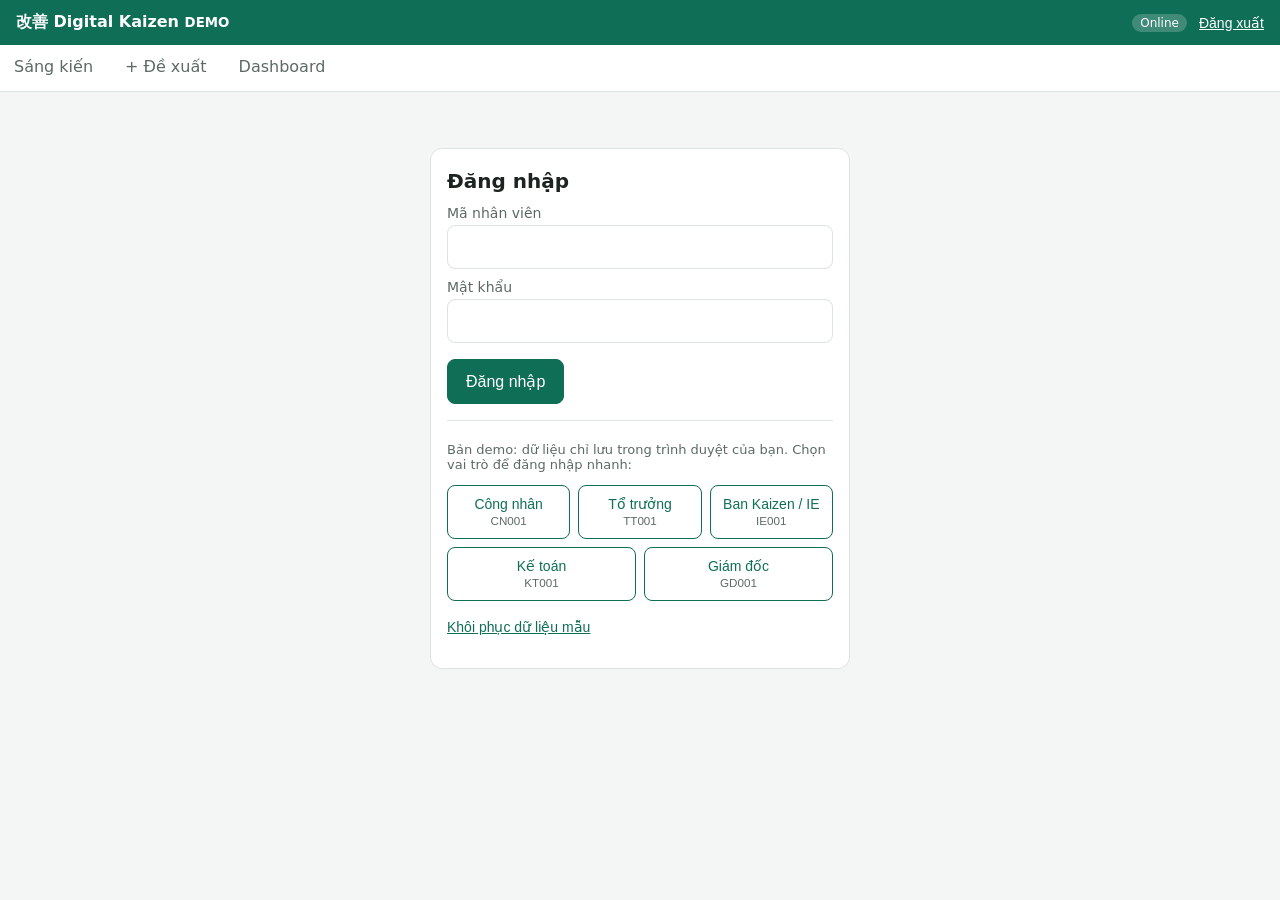
==== demo/index.html @ 44722a44 "Add browser-only demo build and GitHub Pages deployment - In-browser mock backend implementing the /" ====
<!DOCTYPE html>
<html lang="vi">
<head>
  <meta charset="utf-8">
  <meta name="claude:viewport-fit-sides" content="cover">
  <meta name="viewport" content="width=device-width, initial-scale=1, viewport-fit=cover">
  <meta name="theme-color" content="#0f6e56">
  <title>Digital Kaizen Demo</title>
    <link rel="icon" href="[data-uri]" type="image/svg+xml">
  <style>
:root { --pri:#0f6e56; --pri-fg:#ffffff; --bg:#f4f6f5; --card:#ffffff; --fg:#1d2420; --mut:#5d6a64; --bd:#dde3e0; --chip:#e8ecea; --col:#eef2f0;
  --warn:#b54708; --warn-bg:#fef0c7; --err:#b42318; --err-bg:#fee4e2; --ok:#067647; --ok-bg:#dcfae6; --info:#175cd3; --info-bg:#d1e9ff; --toast:#1d2420; --toast-fg:#ffffff; }
@media (prefers-color-scheme: dark) { :root:not([data-theme="light"]) { --pri:#3fb994; --pri-fg:#06231b; --bg:#111715; --card:#1a2220; --fg:#e4ebe8; --mut:#9aa8a2; --bd:#2c3733; --chip:#26302d; --col:#161e1b;
  --warn:#fdb022; --warn-bg:#3d2a0b; --err:#f97066; --err-bg:#3f1714; --ok:#47cd89; --ok-bg:#0f2d1f; --info:#84caff; --info-bg:#102a46; --toast:#e4ebe8; --toast-fg:#111715; color-scheme:dark; } }
:root[data-theme="dark"] { --pri:#3fb994; --pri-fg:#06231b; --bg:#111715; --card:#1a2220; --fg:#e4ebe8; --mut:#9aa8a2; --bd:#2c3733; --chip:#26302d; --col:#161e1b;
  --warn:#fdb022; --warn-bg:#3d2a0b; --err:#f97066; --err-bg:#3f1714; --ok:#47cd89; --ok-bg:#0f2d1f; --info:#84caff; --info-bg:#102a46; --toast:#e4ebe8; --toast-fg:#111715; color-scheme:dark; }
* { box-sizing: border-box; }
body { margin:0; font-family: system-ui, -apple-system, "Segoe UI", Roboto, sans-serif; background:var(--bg); color:var(--fg); font-size:16px; }
.topbar { display:flex; align-items:center; gap:12px; padding-block:12px; padding-left:max(16px, env(safe-area-inset-left, 0px)); padding-right:max(16px, env(safe-area-inset-right, 0px)); background:var(--pri); color:var(--pri-fg); position:sticky; top:env(safe-area-inset-top, 0px); z-index:5; }
.brand { color:var(--pri-fg); text-decoration:none; font-weight:700; flex:1; }
.net { font-size:12px; padding:2px 8px; border-radius:10px; background:color-mix(in srgb, var(--pri-fg) 20%, transparent); }
.net.off { background:var(--warn); color:var(--card); }
.link { background:none; border:0; color:inherit; cursor:pointer; text-decoration:underline; }
.nav { display:flex; gap:4px; background:var(--card); border-bottom:1px solid var(--bd); overflow-x:auto; }
.nav a { padding:12px 14px; color:var(--mut); text-decoration:none; white-space:nowrap; border-bottom:3px solid transparent; }
.nav a.active { color:var(--pri); border-color:var(--pri); font-weight:600; }
main { max-width:1100px; margin:0 auto; padding-block:16px; padding-left:max(16px, env(safe-area-inset-left, 0px)); padding-right:max(16px, env(safe-area-inset-right, 0px)); }
.card { background:var(--card); border:1px solid var(--bd); border-radius:12px; padding:16px; margin-bottom:12px; }
h2 { margin:4px 0 12px; font-size:20px; } h3 { margin:16px 0 8px; font-size:16px; }
label { display:block; font-size:14px; color:var(--mut); margin:10px 0 4px; }
input, select, textarea { width:100%; padding:12px; font-size:16px; border:1px solid var(--bd); border-radius:8px; background:var(--card); color:var(--fg); }
textarea { min-height:90px; }
button, .btn { display:inline-block; padding:12px 18px; font-size:16px; border-radius:8px; border:1px solid var(--pri); background:var(--pri); color:var(--pri-fg); cursor:pointer; text-decoration:none; }
button.sec { background:var(--card); color:var(--pri); } button.danger { background:var(--err); border-color:var(--err); color:var(--card); }
button:disabled { opacity:.5; }
.row { display:flex; gap:8px; flex-wrap:wrap; align-items:center; }
.grow { flex:1; }
.list-item { display:flex; gap:12px; text-decoration:none; color:inherit; }
.thumb { width:64px; height:64px; border-radius:8px; object-fit:cover; background:var(--chip); flex-shrink:0; }
.meta { font-size:13px; color:var(--mut); }
.badge { display:inline-block; font-size:12px; padding:2px 8px; border-radius:10px; background:var(--chip); font-weight:600; }
.s-COMPLETED { background:var(--ok-bg); color:var(--ok);} .s-REJECTED { background:var(--err-bg); color:var(--err);}
.s-PENDING_LEADER,.s-PENDING_IE,.s-PENDING_FINANCE { background:var(--warn-bg); color:var(--warn);}
.s-QUICK_WIN,.s-IMPLEMENTING { background:var(--info-bg); color:var(--info);} .s-OFFLINE { background:var(--chip); color:var(--mut); }
.kanban { display:grid; grid-template-columns:repeat(3,1fr); gap:8px; }
.col { background:var(--col); border-radius:8px; padding:8px; min-height:80px; }
.col h4 { margin:0 0 8px; font-size:13px; color:var(--mut); }
.task { background:var(--card); border:1px solid var(--bd); border-radius:6px; padding:8px; margin-bottom:6px; font-size:14px; }
.task button { padding:4px 8px; font-size:12px; margin-top:4px; }
.gallery { display:flex; gap:8px; flex-wrap:wrap; } .gallery img { width:120px; height:120px; object-fit:cover; border-radius:8px; }
.stats { display:grid; grid-template-columns:repeat(auto-fill,minmax(160px,1fr)); gap:8px; }
.stat { background:var(--card); border:1px solid var(--bd); border-radius:10px; padding:12px; }
.stat b { display:block; font-size:24px; color:var(--pri); } .stat span { font-size:13px; color:var(--mut); }
table { width:100%; border-collapse:collapse; font-size:14px; } th, td { padding:8px; border-bottom:1px solid var(--bd); text-align:left; }
td.num, th.num { text-align:right; font-variant-numeric:tabular-nums; }
.bar { height:8px; background:var(--pri); border-radius:4px; }
.toast { position:fixed; bottom:20px; left:50%; transform:translateX(-50%); background:var(--toast); color:var(--toast-fg); padding:12px 18px; border-radius:8px; z-index:10; max-width:90%; }
.timeline { list-style:none; padding:0; margin:0; } .timeline li { padding:6px 0 6px 14px; border-left:2px solid var(--bd); font-size:14px; }
@media (max-width:640px) { .kanban { grid-template-columns:1fr; } }
body { overflow-x:hidden; }
.kanban > *, .grow { min-width:0; }
.table-wrap { overflow-x:auto; }
.demo-login { border-top:1px solid var(--bd); margin-top:12px; padding-top:8px; }
.demo-login .row button { flex:1 1 120px; padding:10px; font-size:14px; }
.demo-login small { color:var(--mut); }
button.link { border:0; background:none; color:var(--pri); padding:0; font-size:14px; }
.topbar button.link { color:var(--pri-fg); }
a { color:var(--pri); }
:focus-visible { outline:2px solid var(--pri); outline-offset:2px; }

</style>
</head>
<body>
  <header class="topbar">
    <a href="#/" class="brand">改善 Digital Kaizen <small>DEMO</small></a>
    <span id="net" class="net"></span>
    <button id="logout" class="link" hidden>Đăng xuất</button>
  </header>
  <nav id="nav" class="nav" hidden>
    <a href="#/">Sáng kiến</a>
    <a href="#/new">+ Đề xuất</a>
    <a href="#/approvals" data-roles="LEADER,IE,FINANCE,ADMIN">Chờ duyệt</a>
    <a href="#/dashboard">Dashboard</a>
  </nav>
  <main id="app"></main>
  <div id="toast" class="toast" hidden></div>
  <script>window.KAIZEN_DEMO = true;</script>
<script type="module">
// ---- mock.js ----
// In-browser mock backend for the static demo (GitHub Pages / Artifact).
// Implements the same /api/v1 contract as the Go API, persisted in localStorage.
// Enabled only when window.KAIZEN_DEMO is true.

const KEY = 'kz_demo_db_v1';
const now = () => new Date().toISOString();
const daysAgo = (d, h = 0) => new Date(Date.now() - d * 864e5 - h * 36e5).toISOString();

const PIXEL = (color) => {
  const svg = `<svg xmlns="http://www.w3.org/2000/svg" width="320" height="240"><rect width="320" height="240" fill="${color}"/><text x="160" y="130" font-size="22" text-anchor="middle" fill="#fff" font-family="sans-serif">ẢNH MẪU</text></svg>`;
  return 'data:image/svg+xml;base64,' + btoa(unescape(encodeURIComponent(svg)));
};

function seed() {
  const users = [
    { id: 1, employee_code: 'admin', full_name: 'Quản trị hệ thống', role: 'ADMIN', factory_id: null, workshop_id: null, line_id: null },
    { id: 2, employee_code: 'CN001', full_name: 'Nguyễn Văn Công', role: 'WORKER', factory_id: 1, workshop_id: 1, line_id: 1 },
    { id: 3, employee_code: 'TT001', full_name: 'Trần Thị Thu', role: 'LEADER', factory_id: 1, workshop_id: 1, line_id: null },
    { id: 4, employee_code: 'IE001', full_name: 'Lê Văn Hải', role: 'IE', factory_id: 1, workshop_id: null, line_id: null },
    { id: 5, employee_code: 'KT001', full_name: 'Phạm Thị Lan', role: 'FINANCE', factory_id: 1, workshop_id: null, line_id: null },
    { id: 6, employee_code: 'GD001', full_name: 'Võ Minh Đức', role: 'DIRECTOR', factory_id: 1, workshop_id: null, line_id: null },
    { id: 7, employee_code: 'CN002', full_name: 'Đỗ Thị Mai', role: 'WORKER', factory_id: 1, workshop_id: 1, line_id: 2 },
  ];
  const db = {
    seq: { idea: 6, att: 10, ap: 20, task: 10, rw: 5, code: 6 },
    users,
    categories: [['SAFETY', 'An toàn'], ['QUALITY', 'Chất lượng'], ['COST', 'Chi phí'], ['DELIVERY', 'Giao hàng / Năng suất'], ['5S', '5S / Môi trường làm việc'], ['OTHER', 'Khác']]
      .map(([code, name], i) => ({ id: i + 1, code, name })),
    factories: [{ id: 1, code: 'F1', name: 'Nhà máy Tây Ninh' }],
    workshops: [{ id: 1, factory_id: 1, code: 'WS-A', name: 'Xưởng May A' }, { id: 2, factory_id: 1, code: 'WS-B', name: 'Xưởng Cắt B' }],
    lines: [{ id: 1, workshop_id: 1, code: 'L01', name: 'Chuyền 01', qr_token: 'demo-line-01' },
      { id: 2, workshop_id: 1, code: 'L02', name: 'Chuyền 02', qr_token: 'demo-line-02' },
      { id: 3, workshop_id: 2, code: 'C01', name: 'Bàn cắt 01', qr_token: 'demo-line-03' }],
    ideas: [], attachments: [], approvals: [], tasks: [], financials: [], rewards: [],
  };
  const idea = (id, o) => db.ideas.push({ id, code: `KZ-2026-${String(id).padStart(6, '0')}`, expected_benefit: null, line_id: 1,
    factory_id: 1, workshop_id: 1, kaizen_type: null, assignee_id: null, estimated_saving: 0, completed_at: null, ...o, updated_at: o.created_at });
  const ap = (id, idea_id, level, status, acted_by, comment, created_at, acted_at) =>
    db.approvals.push({ id, idea_id, level, approver_role: level, workshop_id: level === 'LEADER' ? 1 : null, status, acted_by, comment, created_at, acted_at });

  idea(1, { title: 'Gắn nam châm giữ kéo tại bàn may', category_id: 5, submitter_id: 2, status: 'COMPLETED', kaizen_type: 'QUICK_WIN', assignee_id: 2,
    problem: 'Kéo thường rơi xuống sàn, mất 5–10 giây tìm mỗi lần.', proposal: 'Gắn dải nam châm cạnh bàn để giữ kéo.', estimated_saving: 6000000,
    created_at: daysAgo(20), submitted_at: daysAgo(20), completed_at: daysAgo(19) });
  ap(1, 1, 'LEADER', 'APPROVED', 3, 'Làm ngay', daysAgo(20), daysAgo(19, 20));
  db.rewards.push({ id: 1, idea_id: 1, user_id: 2, points: 10, amount: 0, reason: 'QUICK_WIN_COMPLETED', status: 'GRANTED', created_at: daysAgo(19) });

  idea(2, { title: 'Băng tải cấp bán thành phẩm tự động', category_id: 3, submitter_id: 7, status: 'COMPLETED', kaizen_type: 'MAJOR', assignee_id: 4,
    problem: 'Công nhân phải đi lấy bán thành phẩm, mất ~40 phút/ca.', proposal: 'Lắp băng tải mini nối khu cắt và chuyền 02.', estimated_saving: 120000000,
    line_id: 2, created_at: daysAgo(45), submitted_at: daysAgo(45), completed_at: daysAgo(6) });
  ap(2, 2, 'LEADER', 'APPROVED', 3, null, daysAgo(45), daysAgo(44, 18));
  ap(3, 2, 'IE', 'APPROVED', 4, 'Khả thi, giao IE theo dõi', daysAgo(44), daysAgo(43));
  ap(4, 2, 'FINANCE', 'APPROVED', 5, 'Đã đối chiếu hóa đơn và năng suất 4 tuần', daysAgo(8), daysAgo(6));
  db.financials.push({ idea_id: 2, investment_cost: 30000000, annual_saving: 90000000, currency: 'VND', verified: true, verified_at: daysAgo(6), note: null });
  db.tasks.push({ id: 1, idea_id: 2, title: 'Khảo sát mặt bằng', status: 'DONE', assignee_id: 4, due_date: null, position: 1 },
    { id: 2, idea_id: 2, title: 'Lắp đặt băng tải', status: 'DONE', assignee_id: 4, due_date: null, position: 2 });
  db.rewards.push({ id: 2, idea_id: 2, user_id: 7, points: 50, amount: 900000, reason: 'MAJOR_PROJECT_COMPLETED', status: 'GRANTED', created_at: daysAgo(6) });

  idea(3, { title: 'Đồ gá định vị túi áo', category_id: 2, submitter_id: 2, status: 'IMPLEMENTING', kaizen_type: 'MAJOR', assignee_id: 4,
    problem: 'Tỷ lệ lỗi lệch túi 3,2%.', proposal: 'Làm đồ gá mica định vị túi.', estimated_saving: 45000000, created_at: daysAgo(10), submitted_at: daysAgo(10) });
  ap(5, 3, 'LEADER', 'APPROVED', 3, null, daysAgo(10), daysAgo(9, 20));
  ap(6, 3, 'IE', 'APPROVED', 4, 'Thử nghiệm trên chuyền 01', daysAgo(9), daysAgo(8));
  db.financials.push({ idea_id: 3, investment_cost: 5000000, annual_saving: 45000000, currency: 'VND', verified: false, verified_at: null, note: null });
  db.tasks.push({ id: 3, idea_id: 3, title: 'Thiết kế bản vẽ đồ gá', status: 'DONE', assignee_id: 4, due_date: null, position: 1 },
    { id: 4, idea_id: 3, title: 'Gia công mica', status: 'IN_PROGRESS', assignee_id: 4, due_date: '2026-11-10', position: 2 },
    { id: 5, idea_id: 3, title: 'Đào tạo công nhân chuyền 01', status: 'TODO', assignee_id: 3, due_date: '2026-11-15', position: 3 });

  idea(4, { title: 'Sơn vạch lối đi xe đẩy', category_id: 1, submitter_id: 7, status: 'PENDING_LEADER', line_id: 2,
    problem: 'Xe đẩy và người đi chung lối, có nguy cơ va chạm.', proposal: 'Sơn vạch vàng phân làn lối đi.', estimated_saving: 0, created_at: daysAgo(1), submitted_at: daysAgo(1) });
  ap(7, 4, 'LEADER', 'PENDING', null, null, daysAgo(1), null);

  idea(5, { title: 'Thay bóng đèn LED khu kiểm hàng', category_id: 3, submitter_id: 2, status: 'PENDING_IE', kaizen_type: 'MAJOR',
    problem: 'Đèn huỳnh quang tốn điện và thiếu sáng.', proposal: 'Thay 40 bóng LED 18W.', estimated_saving: 24000000, created_at: daysAgo(3), submitted_at: daysAgo(3) });
  ap(8, 5, 'LEADER', 'APPROVED', 3, null, daysAgo(3), daysAgo(2, 12));
  ap(9, 5, 'IE', 'PENDING', null, null, daysAgo(2, 12), null);

  idea(6, { title: 'Dùng thùng nhựa thay bao tải', category_id: 6, submitter_id: 2, status: 'REJECTED',
    problem: 'Bao tải dễ rách.', proposal: 'Dùng thùng nhựa.', estimated_saving: 0, created_at: daysAgo(15), submitted_at: daysAgo(15) });
  ap(10, 6, 'LEADER', 'REJECTED', 3, 'Trùng với dự án 5S của xưởng đã triển khai', daysAgo(15), daysAgo(14, 20));

  const colors = ['#5b7f73', '#7d6a55', '#4e6a8a'];
  [[1, 1, 'BEFORE'], [2, 1, 'AFTER'], [3, 2, 'BEFORE'], [4, 2, 'AFTER'], [5, 3, 'BEFORE'], [6, 4, 'BEFORE'], [7, 5, 'BEFORE']]
    .forEach(([id, idea_id, phase], i) => db.attachments.push({ id, idea_id, phase, file_name: `anh-${id}.svg`, content_type: 'image/svg+xml',
      size_bytes: 1000, data: PIXEL(colors[i % 3]), created_at: daysAgo(5) }));
  return db;
}

let db;
function load() {
  try { db = JSON.parse(localStorage.getItem(KEY)); } catch { db = null; }
  if (!db) db = seed();
}
function save() { try { localStorage.setItem(KEY, JSON.stringify(db)); } catch { /* quota: keep in memory */ } }
function resetDemo() { db = seed(); save(); }

class HttpErr extends Error { constructor(s, m) { super(m); this.status = s; } }
const err = (s, m) => { throw new HttpErr(s, m); };
const user = (id) => db.users.find((u) => u.id === id);
const nameOf = (id) => user(id)?.full_name ?? null;
const ideaOf = (id) => db.ideas.find((i) => i.id === +id) || err(404, 'not found');

function canView(c, i) {
  if (i.submitter_id === c.id || i.assignee_id === c.id) return true;
  if (c.role === 'WORKER') return false;
  if (c.role === 'LEADER') return c.workshop_id === i.workshop_id;
  return true;
}

function toDataURL(file) {
  return new Promise((ok) => {
    if (!file.type.startsWith('image/')) { const r = new FileReader(); r.onload = () => ok(r.result); r.readAsDataURL(file); return; }
    const img = new Image(), url = URL.createObjectURL(file);
    img.onload = () => {
      const s = Math.min(1, 800 / Math.max(img.width, img.height)), cv = document.createElement('canvas');
      cv.width = img.width * s; cv.height = img.height * s;
      cv.getContext('2d').drawImage(img, 0, 0, cv.width, cv.height);
      URL.revokeObjectURL(url); ok(cv.toDataURL('image/jpeg', 0.75));
    };
    img.onerror = () => ok(PIXEL('#888'));
    img.src = url;
  });
}

async function addFiles(ideaId, uid, phase, files) {
  for (const f of files) {
    if (!f || !f.size) continue;
    db.attachments.push({ id: ++db.seq.att, idea_id: ideaId, phase, file_name: f.name, content_type: f.type.startsWith('image/') ? 'image/jpeg' : f.type,
      size_bytes: f.size, data: await toDataURL(f), created_at: now() });
  }
}

function grant(i, by) {
  if (db.rewards.some((r) => r.idea_id === i.id)) return;
  const fin = db.financials.find((f) => f.idea_id === i.id && f.verified);
  const major = i.kaizen_type === 'MAJOR';
  db.rewards.push({ id: ++db.seq.rw, idea_id: i.id, user_id: i.submitter_id, points: major ? 50 : 10,
    amount: major && fin ? Math.round(fin.annual_saving * 0.01) : 0, reason: major ? 'MAJOR_PROJECT_COMPLETED' : 'QUICK_WIN_COMPLETED', status: 'GRANTED', created_at: now(), granted_by: by });
}

const finView = (f) => f && ({ ...f, roi_percent: f.investment_cost > 0 ? Math.round((f.annual_saving - f.investment_cost) / f.investment_cost * 10000) / 100 : null,
  payback_months: f.annual_saving > 0 ? Math.round(f.investment_cost / f.annual_saving * 1200) / 100 : null });

function upsertFin(id, inv, sav, verify) {
  let f = db.financials.find((x) => x.idea_id === id);
  if (!f) { f = { idea_id: id, investment_cost: 0, annual_saving: 0, currency: 'VND', verified: false, verified_at: null }; db.financials.push(f); }
  if (inv != null) f.investment_cost = +inv;
  if (sav != null) f.annual_saving = +sav;
  if (verify) { f.verified = true; f.verified_at = now(); }
}

function listRow(i) {
  const thumb = db.attachments.find((a) => a.idea_id === i.id && a.content_type.startsWith('image/'));
  return { ...i, category: db.categories.find((c) => c.id === i.category_id)?.name, workshop: db.workshops.find((w) => w.id === i.workshop_id)?.name,
    line: db.lines.find((l) => l.id === i.line_id)?.name ?? null, submitter: nameOf(i.submitter_id), assignee: nameOf(i.assignee_id), thumb_id: thumb?.id ?? null };
}

function pendingFor(c) {
  return db.approvals.filter((a) => a.status === 'PENDING' && (c.role === 'ADMIN'
    || (c.role === 'LEADER' && a.level === 'LEADER' && a.workshop_id === c.workshop_id)
    || (['IE', 'FINANCE'].includes(c.role) && a.approver_role === c.role)));
}

async function handle(method, path, body, c) {
  const p = path.split('?')[0].split('/').filter(Boolean);
  const q = new URLSearchParams(path.split('?')[1] || '');
  const r = `${method} /${p.map((s) => (/^\d+$/.test(s) ? ':id' : s)).join('/')}`;
  const id = +p.find((s) => /^\d+$/.test(s));
  const field = (k) => (body instanceof FormData ? body.get(k) : body?.[k]);

  switch (r) {
    case 'POST /auth/login': {
      const u = db.users.find((x) => x.employee_code === String(field('employee_code')).trim());
      if (!u) err(401, 'Sai mã nhân viên. Chọn một tài khoản demo bên dưới.');
      return { token: 'demo:' + u.id, user: { uid: u.id, role: u.role, fid: u.factory_id, wid: u.workshop_id, name: u.full_name } };
    }
    case 'GET /auth/me':
      return { ...c, total_points: db.rewards.filter((x) => x.user_id === c.id).reduce((s, x) => s + x.points, 0) };
    case 'GET /me/rewards':
      return db.rewards.filter((x) => x.user_id === c.id).map((x) => ({ ...x, code: ideaOf(x.idea_id).code, title: ideaOf(x.idea_id).title }));
    case 'GET /categories': return db.categories;
    case 'GET /master': return { factories: db.factories, workshops: db.workshops, lines: db.lines };
    case 'GET /lines/qr/' + p[2]: {
      const l = db.lines.find((x) => x.qr_token === p[2]) || err(404, 'line not found');
      return { ...l, workshop_name: db.workshops.find((w) => w.id === l.workshop_id).name };
    }
    case 'GET /kaizens': {
      const st = q.get('status');
      const items = db.ideas.filter((i) => canView(c, i) && (!st || st.split(',').includes(i.status)))
        .sort((a, b) => b.created_at.localeCompare(a.created_at)).map(listRow);
      return { items, page: 1, page_size: 50, total: items.length };
    }
    case 'POST /kaizens': {
      const title = String(field('title') || '').trim(), problem = String(field('problem') || '').trim(), proposal = String(field('proposal') || '').trim();
      if (!title || !problem || !proposal || !+field('category_id')) err(400, 'Cần nhập tiêu đề, hiện trạng, giải pháp và lĩnh vực');
      const cu = field('client_uuid');
      const dup = cu && db.ideas.find((i) => i.client_uuid === cu);
      if (dup) return { id: dup.id, duplicate: true };
      const line = db.lines.find((l) => l.qr_token === field('line_qr') || l.id === +field('line_id')) || db.lines.find((l) => l.id === c.line_id) || db.lines[0];
      const i = { id: ++db.seq.idea, code: `KZ-2026-${String(++db.seq.code).padStart(6, '0')}`, client_uuid: cu, title, problem, proposal,
        expected_benefit: field('expected_benefit') || null, category_id: +field('category_id'), submitter_id: c.id, factory_id: 1,
        workshop_id: line.workshop_id, line_id: line.id, kaizen_type: null, status: 'DRAFT', assignee_id: null,
        estimated_saving: +field('estimated_saving') || 0, submitted_at: null, completed_at: null, created_at: now(), updated_at: now() };
      db.ideas.push(i);
      if (body instanceof FormData) await addFiles(i.id, c.id, 'BEFORE', body.getAll('before'));
      if (String(field('submit')) === 'true') submit(i);
      return { id: i.id, code: i.code, status: i.status };
    }
    case 'GET /kaizens/:id': {
      const i = ideaOf(id);
      if (!canView(c, i)) err(403, 'forbidden');
      return { ...listRow(i), attachments: db.attachments.filter((a) => a.idea_id === i.id),
        approvals: db.approvals.filter((a) => a.idea_id === i.id).map((a) => ({ ...a, acted_by: nameOf(a.acted_by) })),
        tasks: db.tasks.filter((t) => t.idea_id === i.id).sort((a, b) => a.position - b.position).map((t) => ({ ...t, assignee: nameOf(t.assignee_id) })),
        rewards: db.rewards.filter((x) => x.idea_id === i.id).map((x) => ({ ...x, full_name: nameOf(x.user_id) })),
        financials: finView(db.financials.find((f) => f.idea_id === i.id)) || null };
    }
    case 'POST /kaizens/:id/submit': {
      const i = ideaOf(id);
      if (i.submitter_id !== c.id) err(403, 'Chỉ người đề xuất được gửi duyệt');
      submit(i); return { status: i.status };
    }
    case 'POST /kaizens/:id/attachments': {
      const i = ideaOf(id);
      if (!canView(c, i)) err(403, 'forbidden');
      await addFiles(i.id, c.id, String(body.get('phase')).toUpperCase(), body.getAll('files'));
      return { uploaded: body.getAll('files').length };
    }
    case 'POST /kaizens/:id/complete': {
      const i = ideaOf(id), owner = i.assignee_id === c.id;
      const after = db.attachments.some((a) => a.idea_id === i.id && a.phase === 'AFTER');
      if (i.status === 'QUICK_WIN') {
        if (!(owner || ['LEADER', 'ADMIN'].includes(c.role))) err(403, 'forbidden');
        if (!after) err(422, 'Cần tải ít nhất một ảnh After trước khi hoàn thành');
        i.status = 'COMPLETED'; i.completed_at = now(); grant(i, c.id);
      } else if (i.status === 'IMPLEMENTING') {
        if (!(owner || ['IE', 'ADMIN'].includes(c.role))) err(403, 'forbidden');
        const open = db.tasks.filter((t) => t.idea_id === i.id && t.status !== 'DONE').length;
        if (open) err(422, `Còn ${open} công việc chưa DONE`);
        if (!after) err(422, 'Cần tải ít nhất một ảnh After trước khi hoàn thành');
        i.status = 'PENDING_FINANCE';
        db.approvals.push({ id: ++db.seq.ap, idea_id: i.id, level: 'FINANCE', approver_role: 'FINANCE', status: 'PENDING', created_at: now() });
      } else err(409, 'Không thể hoàn thành ở trạng thái ' + i.status);
      return { status: i.status };
    }
    case 'PUT /kaizens/:id/financials':
      if (!['IE', 'FINANCE', 'ADMIN'].includes(c.role)) err(403, 'forbidden');
      upsertFin(ideaOf(id).id, body.investment_cost, body.annual_saving, false); return { ok: true };
    case 'GET /approvals/pending':
      return pendingFor(c).map((a) => { const i = listRow(ideaOf(a.idea_id));
        return { approval_id: a.id, level: a.level, pending_since: a.created_at, idea_id: i.id, code: i.code, title: i.title, status: i.status,
          estimated_saving: i.estimated_saving, workshop: i.workshop, submitter: i.submitter, category: i.category,
          waiting_hours: Math.round((Date.now() - new Date(a.created_at)) / 36e5) }; });
    case 'POST /approvals/:id/action': {
      const a = db.approvals.find((x) => x.id === id) || err(404, 'approval not found');
      if (a.status !== 'PENDING') err(409, 'Đã được xử lý');
      if (!pendingFor(c).includes(a)) err(403, 'Bạn không có quyền duyệt cấp này');
      const action = String(body.action).toUpperCase();
      if (action !== 'APPROVE' && !String(body.comment || '').trim()) err(400, 'Cần nhập lý do khi từ chối hoặc yêu cầu sửa');
      const i = ideaOf(a.idea_id);
      let next;
      if (action === 'REJECT') next = 'REJECTED';
      else if (action === 'REVISION') next = a.level === 'FINANCE' ? 'IMPLEMENTING' : 'REVISION_REQUESTED';
      else if (a.level === 'LEADER') {
        if (body.kaizen_type === 'QUICK_WIN') { next = 'QUICK_WIN'; i.kaizen_type = 'QUICK_WIN'; i.assignee_id = i.submitter_id; }
        else if (body.kaizen_type === 'MAJOR') { next = 'PENDING_IE'; i.kaizen_type = 'MAJOR';
          db.approvals.push({ id: ++db.seq.ap, idea_id: i.id, level: 'IE', approver_role: 'IE', status: 'PENDING', created_at: now() }); }
        else err(400, 'Chọn Quick Win hoặc Dự án lớn');
      } else if (a.level === 'IE') { next = 'IMPLEMENTING'; i.assignee_id = body.assignee_id || 4; }
      else { upsertFin(i.id, body.investment_cost, body.annual_saving, true); next = 'COMPLETED'; }
      Object.assign(a, { status: { APPROVE: 'APPROVED', REJECT: 'REJECTED', REVISION: 'REVISION' }[action], acted_by: c.id, comment: body.comment || null, acted_at: now() });
      i.status = next; i.updated_at = now();
      if (next === 'COMPLETED') { i.completed_at = now(); grant(i, c.id); }
      return { status: next };
    }
    case 'POST /kaizens/:id/tasks': {
      const i = ideaOf(id);
      if (!String(body.title || '').trim()) err(400, 'Cần nhập tên công việc');
      db.tasks.push({ id: ++db.seq.task, idea_id: i.id, title: body.title.trim(), status: 'TODO', assignee_id: null, due_date: body.due_date || null,
        position: db.tasks.filter((t) => t.idea_id === i.id).length + 1 });
      return { id: db.seq.task };
    }
    case 'PATCH /kaizens/tasks/:id/status': {
      const t = db.tasks.find((x) => x.id === id) || err(404, 'task not found');
      t.status = String(body.status).toUpperCase(); return { status: t.status };
    }
    case 'GET /reports/summary': {
      const v = db.ideas.filter((i) => canView(c, i)), sub = v.filter((i) => i.status !== 'DRAFT');
      const cnt = (f) => v.filter(f).length, done = cnt((i) => i.status === 'COMPLETED');
      const active = cnt((i) => !['DRAFT', 'REJECTED'].includes(i.status));
      const fin = db.financials.filter((f) => f.verified && v.some((i) => i.id === f.idea_id));
      const leaderHrs = db.approvals.filter((a) => a.level === 'LEADER' && a.acted_at).map((a) => (new Date(a.acted_at) - new Date(a.created_at)) / 36e5);
      const byCat = {}; sub.forEach((i) => { const n = listRow(i).category; byCat[n] = (byCat[n] || 0) + 1; });
      const top = {}; db.rewards.forEach((x) => { const u = user(x.user_id); const k = u.full_name;
        top[k] ??= { full_name: k, workshop: db.workshops.find((w) => w.id === u.workshop_id)?.name, points: 0, ideas: 0 }; top[k].points += x.points; top[k].ideas++; });
      return { total_ideas: sub.length, completed: done, rejected: cnt((i) => i.status === 'REJECTED'),
        pending_approval: cnt((i) => i.status.startsWith('PENDING')), in_progress: cnt((i) => ['QUICK_WIN', 'IMPLEMENTING'].includes(i.status)),
        quick_wins: cnt((i) => i.kaizen_type === 'QUICK_WIN'), major_projects: cnt((i) => i.kaizen_type === 'MAJOR'),
        completion_rate: active ? Math.round(done / active * 1000) / 10 : 0,
        estimated_saving: v.filter((i) => i.status !== 'REJECTED').reduce((s, i) => s + i.estimated_saving, 0),
        verified_saving: fin.reduce((s, f) => s + f.annual_saving, 0), verified_investment: fin.reduce((s, f) => s + f.investment_cost, 0),
        avg_leader_response_hours: leaderHrs.length ? Math.round(leaderHrs.reduce((a, b) => a + b, 0) / leaderHrs.length * 10) / 10 : 0,
        participants: new Set(sub.map((i) => i.submitter_id)).size,
        by_category: Object.entries(byCat).map(([category, total]) => ({ category, total })).sort((a, b) => b.total - a.total),
        top_contributors: Object.values(top).sort((a, b) => b.points - a.points) };
    }
    case 'GET /reports/roi': {
      const g = {};
      db.ideas.filter((i) => i.status === 'COMPLETED').forEach((i) => {
        const f = db.financials.find((x) => x.idea_id === i.id && x.verified); if (!f) return;
        const month = i.completed_at.slice(0, 7), w = listRow(i).workshop, k = month + w;
        g[k] ??= { month, workshop: w, projects: 0, investment: 0, annual_saving: 0 };
        g[k].projects++; g[k].investment += f.investment_cost; g[k].annual_saving += f.annual_saving;
      });
      return Object.values(g).map((x) => ({ ...x, roi_percent: x.investment ? Math.round((x.annual_saving - x.investment) / x.investment * 10000) / 100 : null,
        payback_months: x.annual_saving ? Math.round(x.investment / x.annual_saving * 1200) / 100 : null }));
    }
  }
  err(404, 'Endpoint không có trong bản demo');
}

function submit(i) {
  if (!['DRAFT', 'REVISION_REQUESTED'].includes(i.status)) err(409, 'Không thể gửi duyệt ở trạng thái ' + i.status);
  i.status = 'PENDING_LEADER'; i.submitted_at ??= now();
  db.approvals.push({ id: ++db.seq.ap, idea_id: i.id, level: 'LEADER', approver_role: 'LEADER', workshop_id: i.workshop_id, status: 'PENDING', created_at: now() });
}

async function mockApi(path, { method = 'GET', body, form } = {}, token) {
  if (!db) load();
  const c = token ? user(+String(token).split(':')[1]) : null;
  if (!c && path !== '/auth/login') err(401, 'missing token');
  const snapshot = JSON.stringify(db);
  try {
    const res = await handle(method, path, form || body, c);
    save();
    return JSON.parse(JSON.stringify(res ?? {}));
  } catch (e) {
    db = JSON.parse(snapshot); // roll back partial changes, like a DB transaction
    throw e;
  }
}

function mockFileUrl(id) {
  if (!db) load();
  return db.attachments.find((a) => a.id === +id)?.data || '';
}

// ---- offline.js ----
// Offline-first outbox: kaizen proposals (with photos) are stored in IndexedDB
// when the factory Wi-Fi is down, then synced automatically. client_uuid makes sync idempotent.

const DB = 'kaizen-offline', STORE = 'outbox';

function idb() {
  return new Promise((ok, fail) => {
    const req = indexedDB.open(DB, 1);
    req.onupgradeneeded = () => req.result.createObjectStore(STORE, { keyPath: 'client_uuid' });
    req.onsuccess = () => ok(req.result);
    req.onerror = () => fail(req.error);
  });
}

async function tx(mode, fn) {
  const d = await idb();
  return new Promise((ok, fail) => {
    const t = d.transaction(STORE, mode);
    const r = fn(t.objectStore(STORE));
    t.oncomplete = () => ok(r && r.result);
    t.onerror = () => fail(t.error);
  });
}

const queue = (item) => tx('readwrite', (s) => s.put(item));
const pending = () => tx('readonly', (s) => s.getAll());
const remove = (id) => tx('readwrite', (s) => s.delete(id));

function toForm(item) {
  const f = new FormData();
  for (const [k, v] of Object.entries(item.fields)) if (v !== undefined && v !== null && v !== '') f.append(k, v);
  f.append('client_uuid', item.client_uuid);
  for (const file of item.files || []) f.append('before', file, file.name);
  return f;
}

let syncing = false;
async function sync(onDone) {
  if (syncing || !navigator.onLine) return 0;
  syncing = true;
  let n = 0;
  try {
    for (const item of await pending()) {
      try {
        await api('/kaizens', { method: 'POST', form: toForm(item) });
        await remove(item.client_uuid);
        n++;
      } catch (e) {
        if (e.status && e.status < 500) await remove(item.client_uuid); // permanently invalid
        else break; // network/server issue: retry later
      }
    }
  } finally { syncing = false; }
  if (n && onDone) onDone(n);
  return n;
}

// ---- api.js ----

const DEMO = !!window.KAIZEN_DEMO;

// Storage can throw (private mode, sandboxed frames): fall back to memory.
const mem = {};
const store = {
  get: (k) => { try { return localStorage.getItem(k); } catch { return mem[k] ?? null; } },
  set: (k, v) => { try { localStorage.setItem(k, v); } catch { mem[k] = v; } },
  del: (k) => { try { localStorage.removeItem(k); } catch { delete mem[k]; } },
};

const session = {
  get token() { return store.get('kz_token'); },
  get user() { try { return JSON.parse(store.get('kz_user')); } catch { return null; } },
  set(token, user) { store.set('kz_token', token); store.set('kz_user', JSON.stringify(user)); },
  clear() { store.del('kz_token'); store.del('kz_user'); },
};

class ApiError extends Error {
  constructor(status, msg) { super(msg); this.status = status; }
}

async function api(path, { method = 'GET', body, form } = {}) {
  if (DEMO) {
    try { return await mockApi(path, { method, body, form }, session.token); }
    catch (e) {
      if (e.status === 401 && path !== '/auth/login') { session.clear(); location.hash = '#/login'; }
      throw new ApiError(e.status || 500, e.message);
    }
  }
  const headers = {};
  if (session.token) headers.Authorization = 'Bearer ' + session.token;
  let payload;
  if (form) payload = form;
  else if (body !== undefined) { headers['Content-Type'] = 'application/json'; payload = JSON.stringify(body); }
  const res = await fetch('/api/v1' + path, { method, headers, body: payload });
  if (res.status === 401 && path !== '/auth/login') { session.clear(); location.hash = '#/login'; }
  const data = await res.json().catch(() => ({}));
  if (!res.ok) throw new ApiError(res.status, data.error || res.statusText);
  return data;
}

const fileUrl = (id) => (DEMO ? mockFileUrl(id) : `/api/v1/attachments/${id}/file?token=${encodeURIComponent(session.token)}`);

// ---- app.js ----

const $ = (s, el = document) => el.querySelector(s);
const app = $('#app');
const esc = (v) => String(v ?? '').replace(/[&<>"']/g, (c) => ({ '&': '&amp;', '<': '&lt;', '>': '&gt;', '"': '&quot;', "'": '&#39;' }[c]));
const money = (v) => new Intl.NumberFormat('vi-VN').format(Math.round(v || 0)) + ' ₫';
const dt = (v) => (v ? new Date(v).toLocaleString('vi-VN') : '');
const role = () => session.user?.role;

const STATUS = {
  DRAFT: 'Nháp', PENDING_LEADER: 'Chờ Tổ trưởng', REVISION_REQUESTED: 'Cần chỉnh sửa', REJECTED: 'Từ chối',
  QUICK_WIN: 'Quick Win - đang làm', PENDING_IE: 'Chờ Ban Kaizen/IE', IMPLEMENTING: 'Đang triển khai',
  PENDING_FINANCE: 'Chờ Kế toán thẩm định', COMPLETED: 'Hoàn thành', OFFLINE: 'Chờ đồng bộ',
};
const badge = (s) => `<span class="badge s-${esc(s)}">${esc(STATUS[s] || s)}</span>`;

function toast(msg) {
  const t = $('#toast'); t.textContent = msg; t.hidden = false;
  clearTimeout(toast.t); toast.t = setTimeout(() => (t.hidden = true), 3500);
}

function updateNet() {
  const n = $('#net');
  n.textContent = navigator.onLine ? 'Online' : 'Offline';
  n.classList.toggle('off', !navigator.onLine);
}
window.addEventListener('online', () => { updateNet(); sync((k) => toast(`Đã đồng bộ ${k} sáng kiến`)); });
window.addEventListener('offline', updateNet);

// ---------------- views ----------------
const routes = {
  login: viewLogin, '': viewList, new: viewNew, kaizen: viewDetail, approvals: viewApprovals, dashboard: viewDashboard,
};

async function render() {
  const [path, query] = location.hash.slice(2).split('?');
  const [name, id] = path.split('/');
  const params = new URLSearchParams(query || '');
  if (!session.token && name !== 'login') {
    if (params.get('line')) try { sessionStorage.setItem('kz_line', params.get('line')); } catch {}
    location.hash = '#/login'; return;
  }
  $('#nav').hidden = !session.token; $('#logout').hidden = !session.token;
  document.querySelectorAll('#nav a').forEach((a) => {
    a.classList.toggle('active', a.getAttribute('href') === '#/' + (name || ''));
    if (a.dataset.roles) a.hidden = !a.dataset.roles.split(',').includes(role());
  });
  try { await (routes[name] || viewList)(id, params); }
  catch (e) { app.innerHTML = `<div class="card">Lỗi: ${esc(e.message)}</div>`; }
}
window.addEventListener('hashchange', render);
$('#logout').onclick = () => { session.clear(); location.hash = '#/login'; };

function viewLogin() {
  app.innerHTML = `<div class="card" style="max-width:420px;margin:40px auto">
    <h2>Đăng nhập</h2>
    <form id="f"><label>Mã nhân viên</label><input name="employee_code" required autocomplete="username">
    <label>Mật khẩu</label><input name="password" type="password" required autocomplete="current-password">
    <p><button>Đăng nhập</button></p></form>
    ${DEMO ? `<div class="demo-login"><p class="meta">Bản demo: dữ liệu chỉ lưu trong trình duyệt của bạn. Chọn vai trò để đăng nhập nhanh:</p>
      <div class="row">${[['CN001', 'Công nhân'], ['TT001', 'Tổ trưởng'], ['IE001', 'Ban Kaizen / IE'], ['KT001', 'Kế toán'], ['GD001', 'Giám đốc']]
        .map(([c, l]) => `<button class="sec" data-quick="${c}">${l}<br><small>${c}</small></button>`).join('')}</div>
      <p><button class="link" id="reset">Khôi phục dữ liệu mẫu</button></p></div>` : ''}</div>`;
  const doLogin = async (fd) => {
    try {
      const r = await api('/auth/login', { method: 'POST', body: fd });
      session.set(r.token, r.user);
      let line = null;
      try { line = sessionStorage.getItem('kz_line'); sessionStorage.removeItem('kz_line'); } catch {}
      location.hash = line ? `#/new?line=${line}` : '#/';
    } catch (err) { toast(err.message); }
  };
  app.querySelectorAll('[data-quick]').forEach((b) => (b.onclick = () => doLogin({ employee_code: b.dataset.quick, password: '123456' })));
  const rs = $('#reset'); if (rs) rs.onclick = () => { resetDemo(); toast('Đã khôi phục dữ liệu mẫu'); };
  $('#f').onsubmit = async (e) => {
    e.preventDefault();
    doLogin(Object.fromEntries(new FormData(e.target)));
  };
}

async function viewList(_, params) {
  const status = params.get('status') || '';
  app.innerHTML = `<div class="row"><h2 class="grow">Sáng kiến cải tiến</h2>
    <select id="st" style="width:auto"><option value="">Tất cả trạng thái</option>
    ${Object.entries(STATUS).filter(([k]) => k !== 'OFFLINE').map(([k, v]) => `<option value="${k}" ${k === status ? 'selected' : ''}>${v}</option>`).join('')}</select></div>
    <div id="out"></div><div id="items">Đang tải…</div>`;
  $('#st').onchange = (e) => (location.hash = '#/?status=' + e.target.value);

  const outbox = await pending().catch(() => []);
  if (outbox.length) {
    $('#out').innerHTML = `<div class="card"><b>${outbox.length}</b> sáng kiến đang chờ đồng bộ (offline). ${outbox.map((o) => `<div class="meta">${esc(o.fields.title)} ${badge('OFFLINE')}</div>`).join('')}</div>`;
  }
  const res = await api('/kaizens?page_size=50' + (status ? '&status=' + status : ''));
  $('#items').innerHTML = res.items.length ? res.items.map((k) => `
    <a class="card list-item" href="#/kaizen/${k.id}">
      ${k.thumb_id ? `<img class="thumb" loading="lazy" src="${fileUrl(k.thumb_id)}" alt="">` : '<div class="thumb"></div>'}
      <div class="grow"><div><b>${esc(k.title)}</b></div>
      <div class="meta">${esc(k.code)} · ${esc(k.category)} · ${esc(k.workshop)}${k.line ? ' / ' + esc(k.line) : ''} · ${esc(k.submitter)}</div>
      <div class="row" style="margin-top:4px">${badge(k.status)}${k.kaizen_type ? `<span class="badge">${esc(k.kaizen_type)}</span>` : ''}
      <span class="meta">${dt(k.created_at)}</span></div></div></a>`).join('')
    : '<div class="card">Chưa có sáng kiến nào. <a href="#/new">Gửi đề xuất đầu tiên</a></div>';
}

async function viewNew(_, params) {
  const [cats, master] = await Promise.all([api('/categories'), api('/master')]);
  let qrLine = null;
  if (params.get('line')) qrLine = await api('/lines/qr/' + encodeURIComponent(params.get('line'))).catch(() => null);
  const u = session.user;
  const lines = master.lines.filter((l) => !u.wid || l.workshop_id === u.wid);
  app.innerHTML = `<div class="card"><h2>Đề xuất sáng kiến mới</h2>
    ${qrLine ? `<p class="meta">📍 ${esc(qrLine.workshop_name)} / <b>${esc(qrLine.name)}</b> (quét QR)</p>` : ''}
    <form id="f">
      <label>Tiêu đề *</label><input name="title" required maxlength="255">
      <label>Lĩnh vực *</label><select name="category_id" required>${cats.map((c) => `<option value="${c.id}">${esc(c.name)}</option>`).join('')}</select>
      ${qrLine ? `<input type="hidden" name="line_qr" value="${esc(params.get('line'))}">` : `
      <label>Dây chuyền</label><select name="line_id"><option value="">(theo hồ sơ của tôi)</option>
      ${lines.map((l) => `<option value="${l.id}">${esc(l.code)} - ${esc(l.name)}</option>`).join('')}</select>`}
      <label>Hiện trạng / Vấn đề (Before) *</label><textarea name="problem" required></textarea>
      <label>Giải pháp đề xuất *</label><textarea name="proposal" required></textarea>
      <label>Lợi ích mong đợi</label><textarea name="expected_benefit"></textarea>
      <label>Ước tính tiết kiệm / năm (VNĐ)</label><input name="estimated_saving" type="number" min="0" step="1000" value="0">
      <label>Ảnh / video hiện trường (Before)</label>
      <input name="before" type="file" accept="image/*,video/*" capture="environment" multiple>
      <p class="row"><button name="act" value="submit">Gửi duyệt</button><button class="sec" name="act" value="draft">Lưu nháp</button></p>
    </form></div>`;
  $('#f').onsubmit = async (e) => {
    e.preventDefault();
    const form = e.target, fd = new FormData(form);
    const fields = {};
    for (const [k, v] of fd.entries()) if (k !== 'before') fields[k] = v;
    fields.submit = String(e.submitter?.value !== 'draft');
    const item = { client_uuid: crypto.randomUUID(), fields, files: [...form.before.files] };
    form.querySelectorAll('button').forEach((b) => (b.disabled = true));
    if (!navigator.onLine) { await queue(item); toast('Đang offline – đã lưu, sẽ tự đồng bộ khi có mạng'); location.hash = '#/'; return; }
    try {
      const r = await api('/kaizens', { method: 'POST', form: toForm(item) });
      toast(`Đã tạo ${r.code}`); location.hash = '#/kaizen/' + r.id;
    } catch (err) {
      if (!err.status || err.status >= 500) { await queue(item); toast('Mất kết nối – đã lưu offline'); location.hash = '#/'; }
      else { toast(err.message); form.querySelectorAll('button').forEach((b) => (b.disabled = false)); }
    }
  };
}

async function viewDetail(id) {
  const k = await api('/kaizens/' + id);
  const u = session.user, r = role();
  const isOwner = k.assignee_id === u.uid, isSubmitter = k.submitter_id === u.uid;
  const imgs = (phase) => k.attachments.filter((a) => a.phase === phase).map((a) =>
    a.content_type.startsWith('image/') ? `<a href="${fileUrl(a.id)}" target="_blank"><img loading="lazy" src="${fileUrl(a.id)}" alt="${esc(a.file_name)}"></a>`
      : `<a href="${fileUrl(a.id)}" target="_blank">${esc(a.file_name)}</a>`).join('') || '<span class="meta">Chưa có</span>';
  const canTasks = isOwner || ['IE', 'ADMIN', 'LEADER'].includes(r);
  const working = ['QUICK_WIN', 'IMPLEMENTING'].includes(k.status);
  const canComplete = (k.status === 'QUICK_WIN' && (isOwner || ['LEADER', 'ADMIN'].includes(r)))
    || (k.status === 'IMPLEMENTING' && (isOwner || ['IE', 'ADMIN'].includes(r)));
  const f = k.financials;

  app.innerHTML = `<div class="card">
    <div class="row"><h2 class="grow">${esc(k.title)}</h2>${badge(k.status)}${k.kaizen_type ? `<span class="badge">${esc(k.kaizen_type)}</span>` : ''}</div>
    <div class="meta">${esc(k.code)} · ${esc(k.category)} · ${esc(k.workshop)}${k.line ? ' / ' + esc(k.line) : ''} · Người đề xuất: ${esc(k.submitter)}${k.assignee ? ' · Phụ trách: ' + esc(k.assignee) : ''}</div>
    <h3>Hiện trạng</h3><p>${esc(k.problem)}</p><h3>Giải pháp</h3><p>${esc(k.proposal)}</p>
    ${k.expected_benefit ? `<h3>Lợi ích</h3><p>${esc(k.expected_benefit)}</p>` : ''}
    <p class="meta">Ước tính tiết kiệm: <b>${money(k.estimated_saving)}</b>/năm</p>
    ${['DRAFT', 'REVISION_REQUESTED'].includes(k.status) && isSubmitter ? '<button id="submit">Gửi duyệt</button>' : ''}
  </div>
  <div class="card"><h3>Before</h3><div class="gallery">${imgs('BEFORE')}</div>
    <h3>After</h3><div class="gallery">${imgs('AFTER')}</div>
    ${working ? `<form id="up" class="row" style="margin-top:8px"><input type="file" name="files" accept="image/*,video/*" capture="environment" multiple class="grow" required><button>Tải ảnh After</button></form>` : ''}
    ${canComplete ? `<p><button id="complete">${k.status === 'QUICK_WIN' ? '✔ Hoàn thành Quick Win' : '✔ Hoàn thành – chuyển Kế toán thẩm định'}</button></p>` : ''}
  </div>
  ${k.kaizen_type === 'MAJOR' ? `<div class="card"><h3>Kanban triển khai</h3>
    <div class="kanban">${['TODO', 'IN_PROGRESS', 'DONE'].map((s) => `<div class="col"><h4>${s}</h4>${k.tasks.filter((t) => t.status === s).map((t) => `
      <div class="task"><b>${esc(t.title)}</b>${t.assignee ? `<div class="meta">${esc(t.assignee)}</div>` : ''}${t.due_date ? `<div class="meta">Hạn: ${esc(t.due_date.slice(0, 10))}</div>` : ''}
      ${working && canTasks ? `<div>${s !== 'TODO' ? `<button class="sec" data-t="${t.id}" data-s="${s === 'DONE' ? 'IN_PROGRESS' : 'TODO'}">◀</button>` : ''}
      ${s !== 'DONE' ? `<button data-t="${t.id}" data-s="${s === 'TODO' ? 'IN_PROGRESS' : 'DONE'}">▶</button>` : ''}</div>` : ''}</div>`).join('')}</div>`).join('')}</div>
    ${canTasks && ['IMPLEMENTING', 'PENDING_IE'].includes(k.status) ? `<form id="task" class="row" style="margin-top:8px"><input name="title" placeholder="Công việc mới" required class="grow" style="width:auto"><input name="due_date" type="date" style="width:auto"><button>Thêm</button></form>` : ''}
  </div>` : ''}
  ${f || ['IE', 'FINANCE', 'ADMIN'].includes(r) && k.kaizen_type === 'MAJOR' ? `<div class="card"><h3>Tài chính / ROI</h3>
    ${f ? `<table><tr><td>Chi phí đầu tư</td><td class="num">${money(f.investment_cost)}</td></tr>
      <tr><td>Tiết kiệm / năm</td><td class="num">${money(f.annual_saving)}</td></tr>
      <tr><td>ROI</td><td class="num">${f.roi_percent != null ? f.roi_percent + ' %' : '—'}</td></tr>
      <tr><td>Hoàn vốn</td><td class="num">${f.payback_months != null ? f.payback_months + ' tháng' : '—'}</td></tr>
      <tr><td>Kế toán xác thực</td><td class="num">${f.verified ? '✔ ' + dt(f.verified_at) : 'Chưa'}</td></tr></table>` : '<p class="meta">Chưa có số liệu</p>'}
    ${['IE', 'FINANCE', 'ADMIN'].includes(r) && !['COMPLETED', 'REJECTED'].includes(k.status) ? `<form id="fin" class="row" style="margin-top:8px">
      <input name="investment_cost" type="number" min="0" placeholder="Chi phí đầu tư" class="grow" style="width:auto" value="${f?.investment_cost ?? ''}">
      <input name="annual_saving" type="number" min="0" placeholder="Tiết kiệm/năm" class="grow" style="width:auto" value="${f?.annual_saving ?? ''}"><button>Lưu</button></form>` : ''}
  </div>` : ''}
  <div class="card"><h3>Lịch sử phê duyệt</h3><ul class="timeline">${k.approvals.map((a) => `<li><b>${esc(a.level)}</b> – ${esc(a.status)}
    ${a.acted_by ? ' bởi ' + esc(a.acted_by) : ''} <span class="meta">${dt(a.acted_at || a.created_at)}</span>${a.comment ? `<div>“${esc(a.comment)}”</div>` : ''}</li>`).join('') || '<li class="meta">Chưa gửi duyệt</li>'}</ul>
    ${k.rewards.length ? `<h3>Khen thưởng</h3>${k.rewards.map((w) => `<div>🏆 ${esc(w.full_name)}: <b>${w.points} điểm</b>${w.amount ? ' + ' + money(w.amount) : ''}</div>`).join('')}` : ''}
  </div>`;

  const reload = () => viewDetail(id);
  const act = async (fn, ok) => { try { await fn(); if (ok) toast(ok); reload(); } catch (e) { toast(e.message); } };
  $('#submit')?.addEventListener('click', () => act(() => api(`/kaizens/${id}/submit`, { method: 'POST' }), 'Đã gửi duyệt'));
  $('#complete')?.addEventListener('click', () => act(() => api(`/kaizens/${id}/complete`, { method: 'POST' }), 'Đã cập nhật'));
  $('#up')?.addEventListener('submit', (e) => {
    e.preventDefault(); const fd = new FormData(e.target); fd.append('phase', 'AFTER');
    act(() => api(`/kaizens/${id}/attachments`, { method: 'POST', form: fd }), 'Đã tải ảnh');
  });
  $('#task')?.addEventListener('submit', (e) => {
    e.preventDefault(); act(() => api(`/kaizens/${id}/tasks`, { method: 'POST', body: Object.fromEntries(new FormData(e.target)) }));
  });
  $('#fin')?.addEventListener('submit', (e) => {
    e.preventDefault(); const v = Object.fromEntries(new FormData(e.target));
    act(() => api(`/kaizens/${id}/financials`, { method: 'PUT', body: { investment_cost: +v.investment_cost || 0, annual_saving: +v.annual_saving || 0 } }), 'Đã lưu');
  });
  app.querySelectorAll('[data-t]').forEach((b) => b.addEventListener('click', () =>
    act(() => api(`/kaizens/tasks/${b.dataset.t}/status`, { method: 'PATCH', body: { status: b.dataset.s } }))));
}

async function viewApprovals() {
  const list = await api('/approvals/pending');
  app.innerHTML = `<h2>Chờ tôi phê duyệt (${list.length})</h2>` + (list.map((a) => `
    <div class="card" data-ap="${a.approval_id}">
      <div class="row"><a class="grow" href="#/kaizen/${a.idea_id}"><b>${esc(a.title)}</b></a><span class="badge">${esc(a.level)}</span>
      <span class="badge ${a.waiting_hours >= 48 ? 's-REJECTED' : ''}">${a.waiting_hours}h</span></div>
      <div class="meta">${esc(a.code)} · ${esc(a.category)} · ${esc(a.workshop)} · ${esc(a.submitter)} · Ước tính ${money(a.estimated_saving)}</div>
      <textarea placeholder="Ý kiến phản hồi (bắt buộc khi từ chối / yêu cầu sửa)" style="margin-top:8px"></textarea>
      ${a.level === 'FINANCE' ? `<div class="row"><input data-k="investment_cost" type="number" min="0" placeholder="Chi phí đầu tư xác thực" class="grow" style="width:auto"><input data-k="annual_saving" type="number" min="0" placeholder="Tiết kiệm/năm xác thực" class="grow" style="width:auto"></div>` : ''}
      <div class="row" style="margin-top:8px">
        ${a.level === 'LEADER' ? `<button data-a="APPROVE" data-type="QUICK_WIN">✔ Quick Win</button><button data-a="APPROVE" data-type="MAJOR">✔ Dự án lớn → IE</button>`
          : '<button data-a="APPROVE">✔ Phê duyệt</button>'}
        <button class="sec" data-a="REVISION">Yêu cầu sửa</button><button class="danger" data-a="REJECT">✖ Từ chối</button>
      </div></div>`).join('') || '<div class="card">Không có sáng kiến nào chờ duyệt 🎉</div>');
  app.querySelectorAll('[data-a]').forEach((b) => b.addEventListener('click', async () => {
    const card = b.closest('[data-ap]');
    const body = { action: b.dataset.a, comment: card.querySelector('textarea').value, kaizen_type: b.dataset.type };
    card.querySelectorAll('[data-k]').forEach((i) => { if (i.value !== '') body[i.dataset.k] = +i.value; });
    try { const r = await api(`/approvals/${card.dataset.ap}/action`, { method: 'POST', body }); toast('→ ' + (STATUS[r.status] || r.status)); viewApprovals(); }
    catch (e) { toast(e.message); }
  }));
}

async function viewDashboard() {
  const s = await api('/reports/summary');
  const roi = ['IE', 'FINANCE', 'DIRECTOR', 'ADMIN', 'LEADER'].includes(role()) ? await api('/reports/roi').catch(() => []) : [];
  const me = await api('/auth/me');
  const max = Math.max(1, ...s.by_category.map((c) => c.total));
  app.innerHTML = `<h2>Dashboard Kaizen</h2>
    <div class="stats">
      ${[['Tổng ý tưởng', s.total_ideas], ['Hoàn thành', s.completed], ['Tỷ lệ hoàn thành', s.completion_rate + ' %'], ['Đang chờ duyệt', s.pending_approval],
        ['Đang triển khai', s.in_progress], ['Quick Win / Dự án', `${s.quick_wins} / ${s.major_projects}`], ['Người tham gia', s.participants],
        ['TG sơ duyệt TB', s.avg_leader_response_hours + ' h'], ['Tiết kiệm ước tính', money(s.estimated_saving)],
        ['Tiết kiệm đã xác thực', money(s.verified_saving)], ['Điểm của tôi', me.total_points]]
        .map(([l, v]) => `<div class="stat"><b>${esc(v)}</b><span>${l}</span></div>`).join('')}
    </div>
    <div class="card" style="margin-top:12px"><h3>Theo lĩnh vực</h3>${s.by_category.map((c) => `
      <div class="row"><span style="width:180px">${esc(c.category)}</span><div class="grow"><div class="bar" style="width:${(c.total / max) * 100}%"></div></div><b>${c.total}</b></div>`).join('') || '<span class="meta">Chưa có dữ liệu</span>'}</div>
    <div class="card"><h3>Top đóng góp</h3><table><tr><th>Nhân viên</th><th>Xưởng</th><th class="num">Ý tưởng</th><th class="num">Điểm</th></tr>
      ${s.top_contributors.map((t) => `<tr><td>${esc(t.full_name)}</td><td>${esc(t.workshop)}</td><td class="num">${t.ideas}</td><td class="num">${t.points}</td></tr>`).join('')}</table></div>
    ${roi.length ? `<div class="card"><h3>ROI theo xưởng / tháng</h3><div class="table-wrap"><table><tr><th>Tháng</th><th>Xưởng</th><th class="num">Dự án</th><th class="num">Đầu tư</th><th class="num">Tiết kiệm/năm</th><th class="num">ROI</th><th class="num">Hoàn vốn</th></tr>
      ${roi.map((x) => `<tr><td>${esc(x.month)}</td><td>${esc(x.workshop)}</td><td class="num">${x.projects}</td><td class="num">${money(x.investment)}</td><td class="num">${money(x.annual_saving)}</td><td class="num">${x.roi_percent ?? '—'} %</td><td class="num">${x.payback_months ?? '—'} th</td></tr>`).join('')}</table></div></div>` : ''}`;
}

// ---------------- boot ----------------
if (!DEMO && 'serviceWorker' in navigator) navigator.serviceWorker.register('/sw.js');
if (DEMO) document.body.classList.add('demo');
updateNet();
render();
sync((k) => toast(`Đã đồng bộ ${k} sáng kiến`));
setInterval(() => sync((k) => toast(`Đã đồng bộ ${k} sáng kiến`)), 30000);

</script>
</body>
</html>
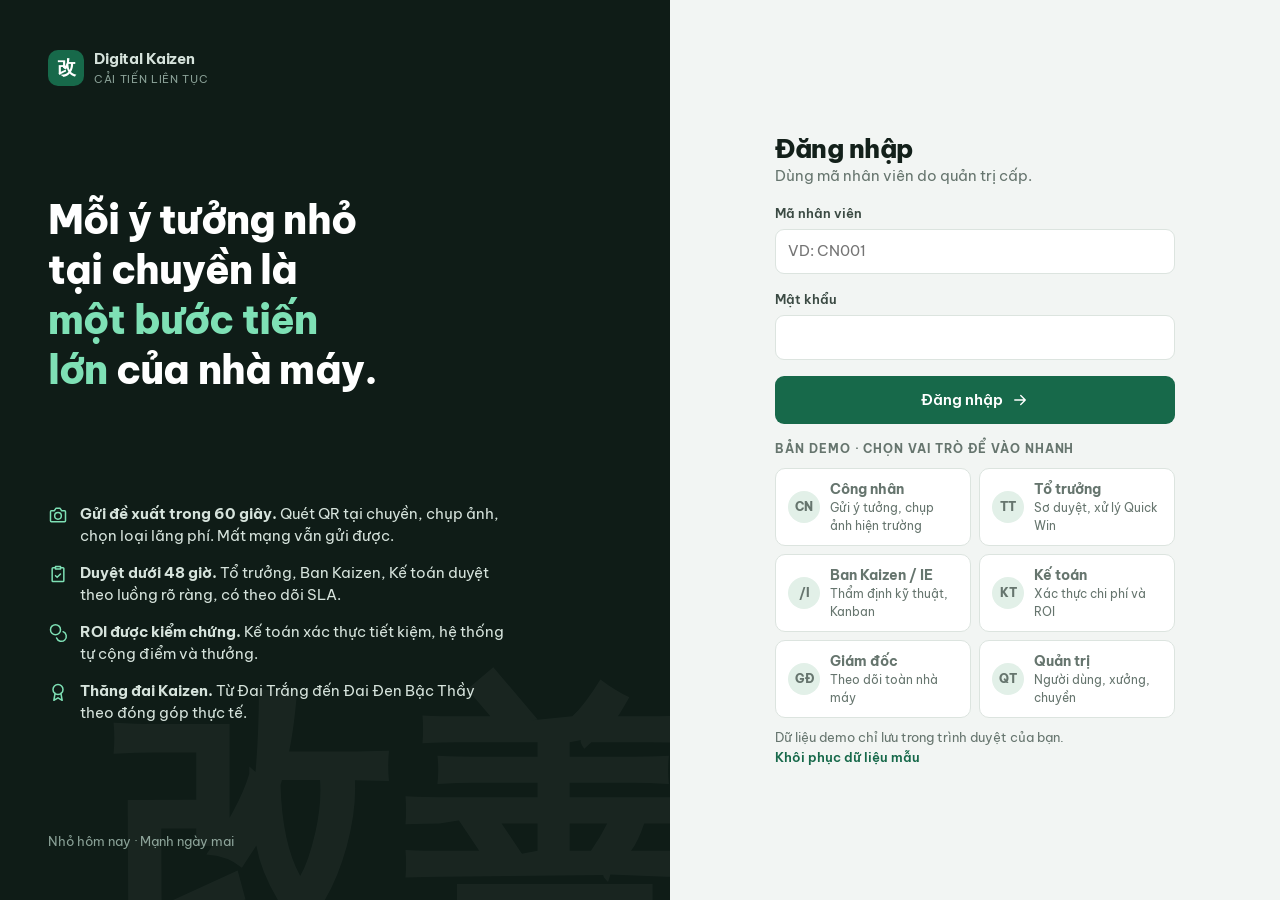
==== commit b9126cb9: "Redesign UI as a full Lean workspace and add Lean classification, social and reporting features Fron" ====
--- a/demo/index.html
+++ b/demo/index.html
@@ -4,85 +4,507 @@
   <meta charset="utf-8">
   <meta name="claude:viewport-fit-sides" content="cover">
   <meta name="viewport" content="width=device-width, initial-scale=1, viewport-fit=cover">
-  <meta name="theme-color" content="#0f6e56">
+    <meta name="description" content="Hệ thống quản lý Kaizen và sáng kiến cải tiến nhà máy">
   <title>Digital Kaizen Demo</title>
     <link rel="icon" href="[data-uri]" type="image/svg+xml">
+  <link rel="preconnect" href="https://fonts.googleapis.com">
+  <link rel="preconnect" href="https://fonts.gstatic.com" crossorigin>
+  <link rel="stylesheet" href="https://fonts.googleapis.com/css2?family=Be+Vietnam+Pro:wght@400;500;600;700;800&family=JetBrains+Mono:wght@500;700&display=swap">
   <style>
-:root { --pri:#0f6e56; --pri-fg:#ffffff; --bg:#f4f6f5; --card:#ffffff; --fg:#1d2420; --mut:#5d6a64; --bd:#dde3e0; --chip:#e8ecea; --col:#eef2f0;
-  --warn:#b54708; --warn-bg:#fef0c7; --err:#b42318; --err-bg:#fee4e2; --ok:#067647; --ok-bg:#dcfae6; --info:#175cd3; --info-bg:#d1e9ff; --toast:#1d2420; --toast-fg:#ffffff; }
-@media (prefers-color-scheme: dark) { :root:not([data-theme="light"]) { --pri:#3fb994; --pri-fg:#06231b; --bg:#111715; --card:#1a2220; --fg:#e4ebe8; --mut:#9aa8a2; --bd:#2c3733; --chip:#26302d; --col:#161e1b;
-  --warn:#fdb022; --warn-bg:#3d2a0b; --err:#f97066; --err-bg:#3f1714; --ok:#47cd89; --ok-bg:#0f2d1f; --info:#84caff; --info-bg:#102a46; --toast:#e4ebe8; --toast-fg:#111715; color-scheme:dark; } }
-:root[data-theme="dark"] { --pri:#3fb994; --pri-fg:#06231b; --bg:#111715; --card:#1a2220; --fg:#e4ebe8; --mut:#9aa8a2; --bd:#2c3733; --chip:#26302d; --col:#161e1b;
-  --warn:#fdb022; --warn-bg:#3d2a0b; --err:#f97066; --err-bg:#3f1714; --ok:#47cd89; --ok-bg:#0f2d1f; --info:#84caff; --info-bg:#102a46; --toast:#e4ebe8; --toast-fg:#111715; color-scheme:dark; }
+/* Digital Kaizen — design system
+   Layout: dark "control room" sidebar + light working canvas; mobile gets a bottom tab bar with a central capture button.
+   Palette: forest green (kaizen growth) on cool-green neutrals, belt colors as identity accents only. */
+:root {
+  --bg: #f2f5f3; --surface: #ffffff; --surface-2: #f7f9f8; --ink: #13201a; --ink-2: #3b4a43; --muted: #66756e; --line: #dce4df; --line-2: #e9eeeb;
+  --brand: #17694a; --brand-strong: #0f4d36; --brand-soft: #e2f0e8; --brand-ink: #ffffff;
+  --side: #0f1c17; --side-2: #172822; --side-ink: #d6e3dc; --side-muted: #8aa197; --side-active: #224236;
+  --gold: #b07b00; --gold-soft: #fbf1d6;
+  --good: #067647; --good-bg: #dcf4e6; --warn: #a15c07; --warn-bg: #fdf0d3; --bad: #b42318; --bad-bg: #fde5e2; --info: #1d5fb8; --info-bg: #dde9fa;
+  --s1: #2a78d6; --s2: #eb6834; --seq: #17694a;
+  --shadow: 0 1px 2px rgba(16, 32, 26, .06), 0 4px 16px rgba(16, 32, 26, .05);
+  --f-ui: "Be Vietnam Pro", system-ui, -apple-system, "Segoe UI", Roboto, sans-serif;
+  --f-mono: "JetBrains Mono", ui-monospace, "SFMono-Regular", Menlo, monospace;
+  --r: 12px; --r-sm: 8px;
+}
+@media (prefers-color-scheme: dark) { :root:not([data-theme="light"]) {
+  --bg: #0b1310; --surface: #121c18; --surface-2: #17231e; --ink: #e5eee9; --ink-2: #c3d0c9; --muted: #8fa199; --line: #24332c; --line-2: #1c2924;
+  --brand: #3fb489; --brand-strong: #6fd0aa; --brand-soft: #173329; --brand-ink: #062118;
+  --side: #08100d; --side-2: #0f1a16; --side-ink: #d6e3dc; --side-muted: #7f978c; --side-active: #1b3a2f;
+  --gold: #e3b341; --gold-soft: #33290f;
+  --good: #4fd394; --good-bg: #10301f; --warn: #f2b84b; --warn-bg: #36270b; --bad: #f6857a; --bad-bg: #3a1714; --info: #82b7f5; --info-bg: #13283f;
+  --s1: #3987e5; --s2: #d95926; --seq: #3fb489;
+  --shadow: 0 1px 2px rgba(0, 0, 0, .4); color-scheme: dark; } }
+:root[data-theme="dark"] {
+  --bg: #0b1310; --surface: #121c18; --surface-2: #17231e; --ink: #e5eee9; --ink-2: #c3d0c9; --muted: #8fa199; --line: #24332c; --line-2: #1c2924;
+  --brand: #3fb489; --brand-strong: #6fd0aa; --brand-soft: #173329; --brand-ink: #062118;
+  --side: #08100d; --side-2: #0f1a16; --side-ink: #d6e3dc; --side-muted: #7f978c; --side-active: #1b3a2f;
+  --gold: #e3b341; --gold-soft: #33290f;
+  --good: #4fd394; --good-bg: #10301f; --warn: #f2b84b; --warn-bg: #36270b; --bad: #f6857a; --bad-bg: #3a1714; --info: #82b7f5; --info-bg: #13283f;
+  --s1: #3987e5; --s2: #d95926; --seq: #3fb489;
+  --shadow: 0 1px 2px rgba(0, 0, 0, .4); color-scheme: dark; }
+
 * { box-sizing: border-box; }
-body { margin:0; font-family: system-ui, -apple-system, "Segoe UI", Roboto, sans-serif; background:var(--bg); color:var(--fg); font-size:16px; }
-.topbar { display:flex; align-items:center; gap:12px; padding-block:12px; padding-left:max(16px, env(safe-area-inset-left, 0px)); padding-right:max(16px, env(safe-area-inset-right, 0px)); background:var(--pri); color:var(--pri-fg); position:sticky; top:env(safe-area-inset-top, 0px); z-index:5; }
-.brand { color:var(--pri-fg); text-decoration:none; font-weight:700; flex:1; }
-.net { font-size:12px; padding:2px 8px; border-radius:10px; background:color-mix(in srgb, var(--pri-fg) 20%, transparent); }
-.net.off { background:var(--warn); color:var(--card); }
-.link { background:none; border:0; color:inherit; cursor:pointer; text-decoration:underline; }
-.nav { display:flex; gap:4px; background:var(--card); border-bottom:1px solid var(--bd); overflow-x:auto; }
-.nav a { padding:12px 14px; color:var(--mut); text-decoration:none; white-space:nowrap; border-bottom:3px solid transparent; }
-.nav a.active { color:var(--pri); border-color:var(--pri); font-weight:600; }
-main { max-width:1100px; margin:0 auto; padding-block:16px; padding-left:max(16px, env(safe-area-inset-left, 0px)); padding-right:max(16px, env(safe-area-inset-right, 0px)); }
-.card { background:var(--card); border:1px solid var(--bd); border-radius:12px; padding:16px; margin-bottom:12px; }
-h2 { margin:4px 0 12px; font-size:20px; } h3 { margin:16px 0 8px; font-size:16px; }
-label { display:block; font-size:14px; color:var(--mut); margin:10px 0 4px; }
-input, select, textarea { width:100%; padding:12px; font-size:16px; border:1px solid var(--bd); border-radius:8px; background:var(--card); color:var(--fg); }
-textarea { min-height:90px; }
-button, .btn { display:inline-block; padding:12px 18px; font-size:16px; border-radius:8px; border:1px solid var(--pri); background:var(--pri); color:var(--pri-fg); cursor:pointer; text-decoration:none; }
-button.sec { background:var(--card); color:var(--pri); } button.danger { background:var(--err); border-color:var(--err); color:var(--card); }
-button:disabled { opacity:.5; }
-.row { display:flex; gap:8px; flex-wrap:wrap; align-items:center; }
-.grow { flex:1; }
-.list-item { display:flex; gap:12px; text-decoration:none; color:inherit; }
-.thumb { width:64px; height:64px; border-radius:8px; object-fit:cover; background:var(--chip); flex-shrink:0; }
-.meta { font-size:13px; color:var(--mut); }
-.badge { display:inline-block; font-size:12px; padding:2px 8px; border-radius:10px; background:var(--chip); font-weight:600; }
-.s-COMPLETED { background:var(--ok-bg); color:var(--ok);} .s-REJECTED { background:var(--err-bg); color:var(--err);}
-.s-PENDING_LEADER,.s-PENDING_IE,.s-PENDING_FINANCE { background:var(--warn-bg); color:var(--warn);}
-.s-QUICK_WIN,.s-IMPLEMENTING { background:var(--info-bg); color:var(--info);} .s-OFFLINE { background:var(--chip); color:var(--mut); }
-.kanban { display:grid; grid-template-columns:repeat(3,1fr); gap:8px; }
-.col { background:var(--col); border-radius:8px; padding:8px; min-height:80px; }
-.col h4 { margin:0 0 8px; font-size:13px; color:var(--mut); }
-.task { background:var(--card); border:1px solid var(--bd); border-radius:6px; padding:8px; margin-bottom:6px; font-size:14px; }
-.task button { padding:4px 8px; font-size:12px; margin-top:4px; }
-.gallery { display:flex; gap:8px; flex-wrap:wrap; } .gallery img { width:120px; height:120px; object-fit:cover; border-radius:8px; }
-.stats { display:grid; grid-template-columns:repeat(auto-fill,minmax(160px,1fr)); gap:8px; }
-.stat { background:var(--card); border:1px solid var(--bd); border-radius:10px; padding:12px; }
-.stat b { display:block; font-size:24px; color:var(--pri); } .stat span { font-size:13px; color:var(--mut); }
-table { width:100%; border-collapse:collapse; font-size:14px; } th, td { padding:8px; border-bottom:1px solid var(--bd); text-align:left; }
-td.num, th.num { text-align:right; font-variant-numeric:tabular-nums; }
-.bar { height:8px; background:var(--pri); border-radius:4px; }
-.toast { position:fixed; bottom:20px; left:50%; transform:translateX(-50%); background:var(--toast); color:var(--toast-fg); padding:12px 18px; border-radius:8px; z-index:10; max-width:90%; }
-.timeline { list-style:none; padding:0; margin:0; } .timeline li { padding:6px 0 6px 14px; border-left:2px solid var(--bd); font-size:14px; }
-@media (max-width:640px) { .kanban { grid-template-columns:1fr; } }
-body { overflow-x:hidden; }
-.kanban > *, .grow { min-width:0; }
-.table-wrap { overflow-x:auto; }
-.demo-login { border-top:1px solid var(--bd); margin-top:12px; padding-top:8px; }
-.demo-login .row button { flex:1 1 120px; padding:10px; font-size:14px; }
-.demo-login small { color:var(--mut); }
-button.link { border:0; background:none; color:var(--pri); padding:0; font-size:14px; }
-.topbar button.link { color:var(--pri-fg); }
-a { color:var(--pri); }
-:focus-visible { outline:2px solid var(--pri); outline-offset:2px; }
+[hidden] { display: none !important; }
+html, body { height: 100%; }
+body { margin: 0; background: var(--bg); color: var(--ink); font-family: var(--f-ui); font-size: 15px; line-height: 1.5; -webkit-font-smoothing: antialiased; overflow-x: hidden; }
+a { color: var(--brand); text-decoration: none; }
+h1, h2, h3, h4 { margin: 0; line-height: 1.25; text-wrap: balance; }
+h1 { font-size: 26px; font-weight: 800; letter-spacing: -.02em; }
+h2 { font-size: 18px; font-weight: 700; letter-spacing: -.01em; }
+h3 { font-size: 15px; font-weight: 700; }
+p { margin: 0; }
+.mono { font-family: var(--f-mono); font-size: .86em; letter-spacing: 0; }
+.muted { color: var(--muted); }
+.small { font-size: 13px; }
+.eyebrow { font-size: 11.5px; font-weight: 700; letter-spacing: .08em; text-transform: uppercase; color: var(--muted); }
+.num { font-variant-numeric: tabular-nums; }
+.ic { flex-shrink: 0; vertical-align: middle; }
+:focus-visible { outline: 2px solid var(--brand); outline-offset: 2px; border-radius: 4px; }
+@media (prefers-reduced-motion: reduce) { * { animation: none !important; transition: none !important; } }
+
+/* ---------- shell ---------- */
+.shell { display: grid; grid-template-columns: 248px minmax(0, 1fr); min-height: 100%; }
+.side { background: var(--side); color: var(--side-ink); display: flex; flex-direction: column; position: sticky; top: 0; height: 100vh; padding: 18px 12px; gap: 6px; z-index: 20; }
+.brand { display: flex; align-items: center; gap: 10px; padding: 4px 10px 16px; color: var(--side-ink); }
+.brand-mark { width: 36px; height: 36px; border-radius: 10px; background: var(--brand); color: #fff; display: grid; place-items: center; font-size: 19px; font-weight: 800; }
+.brand b { display: block; font-size: 15px; letter-spacing: -.01em; }
+.brand small { display: block; font-size: 11px; color: var(--side-muted); letter-spacing: .06em; text-transform: uppercase; }
+.nav-group { font-size: 10.5px; font-weight: 700; letter-spacing: .1em; text-transform: uppercase; color: var(--side-muted); padding: 12px 12px 4px; }
+.nav-link { display: flex; align-items: center; gap: 11px; padding: 9px 12px; border-radius: 9px; color: var(--side-ink); font-weight: 500; font-size: 14px; }
+.nav-link:hover { background: var(--side-2); }
+.nav-link.active { background: var(--side-active); color: #fff; }
+.nav-link.active .ic { color: #7ee0b5; }
+.nav-link .count { margin-left: auto; background: #e8a317; color: #1d1400; font-size: 11px; font-weight: 800; border-radius: 10px; padding: 1px 7px; }
+.side-foot { margin-top: auto; border-top: 1px solid var(--side-2); padding-top: 12px; display: flex; align-items: center; gap: 10px; padding-left: 8px; }
+.side-foot .who { min-width: 0; flex: 1; }
+.side-foot .who b { display: block; font-size: 13.5px; white-space: nowrap; overflow: hidden; text-overflow: ellipsis; }
+.side-foot .who span { font-size: 12px; color: var(--side-muted); }
+.icon-btn { background: none; border: 0; color: inherit; padding: 8px; border-radius: 8px; cursor: pointer; display: inline-grid; place-items: center; }
+.icon-btn:hover { background: var(--side-2); }
+
+.main { min-width: 0; display: flex; flex-direction: column; }
+.top { position: sticky; top: env(safe-area-inset-top, 0px); z-index: 10; display: flex; align-items: center; gap: 12px; background: color-mix(in srgb, var(--bg) 88%, transparent); backdrop-filter: blur(10px); border-bottom: 1px solid var(--line);
+  padding-block: 12px; padding-left: max(24px, env(safe-area-inset-left, 0px)); padding-right: max(24px, env(safe-area-inset-right, 0px)); }
+.top .crumb { flex: 1; min-width: 0; font-weight: 700; font-size: 15px; white-space: nowrap; overflow: hidden; text-overflow: ellipsis; }
+.top .menu-btn { display: none; color: var(--ink); }
+.net { display: inline-flex; align-items: center; gap: 6px; font-size: 12px; font-weight: 600; color: var(--good); background: var(--good-bg); border-radius: 20px; padding: 4px 10px; }
+.net::before { content: ""; width: 7px; height: 7px; border-radius: 50%; background: currentColor; }
+.net.off { color: var(--warn); background: var(--warn-bg); }
+.demo-tag { font-size: 11px; font-weight: 800; letter-spacing: .08em; color: var(--gold); background: var(--gold-soft); padding: 4px 8px; border-radius: 6px; }
+#app { padding-block: 24px 48px; padding-left: max(24px, env(safe-area-inset-left, 0px)); padding-right: max(24px, env(safe-area-inset-right, 0px)); width: 100%; max-width: 1280px; margin: 0 auto; }
+.tabbar { display: none; }
+.scrim { display: none; }
+
+/* ---------- primitives ---------- */
+.btn { display: inline-flex; align-items: center; justify-content: center; gap: 8px; font: inherit; font-weight: 600; font-size: 14px; padding: 9px 16px; border-radius: 9px; border: 1px solid transparent; cursor: pointer; background: var(--brand); color: var(--brand-ink); white-space: nowrap; transition: background .15s, transform .05s; }
+.btn:hover { background: var(--brand-strong); }
+.btn:active { transform: translateY(1px); }
+.btn.ghost { background: var(--surface); color: var(--ink); border-color: var(--line); }
+.btn.ghost:hover { background: var(--surface-2); }
+.btn.danger { background: var(--surface); color: var(--bad); border-color: color-mix(in srgb, var(--bad) 40%, var(--line)); }
+.btn.danger:hover { background: var(--bad-bg); }
+.btn.gold { background: #e8a317; color: #1d1400; }
+.btn.lg { padding: 12px 20px; font-size: 15px; }
+.btn.sm { padding: 6px 11px; font-size: 13px; }
+.btn:disabled { opacity: .5; cursor: not-allowed; }
+.linkbtn { background: none; border: 0; font: inherit; color: var(--brand); cursor: pointer; padding: 0; font-weight: 600; }
+
+.card { background: var(--surface); border: 1px solid var(--line); border-radius: var(--r); box-shadow: var(--shadow); }
+.pad { padding: 20px; }
+.card-h { display: flex; align-items: center; gap: 10px; padding: 16px 20px; border-bottom: 1px solid var(--line-2); }
+.card-h h2, .card-h h3 { flex: 1; min-width: 0; }
+.card-b { padding: 16px 20px; }
+.stack { display: flex; flex-direction: column; gap: 16px; }
+.row { display: flex; gap: 10px; align-items: center; flex-wrap: wrap; }
+.grow { flex: 1; min-width: 0; }
+.grid { display: grid; gap: 16px; }
+.g2 { grid-template-columns: repeat(2, minmax(0, 1fr)); }
+.g3 { grid-template-columns: repeat(3, minmax(0, 1fr)); }
+.g4 { grid-template-columns: repeat(4, minmax(0, 1fr)); }
+.main-side { display: grid; grid-template-columns: minmax(0, 1fr) 340px; gap: 20px; align-items: start; }
+.page-h { display: flex; align-items: flex-end; gap: 16px; flex-wrap: wrap; margin-bottom: 20px; }
+.page-h .grow p { color: var(--muted); margin-top: 4px; }
+
+.pill { display: inline-flex; align-items: center; gap: 6px; font-size: 12px; font-weight: 700; padding: 3px 10px; border-radius: 20px; white-space: nowrap; }
+.pill::before { content: ""; width: 6px; height: 6px; border-radius: 50%; background: currentColor; }
+.t-neutral { background: var(--line-2); color: var(--ink-2); } .t-warn { background: var(--warn-bg); color: var(--warn); }
+.t-bad { background: var(--bad-bg); color: var(--bad); } .t-info { background: var(--info-bg); color: var(--info); } .t-good { background: var(--good-bg); color: var(--good); }
+.tag { display: inline-flex; align-items: center; gap: 5px; font-size: 12px; font-weight: 600; color: var(--ink-2); background: var(--surface-2); border: 1px solid var(--line); padding: 2px 8px; border-radius: 6px; white-space: nowrap; }
+.tag .ic { color: var(--brand); }
+.tag.type { background: var(--brand-soft); border-color: transparent; color: var(--brand-strong); }
+.avatar { width: 32px; height: 32px; border-radius: 50%; display: inline-grid; place-items: center; font-size: 12px; font-weight: 800; color: var(--brand-strong); background: var(--brand-soft); flex-shrink: 0; }
+.avatar.lg { width: 56px; height: 56px; font-size: 18px; }
+
+label.f { display: block; font-size: 13px; font-weight: 600; color: var(--ink-2); margin-bottom: 6px; }
+.field { display: flex; flex-direction: column; }
+.hint { font-size: 12.5px; color: var(--muted); margin-top: 4px; }
+input, select, textarea { width: 100%; font: inherit; font-size: 15px; color: var(--ink); background: var(--surface); border: 1px solid var(--line); border-radius: 9px; padding: 10px 12px; transition: border-color .15s, box-shadow .15s; }
+input:focus, select:focus, textarea:focus { outline: none; border-color: var(--brand); box-shadow: 0 0 0 3px color-mix(in srgb, var(--brand) 20%, transparent); }
+textarea { min-height: 96px; resize: vertical; }
+.search { position: relative; }
+.search .ic { position: absolute; left: 11px; top: 50%; transform: translateY(-50%); color: var(--muted); }
+.search input { padding-left: 36px; }
+
+.chips { display: flex; gap: 6px; flex-wrap: wrap; }
+.chip { font: inherit; font-size: 13px; font-weight: 600; padding: 6px 12px; border-radius: 20px; border: 1px solid var(--line); background: var(--surface); color: var(--ink-2); cursor: pointer; display: inline-flex; align-items: center; gap: 6px; }
+.chip:hover { border-color: var(--brand); }
+.chip.on { background: var(--ink); color: var(--surface); border-color: var(--ink); }
+.chip .n { font-size: 11px; opacity: .7; }
+
+.empty { text-align: center; padding: 40px 20px; color: var(--muted); }
+.empty .ic { color: var(--brand); margin-bottom: 8px; }
+.empty h3 { color: var(--ink); margin-bottom: 4px; }
+
+/* ---------- KPI ---------- */
+.kpi { padding: 16px 18px; display: flex; flex-direction: column; gap: 6px; min-width: 0; }
+.kpi .k-top { display: flex; align-items: center; gap: 8px; color: var(--muted); font-size: 13px; font-weight: 600; }
+.kpi .k-ic { width: 30px; height: 30px; border-radius: 8px; display: grid; place-items: center; background: var(--brand-soft); color: var(--brand); }
+.kpi .k-val { font-size: 26px; font-weight: 800; letter-spacing: -.02em; font-variant-numeric: tabular-nums; line-height: 1.1; overflow-wrap: anywhere; }
+.kpi .k-val small { font-size: 14px; font-weight: 600; color: var(--muted); }
+.kpi .k-sub { font-size: 12.5px; color: var(--muted); display: flex; align-items: center; justify-content: space-between; gap: 8px; }
+
+/* ---------- home hero ---------- */
+.hero { display: grid; grid-template-columns: minmax(0, 1fr) 360px; gap: 20px; margin-bottom: 20px; }
+.hello { padding: 26px 28px; background: var(--side); color: var(--side-ink); border: 1px solid var(--line); position: relative; overflow: hidden; display: flex; flex-direction: column; gap: 14px; }
+.hello::after { content: "改善"; position: absolute; right: -8px; bottom: -46px; font-size: 170px; font-weight: 800; color: #ffffff; opacity: .05; line-height: 1; pointer-events: none; }
+.hello h1 { color: #fff; }
+.hello .date { color: var(--side-muted); font-size: 13px; }
+.hello .quote { border-left: 3px solid #7ee0b5; padding-left: 12px; max-width: 60ch; }
+.hello .quote b { color: #7ee0b5; font-size: 12px; letter-spacing: .08em; text-transform: uppercase; display: block; }
+.hello .btn.ghost { background: transparent; color: #fff; border-color: #33503f; }
+.hello .btn.ghost:hover { background: var(--side-2); }
+.beltcard { padding: 20px; display: flex; flex-direction: column; gap: 12px; }
+.beltcard .b-head { display: flex; align-items: center; gap: 14px; }
+.beltcard .b-name { font-size: 20px; font-weight: 800; }
+.progress { height: 8px; background: var(--line-2); border-radius: 8px; overflow: hidden; }
+.progress > span { display: block; height: 100%; background: var(--brand); border-radius: 8px; }
+.ladder { display: flex; gap: 4px; }
+.ladder span { flex: 1; height: 6px; border-radius: 3px; box-shadow: inset 0 0 0 1px rgba(0, 0, 0, .15); }
+
+.waste-strip { display: grid; grid-template-columns: repeat(8, minmax(0, 1fr)); gap: 8px; }
+.waste-btn { display: flex; flex-direction: column; align-items: center; gap: 6px; padding: 14px 6px; border-radius: 10px; border: 1px solid var(--line); background: var(--surface); color: var(--ink); font-size: 12.5px; font-weight: 600; text-align: center; cursor: pointer; font-family: inherit; }
+.waste-btn .ic { color: var(--brand); }
+.waste-btn:hover { border-color: var(--brand); background: var(--brand-soft); }
+
+.todo { display: flex; align-items: center; gap: 12px; padding: 12px 20px; border-top: 1px solid var(--line-2); color: var(--ink); }
+.todo:first-child { border-top: 0; }
+.todo:hover { background: var(--surface-2); }
+.todo .t-ic { width: 34px; height: 34px; border-radius: 9px; display: grid; place-items: center; background: var(--warn-bg); color: var(--warn); flex-shrink: 0; }
+.todo .t-ic.info { background: var(--info-bg); color: var(--info); }
+.todo .t-main { flex: 1; min-width: 0; }
+.todo .t-main b { display: block; font-size: 14px; white-space: nowrap; overflow: hidden; text-overflow: ellipsis; }
+.todo .t-main span { font-size: 12.5px; color: var(--muted); }
+
+.feed { list-style: none; margin: 0; padding: 4px 20px 16px; }
+.feed li { display: flex; gap: 12px; padding: 10px 0; position: relative; }
+.feed li::before { content: ""; position: absolute; left: 15px; top: 40px; bottom: -6px; width: 2px; background: var(--line-2); }
+.feed li:last-child::before { display: none; }
+.feed .f-ic { width: 32px; height: 32px; border-radius: 50%; display: grid; place-items: center; background: var(--surface-2); border: 1px solid var(--line); color: var(--ink-2); flex-shrink: 0; z-index: 1; }
+.feed .f-ic.good { color: var(--good); background: var(--good-bg); border-color: transparent; }
+.feed .f-ic.bad { color: var(--bad); background: var(--bad-bg); border-color: transparent; }
+.feed .f-txt { font-size: 13.5px; min-width: 0; }
+.feed .f-txt q { display: block; color: var(--muted); font-style: italic; quotes: "“" "”"; }
+.feed time { font-size: 12px; color: var(--muted); }
+
+/* ---------- idea cards ---------- */
+.filters { display: flex; gap: 10px; flex-wrap: wrap; align-items: center; margin-bottom: 16px; }
+.filters .search { flex: 1 1 260px; }
+.filters select { width: auto; flex: 0 1 200px; }
+.ideas { display: grid; grid-template-columns: repeat(auto-fill, minmax(290px, 1fr)); gap: 16px; }
+.idea { display: flex; flex-direction: column; overflow: hidden; color: var(--ink); transition: transform .15s, box-shadow .15s; }
+.idea:hover { transform: translateY(-2px); box-shadow: 0 8px 28px rgba(16, 32, 26, .1); }
+.idea .thumb { aspect-ratio: 16 / 8; max-width: 100%; background: var(--surface-2); position: relative; overflow: hidden; display: grid; place-items: center; color: var(--brand); }
+.idea .thumb img { width: 100%; height: 100%; object-fit: cover; }
+.idea .thumb .pill { position: absolute; left: 12px; top: 12px; box-shadow: 0 1px 4px rgba(0, 0, 0, .12); }
+.idea .thumb.ph { background: repeating-linear-gradient(135deg, var(--brand-soft) 0 12px, var(--surface-2) 12px 24px); }
+.idea .i-body { padding: 14px 16px; display: flex; flex-direction: column; gap: 8px; flex: 1; }
+.idea .i-title { font-weight: 700; font-size: 15.5px; line-height: 1.35; }
+.idea .i-meta { font-size: 12.5px; color: var(--muted); }
+.idea .i-foot { display: flex; align-items: center; gap: 12px; padding: 10px 16px; border-top: 1px solid var(--line-2); font-size: 12.5px; color: var(--muted); }
+.idea .i-foot .save { margin-left: auto; font-weight: 700; color: var(--good); font-variant-numeric: tabular-nums; }
+.stat-ic { display: inline-flex; align-items: center; gap: 4px; }
+
+/* ---------- board ---------- */
+.board-wrap { overflow-x: auto; padding-bottom: 8px; margin-inline: -4px; }
+.board { display: grid; grid-auto-flow: column; grid-auto-columns: minmax(250px, 1fr); gap: 12px; padding-inline: 4px; min-width: min-content; }
+.lane { background: var(--surface-2); border: 1px solid var(--line); border-radius: var(--r); display: flex; flex-direction: column; min-height: 300px; }
+.lane-h { display: flex; align-items: center; gap: 8px; padding: 12px 14px; border-bottom: 1px solid var(--line); font-weight: 700; font-size: 13.5px; }
+.lane-h .n { margin-left: auto; font-size: 12px; background: var(--surface); border: 1px solid var(--line); border-radius: 10px; padding: 0 8px; }
+.lane-h::before { content: ""; width: 8px; height: 8px; border-radius: 50%; background: var(--dot, var(--muted)); }
+.lane-b { padding: 10px; display: flex; flex-direction: column; gap: 8px; }
+.mini { display: block; padding: 12px; background: var(--surface); border: 1px solid var(--line); border-radius: 10px; color: var(--ink); }
+.mini:hover { border-color: var(--brand); }
+.mini b { display: block; font-size: 13.5px; line-height: 1.35; margin: 4px 0 8px; }
+.mini .row { gap: 6px; font-size: 12px; color: var(--muted); }
+
+/* ---------- approvals ---------- */
+.ap { display: grid; grid-template-columns: 148px minmax(0, 1fr); gap: 16px; padding: 16px; }
+.ap .ap-img { width: 148px; height: 112px; border-radius: 10px; object-fit: cover; background: var(--surface-2); display: grid; place-items: center; color: var(--muted); }
+.ap .ap-pair { display: grid; grid-template-columns: 1fr 1fr; gap: 12px; margin: 8px 0; font-size: 13.5px; }
+.ap .ap-pair div { background: var(--surface-2); border-radius: 8px; padding: 8px 10px; }
+.sla { font-size: 12px; font-weight: 700; display: inline-flex; align-items: center; gap: 4px; }
+.sla.late { color: var(--bad); } .sla.ok { color: var(--good); }
+.ap-actions { display: flex; gap: 8px; flex-wrap: wrap; margin-top: 10px; align-items: center; }
+
+/* ---------- detail ---------- */
+.back { display: inline-flex; align-items: center; gap: 4px; font-weight: 600; font-size: 13.5px; margin-bottom: 12px; }
+.d-head { display: flex; flex-wrap: wrap; gap: 12px; align-items: flex-start; margin-bottom: 18px; }
+.d-head h1 { font-size: 24px; }
+.stepper { display: flex; padding: 18px 20px; gap: 0; overflow-x: auto; }
+.step { flex: 1; min-width: 92px; display: flex; flex-direction: column; align-items: center; text-align: center; gap: 6px; position: relative; font-size: 12.5px; font-weight: 600; color: var(--muted); }
+.step::before { content: ""; position: absolute; top: 14px; left: -50%; right: 50%; height: 2px; background: var(--line); }
+.step:first-child::before { display: none; }
+.step .dot { width: 30px; height: 30px; border-radius: 50%; display: grid; place-items: center; background: var(--surface); border: 2px solid var(--line); z-index: 1; color: var(--muted); }
+.step.done .dot { background: var(--brand); border-color: var(--brand); color: var(--brand-ink); }
+.step.done::before, .step.cur::before { background: var(--brand); }
+.step.cur .dot { border-color: var(--brand); color: var(--brand); box-shadow: 0 0 0 4px var(--brand-soft); }
+.step.cur { color: var(--ink); }
+.step.fail .dot { background: var(--bad); border-color: var(--bad); color: #fff; }
+.step.fail { color: var(--bad); }
+.compare { display: grid; grid-template-columns: 1fr 1fr; gap: 0; }
+.compare > div { padding: 16px 20px; }
+.compare > div + div { border-left: 1px solid var(--line-2); }
+.compare .lbl { display: inline-flex; align-items: center; gap: 6px; font-size: 11.5px; font-weight: 800; letter-spacing: .08em; text-transform: uppercase; margin-bottom: 8px; }
+.compare .before .lbl { color: var(--bad); } .compare .after .lbl { color: var(--good); }
+.compare p { white-space: pre-wrap; }
+.gallery { display: flex; gap: 8px; flex-wrap: wrap; margin-top: 10px; }
+.gallery a { display: block; }
+.gallery img { width: 104px; height: 80px; object-fit: cover; border-radius: 8px; border: 1px solid var(--line); }
+.gallery .none { font-size: 13px; color: var(--muted); padding: 10px 0; }
+.kv { display: grid; grid-template-columns: auto 1fr; gap: 8px 16px; font-size: 13.5px; }
+.kv dt { color: var(--muted); } .kv dd { margin: 0; font-weight: 600; text-align: right; min-width: 0; overflow-wrap: anywhere; }
+.roi-big { display: flex; align-items: baseline; gap: 6px; font-size: 32px; font-weight: 800; letter-spacing: -.02em; color: var(--good); }
+.roi-big small { font-size: 13px; color: var(--muted); font-weight: 600; }
+.kanban { display: grid; grid-template-columns: repeat(3, minmax(0, 1fr)); gap: 10px; }
+.kcol { background: var(--surface-2); border-radius: 10px; padding: 10px; min-height: 90px; }
+.kcol h4 { font-size: 11.5px; letter-spacing: .08em; text-transform: uppercase; color: var(--muted); margin-bottom: 8px; display: flex; justify-content: space-between; }
+.ktask { background: var(--surface); border: 1px solid var(--line); border-radius: 8px; padding: 9px 10px; font-size: 13px; margin-bottom: 6px; }
+.ktask b { display: block; font-weight: 600; }
+.ktask .k-act { display: flex; justify-content: space-between; margin-top: 6px; }
+.ktask .k-act button { background: var(--surface-2); border: 1px solid var(--line); border-radius: 6px; padding: 2px 8px; cursor: pointer; color: var(--ink-2); font: inherit; font-size: 12px; }
+.timeline { list-style: none; margin: 0; padding: 0; }
+.timeline li { position: relative; padding: 0 0 14px 22px; font-size: 13.5px; }
+.timeline li::before { content: ""; position: absolute; left: 4px; top: 6px; width: 10px; height: 10px; border-radius: 50%; background: var(--muted); }
+.timeline li::after { content: ""; position: absolute; left: 8px; top: 18px; bottom: 0; width: 2px; background: var(--line-2); }
+.timeline li:last-child::after { display: none; }
+.timeline li.APPROVED::before { background: var(--good); } .timeline li.REJECTED::before { background: var(--bad); }
+.timeline li.PENDING::before { background: var(--warn); box-shadow: 0 0 0 3px var(--warn-bg); }
+.timeline li.REVISION::before { background: var(--warn); }
+.timeline q { display: block; color: var(--ink-2); margin-top: 2px; quotes: "“" "”"; }
+.comments { display: flex; flex-direction: column; gap: 14px; }
+.cmt { display: flex; gap: 10px; }
+.cmt .bubble { background: var(--surface-2); border-radius: 4px 12px 12px 12px; padding: 8px 12px; font-size: 14px; min-width: 0; flex: 1; }
+.cmt .bubble b { font-size: 13px; }
+.cmt .bubble p { white-space: pre-wrap; overflow-wrap: anywhere; }
+.like { display: inline-flex; align-items: center; gap: 6px; font-weight: 700; }
+.like.on { color: var(--bad); }
+.like.on .ic { fill: currentColor; }
+.reward { display: flex; align-items: center; gap: 10px; padding: 10px 12px; background: var(--gold-soft); border-radius: 10px; color: var(--ink); }
+.reward .ic { color: var(--gold); }
+
+/* ---------- wizard ---------- */
+.wizard { max-width: 880px; margin: 0 auto; }
+.wsteps { display: flex; gap: 8px; margin-bottom: 18px; }
+.wstep { flex: 1; display: flex; align-items: center; gap: 10px; padding: 12px 14px; border-radius: 10px; background: var(--surface); border: 1px solid var(--line); font-weight: 600; font-size: 13.5px; color: var(--muted); }
+.wstep .n { width: 26px; height: 26px; border-radius: 50%; display: grid; place-items: center; background: var(--line-2); font-size: 13px; font-weight: 800; color: var(--ink-2); flex-shrink: 0; }
+.wstep.on { border-color: var(--brand); color: var(--ink); }
+.wstep.on .n { background: var(--brand); color: var(--brand-ink); }
+.wstep.done .n { background: var(--brand-soft); color: var(--brand); }
+.picker { display: grid; grid-template-columns: repeat(4, minmax(0, 1fr)); gap: 8px; }
+.pick { text-align: left; font: inherit; cursor: pointer; padding: 12px; border-radius: 10px; border: 1.5px solid var(--line); background: var(--surface); color: var(--ink); display: flex; flex-direction: column; gap: 4px; position: relative; }
+.pick .ic { color: var(--brand); }
+.pick b { font-size: 13.5px; }
+.pick span { font-size: 12px; color: var(--muted); line-height: 1.35; }
+.pick:hover { border-color: var(--brand); }
+.pick.on { border-color: var(--brand); background: var(--brand-soft); }
+.pick.on::after { content: "✓"; position: absolute; right: 10px; top: 8px; font-weight: 800; color: var(--brand); }
+.drop { border: 2px dashed var(--line); border-radius: var(--r); padding: 28px; text-align: center; color: var(--muted); cursor: pointer; display: block; }
+.drop:hover, .drop.over { border-color: var(--brand); background: var(--brand-soft); }
+.drop .ic { color: var(--brand); }
+.drop input { display: none; }
+.previews { display: flex; gap: 8px; flex-wrap: wrap; margin-top: 12px; }
+.previews figure { margin: 0; position: relative; }
+.previews img { width: 96px; height: 96px; object-fit: cover; border-radius: 8px; }
+.previews button { position: absolute; top: 4px; right: 4px; width: 22px; height: 22px; border-radius: 50%; border: 0; background: rgba(0, 0, 0, .65); color: #fff; cursor: pointer; display: grid; place-items: center; padding: 0; }
+.wfoot { display: flex; gap: 10px; justify-content: space-between; margin-top: 18px; flex-wrap: wrap; }
+.review { display: grid; grid-template-columns: 140px 1fr; gap: 8px 16px; font-size: 14px; }
+.review dt { color: var(--muted); } .review dd { margin: 0; white-space: pre-wrap; overflow-wrap: anywhere; }
+
+/* ---------- charts ---------- */
+.chart { width: 100%; height: auto; display: block; overflow: visible; }
+.chart .grid { stroke: var(--line-2); stroke-width: 1; }
+.chart .grid.base { stroke: var(--line); }
+.chart .axis { fill: var(--muted); font-size: 11px; font-family: var(--f-ui); }
+.chart .bar.s1, .sw.s1 { fill: var(--s1); background: var(--s1); }
+.chart .bar.s2, .sw.s2 { fill: var(--s2); background: var(--s2); }
+.chart .hit { fill: transparent; cursor: crosshair; }
+.chart .hit:hover { fill: color-mix(in srgb, var(--ink) 5%, transparent); }
+.legend { display: flex; gap: 16px; font-size: 12.5px; color: var(--ink-2); flex-wrap: wrap; }
+.legend span { display: inline-flex; align-items: center; gap: 6px; }
+.sw { display: inline-block; width: 10px; height: 10px; border-radius: 3px; }
+.barlist { display: flex; flex-direction: column; gap: 10px; }
+.bl-row { display: grid; grid-template-columns: minmax(110px, 170px) minmax(0, 1fr) 64px; gap: 10px; align-items: center; font-size: 13px; }
+.bl-label { display: flex; align-items: center; gap: 6px; min-width: 0; white-space: nowrap; overflow: hidden; text-overflow: ellipsis; color: var(--ink-2); }
+.bl-label .ic { color: var(--brand); }
+.bl-track { height: 12px; background: var(--line-2); border-radius: 0 4px 4px 0; overflow: hidden; }
+.bl-fill { display: block; height: 100%; border-radius: 0 4px 4px 0; min-width: 2px; }
+.bl-fill.s1 { background: var(--s1); } .bl-fill.seq { background: var(--seq); }
+.bl-val { text-align: right; font-weight: 700; font-variant-numeric: tabular-nums; }
+.ring-bg { fill: none; stroke: var(--line-2); stroke-width: 9; }
+.ring-fg { fill: none; stroke: var(--brand); stroke-width: 9; stroke-linecap: round; }
+.ring-txt { fill: var(--ink); font-size: 18px; font-weight: 800; font-family: var(--f-ui); }
+.spark-line { fill: none; stroke: var(--brand); stroke-width: 2; }
+.spark-area { fill: var(--brand); opacity: .12; }
+.spark-dot { fill: var(--brand); stroke: var(--surface); stroke-width: 1.5; }
+.tip { position: fixed; z-index: 100; pointer-events: none; background: var(--ink); color: var(--surface); font-size: 12.5px; padding: 8px 10px; border-radius: 8px; display: flex; flex-direction: column; gap: 2px; box-shadow: 0 6px 20px rgba(0, 0, 0, .2); max-width: 240px; }
+.tip span { display: flex; align-items: center; gap: 6px; }
+.table-wrap { overflow-x: auto; }
+table { width: 100%; border-collapse: collapse; font-size: 13.5px; }
+th { text-align: left; font-size: 11.5px; letter-spacing: .06em; text-transform: uppercase; color: var(--muted); font-weight: 700; padding: 10px 12px; border-bottom: 1px solid var(--line); white-space: nowrap; }
+td { padding: 11px 12px; border-bottom: 1px solid var(--line-2); vertical-align: middle; }
+tr:last-child td { border-bottom: 0; }
+td.r, th.r { text-align: right; font-variant-numeric: tabular-nums; }
+tr.me td { background: var(--brand-soft); }
+
+/* ---------- leaderboard ---------- */
+.podium { display: grid; grid-template-columns: 1fr 1.15fr 1fr; gap: 14px; align-items: end; }
+.pod { text-align: center; padding: 20px 12px; display: flex; flex-direction: column; align-items: center; gap: 6px; }
+.pod .rank { font-size: 12px; font-weight: 800; letter-spacing: .1em; color: var(--muted); }
+.pod.first { padding-block: 28px; border-color: color-mix(in srgb, var(--gold) 50%, var(--line)); background: linear-gradient(180deg, var(--gold-soft), var(--surface) 70%); }
+.pod .pts { font-size: 22px; font-weight: 800; font-variant-numeric: tabular-nums; }
+.belts { display: grid; grid-template-columns: repeat(5, minmax(0, 1fr)); gap: 12px; }
+.beltstep { padding: 16px; display: flex; flex-direction: column; gap: 8px; position: relative; }
+.beltstep.me { border-color: var(--brand); box-shadow: 0 0 0 3px var(--brand-soft); }
+.beltstep .lvl { font-size: 11.5px; font-weight: 800; letter-spacing: .08em; color: var(--muted); text-transform: uppercase; }
+.beltstep h3 { font-size: 15px; }
+.beltstep p { font-size: 13px; color: var(--ink-2); }
+
+/* ---------- academy ---------- */
+.acad-nav { display: flex; gap: 8px; flex-wrap: wrap; margin-bottom: 20px; position: sticky; top: calc(env(safe-area-inset-top, 0px) + 58px); z-index: 5; background: var(--bg); padding-block: 8px; }
+.acad-sec { margin-bottom: 36px; scroll-margin-top: 130px; }
+.acad-sec > .eyebrow { margin-bottom: 4px; }
+.acad-sec > h2 { font-size: 22px; margin-bottom: 4px; }
+.acad-sec > p { color: var(--muted); margin-bottom: 16px; max-width: 70ch; }
+.principles { display: grid; grid-template-columns: repeat(5, minmax(0, 1fr)); gap: 12px; }
+.prin { padding: 16px; display: flex; flex-direction: column; gap: 8px; }
+.prin .p-n { font-family: var(--f-mono); font-size: 12px; font-weight: 700; color: var(--brand); }
+.prin .p-ic { width: 44px; height: 44px; border-radius: 50%; background: var(--brand-soft); color: var(--brand); display: grid; place-items: center; }
+.prin h3 { font-size: 14.5px; }
+.prin p { font-size: 13px; color: var(--ink-2); }
+.wastes { display: grid; grid-template-columns: repeat(4, minmax(0, 1fr)); gap: 12px; }
+.waste { padding: 16px; display: flex; flex-direction: column; gap: 8px; }
+.waste .w-h { display: flex; align-items: center; gap: 10px; }
+.waste .w-ic { width: 40px; height: 40px; border-radius: 10px; background: var(--bad-bg); color: var(--bad); display: grid; place-items: center; flex-shrink: 0; }
+.waste .w-h b { display: block; font-size: 15px; }
+.waste .w-h span { font-size: 12px; color: var(--muted); }
+.waste .ex { font-size: 12.5px; color: var(--muted); border-top: 1px dashed var(--line); padding-top: 8px; margin-top: auto; }
+.tools { display: grid; grid-template-columns: repeat(3, minmax(0, 1fr)); gap: 12px; }
+.tool { padding: 18px; display: flex; flex-direction: column; gap: 8px; }
+.tool .t-h { display: flex; align-items: center; gap: 12px; }
+.tool .t-ic { width: 42px; height: 42px; border-radius: 10px; background: var(--ink); color: var(--surface); display: grid; place-items: center; flex-shrink: 0; }
+.tool .t-h b { font-size: 16px; display: block; }
+.tool .t-h span { font-size: 12px; font-weight: 700; color: var(--brand); text-transform: uppercase; letter-spacing: .06em; }
+.tool ul { margin: 0; padding-left: 18px; font-size: 13px; color: var(--ink-2); }
+.motto { text-align: center; padding: 26px; background: var(--side); color: #fff; border: 0; }
+.motto b { display: block; font-size: 20px; font-weight: 800; }
+.motto span { color: var(--side-muted); }
+
+/* ---------- login ---------- */
+.login { min-height: 100vh; display: grid; grid-template-columns: minmax(0, 1.1fr) minmax(0, 1fr); }
+.login-art { background: var(--side); color: var(--side-ink); padding: 48px; display: flex; flex-direction: column; justify-content: space-between; gap: 32px; position: relative; overflow: hidden; }
+.login-art::after { content: "改善"; position: absolute; right: -30px; bottom: -80px; font-size: 300px; font-weight: 800; color: #fff; opacity: .04; line-height: 1; }
+.login-art h1 { font-size: 40px; color: #fff; max-width: 14ch; }
+.login-art h1 em { font-style: normal; color: #7ee0b5; }
+.login-art ul { list-style: none; padding: 0; margin: 0; display: flex; flex-direction: column; gap: 14px; max-width: 46ch; }
+.login-art li { display: flex; gap: 12px; align-items: flex-start; }
+.login-art li .ic { color: #7ee0b5; margin-top: 2px; }
+.login-form { display: grid; place-items: center; padding: 32px max(16px, env(safe-area-inset-right, 0px)) 32px max(16px, env(safe-area-inset-left, 0px)); }
+.login-form .box { width: 100%; max-width: 400px; display: flex; flex-direction: column; gap: 16px; }
+.quick { display: grid; grid-template-columns: repeat(2, minmax(0, 1fr)); gap: 8px; }
+.quick button { text-align: left; font: inherit; cursor: pointer; padding: 10px 12px; border-radius: 10px; border: 1px solid var(--line); background: var(--surface); color: var(--ink); display: flex; gap: 10px; align-items: center; }
+.quick button:hover { border-color: var(--brand); background: var(--brand-soft); }
+.quick button b { display: block; font-size: 13.5px; }
+.quick button span { font-size: 12px; color: var(--muted); }
+
+.toast { position: fixed; left: 50%; bottom: calc(24px + env(safe-area-inset-bottom, 0px)); transform: translateX(-50%); background: var(--ink); color: var(--surface); padding: 12px 18px; border-radius: 10px; z-index: 200; font-weight: 600; font-size: 14px; box-shadow: 0 8px 30px rgba(0, 0, 0, .25); max-width: calc(100% - 32px); display: flex; gap: 8px; align-items: center; }
+.skeleton { height: 120px; border-radius: var(--r); background: linear-gradient(90deg, var(--line-2), var(--surface-2), var(--line-2)); background-size: 200% 100%; animation: sh 1.2s infinite; }
+@keyframes sh { to { background-position: -200% 0; } }
+
+/* ---------- responsive ---------- */
+@media (max-width: 1180px) {
+  .principles { grid-template-columns: repeat(3, minmax(0, 1fr)); }
+  .belts { grid-template-columns: repeat(3, minmax(0, 1fr)); }
+  .waste-strip { grid-template-columns: repeat(4, minmax(0, 1fr)); }
+  .main-side { grid-template-columns: minmax(0, 1fr) 300px; }
+}
+@media (max-width: 980px) {
+  .shell { grid-template-columns: minmax(0, 1fr); }
+  .side { position: fixed; left: 0; top: 0; bottom: 0; width: 272px; height: auto; transform: translateX(-105%); transition: transform .2s; padding-top: calc(18px + env(safe-area-inset-top, 0px)); padding-left: max(12px, env(safe-area-inset-left, 0px)); }
+  body.drawer .side { transform: none; }
+  body.drawer .scrim { display: block; position: fixed; inset: 0; background: rgba(0, 0, 0, .45); z-index: 15; }
+  .top .menu-btn { display: inline-grid; }
+  .hero, .main-side { grid-template-columns: minmax(0, 1fr); }
+  .g4 { grid-template-columns: repeat(2, minmax(0, 1fr)); }
+  .g3, .tools, .wastes { grid-template-columns: repeat(2, minmax(0, 1fr)); }
+  .picker { grid-template-columns: repeat(2, minmax(0, 1fr)); }
+  .login { grid-template-columns: minmax(0, 1fr); }
+  .login-art { padding: 32px max(16px, env(safe-area-inset-left, 0px)); }
+  .login-art h1 { font-size: 30px; }
+  .login-art ul { display: none; }
+}
+@media (max-width: 720px) {
+  body { font-size: 14.5px; }
+  .top { padding-left: max(16px, env(safe-area-inset-left, 0px)); padding-right: max(16px, env(safe-area-inset-right, 0px)); }
+  .top .top-new, .top .net-txt { display: none; }
+  #app { padding-left: max(16px, env(safe-area-inset-left, 0px)); padding-right: max(16px, env(safe-area-inset-right, 0px)); padding-bottom: calc(96px + env(safe-area-inset-bottom, 0px)); padding-top: 16px; }
+  .tabbar { display: grid; grid-template-columns: repeat(5, 1fr); position: fixed; left: 0; right: 0; bottom: 0; z-index: 12; background: var(--surface); border-top: 1px solid var(--line);
+    padding: 6px max(8px, env(safe-area-inset-right, 0px)) calc(6px + env(safe-area-inset-bottom, 0px)) max(8px, env(safe-area-inset-left, 0px)); }
+  .tabbar a, .tabbar button { display: flex; flex-direction: column; align-items: center; gap: 2px; font-size: 10.5px; font-weight: 600; color: var(--muted); background: none; border: 0; font-family: inherit; padding: 4px 0; cursor: pointer; }
+  .tabbar .active { color: var(--brand); }
+  .tabbar .fab { width: 52px; height: 52px; border-radius: 16px; background: var(--brand); color: var(--brand-ink); display: grid; place-items: center; margin: -22px auto 0; box-shadow: 0 6px 18px color-mix(in srgb, var(--brand) 45%, transparent); }
+  h1 { font-size: 22px; }
+  .g2, .g3, .tools, .compare, .podium { grid-template-columns: minmax(0, 1fr); }
+  .compare > div + div { border-left: 0; border-top: 1px solid var(--line-2); }
+  .wastes, .principles, .belts { grid-template-columns: repeat(2, minmax(0, 1fr)); }
+  .podium .first { order: -1; }
+  .ap { grid-template-columns: minmax(0, 1fr); }
+  .ap .ap-img { width: 100%; height: 160px; }
+  .ap .ap-pair { grid-template-columns: minmax(0, 1fr); }
+  .kanban { grid-template-columns: minmax(0, 1fr); }
+  .wstep span.t { display: none; }
+  .wstep { justify-content: center; }
+  .review { grid-template-columns: minmax(0, 1fr); gap: 2px; }
+  .review dd { margin-bottom: 8px; }
+  .bl-row { grid-template-columns: minmax(90px, 120px) minmax(0, 1fr) 52px; }
+  .hello { padding: 20px; }
+  .filters select { flex: 1 1 140px; }
+}
+@media (max-width: 420px) {
+  .g4, .wastes, .principles, .belts { grid-template-columns: minmax(0, 1fr); }
+  .waste-strip { grid-template-columns: repeat(2, minmax(0, 1fr)); }
+  .quick { grid-template-columns: minmax(0, 1fr); }
+}
 
 </style>
 </head>
 <body>
-  <header class="topbar">
-    <a href="#/" class="brand">改善 Digital Kaizen <small>DEMO</small></a>
-    <span id="net" class="net"></span>
-    <button id="logout" class="link" hidden>Đăng xuất</button>
-  </header>
-  <nav id="nav" class="nav" hidden>
-    <a href="#/">Sáng kiến</a>
-    <a href="#/new">+ Đề xuất</a>
-    <a href="#/approvals" data-roles="LEADER,IE,FINANCE,ADMIN">Chờ duyệt</a>
-    <a href="#/dashboard">Dashboard</a>
-  </nav>
-  <main id="app"></main>
+  <div id="login" hidden></div>
+  <div class="shell" id="shell" hidden>
+    <aside class="side" id="side" aria-label="Điều hướng chính"></aside>
+    <div class="scrim" id="scrim"></div>
+    <div class="main">
+      <header class="top">
+        <button class="icon-btn menu-btn" id="menu" aria-label="Mở menu"></button>
+        <div class="crumb" id="crumb"></div>
+        <span id="demo-tag"></span>
+        <span class="net" id="net"><span class="net-txt">Trực tuyến</span></span>
+        <a class="btn top-new" href="#/new" id="top-new"></a>
+      </header>
+      <main id="app"></main>
+    </div>
+    <nav class="tabbar" id="tabbar" aria-label="Điều hướng nhanh"></nav>
+  </div>
+  <div id="tip" class="tip" hidden></div>
   <div id="toast" class="toast" hidden></div>
   <script>window.KAIZEN_DEMO = true;</script>
 <script type="module">
@@ -91,27 +513,25 @@
 // Implements the same /api/v1 contract as the Go API, persisted in localStorage.
 // Enabled only when window.KAIZEN_DEMO is true.
 
-const KEY = 'kz_demo_db_v1';
+const KEY = 'kz_demo_db_v2';
 const now = () => new Date().toISOString();
 const daysAgo = (d, h = 0) => new Date(Date.now() - d * 864e5 - h * 36e5).toISOString();
 
-const PIXEL = (color) => {
-  const svg = `<svg xmlns="http://www.w3.org/2000/svg" width="320" height="240"><rect width="320" height="240" fill="${color}"/><text x="160" y="130" font-size="22" text-anchor="middle" fill="#fff" font-family="sans-serif">ẢNH MẪU</text></svg>`;
+const PIXEL = (color, label = 'ẢNH MẪU') => {
+  const svg = `<svg xmlns="http://www.w3.org/2000/svg" width="480" height="300"><defs><pattern id="p" width="24" height="24" patternUnits="userSpaceOnUse" patternTransform="rotate(45)"><rect width="12" height="24" fill="#ffffff" opacity=".06"/></pattern></defs><rect width="480" height="300" fill="${color}"/><rect width="480" height="300" fill="url(#p)"/><text x="240" y="160" font-size="26" font-weight="700" text-anchor="middle" fill="#fff" font-family="sans-serif" letter-spacing="4">${label}</text><text x="240" y="190" font-size="13" text-anchor="middle" fill="#fff" opacity=".7" font-family="sans-serif">ảnh minh họa</text></svg>`;
   return 'data:image/svg+xml;base64,' + btoa(unescape(encodeURIComponent(svg)));
 };
 
 function seed() {
   const users = [
-    { id: 1, employee_code: 'admin', full_name: 'Quản trị hệ thống', role: 'ADMIN', factory_id: null, workshop_id: null, line_id: null },
-    { id: 2, employee_code: 'CN001', full_name: 'Nguyễn Văn Công', role: 'WORKER', factory_id: 1, workshop_id: 1, line_id: 1 },
-    { id: 3, employee_code: 'TT001', full_name: 'Trần Thị Thu', role: 'LEADER', factory_id: 1, workshop_id: 1, line_id: null },
-    { id: 4, employee_code: 'IE001', full_name: 'Lê Văn Hải', role: 'IE', factory_id: 1, workshop_id: null, line_id: null },
-    { id: 5, employee_code: 'KT001', full_name: 'Phạm Thị Lan', role: 'FINANCE', factory_id: 1, workshop_id: null, line_id: null },
-    { id: 6, employee_code: 'GD001', full_name: 'Võ Minh Đức', role: 'DIRECTOR', factory_id: 1, workshop_id: null, line_id: null },
-    { id: 7, employee_code: 'CN002', full_name: 'Đỗ Thị Mai', role: 'WORKER', factory_id: 1, workshop_id: 1, line_id: 2 },
-  ];
+    ['admin', 'Quản trị hệ thống', 'ADMIN', null, null],
+    ['CN001', 'Nguyễn Văn Công', 'WORKER', 1, 1], ['TT001', 'Trần Thị Thu', 'LEADER', 1, null], ['IE001', 'Lê Văn Hải', 'IE', null, null],
+    ['KT001', 'Phạm Thị Lan', 'FINANCE', null, null], ['GD001', 'Võ Minh Đức', 'DIRECTOR', null, null],
+    ['CN002', 'Đỗ Thị Mai', 'WORKER', 1, 2], ['CN003', 'Huỳnh Văn Tài', 'WORKER', 2, 3], ['CN004', 'Lý Thị Hồng', 'WORKER', 1, 1],
+    ['CN005', 'Phan Quốc Bảo', 'WORKER', 2, 3], ['TT002', 'Ngô Văn Sơn', 'LEADER', 2, null], ['CN006', 'Trương Thị Ngọc', 'WORKER', 1, 2],
+  ].map(([employee_code, full_name, role, workshop_id, line_id], i) => ({ id: i + 1, employee_code, full_name, role, factory_id: role === 'ADMIN' ? null : 1, workshop_id, line_id, is_active: true }));
   const db = {
-    seq: { idea: 6, att: 10, ap: 20, task: 10, rw: 5, code: 6 },
+    seq: { idea: 0, att: 0, ap: 0, task: 0, rw: 0, code: 0, cm: 0, user: users.length, line: 3 },
     users,
     categories: [['SAFETY', 'An toàn'], ['QUALITY', 'Chất lượng'], ['COST', 'Chi phí'], ['DELIVERY', 'Giao hàng / Năng suất'], ['5S', '5S / Môi trường làm việc'], ['OTHER', 'Khác']]
       .map(([code, name], i) => ({ id: i + 1, code, name })),
@@ -120,56 +540,80 @@
     lines: [{ id: 1, workshop_id: 1, code: 'L01', name: 'Chuyền 01', qr_token: 'demo-line-01' },
       { id: 2, workshop_id: 1, code: 'L02', name: 'Chuyền 02', qr_token: 'demo-line-02' },
       { id: 3, workshop_id: 2, code: 'C01', name: 'Bàn cắt 01', qr_token: 'demo-line-03' }],
-    ideas: [], attachments: [], approvals: [], tasks: [], financials: [], rewards: [],
+    ideas: [], attachments: [], approvals: [], tasks: [], financials: [], rewards: [], comments: [], likes: [],
   };
-  const idea = (id, o) => db.ideas.push({ id, code: `KZ-2026-${String(id).padStart(6, '0')}`, expected_benefit: null, line_id: 1,
-    factory_id: 1, workshop_id: 1, kaizen_type: null, assignee_id: null, estimated_saving: 0, completed_at: null, ...o, updated_at: o.created_at });
-  const ap = (id, idea_id, level, status, acted_by, comment, created_at, acted_at) =>
-    db.approvals.push({ id, idea_id, level, approver_role: level, workshop_id: level === 'LEADER' ? 1 : null, status, acted_by, comment, created_at, acted_at });
-
-  idea(1, { title: 'Gắn nam châm giữ kéo tại bàn may', category_id: 5, submitter_id: 2, status: 'COMPLETED', kaizen_type: 'QUICK_WIN', assignee_id: 2,
-    problem: 'Kéo thường rơi xuống sàn, mất 5–10 giây tìm mỗi lần.', proposal: 'Gắn dải nam châm cạnh bàn để giữ kéo.', estimated_saving: 6000000,
-    created_at: daysAgo(20), submitted_at: daysAgo(20), completed_at: daysAgo(19) });
-  ap(1, 1, 'LEADER', 'APPROVED', 3, 'Làm ngay', daysAgo(20), daysAgo(19, 20));
-  db.rewards.push({ id: 1, idea_id: 1, user_id: 2, points: 10, amount: 0, reason: 'QUICK_WIN_COMPLETED', status: 'GRANTED', created_at: daysAgo(19) });
-
-  idea(2, { title: 'Băng tải cấp bán thành phẩm tự động', category_id: 3, submitter_id: 7, status: 'COMPLETED', kaizen_type: 'MAJOR', assignee_id: 4,
-    problem: 'Công nhân phải đi lấy bán thành phẩm, mất ~40 phút/ca.', proposal: 'Lắp băng tải mini nối khu cắt và chuyền 02.', estimated_saving: 120000000,
-    line_id: 2, created_at: daysAgo(45), submitted_at: daysAgo(45), completed_at: daysAgo(6) });
-  ap(2, 2, 'LEADER', 'APPROVED', 3, null, daysAgo(45), daysAgo(44, 18));
-  ap(3, 2, 'IE', 'APPROVED', 4, 'Khả thi, giao IE theo dõi', daysAgo(44), daysAgo(43));
-  ap(4, 2, 'FINANCE', 'APPROVED', 5, 'Đã đối chiếu hóa đơn và năng suất 4 tuần', daysAgo(8), daysAgo(6));
-  db.financials.push({ idea_id: 2, investment_cost: 30000000, annual_saving: 90000000, currency: 'VND', verified: true, verified_at: daysAgo(6), note: null });
-  db.tasks.push({ id: 1, idea_id: 2, title: 'Khảo sát mặt bằng', status: 'DONE', assignee_id: 4, due_date: null, position: 1 },
-    { id: 2, idea_id: 2, title: 'Lắp đặt băng tải', status: 'DONE', assignee_id: 4, due_date: null, position: 2 });
-  db.rewards.push({ id: 2, idea_id: 2, user_id: 7, points: 50, amount: 900000, reason: 'MAJOR_PROJECT_COMPLETED', status: 'GRANTED', created_at: daysAgo(6) });
-
-  idea(3, { title: 'Đồ gá định vị túi áo', category_id: 2, submitter_id: 2, status: 'IMPLEMENTING', kaizen_type: 'MAJOR', assignee_id: 4,
-    problem: 'Tỷ lệ lỗi lệch túi 3,2%.', proposal: 'Làm đồ gá mica định vị túi.', estimated_saving: 45000000, created_at: daysAgo(10), submitted_at: daysAgo(10) });
-  ap(5, 3, 'LEADER', 'APPROVED', 3, null, daysAgo(10), daysAgo(9, 20));
-  ap(6, 3, 'IE', 'APPROVED', 4, 'Thử nghiệm trên chuyền 01', daysAgo(9), daysAgo(8));
-  db.financials.push({ idea_id: 3, investment_cost: 5000000, annual_saving: 45000000, currency: 'VND', verified: false, verified_at: null, note: null });
-  db.tasks.push({ id: 3, idea_id: 3, title: 'Thiết kế bản vẽ đồ gá', status: 'DONE', assignee_id: 4, due_date: null, position: 1 },
-    { id: 4, idea_id: 3, title: 'Gia công mica', status: 'IN_PROGRESS', assignee_id: 4, due_date: '2026-11-10', position: 2 },
-    { id: 5, idea_id: 3, title: 'Đào tạo công nhân chuyền 01', status: 'TODO', assignee_id: 3, due_date: '2026-11-15', position: 3 });
-
-  idea(4, { title: 'Sơn vạch lối đi xe đẩy', category_id: 1, submitter_id: 7, status: 'PENDING_LEADER', line_id: 2,
-    problem: 'Xe đẩy và người đi chung lối, có nguy cơ va chạm.', proposal: 'Sơn vạch vàng phân làn lối đi.', estimated_saving: 0, created_at: daysAgo(1), submitted_at: daysAgo(1) });
-  ap(7, 4, 'LEADER', 'PENDING', null, null, daysAgo(1), null);
-
-  idea(5, { title: 'Thay bóng đèn LED khu kiểm hàng', category_id: 3, submitter_id: 2, status: 'PENDING_IE', kaizen_type: 'MAJOR',
-    problem: 'Đèn huỳnh quang tốn điện và thiếu sáng.', proposal: 'Thay 40 bóng LED 18W.', estimated_saving: 24000000, created_at: daysAgo(3), submitted_at: daysAgo(3) });
-  ap(8, 5, 'LEADER', 'APPROVED', 3, null, daysAgo(3), daysAgo(2, 12));
-  ap(9, 5, 'IE', 'PENDING', null, null, daysAgo(2, 12), null);
-
-  idea(6, { title: 'Dùng thùng nhựa thay bao tải', category_id: 6, submitter_id: 2, status: 'REJECTED',
-    problem: 'Bao tải dễ rách.', proposal: 'Dùng thùng nhựa.', estimated_saving: 0, created_at: daysAgo(15), submitted_at: daysAgo(15) });
-  ap(10, 6, 'LEADER', 'REJECTED', 3, 'Trùng với dự án 5S của xưởng đã triển khai', daysAgo(15), daysAgo(14, 20));
-
-  const colors = ['#5b7f73', '#7d6a55', '#4e6a8a'];
-  [[1, 1, 'BEFORE'], [2, 1, 'AFTER'], [3, 2, 'BEFORE'], [4, 2, 'AFTER'], [5, 3, 'BEFORE'], [6, 4, 'BEFORE'], [7, 5, 'BEFORE']]
-    .forEach(([id, idea_id, phase], i) => db.attachments.push({ id, idea_id, phase, file_name: `anh-${id}.svg`, content_type: 'image/svg+xml',
-      size_bytes: 1000, data: PIXEL(colors[i % 3]), created_at: daysAgo(5) }));
+  const lineOf = (uid) => users.find((u) => u.id === uid).line_id || 1;
+  const wsOf = (line) => db.lines.find((l) => l.id === line).workshop_id;
+  const colors = ['#5b7f73', '#7d6a55', '#4e6a8a', '#8a5a5a', '#5a6f8a'];
+  // [title, problem, proposal, category, wastes, tool, saving, submitter, status, type, ageDays, inv, annual]
+  const T = [
+    ['Gắn nam châm giữ kéo tại bàn may', 'Kéo thường rơi xuống sàn, mất 5–10 giây tìm mỗi lần, khoảng 40 lần mỗi ca.', 'Gắn dải nam châm cạnh bàn để giữ kéo cố định.', 5, ['MOTION'], '5S', 6e6, 2, 'COMPLETED', 'QUICK_WIN', 290],
+    ['Băng tải cấp bán thành phẩm tự động', 'Công nhân phải đi lấy bán thành phẩm, mất khoảng 40 phút mỗi ca.', 'Lắp băng tải mini nối khu cắt và Chuyền 02.', 3, ['TRANSPORT', 'WAITING'], 'KANBAN', 120e6, 7, 'COMPLETED', 'MAJOR', 250, 30e6, 90e6],
+    ['Đồ gá định vị túi áo', 'Tỷ lệ lỗi lệch túi 3,2% phải tháo ra may lại.', 'Làm đồ gá mica định vị túi, chống đặt sai.', 2, ['DEFECTS'], 'POKA_YOKE', 45e6, 2, 'IMPLEMENTING', 'MAJOR', 12],
+    ['Sơn vạch phân làn lối đi xe đẩy', 'Xe đẩy và người đi chung lối, đã có 2 lần suýt va chạm trong tháng.', 'Sơn vạch vàng phân làn, gắn gương cầu tại góc khuất.', 1, ['MOTION'], 'VISUAL', 0, 7, 'PENDING_LEADER', null, 1],
+    ['Thay đèn LED khu kiểm hàng', 'Đèn huỳnh quang tốn điện, thiếu sáng làm sót lỗi màu.', 'Thay 40 bóng LED 18W, đặt cảm biến tự tắt giờ nghỉ.', 3, ['DEFECTS'], 'OTHER', 24e6, 2, 'PENDING_IE', 'MAJOR', 3],
+    ['Dùng thùng nhựa thay bao tải chứa phụ liệu', 'Bao tải dễ rách, phụ liệu rơi vãi.', 'Chuyển sang thùng nhựa có nắp.', 6, ['INVENTORY'], '5S', 0, 2, 'REJECTED', null, 30],
+    ['Bảng Kanban cấp chỉ cho chuyền', 'Chuyền dừng trung bình 20 phút mỗi ngày vì hết chỉ.', 'Treo thẻ Kanban 2 thùng, kho cấp khi thẻ được rút.', 4, ['WAITING', 'INVENTORY'], 'KANBAN', 80e6, 9, 'COMPLETED', 'MAJOR', 200, 8e6, 72e6],
+    ['Chuẩn hóa thao tác may cổ áo', 'Mỗi công nhân may cổ một kiểu, thời gian chênh lệch 35%.', 'Quay video thao tác chuẩn, dán bảng hướng dẫn tại máy.', 4, ['OVERPROCESSING', 'SKILLS'], 'STANDARD_WORK', 50e6, 3 + 8, 'COMPLETED', 'MAJOR', 160, 3e6, 55e6],
+    ['Kệ dụng cụ có hình bóng (shadow board)', 'Mất thời gian tìm tua vít, kìm khi chỉnh máy.', 'Làm bảng treo dụng cụ có in hình bóng từng món.', 5, ['MOTION'], '5S', 4e6, 4 + 5, 'COMPLETED', 'QUICK_WIN', 140],
+    ['Cảm biến dừng máy khi đứt chỉ', 'Đứt chỉ không phát hiện, may hỏng cả đường dài.', 'Gắn cảm biến đứt chỉ, máy tự dừng và bật đèn Andon.', 2, ['DEFECTS'], 'JIDOKA', 95e6, 10, 'COMPLETED', 'MAJOR', 110, 40e6, 110e6],
+    ['Giảm thời gian chuyển mã hàng bàn cắt', 'Chuyển mã mất 45 phút do tìm rập và chỉnh máy.', 'Chuẩn bị rập trước, dùng xe đẩy chuyên dụng, kẹp nhanh.', 4, ['WAITING'], 'SMED', 150e6, 8, 'PENDING_FINANCE', 'MAJOR', 60],
+    ['Tấm chắn an toàn cho máy cắt vòng', 'Tay công nhân gần lưỡi cắt khi đẩy vải.', 'Lắp tấm chắn mica và nút dừng khẩn cấp.', 1, ['DEFECTS'], 'POKA_YOKE', 0, 10, 'COMPLETED', 'QUICK_WIN', 95],
+    ['Cắt theo đơn hàng thay vì cắt dồn', 'Cắt dồn cả tuần, bán thành phẩm tồn chất đống, dễ lẫn size.', 'Cắt theo nhịp chuyền mỗi 2 giờ.', 3, ['OVERPRODUCTION', 'INVENTORY'], 'KANBAN', 60e6, 8, 'IMPLEMENTING', 'MAJOR', 25],
+    ['Bỏ bước kiểm tra trùng tại cuối chuyền', 'Hàng được kiểm 2 lần cùng tiêu chí ở chuyền và QC.', 'Gộp về một điểm kiểm, chuẩn hóa checklist.', 2, ['OVERPROCESSING'], 'STANDARD_WORK', 30e6, 12, 'PENDING_LEADER', null, 2],
+    ['Lịch vệ sinh máy hằng ngày 5 phút', 'Máy bám bụi vải, hỏng dầu, dừng máy đột xuất.', 'Lập checklist TPM 5 phút đầu ca cho người vận hành.', 3, ['WAITING', 'DEFECTS'], 'TPM', 35e6, 4 + 5, 'QUICK_WIN', 'QUICK_WIN', 5],
+    ['Hộp đựng nhãn chia ngăn theo size', 'Nhãn size để chung, gắn nhầm size 0,8%.', 'Hộp chia ngăn có màu riêng cho từng size.', 2, ['DEFECTS', 'MOTION'], 'POKA_YOKE', 12e6, 12, 'COMPLETED', 'QUICK_WIN', 45],
+    ['Đào tạo chéo công đoạn cho công nhân', 'Khi có người nghỉ, chuyền thiếu người làm công đoạn khó.', 'Ma trận kỹ năng và lịch đào tạo chéo mỗi tháng.', 4, ['SKILLS'], 'STANDARD_WORK', 40e6, 3, 'PENDING_IE', 'MAJOR', 4],
+    ['Di dời kho phụ liệu gần chuyền', 'Kho phụ liệu cách chuyền 80 mét, đi lại 30 lượt mỗi ngày.', 'Bố trí kệ phụ liệu dùng hằng ngày ngay đầu chuyền.', 4, ['TRANSPORT', 'MOTION'], '5S', 18e6, 11 + 1, 'REVISION_REQUESTED', null, 6],
+    ['Bàn đứng điều chỉnh chiều cao khu ủi', 'Công nhân khu ủi đau lưng, năng suất giảm cuối ca.', 'Thay bàn ủi có chỉnh chiều cao theo người.', 1, ['MOTION'], 'OTHER', 0, 9, 'COMPLETED', 'QUICK_WIN', 75],
+    ['Bảng hiệu suất theo giờ tại chuyền', 'Không biết chuyền đang chậm so với kế hoạch cho đến cuối ca.', 'Bảng trắng ghi sản lượng mỗi giờ, đánh dấu đỏ khi chậm.', 4, ['WAITING'], 'VISUAL', 25e6, 2, 'COMPLETED', 'QUICK_WIN', 20],
+    ['Tái sử dụng vải vụn làm giẻ lau máy', 'Mua giẻ lau 2 triệu mỗi tháng trong khi vải vụn bị bỏ.', 'Cắt vải vụn làm giẻ lau, thu gom theo thùng màu.', 3, ['INVENTORY'], '5S', 24e6, 7, 'COMPLETED', 'QUICK_WIN', 10],
+    ['Ý tưởng: lắp máy lọc nước khu nghỉ', 'Công nhân phải ra ngoài mua nước.', 'Lắp máy lọc nước tại khu nghỉ ca.', 6, [], null, 0, 2, 'DRAFT', null, 0],
+  ];
+  T.forEach(([title, problem, proposal, category_id, waste_types, lean_tool, saving, submitter, status, type, age, inv, annual]) => {
+    const id = ++db.seq.idea, line_id = lineOf(submitter), workshop_id = wsOf(line_id);
+    const at = (d, h = 0) => daysAgo(Math.max(0, age - d), h);
+    const leader = workshop_id === 1 ? 3 : 11;
+    const i = { id, code: `KZ-2026-${String(++db.seq.code).padStart(6, '0')}`, title, problem, proposal, expected_benefit: null, category_id, submitter_id: submitter,
+      factory_id: 1, workshop_id, line_id, kaizen_type: type, status, assignee_id: null, estimated_saving: saving, waste_types, lean_tool,
+      submitted_at: status === 'DRAFT' ? null : at(0), completed_at: null, created_at: at(0), updated_at: at(0) };
+    db.ideas.push(i);
+    const ap = (level, st, by, d, comment = null) => db.approvals.push({ id: ++db.seq.ap, idea_id: id, level, approver_role: level, workshop_id: level === 'LEADER' ? workshop_id : null,
+      status: st, acted_by: st === 'PENDING' ? null : by, comment, created_at: at(d, 0), acted_at: st === 'PENDING' ? null : at(d, -6 - (id % 5) * 4) });
+    if (status === 'DRAFT') return;
+    if (status === 'PENDING_LEADER') ap('LEADER', 'PENDING', null, 0);
+    else if (status === 'REVISION_REQUESTED') ap('LEADER', 'REVISION', leader, 0, 'Bổ sung số lượt đi lại thực tế và ảnh mặt bằng kho');
+    else if (status === 'REJECTED') ap('LEADER', 'REJECTED', leader, 0, 'Trùng với dự án 5S của xưởng đã triển khai tháng trước');
+    else ap('LEADER', 'APPROVED', leader, 0, type === 'QUICK_WIN' ? 'Làm ngay tại chuyền' : 'Chuyển Ban Kaizen thẩm định');
+    if (type === 'QUICK_WIN') i.assignee_id = submitter;
+    if (type === 'MAJOR' && status !== 'PENDING_LEADER') {
+      if (status === 'PENDING_IE') ap('IE', 'PENDING', null, 1);
+      else {
+        ap('IE', 'APPROVED', 4, 1, 'Khả thi, IE theo dõi triển khai'); i.assignee_id = 4;
+        const tasks = [['Khảo sát hiện trạng, đo thời gian', 'DONE'], ['Thiết kế giải pháp', 'DONE'], ['Thi công / lắp đặt', status === 'IMPLEMENTING' ? 'IN_PROGRESS' : 'DONE'], ['Đào tạo và chuẩn hóa', status === 'IMPLEMENTING' ? 'TODO' : 'DONE']];
+        tasks.forEach(([t, st], k) => db.tasks.push({ id: ++db.seq.task, idea_id: id, title: t, status: st, assignee_id: k === 3 ? leader : 4, due_date: null, position: k + 1 }));
+        db.financials.push({ idea_id: id, investment_cost: inv || Math.round(saving * 0.15), annual_saving: annual || saving, currency: 'VND', verified: status === 'COMPLETED', verified_at: status === 'COMPLETED' ? at(age * 0.8) : null });
+        if (status === 'PENDING_FINANCE') ap('FINANCE', 'PENDING', null, age * 0.7);
+        if (status === 'COMPLETED') ap('FINANCE', 'APPROVED', 5, age * 0.7, 'Đã đối chiếu hóa đơn và sản lượng 4 tuần');
+      }
+    }
+    if (status === 'COMPLETED') {
+      i.completed_at = at(type === 'MAJOR' ? age * 0.8 : 2);
+      const fin = db.financials.find((f) => f.idea_id === id);
+      db.rewards.push({ id: ++db.seq.rw, idea_id: id, user_id: submitter, points: type === 'MAJOR' ? 50 : 10, amount: fin ? Math.round(fin.annual_saving * 0.01) : 0,
+        reason: type === 'MAJOR' ? 'MAJOR_PROJECT_COMPLETED' : 'QUICK_WIN_COMPLETED', status: 'GRANTED', created_at: i.completed_at });
+    }
+    db.attachments.push({ id: ++db.seq.att, idea_id: id, phase: 'BEFORE', file_name: `before-${id}.svg`, content_type: 'image/svg+xml', size_bytes: 1000, data: PIXEL(colors[id % colors.length], 'TRƯỚC'), created_at: at(0) });
+    if (status === 'COMPLETED' || status === 'PENDING_FINANCE') db.attachments.push({ id: ++db.seq.att, idea_id: id, phase: 'AFTER', file_name: `after-${id}.svg`, content_type: 'image/svg+xml', size_bytes: 1000, data: PIXEL('#2e7d5b', 'SAU'), created_at: at(2) });
+    [3, 6, 7, 9, 12].filter((u) => (u + id) % 3 === 0).forEach((u) => db.likes.push({ idea_id: id, user_id: u }));
+  });
+  const cm = (idea_id, user_id, body, d) => db.comments.push({ id: ++db.seq.cm, idea_id, user_id, body, created_at: daysAgo(d) });
+  cm(2, 3, 'Ý tưởng rất hay, đề nghị nhân rộng sang Chuyền 01.', 240);
+  cm(2, 6, 'Ban Giám đốc đánh giá cao. Tiết kiệm vượt kỳ vọng.', 195);
+  cm(3, 4, 'Mẫu thử mica đầu tiên đã xong, đang chạy thử 3 ngày.', 6);
+  cm(3, 2, 'Tôi có thể hỗ trợ đào tạo các bạn chuyền 01.', 5);
+  cm(11, 5, 'Cần bảng chấm công chuyển mã 4 tuần để đối chiếu.', 8);
+  cm(4, 9, 'Góc kho phía Đông cũng nên sơn vạch.', 0.5);
   return db;
 }
 
@@ -239,7 +683,8 @@
 function listRow(i) {
   const thumb = db.attachments.find((a) => a.idea_id === i.id && a.content_type.startsWith('image/'));
   return { ...i, category: db.categories.find((c) => c.id === i.category_id)?.name, workshop: db.workshops.find((w) => w.id === i.workshop_id)?.name,
-    line: db.lines.find((l) => l.id === i.line_id)?.name ?? null, submitter: nameOf(i.submitter_id), assignee: nameOf(i.assignee_id), thumb_id: thumb?.id ?? null };
+    line: db.lines.find((l) => l.id === i.line_id)?.name ?? null, submitter: nameOf(i.submitter_id), assignee: nameOf(i.assignee_id), thumb_id: thumb?.id ?? null,
+    like_count: db.likes.filter((l) => l.idea_id === i.id).length, comment_count: db.comments.filter((x) => x.idea_id === i.id).length };
 }
 
 function pendingFor(c) {
@@ -272,8 +717,9 @@
       return { ...l, workshop_name: db.workshops.find((w) => w.id === l.workshop_id).name };
     }
     case 'GET /kaizens': {
-      const st = q.get('status');
-      const items = db.ideas.filter((i) => canView(c, i) && (!st || st.split(',').includes(i.status)))
+      const st = q.get('status'), w = q.get('waste'), ty = q.get('type'), kw = (q.get('q') || '').toLowerCase(), mine = q.get('mine') === 'true';
+      const items = db.ideas.filter((i) => canView(c, i) && (!st || st.split(',').includes(i.status)) && (!w || (i.waste_types || []).includes(w))
+        && (!ty || i.kaizen_type === ty) && (!mine || i.submitter_id === c.id) && (!kw || (i.title + ' ' + i.code).toLowerCase().includes(kw)))
         .sort((a, b) => b.created_at.localeCompare(a.created_at)).map(listRow);
       return { items, page: 1, page_size: 50, total: items.length };
     }
@@ -287,7 +733,8 @@
       const i = { id: ++db.seq.idea, code: `KZ-2026-${String(++db.seq.code).padStart(6, '0')}`, client_uuid: cu, title, problem, proposal,
         expected_benefit: field('expected_benefit') || null, category_id: +field('category_id'), submitter_id: c.id, factory_id: 1,
         workshop_id: line.workshop_id, line_id: line.id, kaizen_type: null, status: 'DRAFT', assignee_id: null,
-        estimated_saving: +field('estimated_saving') || 0, submitted_at: null, completed_at: null, created_at: now(), updated_at: now() };
+        estimated_saving: +field('estimated_saving') || 0, lean_tool: field('lean_tool') || null,
+        waste_types: String(field('waste_types') || '').split(',').filter(Boolean), submitted_at: null, completed_at: null, created_at: now(), updated_at: now() };
       db.ideas.push(i);
       if (body instanceof FormData) await addFiles(i.id, c.id, 'BEFORE', body.getAll('before'));
       if (String(field('submit')) === 'true') submit(i);
@@ -300,7 +747,9 @@
         approvals: db.approvals.filter((a) => a.idea_id === i.id).map((a) => ({ ...a, acted_by: nameOf(a.acted_by) })),
         tasks: db.tasks.filter((t) => t.idea_id === i.id).sort((a, b) => a.position - b.position).map((t) => ({ ...t, assignee: nameOf(t.assignee_id) })),
         rewards: db.rewards.filter((x) => x.idea_id === i.id).map((x) => ({ ...x, full_name: nameOf(x.user_id) })),
-        financials: finView(db.financials.find((f) => f.idea_id === i.id)) || null };
+        financials: finView(db.financials.find((f) => f.idea_id === i.id)) || null,
+        liked: db.likes.some((l) => l.idea_id === i.id && l.user_id === c.id),
+        comments: db.comments.filter((x) => x.idea_id === i.id).map((x) => ({ ...x, full_name: nameOf(x.user_id), role: user(x.user_id)?.role })) };
     }
     case 'POST /kaizens/:id/submit': {
       const i = ideaOf(id);
@@ -337,7 +786,8 @@
       return pendingFor(c).map((a) => { const i = listRow(ideaOf(a.idea_id));
         return { approval_id: a.id, level: a.level, pending_since: a.created_at, idea_id: i.id, code: i.code, title: i.title, status: i.status,
           estimated_saving: i.estimated_saving, workshop: i.workshop, submitter: i.submitter, category: i.category,
-          waiting_hours: Math.round((Date.now() - new Date(a.created_at)) / 36e5) }; });
+          waiting_hours: Math.round((Date.now() - new Date(a.created_at)) / 36e5), problem: i.problem, proposal: i.proposal,
+          waste_types: i.waste_types, lean_tool: i.lean_tool, thumb_id: i.thumb_id }; });
     case 'POST /approvals/:id/action': {
       const a = db.approvals.find((x) => x.id === id) || err(404, 'approval not found');
       if (a.status !== 'PENDING') err(409, 'Đã được xử lý');
@@ -371,14 +821,77 @@
       const t = db.tasks.find((x) => x.id === id) || err(404, 'task not found');
       t.status = String(body.status).toUpperCase(); return { status: t.status };
     }
+    case 'POST /kaizens/:id/comments': {
+      const i = ideaOf(id);
+      if (!canView(c, i)) err(403, 'forbidden');
+      if (!String(body.body || '').trim()) err(400, 'Nhập nội dung bình luận');
+      db.comments.push({ id: ++db.seq.cm, idea_id: i.id, user_id: c.id, body: String(body.body).trim().slice(0, 2000), created_at: now() });
+      return { id: db.seq.cm };
+    }
+    case 'POST /kaizens/:id/like': {
+      const i = ideaOf(id), k = db.likes.findIndex((l) => l.idea_id === i.id && l.user_id === c.id);
+      if (k >= 0) db.likes.splice(k, 1); else db.likes.push({ idea_id: i.id, user_id: c.id });
+      return { liked: k < 0, like_count: db.likes.filter((l) => l.idea_id === i.id).length };
+    }
+    case 'GET /activity': {
+      const vis = (iid) => canView(c, ideaOf(iid));
+      const ev = [];
+      db.ideas.filter((i) => i.submitted_at && canView(c, i)).forEach((i) => {
+        ev.push({ at: i.submitted_at, kind: 'SUBMITTED', idea_id: i.id, code: i.code, title: i.title, actor: nameOf(i.submitter_id), detail: null });
+        if (i.completed_at) ev.push({ at: i.completed_at, kind: 'COMPLETED', idea_id: i.id, code: i.code, title: i.title, actor: nameOf(i.submitter_id), detail: null });
+      });
+      db.approvals.filter((a) => a.acted_at && vis(a.idea_id)).forEach((a) => { const i = ideaOf(a.idea_id);
+        ev.push({ at: a.acted_at, kind: a.level + '_' + a.status, idea_id: i.id, code: i.code, title: i.title, actor: nameOf(a.acted_by), detail: a.comment }); });
+      db.comments.filter((x) => vis(x.idea_id)).forEach((x) => { const i = ideaOf(x.idea_id);
+        ev.push({ at: x.created_at, kind: 'COMMENT', idea_id: i.id, code: i.code, title: i.title, actor: nameOf(x.user_id), detail: x.body.slice(0, 140) }); });
+      return ev.sort((a, b) => b.at.localeCompare(a.at)).slice(0, 30);
+    }
+    case 'GET /reports/trend': {
+      const v = db.ideas.filter((i) => canView(c, i)), out = [];
+      for (let k = 11; k >= 0; k--) {
+        const d = new Date(); d.setDate(1); d.setMonth(d.getMonth() - k);
+        const m = d.toISOString().slice(0, 7);
+        out.push({ month: m, submitted: v.filter((i) => i.submitted_at?.slice(0, 7) === m).length, completed: v.filter((i) => i.completed_at?.slice(0, 7) === m).length });
+      }
+      return out;
+    }
+    case 'GET /reports/wastes': {
+      const from = q.get('from'), g = {};
+      db.ideas.filter((i) => canView(c, i) && i.status !== 'DRAFT' && (!from || i.created_at >= from)).forEach((i) => (i.waste_types || []).forEach((w) => {
+        g[w] ??= { waste: w, total: 0, completed: 0 }; g[w].total++; if (i.status === 'COMPLETED') g[w].completed++; }));
+      return Object.values(g).sort((a, b) => b.total - a.total);
+    }
+    case 'GET /reports/leaderboard':
+      return db.users.filter((u) => u.role !== 'ADMIN').map((u) => {
+        const rw = db.rewards.filter((x) => x.user_id === u.id);
+        return { user_id: u.id, full_name: u.full_name, role: u.role, workshop: db.workshops.find((w) => w.id === u.workshop_id)?.name ?? null,
+          points: rw.reduce((s, x) => s + x.points, 0), amount: rw.reduce((s, x) => s + x.amount, 0),
+          ideas: db.ideas.filter((i) => i.submitter_id === u.id && i.status !== 'DRAFT').length, completed: db.ideas.filter((i) => i.submitter_id === u.id && i.status === 'COMPLETED').length };
+      }).sort((a, b) => b.points - a.points || b.ideas - a.ideas);
+    case 'GET /admin/users':
+      if (c.role !== 'ADMIN') err(403, 'forbidden');
+      return db.users;
+    case 'POST /admin/users': {
+      if (c.role !== 'ADMIN') err(403, 'forbidden');
+      if (!body.employee_code || !body.full_name) err(400, 'Cần mã nhân viên và họ tên');
+      if (db.users.some((u) => u.employee_code === body.employee_code)) err(400, 'Mã nhân viên đã tồn tại');
+      db.users.push({ id: ++db.seq.user, employee_code: body.employee_code, full_name: body.full_name, role: body.role, factory_id: 1, workshop_id: body.workshop_id || null, line_id: null, is_active: true });
+      return { id: db.seq.user };
+    }
+    case 'POST /admin/lines': {
+      if (c.role !== 'ADMIN') err(403, 'forbidden');
+      if (!body.code || !body.name) err(400, 'Cần mã và tên dây chuyền');
+      db.lines.push({ id: ++db.seq.line, workshop_id: +body.parent_id, code: body.code, name: body.name, qr_token: 'demo-line-' + Math.random().toString(36).slice(2, 8) });
+      return { id: db.seq.line };
+    }
     case 'GET /reports/summary': {
-      const v = db.ideas.filter((i) => canView(c, i)), sub = v.filter((i) => i.status !== 'DRAFT');
+      const from = q.get('from'), v = db.ideas.filter((i) => canView(c, i) && (!from || i.created_at >= from)), sub = v.filter((i) => i.status !== 'DRAFT');
       const cnt = (f) => v.filter(f).length, done = cnt((i) => i.status === 'COMPLETED');
       const active = cnt((i) => !['DRAFT', 'REJECTED'].includes(i.status));
       const fin = db.financials.filter((f) => f.verified && v.some((i) => i.id === f.idea_id));
       const leaderHrs = db.approvals.filter((a) => a.level === 'LEADER' && a.acted_at).map((a) => (new Date(a.acted_at) - new Date(a.created_at)) / 36e5);
       const byCat = {}; sub.forEach((i) => { const n = listRow(i).category; byCat[n] = (byCat[n] || 0) + 1; });
-      const top = {}; db.rewards.forEach((x) => { const u = user(x.user_id); const k = u.full_name;
+      const top = {}; db.rewards.filter((x) => v.some((i) => i.id === x.idea_id)).forEach((x) => { const u = user(x.user_id); const k = u.full_name;
         top[k] ??= { full_name: k, workshop: db.workshops.find((w) => w.id === u.workshop_id)?.name, points: 0, ideas: 0 }; top[k].points += x.points; top[k].ideas++; });
       return { total_ideas: sub.length, completed: done, rejected: cnt((i) => i.status === 'REJECTED'),
         pending_approval: cnt((i) => i.status.startsWith('PENDING')), in_progress: cnt((i) => ['QUICK_WIN', 'IMPLEMENTING'].includes(i.status)),
@@ -388,12 +901,14 @@
         verified_saving: fin.reduce((s, f) => s + f.annual_saving, 0), verified_investment: fin.reduce((s, f) => s + f.investment_cost, 0),
         avg_leader_response_hours: leaderHrs.length ? Math.round(leaderHrs.reduce((a, b) => a + b, 0) / leaderHrs.length * 10) / 10 : 0,
         participants: new Set(sub.map((i) => i.submitter_id)).size,
+        by_status: Object.entries(v.reduce((g, i) => ((g[i.status] = (g[i.status] || 0) + 1), g), {})).map(([status, total]) => ({ status, total })),
         by_category: Object.entries(byCat).map(([category, total]) => ({ category, total })).sort((a, b) => b.total - a.total),
         top_contributors: Object.values(top).sort((a, b) => b.points - a.points) };
     }
     case 'GET /reports/roi': {
       const g = {};
-      db.ideas.filter((i) => i.status === 'COMPLETED').forEach((i) => {
+      const from = q.get('from');
+      db.ideas.filter((i) => i.status === 'COMPLETED' && canView(c, i) && (!from || i.completed_at >= from)).forEach((i) => {
         const f = db.financials.find((x) => x.idea_id === i.id && x.verified); if (!f) return;
         const month = i.completed_at.slice(0, 7), w = listRow(i).workshop, k = month + w;
         g[k] ??= { month, workshop: w, projects: 0, investment: 0, annual_saving: 0 };
@@ -535,268 +1050,902 @@
 
 const fileUrl = (id) => (DEMO ? mockFileUrl(id) : `/api/v1/attachments/${id}/file?token=${encodeURIComponent(session.token)}`);
 
+// ---- lean.js ----
+// Lean knowledge base + icon set shared by all views.
+
+const ICON_PATHS = {
+  home: 'M3 10.5 12 3l9 7.5V20a1 1 0 0 1-1 1h-5v-6H9v6H4a1 1 0 0 1-1-1z',
+  bulb: 'M9 18h6M10 21h4M12 3a6 6 0 0 0-3.6 10.8c.6.5 1 1.2 1 2v.2h5.2v-.2c0-.8.4-1.5 1-2A6 6 0 0 0 12 3z',
+  list: 'M8 6h13M8 12h13M8 18h13M3.5 6h.01M3.5 12h.01M3.5 18h.01',
+  board: 'M4 4h4v16H4zM10 4h4v10h-4zM16 4h4v6h-4z',
+  approve: 'M9 3h6v3H9zM8 4.5H6a1 1 0 0 0-1 1V20a1 1 0 0 0 1 1h12a1 1 0 0 0 1-1V5.5a1 1 0 0 0-1-1h-2M9 14l2 2 4-4',
+  chart: 'M3 3v18h18M7 15v2M11 11v6M15 7v10M19 12v5',
+  trophy: 'M8 4h8v5a4 4 0 0 1-8 0zM8 6H5a3 3 0 0 0 3 4M16 6h3a3 3 0 0 1-3 4M12 13v4M8 21h8M9 21v-2h6v2',
+  book: 'M4 19V5a2 2 0 0 1 2-2h14v15H6a2 2 0 0 0-2 2 2 2 0 0 0 2 2h14',
+  users: 'M16 20v-1a4 4 0 0 0-4-4H6a4 4 0 0 0-4 4v1M9 11a4 4 0 1 0 0-8 4 4 0 0 0 0 8zM22 20v-1a4 4 0 0 0-3-3.9M16 3.1a4 4 0 0 1 0 7.8',
+  user: 'M12 12a5 5 0 1 0 0-10 5 5 0 0 0 0 10zM3 22a9 9 0 0 1 18 0',
+  plus: 'M12 5v14M5 12h14',
+  search: 'M11 18a7 7 0 1 0 0-14 7 7 0 0 0 0 14zM21 21l-4.3-4.3',
+  camera: 'M14.5 4h-5L7.5 7H4a1 1 0 0 0-1 1v11a1 1 0 0 0 1 1h16a1 1 0 0 0 1-1V8a1 1 0 0 0-1-1h-3.5zM12 17a4 4 0 1 0 0-8 4 4 0 0 0 0 8z',
+  heart: 'M19 14c1.5-1.5 3-3.2 3-5.5A5.5 5.5 0 0 0 16.5 3c-1.8 0-3 .5-4.5 2-1.5-1.5-2.7-2-4.5-2A5.5 5.5 0 0 0 2 8.5c0 2.3 1.5 4 3 5.5l7 7z',
+  message: 'M21 15a2 2 0 0 1-2 2H7l-4 4V5a2 2 0 0 1 2-2h14a2 2 0 0 1 2 2z',
+  clock: 'M12 21a9 9 0 1 0 0-18 9 9 0 0 0 0 18zM12 7v5l3 2',
+  check: 'M20 6 9 17l-5-5',
+  x: 'M18 6 6 18M6 6l12 12',
+  arrowR: 'M5 12h14M13 6l6 6-6 6',
+  chevL: 'M15 18l-6-6 6-6',
+  chevR: 'M9 18l6-6-6-6',
+  logout: 'M9 21H5a2 2 0 0 1-2-2V5a2 2 0 0 1 2-2h4M16 17l5-5-5-5M21 12H9',
+  download: 'M21 15v4a2 2 0 0 1-2 2H5a2 2 0 0 1-2-2v-4M7 10l5 5 5-5M12 15V3',
+  upload: 'M21 15v4a2 2 0 0 1-2 2H5a2 2 0 0 1-2-2v-4M17 8l-5-5-5 5M12 3v12',
+  coins: 'M9 14a6 6 0 1 0 0-12 6 6 0 0 0 0 12zM18.1 10.4A6 6 0 1 1 10.3 18',
+  target: 'M12 22a10 10 0 1 0 0-20 10 10 0 0 0 0 20zM12 18a6 6 0 1 0 0-12 6 6 0 0 0 0 12zM12 14a2 2 0 1 0 0-4 2 2 0 0 0 0 4z',
+  flag: 'M4 22V4M4 15s1-1 4-1 5 2 8 2 4-1 4-1V3s-1 1-4 1-5-2-8-2-4 1-4 1',
+  refresh: 'M3 12a9 9 0 0 1 15-6.7L21 8M21 3v5h-5M21 12a9 9 0 0 1-15 6.7L3 16M3 21v-5h5',
+  alert: 'M10.3 3.9 1.8 18a2 2 0 0 0 1.7 3h17a2 2 0 0 0 1.7-3L13.7 3.9a2 2 0 0 0-3.4 0zM12 9v4M12 17h.01',
+  layers: 'M12 2 2 7l10 5 10-5zM2 17l10 5 10-5M2 12l10 5 10-5',
+  hourglass: 'M5 22h14M5 2h14M17 22v-4.2a2 2 0 0 0-.6-1.4L12 12l-4.4 4.4a2 2 0 0 0-.6 1.4V22M7 2v4.2a2 2 0 0 0 .6 1.4L12 12l4.4-4.4a2 2 0 0 0 .6-1.4V2',
+  skill: 'M12 12a5 5 0 1 0 0-10 5 5 0 0 0 0 10zM3 22a9 9 0 0 1 12.5-8.3M19 15v3M19 21h.01',
+  truck: 'M2 6h12v10H2zM14 9h4l3 3v4h-7M6.5 19.5a2 2 0 1 0 0-4 2 2 0 0 0 0 4zM17.5 19.5a2 2 0 1 0 0-4 2 2 0 0 0 0 4z',
+  box: 'M21 8 12 3 3 8v8l9 5 9-5zM3 8l9 5 9-5M12 13v8',
+  move: 'M5 9l-3 3 3 3M9 5l3-3 3 3M15 19l-3 3-3-3M19 9l3 3-3 3M2 12h20M12 2v20',
+  sliders: 'M4 21v-7M4 10V3M12 21v-9M12 8V3M20 21v-5M20 12V3M1 14h6M9 8h6M17 16h6',
+  zap: 'M13 2 3 14h9l-1 8 10-12h-9z',
+  award: 'M12 15a6 6 0 1 0 0-12 6 6 0 0 0 0 12zM8.5 13.5 7 22l5-3 5 3-1.5-8.5',
+  sparkles: 'M12 3l1.9 5.1L19 10l-5.1 1.9L12 17l-1.9-5.1L5 10l5.1-1.9zM19 16l.8 2.2L22 19l-2.2.8L19 22l-.8-2.2L16 19l2.2-.8z',
+  factory: 'M2 20V9l6 4V9l6 4V4h6v16zM2 20h20M6 16h2M11 16h2',
+  shield: 'M12 22s8-4 8-10V5l-8-3-8 3v7c0 6 8 10 8 10zM9 12l2 2 4-4',
+  wifiOff: 'M2 2l20 20M8.5 16.4a5 5 0 0 1 7 0M5 12.9a10 10 0 0 1 5.2-2.8M19 12.9a10 10 0 0 0-2.4-1.7M12 20h.01',
+  menu: 'M4 6h16M4 12h16M4 18h16',
+  send: 'M22 2 11 13M22 2l-7 20-4-9-9-4z',
+  image: 'M3 3h18v18H3zM8.5 10a1.5 1.5 0 1 0 0-3 1.5 1.5 0 0 0 0 3zM21 15l-5-5L5 21',
+  calendar: 'M3 5h18v16H3zM16 3v4M8 3v4M3 10h18',
+  eye: 'M2 12s3.5-7 10-7 10 7 10 7-3.5 7-10 7S2 12 2 12zM12 15a3 3 0 1 0 0-6 3 3 0 0 0 0 6z',
+  stop: 'M7.9 2h8.2L22 7.9v8.2L16.1 22H7.9L2 16.1V7.9zM12 8v4M12 16h.01',
+  timer: 'M10 2h4M12 14l3-3M12 22a8 8 0 1 0 0-16 8 8 0 0 0 0 16z',
+  doc: 'M14 2H6a2 2 0 0 0-2 2v16a2 2 0 0 0 2 2h12a2 2 0 0 0 2-2V8zM14 2v6h6M8 13h8M8 17h8',
+  wrench: 'M14.7 6.3a1 1 0 0 0 0 1.4l1.6 1.6a1 1 0 0 0 1.4 0l3.8-3.8a6 6 0 0 1-7.9 7.9l-6.9 6.9a2.1 2.1 0 0 1-3-3l6.9-6.9a6 6 0 0 1 7.9-7.9z',
+  grid: 'M3 3h7v7H3zM14 3h7v7h-7zM14 14h7v7h-7zM3 14h7v7H3z',
+  trend: 'M22 7 13.5 15.5 8.5 10.5 2 17M16 7h6v6',
+  cycle: 'M21 12a9 9 0 1 1-3-6.7L21 8M21 3v5h-5',
+  trash: 'M3 6h18M8 6V4h8v2M6 6l1 15h10l1-15M10 11v6M14 11v6',
+  handshake: 'M11 17l2 2a1.4 1.4 0 0 0 2-2M14 14l2.5 2.5a1.4 1.4 0 0 0 2-2L15 11M2 11l5-5 4 2 3-2 3 1 5 5-3 3M2 11l4 4 3 3',
+  road: 'M4 22 9 2M20 22 15 2M12 6v2M12 12v2M12 18v2',
+  link: 'M10 13a5 5 0 0 0 7.5.5l3-3a5 5 0 0 0-7-7l-1.7 1.7M14 11a5 5 0 0 0-7.5-.5l-3 3a5 5 0 0 0 7 7l1.7-1.7',
+  copy: 'M9 9h12v12H9zM5 15H3V3h12v2',
+};
+
+function icon(name, size = 20, cls = '') {
+  return `<svg class="ic ${cls}" width="${size}" height="${size}" viewBox="0 0 24 24" fill="none" stroke="currentColor" stroke-width="1.8" stroke-linecap="round" stroke-linejoin="round" aria-hidden="true"><path d="${ICON_PATHS[name] || ICON_PATHS.sparkles}"/></svg>`;
+}
+
+const WASTES = [
+  { code: 'DEFECTS', vi: 'Khuyết tật', en: 'Defects', icon: 'alert', desc: 'Lỗi phải sửa lại, hàng hỏng phải hủy bỏ.', example: 'Lệch đường may, sai kích thước, phải tháo ra làm lại.' },
+  { code: 'OVERPRODUCTION', vi: 'Sản xuất thừa', en: 'Overproduction', icon: 'layers', desc: 'Làm nhiều hơn hoặc sớm hơn nhu cầu.', example: 'Cắt bán thành phẩm dồn sẵn cho cả tuần.' },
+  { code: 'WAITING', vi: 'Chờ đợi', en: 'Waiting', icon: 'hourglass', desc: 'Người hoặc máy đứng chờ vật tư, thông tin, phê duyệt.', example: 'Chuyền dừng 20 phút chờ cấp chỉ.' },
+  { code: 'SKILLS', vi: 'Lãng phí tài năng', en: 'Non-utilized talent', icon: 'skill', desc: 'Không tận dụng kiến thức, sáng tạo của con người.', example: 'Thợ lành nghề chỉ làm việc đơn giản, không được góp ý.' },
+  { code: 'TRANSPORT', vi: 'Vận chuyển', en: 'Transportation', icon: 'truck', desc: 'Di chuyển vật tư, thông tin không cần thiết.', example: 'Kho phụ liệu cách chuyền 80 mét.' },
+  { code: 'INVENTORY', vi: 'Tồn kho', en: 'Inventory', icon: 'box', desc: 'Nguyên liệu, bán thành phẩm, thành phẩm tồn dư.', example: 'Vải tồn 3 tháng chiếm chỗ và bị ẩm.' },
+  { code: 'MOTION', vi: 'Thao tác thừa', en: 'Motion', icon: 'move', desc: 'Cử động, đi lại không tạo giá trị.', example: 'Cúi người nhặt dụng cụ, đi lại tìm kéo.' },
+  { code: 'OVERPROCESSING', vi: 'Gia công thừa', en: 'Over-processing', icon: 'sliders', desc: 'Làm kỹ hơn hoặc phức tạp hơn mức khách hàng cần.', example: 'Kiểm tra 2 lần cùng một tiêu chí.' },
+];
+const WASTE = Object.fromEntries(WASTES.map((w) => [w.code, w]));
+
+const TOOLS = [
+  { code: 'KAIZEN', vi: 'Kaizen', icon: 'cycle', tag: 'Cải tiến liên tục', desc: 'Những thay đổi nhỏ, liên tục, do chính người làm việc đề xuất.', points: ['Thay đổi nhỏ, làm ngay', 'Mọi người cùng tham gia', 'Đo trước và sau'] },
+  { code: '5S', vi: '5S', icon: 'grid', tag: 'Tổ chức nơi làm việc', desc: 'Sàng lọc, Sắp xếp, Sạch sẽ, Săn sóc, Sẵn sàng.', points: ['Sàng lọc – Seiri', 'Sắp xếp – Seiton', 'Sạch sẽ – Seiso', 'Săn sóc – Seiketsu', 'Sẵn sàng – Shitsuke'] },
+  { code: 'POKA_YOKE', vi: 'Poka-Yoke', icon: 'shield', tag: 'Chống sai lỗi', desc: 'Thiết kế để lỗi không thể xảy ra hoặc bị phát hiện ngay.', points: ['Ngăn lỗi từ gốc', 'Cơ cấu an toàn', 'Làm đúng ngay lần đầu'] },
+  { code: 'KANBAN', vi: 'Kanban', icon: 'board', tag: 'Quản lý trực quan dòng chảy', desc: 'Thẻ và bảng tín hiệu để kéo công việc theo nhu cầu.', points: ['Bảng công việc', 'Giới hạn việc dở dang', 'Cải thiện dòng chảy'] },
+  { code: 'JIDOKA', vi: 'Jidoka', icon: 'stop', tag: 'Tự động hóa có trí tuệ', desc: 'Máy và người dừng lại khi có bất thường để sửa tận gốc.', points: ['Dừng và xử lý', 'Kiểm soát chất lượng', 'Chất lượng tại nguồn'] },
+  { code: 'SMED', vi: 'SMED', icon: 'timer', tag: 'Chuyển đổi nhanh', desc: 'Rút ngắn thời gian chuyển đổi mã hàng xuống dưới 10 phút.', points: ['Tách việc trong/ngoài', 'Chuẩn bị trước', 'Đồ gá nhanh'] },
+  { code: 'STANDARD_WORK', vi: 'Tiêu chuẩn hóa', icon: 'doc', tag: 'Công việc chuẩn', desc: 'Cách làm tốt nhất hiện tại được viết ra và áp dụng thống nhất.', points: ['Trình tự chuẩn', 'Takt time', 'Tồn chuẩn'] },
+  { code: 'VISUAL', vi: 'Quản lý trực quan', icon: 'eye', tag: 'Nhìn là hiểu', desc: 'Vạch sơn, nhãn, bảng đèn giúp phát hiện bất thường trong vài giây.', points: ['Vạch kẻ, nhãn mác', 'Andon', 'Bảng hiệu suất'] },
+  { code: 'TPM', vi: 'TPM', icon: 'wrench', tag: 'Bảo trì năng suất toàn diện', desc: 'Người vận hành cùng bảo trì để máy không hỏng đột xuất.', points: ['Bảo trì tự quản', 'Bảo trì phòng ngừa', 'OEE'] },
+  { code: 'OTHER', vi: 'Khác', icon: 'sparkles', tag: 'Giải pháp khác', desc: 'Cải tiến không thuộc các công cụ trên.', points: [] },
+];
+const TOOL = Object.fromEntries(TOOLS.map((t) => [t.code, t]));
+
+const PRINCIPLES = [
+  ['cycle', 'Cải tiến liên tục', 'Liên tục hoàn thiện thói quen và hệ thống, mỗi ngày một chút.'],
+  ['trash', 'Loại bỏ lãng phí', 'Bỏ đi thời gian, công sức và nguồn lực không tạo giá trị.'],
+  ['doc', 'Tiêu chuẩn hóa', 'Viết ra cách làm tốt nhất để mọi người làm giống nhau.'],
+  ['users', 'Trao quyền cho mọi người', 'Ai cũng có thể đề xuất, từ công nhân đến giám đốc.'],
+  ['trend', 'Tập trung thay đổi nhỏ', 'Cải tiến nhỏ cộng dồn thành kết quả lớn.'],
+  ['bulb', 'Tư duy giải quyết vấn đề', 'Tìm nguyên nhân gốc (5 Why), sửa hệ thống chứ không đổ lỗi.'],
+  ['sliders', 'Cải tiến quy trình', 'Quy trình tốt tạo ra kết quả tốt.'],
+  ['chart', 'Quyết định dựa trên dữ liệu', 'Đo lường và quan sát tại Gemba trước khi kết luận.'],
+  ['handshake', 'Hợp tác & làm việc nhóm', 'Chia sẻ ý tưởng, cùng nhau nhân rộng cải tiến.'],
+  ['road', 'Tư duy dài hạn', 'Tiến bộ đều đặn tạo tăng trưởng bền vững.'],
+];
+
+const GEMBA_TOOLS = [
+  ['eye', 'Gemba', 'Đến tận nơi, xem tận mắt', 'Quan sát quy trình tại hiện trường, nhận diện vấn đề và lắng nghe người lao động.'],
+  ['layers', '3M', 'Muda · Mura · Muri', 'Muda là lãng phí, Mura là không đồng đều, Muri là quá tải. Loại bỏ cả ba để dòng chảy ổn định.'],
+];
+
+const BELTS = [
+  { code: 'WHITE', vi: 'Đai Trắng', min: 0, color: '#f4f4f1', edge: '#9a9a92', desc: 'Hiểu khái niệm Kaizen và 8 lãng phí. Bắt đầu gửi ý tưởng đầu tiên.', step: 'Học nền tảng' },
+  { code: 'YELLOW', vi: 'Đai Vàng', min: 30, color: '#f2b705', edge: '#a87e00', desc: 'Tham gia cải tiến thường xuyên, hoàn thành các Quick Win tại chuyền.', step: 'Hỗ trợ quy trình' },
+  { code: 'GREEN', vi: 'Đai Xanh', min: 100, color: '#2e9e4f', edge: '#1d6b34', desc: 'Dẫn dắt dự án cải tiến vừa, dùng công cụ Lean để đo lường.', step: 'Thực hành & cải tiến' },
+  { code: 'BLACK', vi: 'Đai Đen', min: 300, color: '#1f1f1f', edge: '#000000', desc: 'Dẫn dắt dự án phức tạp, kèm cặp đồng nghiệp.', step: 'Dẫn dắt & kèm cặp' },
+  { code: 'MASTER', vi: 'Đai Đen Bậc Thầy', min: 800, color: '#6b46c1', edge: '#44287f', desc: 'Định hướng chiến lược cải tiến toàn nhà máy, đào tạo Đai Đen.', step: 'Chiến lược & chuyển đổi' },
+];
+
+function beltOf(points) {
+  let i = 0;
+  BELTS.forEach((b, k) => { if (points >= b.min) i = k; });
+  const cur = BELTS[i], next = BELTS[i + 1] || null;
+  const pct = next ? Math.round(((points - cur.min) / (next.min - cur.min)) * 100) : 100;
+  return { ...cur, index: i, next, pct, toNext: next ? next.min - points : 0 };
+}
+
+function beltSvg(b, size = 44) {
+  return `<svg class="belt" width="${size}" height="${size}" viewBox="0 0 48 48" aria-label="${b.vi}" role="img">
+    <circle cx="24" cy="22" r="15" fill="none" stroke="${b.edge}" stroke-width="9"/>
+    <circle cx="24" cy="22" r="15" fill="none" stroke="${b.color}" stroke-width="6.5"/>
+    <path d="M20 27 15.5 41M28 27l4.5 14" stroke="${b.edge}" stroke-width="6" stroke-linecap="round"/>
+    <path d="M20 27 15.5 41M28 27l4.5 14" stroke="${b.color}" stroke-width="3.6" stroke-linecap="round"/>
+    <rect x="17" y="17" width="14" height="11" rx="3" fill="${b.color}" stroke="${b.edge}" stroke-width="1.6"/></svg>`;
+}
+
+const STATUS = {
+  DRAFT: { vi: 'Nháp', tone: 'neutral' },
+  PENDING_LEADER: { vi: 'Chờ sơ duyệt', tone: 'warn' },
+  REVISION_REQUESTED: { vi: 'Cần chỉnh sửa', tone: 'warn' },
+  REJECTED: { vi: 'Từ chối', tone: 'bad' },
+  QUICK_WIN: { vi: 'Quick Win · đang làm', tone: 'info' },
+  PENDING_IE: { vi: 'Chờ Ban Kaizen', tone: 'warn' },
+  IMPLEMENTING: { vi: 'Đang triển khai', tone: 'info' },
+  PENDING_FINANCE: { vi: 'Chờ thẩm định ROI', tone: 'warn' },
+  COMPLETED: { vi: 'Hoàn thành', tone: 'good' },
+  OFFLINE: { vi: 'Chờ đồng bộ', tone: 'neutral' },
+};
+
+const ROLES = { WORKER: 'Công nhân', LEADER: 'Tổ trưởng', IE: 'Ban Kaizen / IE', FINANCE: 'Kế toán', DIRECTOR: 'Ban Giám đốc', ADMIN: 'Quản trị' };
+
+// ---- charts.js ----
+// Small, dependency-free SVG/HTML charts. Colors come from CSS tokens (--s1, --s2, --seq).
+
+const fmtN = (v) => new Intl.NumberFormat('vi-VN').format(v);
+
+function niceMax(v) {
+  if (v <= 4) return 4;
+  const p = Math.pow(10, Math.floor(Math.log10(v)));
+  const m = [1, 2, 2.5, 5, 10].find((k) => k * p >= v);
+  return m * p;
+}
+
+// Grouped vertical bars. series: [{key,label,cls}], rows: [{label, [key]: n}]
+function columnChart(rows, series, { height = 220 } = {}) {
+  const W = 640, H = height, L = 34, B = 26, T = 10, R = 6;
+  const max = niceMax(Math.max(1, ...rows.flatMap((r) => series.map((s) => +r[s.key] || 0))));
+  const pw = (W - L - R) / rows.length, gap = 2;
+  const bw = Math.min(18, (pw * 0.62 - gap * (series.length - 1)) / series.length);
+  const y = (v) => T + (H - T - B) * (1 - v / max);
+  const ticks = [0, max / 2, max];
+  let svg = `<svg viewBox="0 0 ${W} ${H}" class="chart" role="img" aria-label="${series.map((s) => s.label).join(', ')} theo tháng">`;
+  ticks.forEach((t) => {
+    svg += `<line x1="${L}" x2="${W - R}" y1="${y(t)}" y2="${y(t)}" class="grid${t === 0 ? ' base' : ''}"/>`;
+    svg += `<text x="${L - 6}" y="${y(t) + 4}" class="axis" text-anchor="end">${fmtN(t)}</text>`;
+  });
+  rows.forEach((r, i) => {
+    const cx = L + pw * i + pw / 2, total = series.length * bw + (series.length - 1) * gap;
+    series.forEach((s, k) => {
+      const v = +r[s.key] || 0, x = cx - total / 2 + k * (bw + gap), top = y(v), h = y(0) - top;
+      if (v > 0) svg += `<path class="bar ${s.cls}" d="M${x},${y(0)} V${top + Math.min(4, h)} q0,-${Math.min(4, h)} ${Math.min(4, bw / 2)},-${Math.min(4, h)} H${x + bw - Math.min(4, bw / 2)} q${Math.min(4, bw / 2)},0 ${Math.min(4, bw / 2)},${Math.min(4, h)} V${y(0)} Z"/>`;
+    });
+    svg += `<rect x="${L + pw * i}" y="${T}" width="${pw}" height="${H - T - B}" class="hit" data-tip="<b>${r.label}</b>${series.map((s) => `<span><i class='sw ${s.cls}'></i>${s.label}: ${fmtN(+r[s.key] || 0)}</span>`).join('')}"/>`;
+    svg += `<text x="${cx}" y="${H - 8}" class="axis" text-anchor="middle">${r.short || r.label}</text>`;
+  });
+  return svg + '</svg>';
+}
+
+// Horizontal bars with direct value labels (single series).
+function barList(rows, { label = (r) => r.label, value = (r) => r.value, fmt = fmtN, icon = null, cls = 's1' } = {}) {
+  const max = Math.max(1, ...rows.map(value));
+  return `<div class="barlist">${rows.map((r) => `
+    <div class="bl-row" data-tip="<b>${label(r)}</b><span>${fmt(value(r))}</span>">
+      <span class="bl-label">${icon ? icon(r) : ''}${label(r)}</span>
+      <span class="bl-track"><span class="bl-fill ${cls}" style="width:${(value(r) / max) * 100}%"></span></span>
+      <span class="bl-val">${fmt(value(r))}</span>
+    </div>`).join('')}</div>`;
+}
+
+// Ring gauge for a percentage.
+function ring(pct, size = 92) {
+  const r = 38, c = 2 * Math.PI * r, p = Math.max(0, Math.min(100, pct));
+  return `<svg width="${size}" height="${size}" viewBox="0 0 92 92" class="ring" role="img" aria-label="${p}%">
+    <circle cx="46" cy="46" r="${r}" class="ring-bg"/>
+    <circle cx="46" cy="46" r="${r}" class="ring-fg" stroke-dasharray="${(c * p) / 100} ${c}" transform="rotate(-90 46 46)"/>
+    <text x="46" y="52" text-anchor="middle" class="ring-txt">${Math.round(p)}%</text></svg>`;
+}
+
+// Sparkline for small trend in KPI tiles.
+function spark(values, w = 96, h = 28) {
+  if (!values.length) return '';
+  const max = Math.max(1, ...values), step = w / Math.max(1, values.length - 1);
+  const pts = values.map((v, i) => [i * step, h - 3 - (v / max) * (h - 6)]);
+  const d = pts.map((p, i) => (i ? 'L' : 'M') + p[0].toFixed(1) + ',' + p[1].toFixed(1)).join(' ');
+  const last = pts[pts.length - 1];
+  return `<svg width="${w}" height="${h}" viewBox="0 0 ${w} ${h}" class="spark" aria-hidden="true">
+    <path d="${d} L${w},${h} L0,${h} Z" class="spark-area"/><path d="${d}" class="spark-line"/>
+    <circle cx="${last[0]}" cy="${last[1]}" r="2.6" class="spark-dot"/></svg>`;
+}
+
 // ---- app.js ----
 
+// ============ helpers ============
 const $ = (s, el = document) => el.querySelector(s);
+const $$ = (s, el = document) => [...el.querySelectorAll(s)];
 const app = $('#app');
 const esc = (v) => String(v ?? '').replace(/[&<>"']/g, (c) => ({ '&': '&amp;', '<': '&lt;', '>': '&gt;', '"': '&quot;', "'": '&#39;' }[c]));
-const money = (v) => new Intl.NumberFormat('vi-VN').format(Math.round(v || 0)) + ' ₫';
-const dt = (v) => (v ? new Date(v).toLocaleString('vi-VN') : '');
+const nf = new Intl.NumberFormat('vi-VN');
+const money = (v) => nf.format(Math.round(v || 0)) + ' ₫';
+const moneyShort = (v) => {
+  v = +v || 0;
+  if (Math.abs(v) >= 1e9) return (v / 1e9).toLocaleString('vi-VN', { maximumFractionDigits: 2 }) + ' tỷ';
+  if (Math.abs(v) >= 1e6) return (v / 1e6).toLocaleString('vi-VN', { maximumFractionDigits: 1 }) + ' tr';
+  return nf.format(Math.round(v)) + ' ₫';
+};
+const dt = (v) => (v ? new Date(v).toLocaleDateString('vi-VN', { day: '2-digit', month: '2-digit', year: 'numeric' }) : '—');
+const dtt = (v) => (v ? new Date(v).toLocaleString('vi-VN', { hour: '2-digit', minute: '2-digit', day: '2-digit', month: '2-digit' }) : '—');
+function ago(v) {
+  if (!v) return '';
+  const s = (Date.now() - new Date(v)) / 1000;
+  if (s < 60) return 'vừa xong';
+  if (s < 3600) return Math.floor(s / 60) + ' phút trước';
+  if (s < 86400) return Math.floor(s / 3600) + ' giờ trước';
+  if (s < 86400 * 30) return Math.floor(s / 86400) + ' ngày trước';
+  return dt(v);
+}
+const initials = (n) => String(n || '?').trim().split(/\s+/).slice(-2).map((w) => w[0]).join('').toUpperCase();
+const avatar = (n, cls = '') => `<span class="avatar ${cls}" aria-hidden="true">${esc(initials(n))}</span>`;
+const pill = (s) => `<span class="pill t-${(STATUS[s] || STATUS.DRAFT).tone}">${esc((STATUS[s] || { vi: s }).vi)}</span>`;
+const wasteTags = (list = [], max = 3) => (list || []).slice(0, max).map((w) => WASTE[w] ? `<span class="tag">${icon(WASTE[w].icon, 13)}${WASTE[w].vi}</span>` : '').join('')
+  + ((list || []).length > max ? `<span class="tag">+${list.length - max}</span>` : '');
+const typeTag = (t) => (t ? `<span class="tag type">${t === 'MAJOR' ? 'Dự án lớn' : 'Quick Win'}</span>` : '');
+const toolTag = (t) => (t && TOOL[t] ? `<span class="tag">${icon(TOOL[t].icon, 13)}${TOOL[t].vi}</span>` : '');
 const role = () => session.user?.role;
-
-const STATUS = {
-  DRAFT: 'Nháp', PENDING_LEADER: 'Chờ Tổ trưởng', REVISION_REQUESTED: 'Cần chỉnh sửa', REJECTED: 'Từ chối',
-  QUICK_WIN: 'Quick Win - đang làm', PENDING_IE: 'Chờ Ban Kaizen/IE', IMPLEMENTING: 'Đang triển khai',
-  PENDING_FINANCE: 'Chờ Kế toán thẩm định', COMPLETED: 'Hoàn thành', OFFLINE: 'Chờ đồng bộ',
-};
-const badge = (s) => `<span class="badge s-${esc(s)}">${esc(STATUS[s] || s)}</span>`;
-
-function toast(msg) {
-  const t = $('#toast'); t.textContent = msg; t.hidden = false;
-  clearTimeout(toast.t); toast.t = setTimeout(() => (t.hidden = true), 3500);
+const me = () => session.user || {};
+const isApprover = () => ['LEADER', 'IE', 'FINANCE', 'ADMIN'].includes(role());
+const empty = (ic, title, text, cta = '') => `<div class="empty">${icon(ic, 34)}<h3>${title}</h3><p>${text}</p>${cta ? `<p style="margin-top:14px">${cta}</p>` : ''}</div>`;
+
+function toast(msg, ic = 'check') {
+  const t = $('#toast');
+  t.innerHTML = icon(ic, 18) + esc(msg); t.hidden = false;
+  clearTimeout(toast.t); toast.t = setTimeout(() => (t.hidden = true), 3200);
+}
+
+// chart tooltips: any element with data-tip
+document.addEventListener('mousemove', (e) => {
+  const el = e.target.closest?.('[data-tip]'), tip = $('#tip');
+  if (!el) { tip.hidden = true; return; }
+  tip.innerHTML = el.dataset.tip; tip.hidden = false;
+  const r = tip.getBoundingClientRect();
+  tip.style.left = Math.min(innerWidth - r.width - 8, e.clientX + 14) + 'px';
+  tip.style.top = Math.max(8, e.clientY - r.height - 10) + 'px';
+});
+
+// ============ shell ============
+const NAV = [
+  ['Vận hành', [['', 'home', 'Tổng quan'], ['ideas', 'bulb', 'Sáng kiến'], ['board', 'board', 'Bảng Kaizen'], ['approvals', 'approve', 'Phê duyệt', ['LEADER', 'IE', 'FINANCE', 'ADMIN']]]],
+  ['Hiệu quả', [['analytics', 'chart', 'Phân tích & ROI'], ['leaderboard', 'trophy', 'Bảng vàng']]],
+  ['Tri thức', [['academy', 'book', 'Học viện Lean']]],
+  ['Hệ thống', [['admin', 'users', 'Quản trị', ['ADMIN']]]],
+];
+const TITLES = { '': 'Tổng quan', ideas: 'Sáng kiến cải tiến', board: 'Bảng Kaizen', approvals: 'Phê duyệt', analytics: 'Phân tích & ROI', leaderboard: 'Bảng vàng', academy: 'Học viện Lean', admin: 'Quản trị', new: 'Đề xuất sáng kiến', kaizen: 'Chi tiết sáng kiến' };
+let pendingCount = 0, myPoints = 0;
+
+function renderShell(route) {
+  const u = me(), b = beltOf(myPoints);
+  $('#side').innerHTML = `
+    <a class="brand" href="#/"><span class="brand-mark">改</span><span><b>Digital Kaizen</b><small>Cải tiến liên tục</small></span></a>
+    ${NAV.map(([g, items]) => {
+      const vis = items.filter((i) => !i[3] || i[3].includes(u.role));
+      return vis.length ? `<div class="nav-group">${g}</div>` + vis.map(([k, ic, label]) => `
+        <a class="nav-link ${route === k ? 'active' : ''}" href="#/${k}">${icon(ic, 19)}<span>${label}</span>${k === 'approvals' && pendingCount ? `<span class="count">${pendingCount}</span>` : ''}</a>`).join('') : '';
+    }).join('')}
+    <div class="side-foot">${beltSvg(b, 36)}<div class="who"><b>${esc(u.name)}</b><span>${esc(ROLES[u.role] || u.role)} · ${b.vi}</span></div>
+      <button class="icon-btn" id="logout" title="Đăng xuất" aria-label="Đăng xuất">${icon('logout', 18)}</button></div>`;
+  $('#crumb').textContent = TITLES[route] ?? '';
+  $('#menu').innerHTML = icon('menu', 22);
+  $('#top-new').innerHTML = icon('plus', 18) + 'Đề xuất cải tiến';
+  $('#demo-tag').innerHTML = DEMO ? '<span class="demo-tag">DEMO</span>' : '';
+  const tab = (k, ic, label) => `<a href="#/${k}" class="${route === k ? 'active' : ''}">${icon(ic, 22)}${label}</a>`;
+  $('#tabbar').innerHTML = tab('', 'home', 'Tổng quan') + tab('ideas', 'bulb', 'Sáng kiến')
+    + `<a href="#/new" aria-label="Đề xuất cải tiến"><span class="fab">${icon('camera', 24)}</span></a>`
+    + (isApprover() ? tab('approvals', 'approve', pendingCount ? `Duyệt (${pendingCount})` : 'Duyệt') : tab('leaderboard', 'trophy', 'Bảng vàng'))
+    + `<button id="more">${icon('menu', 22)}Thêm</button>`;
+  $('#logout').onclick = () => { session.clear(); location.hash = '#/login'; };
+  $('#more').onclick = $('#menu').onclick = () => document.body.classList.add('drawer');
+  $('#scrim').onclick = () => document.body.classList.remove('drawer');
+}
+
+async function refreshCounters() {
+  try {
+    const [m, p] = await Promise.all([api('/auth/me'), isApprover() ? api('/approvals/pending') : Promise.resolve([])]);
+    myPoints = m.total_points || 0; pendingCount = p.length;
+  } catch { /* offline */ }
 }
 
 function updateNet() {
   const n = $('#net');
-  n.textContent = navigator.onLine ? 'Online' : 'Offline';
   n.classList.toggle('off', !navigator.onLine);
-}
-window.addEventListener('online', () => { updateNet(); sync((k) => toast(`Đã đồng bộ ${k} sáng kiến`)); });
+  n.innerHTML = `<span class="net-txt">${navigator.onLine ? 'Trực tuyến' : 'Ngoại tuyến'}</span>`;
+}
+window.addEventListener('online', () => { updateNet(); sync((k) => toast(`Đã đồng bộ ${k} sáng kiến`, 'refresh')); });
 window.addEventListener('offline', updateNet);
 
-// ---------------- views ----------------
-const routes = {
-  login: viewLogin, '': viewList, new: viewNew, kaizen: viewDetail, approvals: viewApprovals, dashboard: viewDashboard,
-};
+// ============ router ============
+const routes = { '': viewHome, ideas: viewIdeas, board: viewBoard, approvals: viewApprovals, analytics: viewAnalytics, leaderboard: viewLeaderboard,
+  academy: viewAcademy, admin: viewAdmin, new: viewNew, kaizen: viewDetail };
 
 async function render() {
-  const [path, query] = location.hash.slice(2).split('?');
-  const [name, id] = path.split('/');
+  const [path, query] = location.hash.replace(/^#\/?/, '').split('?');
+  const [name = '', id] = path.split('/');
   const params = new URLSearchParams(query || '');
-  if (!session.token && name !== 'login') {
-    if (params.get('line')) try { sessionStorage.setItem('kz_line', params.get('line')); } catch {}
-    location.hash = '#/login'; return;
+  document.body.classList.remove('drawer');
+  if (!session.token || name === 'login') {
+    if (params.get('line')) try { sessionStorage.setItem('kz_line', params.get('line')); } catch { /* ignore */ }
+    if (session.token && name === 'login') session.clear();
+    $('#shell').hidden = true; $('#login').hidden = false;
+    return viewLogin();
   }
-  $('#nav').hidden = !session.token; $('#logout').hidden = !session.token;
-  document.querySelectorAll('#nav a').forEach((a) => {
-    a.classList.toggle('active', a.getAttribute('href') === '#/' + (name || ''));
-    if (a.dataset.roles) a.hidden = !a.dataset.roles.split(',').includes(role());
-  });
-  try { await (routes[name] || viewList)(id, params); }
-  catch (e) { app.innerHTML = `<div class="card">Lỗi: ${esc(e.message)}</div>`; }
+  $('#login').hidden = true; $('#login').innerHTML = ''; $('#shell').hidden = false;
+  const key = routes[name] ? name : '';
+  renderShell(key);
+  app.innerHTML = '<div class="grid g3"><div class="skeleton"></div><div class="skeleton"></div><div class="skeleton"></div></div>';
+  try { await routes[key](id, params); }
+  catch (e) { app.innerHTML = `<div class="card">${empty('alert', 'Không tải được trang', esc(e.message), '<a class="btn ghost" href="#/">Về Tổng quan</a>')}</div>`; }
+  window.scrollTo(0, 0);
+  refreshCounters().then(() => renderShell(key));
 }
 window.addEventListener('hashchange', render);
-$('#logout').onclick = () => { session.clear(); location.hash = '#/login'; };
-
+
+// ============ login ============
 function viewLogin() {
-  app.innerHTML = `<div class="card" style="max-width:420px;margin:40px auto">
-    <h2>Đăng nhập</h2>
-    <form id="f"><label>Mã nhân viên</label><input name="employee_code" required autocomplete="username">
-    <label>Mật khẩu</label><input name="password" type="password" required autocomplete="current-password">
-    <p><button>Đăng nhập</button></p></form>
-    ${DEMO ? `<div class="demo-login"><p class="meta">Bản demo: dữ liệu chỉ lưu trong trình duyệt của bạn. Chọn vai trò để đăng nhập nhanh:</p>
-      <div class="row">${[['CN001', 'Công nhân'], ['TT001', 'Tổ trưởng'], ['IE001', 'Ban Kaizen / IE'], ['KT001', 'Kế toán'], ['GD001', 'Giám đốc']]
-        .map(([c, l]) => `<button class="sec" data-quick="${c}">${l}<br><small>${c}</small></button>`).join('')}</div>
-      <p><button class="link" id="reset">Khôi phục dữ liệu mẫu</button></p></div>` : ''}</div>`;
+  const demoUsers = [['CN001', 'Công nhân', 'Gửi ý tưởng, chụp ảnh hiện trường'], ['TT001', 'Tổ trưởng', 'Sơ duyệt, xử lý Quick Win'],
+    ['IE001', 'Ban Kaizen / IE', 'Thẩm định kỹ thuật, Kanban'], ['KT001', 'Kế toán', 'Xác thực chi phí và ROI'], ['GD001', 'Giám đốc', 'Theo dõi toàn nhà máy'], ['admin', 'Quản trị', 'Người dùng, xưởng, chuyền']];
+  $('#login').innerHTML = `<div class="login">
+    <section class="login-art">
+      <div class="brand" style="padding:0"><span class="brand-mark">改</span><span><b>Digital Kaizen</b><small>Cải tiến liên tục</small></span></div>
+      <h1>Mỗi ý tưởng nhỏ tại chuyền là <em>một bước tiến lớn</em> của nhà máy.</h1>
+      <ul>
+        <li>${icon('camera')}<span><b>Gửi đề xuất trong 60 giây.</b> Quét QR tại chuyền, chụp ảnh, chọn loại lãng phí. Mất mạng vẫn gửi được.</span></li>
+        <li>${icon('approve')}<span><b>Duyệt dưới 48 giờ.</b> Tổ trưởng, Ban Kaizen, Kế toán duyệt theo luồng rõ ràng, có theo dõi SLA.</span></li>
+        <li>${icon('coins')}<span><b>ROI được kiểm chứng.</b> Kế toán xác thực tiết kiệm, hệ thống tự cộng điểm và thưởng.</span></li>
+        <li>${icon('award')}<span><b>Thăng đai Kaizen.</b> Từ Đai Trắng đến Đai Đen Bậc Thầy theo đóng góp thực tế.</span></li>
+      </ul>
+      <p class="small" style="color:var(--side-muted)">Nhỏ hôm nay · Mạnh ngày mai</p>
+    </section>
+    <section class="login-form"><div class="box">
+      <div><h1>Đăng nhập</h1><p class="muted">Dùng mã nhân viên do quản trị cấp.</p></div>
+      <form id="lf" class="stack">
+        <div class="field"><label class="f" for="lf-code">Mã nhân viên</label><input id="lf-code" name="employee_code" required autocomplete="username" placeholder="VD: CN001"></div>
+        <div class="field"><label class="f" for="lf-pw">Mật khẩu</label><input id="lf-pw" name="password" type="password" required autocomplete="current-password"></div>
+        <button class="btn lg">Đăng nhập ${icon('arrowR', 18)}</button>
+      </form>
+      ${DEMO ? `<div class="stack" style="gap:10px"><div class="eyebrow">Bản demo · chọn vai trò để vào nhanh</div>
+        <div class="quick">${demoUsers.map(([c, l, d]) => `<button data-quick="${c}">${avatar(l)}<span><b>${l}</b><span>${d}</span></span></button>`).join('')}</div>
+        <p class="small muted">Dữ liệu demo chỉ lưu trong trình duyệt của bạn. <button class="linkbtn" id="reset">Khôi phục dữ liệu mẫu</button></p></div>` : ''}
+    </div></section></div>`;
   const doLogin = async (fd) => {
     try {
       const r = await api('/auth/login', { method: 'POST', body: fd });
       session.set(r.token, r.user);
       let line = null;
-      try { line = sessionStorage.getItem('kz_line'); sessionStorage.removeItem('kz_line'); } catch {}
+      try { line = sessionStorage.getItem('kz_line'); sessionStorage.removeItem('kz_line'); } catch { /* ignore */ }
       location.hash = line ? `#/new?line=${line}` : '#/';
-    } catch (err) { toast(err.message); }
+    } catch (err) { toast(err.message, 'alert'); }
   };
-  app.querySelectorAll('[data-quick]').forEach((b) => (b.onclick = () => doLogin({ employee_code: b.dataset.quick, password: '123456' })));
-  const rs = $('#reset'); if (rs) rs.onclick = () => { resetDemo(); toast('Đã khôi phục dữ liệu mẫu'); };
-  $('#f').onsubmit = async (e) => {
+  $('#lf').onsubmit = (e) => { e.preventDefault(); doLogin(Object.fromEntries(new FormData(e.target))); };
+  $$('[data-quick]').forEach((b) => (b.onclick = () => doLogin({ employee_code: b.dataset.quick, password: b.dataset.quick === 'admin' ? 'admin123' : '123456' })));
+  const rs = $('#reset'); if (rs) rs.onclick = () => { resetDemo(); toast('Đã khôi phục dữ liệu mẫu', 'refresh'); };
+}
+
+// ============ home ============
+function kpi(ic, label, value, sub = '', extra = '') {
+  return `<div class="card kpi"><div class="k-top"><span class="k-ic">${icon(ic, 17)}</span>${label}</div><div class="k-val">${value}</div><div class="k-sub"><span>${sub}</span>${extra}</div></div>`;
+}
+
+async function viewHome() {
+  const u = me();
+  const [m, sum, act, mine, trend, pend] = await Promise.all([api('/auth/me'), api('/reports/summary'), api('/activity').catch(() => []),
+    api('/kaizens?mine=true&page_size=100'), api('/reports/trend').catch(() => []), isApprover() ? api('/approvals/pending') : Promise.resolve([])]);
+  const b = beltOf(m.total_points || 0);
+  const day = Math.floor(Date.now() / 864e5), pr = PRINCIPLES[day % PRINCIPLES.length];
+  const hour = new Date().getHours(), greet = hour < 11 ? 'Chào buổi sáng' : hour < 14 ? 'Chào buổi trưa' : hour < 18 ? 'Chào buổi chiều' : 'Chào buổi tối';
+  const assigned = await api('/kaizens?page_size=100&status=QUICK_WIN,IMPLEMENTING').then((r) => r.items.filter((i) => i.assignee_id === u.uid)).catch(() => []);
+  const outbox = await pending().catch(() => []);
+
+  const todos = [
+    ...outbox.map((o) => ({ ic: 'wifiOff', cls: 'info', t: o.fields.title, s: 'Đang chờ có mạng để đồng bộ', href: '#/ideas' })),
+    ...pend.map((a) => ({ ic: 'approve', t: a.title, s: `Chờ bạn duyệt cấp ${a.level === 'LEADER' ? 'Tổ trưởng' : a.level === 'IE' ? 'Ban Kaizen' : 'Kế toán'} · ${a.waiting_hours} giờ`, href: '#/approvals' })),
+    ...mine.items.filter((i) => i.status === 'REVISION_REQUESTED').map((i) => ({ ic: 'alert', t: i.title, s: 'Người duyệt yêu cầu chỉnh sửa', href: '#/kaizen/' + i.id })),
+    ...mine.items.filter((i) => i.status === 'DRAFT').map((i) => ({ ic: 'doc', cls: 'info', t: i.title, s: 'Bản nháp chưa gửi duyệt', href: '#/kaizen/' + i.id })),
+    ...assigned.map((i) => ({ ic: i.status === 'QUICK_WIN' ? 'camera' : 'board', cls: 'info', t: i.title, s: i.status === 'QUICK_WIN' ? 'Thực hiện và tải ảnh After' : 'Cập nhật tiến độ Kanban', href: '#/kaizen/' + i.id })),
+  ];
+  const myDone = mine.items.filter((i) => i.status === 'COMPLETED').length;
+  const mySaving = mine.items.filter((i) => i.status === 'COMPLETED').reduce((s, i) => s + (i.estimated_saving || 0), 0);
+  const scopeLabel = u.role === 'WORKER' ? 'của bạn' : u.role === 'LEADER' ? 'trong xưởng' : 'toàn nhà máy';
+  const feedIc = (k) => k === 'SUBMITTED' ? ['bulb', ''] : k === 'COMPLETED' ? ['trophy', 'good'] : k === 'COMMENT' ? ['message', ''] : k.endsWith('REJECTED') ? ['x', 'bad'] : k.endsWith('APPROVED') ? ['check', 'good'] : ['refresh', ''];
+  const feedTxt = (a) => ({ SUBMITTED: 'đã gửi sáng kiến', COMPLETED: 'đã hoàn thành sáng kiến', COMMENT: 'đã bình luận về' }[a.kind]
+    || `${{ LEADER: 'Tổ trưởng', IE: 'Ban Kaizen', FINANCE: 'Kế toán' }[a.kind.split('_')[0]] || ''} ${a.kind.endsWith('APPROVED') ? 'đã duyệt' : a.kind.endsWith('REJECTED') ? 'đã từ chối' : 'yêu cầu sửa'}`);
+
+  app.innerHTML = `
+    <section class="hero">
+      <div class="card hello">
+        <div class="date">${new Date().toLocaleDateString('vi-VN', { weekday: 'long', day: 'numeric', month: 'long', year: 'numeric' })}</div>
+        <h1>${greet}, ${esc(u.name.split(' ').slice(-1)[0])}.</h1>
+        <div class="quote"><b>Nguyên tắc Kaizen hôm nay</b>${esc(pr[1])}. ${esc(pr[2])}</div>
+        <div class="row"><a class="btn" href="#/new">${icon('camera', 18)}Đề xuất cải tiến</a><a class="btn ghost" href="#/academy">${icon('book', 18)}Học viện Lean</a></div>
+      </div>
+      <div class="card beltcard">
+        <div class="b-head">${beltSvg(b, 64)}<div class="grow"><div class="eyebrow">Cấp đai Kaizen của bạn</div><div class="b-name">${b.vi}</div><div class="muted small">${m.total_points || 0} điểm cải tiến</div></div></div>
+        <div class="progress" role="progressbar" aria-valuenow="${b.pct}" aria-valuemin="0" aria-valuemax="100"><span style="width:${b.pct}%"></span></div>
+        <div class="small muted">${b.next ? `Còn <b>${b.toNext} điểm</b> để lên <b>${b.next.vi}</b>. Mỗi Quick Win +10, mỗi dự án lớn +50.` : 'Bạn đã đạt cấp đai cao nhất.'}</div>
+        <div class="ladder">${BELTS.map((x, i) => `<span style="background:${x.color};opacity:${i <= b.index ? 1 : .3}" title="${x.vi}"></span>`).join('')}</div>
+        <a href="#/leaderboard" class="small" style="font-weight:600">Xem Bảng vàng ${icon('chevR', 14)}</a>
+      </div>
+    </section>
+
+    <section class="grid g4" style="margin-bottom:20px">
+      ${kpi('bulb', `Sáng kiến ${scopeLabel}`, sum.total_ideas, `${sum.participants} người tham gia`, spark(trend.map((t) => +t.submitted)))}
+      ${kpi('check', 'Đã hoàn thành', sum.completed, `Tỷ lệ hoàn thành ${sum.completion_rate}%`, spark(trend.map((t) => +t.completed)))}
+      ${kpi('coins', 'Tiết kiệm đã xác thực', moneyShort(sum.verified_saving), `Ước tính ${moneyShort(sum.estimated_saving)}/năm`)}
+      ${kpi('clock', 'Thời gian sơ duyệt TB', `${sum.avg_leader_response_hours}<small> giờ</small>`, sum.avg_leader_response_hours <= 48 ? '<span style="color:var(--good);font-weight:700">Đạt mục tiêu dưới 48 giờ</span>' : '<span style="color:var(--bad);font-weight:700">Vượt mục tiêu 48 giờ</span>')}
+    </section>
+
+    <section class="card" style="margin-bottom:20px">
+      <div class="card-h"><h2>Săn lãng phí tại Gemba</h2><span class="muted small">Thấy lãng phí nào? Chạm để đề xuất ngay</span></div>
+      <div class="card-b"><div class="waste-strip">${WASTES.map((w) => `<button class="waste-btn" data-waste="${w.code}">${icon(w.icon, 24)}${w.vi}</button>`).join('')}</div></div>
+    </section>
+
+    <section class="grid g2">
+      <div class="card">
+        <div class="card-h"><h2>Việc cần làm</h2><span class="pill ${todos.length ? 't-warn' : 't-good'}">${todos.length}</span></div>
+        ${todos.length ? todos.slice(0, 8).map((t) => `<a class="todo" href="${t.href}"><span class="t-ic ${t.cls || ''}">${icon(t.ic, 18)}</span><span class="t-main"><b>${esc(t.t)}</b><span>${esc(t.s)}</span></span>${icon('chevR', 16)}</a>`).join('')
+          : empty('check', 'Không còn việc tồn', 'Bạn đã xử lý xong mọi việc. Hãy đi một vòng Gemba để tìm cơ hội cải tiến mới.')}
+        <div class="card-b" style="border-top:1px solid var(--line-2)"><div class="row"><span class="grow small muted">Sáng kiến của tôi: <b style="color:var(--ink)">${mine.total}</b> · hoàn thành <b style="color:var(--ink)">${myDone}</b> · ước tính tiết kiệm <b style="color:var(--ink)">${moneyShort(mySaving)}</b></span><a class="small" style="font-weight:600" href="#/ideas?mine=true">Xem tất cả</a></div></div>
+      </div>
+      <div class="card">
+        <div class="card-h"><h2>Hoạt động gần đây</h2></div>
+        ${act.length ? `<ul class="feed">${act.slice(0, 8).map((a) => { const [ic, c] = feedIc(a.kind); return `<li><span class="f-ic ${c}">${icon(ic, 15)}</span>
+          <div class="f-txt"><b>${esc(a.actor)}</b> ${feedTxt(a)} <a href="#/kaizen/${a.idea_id}">${esc(a.title)}</a>${a.detail ? `<q>${esc(a.detail)}</q>` : ''}<time style="display:block">${ago(a.at)}</time></div></li>`; }).join('')}</ul>`
+          : empty('clock', 'Chưa có hoạt động', 'Các sự kiện gửi, duyệt, bình luận sẽ hiển thị ở đây.')}
+      </div>
+    </section>`;
+  $$('[data-waste]').forEach((b2) => (b2.onclick = () => (location.hash = '#/new?waste=' + b2.dataset.waste)));
+}
+
+// ============ ideas list ============
+const GROUPS = [['', 'Tất cả'], ['PENDING_LEADER,PENDING_IE,PENDING_FINANCE,REVISION_REQUESTED', 'Chờ duyệt'], ['QUICK_WIN,IMPLEMENTING', 'Đang thực hiện'],
+  ['COMPLETED', 'Hoàn thành'], ['REJECTED', 'Từ chối'], ['DRAFT', 'Nháp']];
+
+function ideaCard(k) {
+  const img = k.thumb_id ? fileUrl(k.thumb_id) : '';
+  const w = (k.waste_types || [])[0];
+  return `<a class="card idea" href="#/kaizen/${k.id}">
+    <div class="thumb ${img ? '' : 'ph'}">${img ? `<img loading="lazy" src="${img}" alt="">` : icon(w && WASTE[w] ? WASTE[w].icon : 'bulb', 40)}${pill(k.status)}</div>
+    <div class="i-body">
+      <div class="i-meta"><span class="mono">${esc(k.code)}</span> · ${esc(k.category)} · ${esc(k.workshop)}${k.line ? ' / ' + esc(k.line) : ''}</div>
+      <div class="i-title">${esc(k.title)}</div>
+      <div class="chips">${typeTag(k.kaizen_type)}${wasteTags(k.waste_types, 2)}</div>
+    </div>
+    <div class="i-foot">${avatar(k.submitter)}<span class="grow" style="min-width:0;white-space:nowrap;overflow:hidden;text-overflow:ellipsis">${esc(k.submitter)}<br>${ago(k.submitted_at || k.created_at)}</span>
+      <span class="stat-ic">${icon('heart', 14)}${k.like_count || 0}</span><span class="stat-ic">${icon('message', 14)}${k.comment_count || 0}</span>
+      ${k.estimated_saving ? `<span class="save">${moneyShort(k.estimated_saving)}</span>` : ''}</div></a>`;
+}
+
+async function viewIdeas(_, params) {
+  const st = { status: params.get('status') || '', q: '', waste: params.get('waste') || '', type: '', mine: params.get('mine') === 'true' };
+  app.innerHTML = `
+    <div class="page-h"><div class="grow"><h1>Sáng kiến cải tiến</h1><p>Mọi ý tưởng trong phạm vi bạn được xem, từ lúc gửi đến khi được khen thưởng.</p></div>
+      ${DEMO ? '' : `<a class="btn ghost" href="/api/v1/reports/export.csv" id="export">${icon('download', 18)}Xuất Excel</a>`}
+      <a class="btn" href="#/new">${icon('plus', 18)}Đề xuất mới</a></div>
+    <div class="filters">
+      <div class="search">${icon('search', 18)}<input id="f-q" type="search" placeholder="Tìm theo tiêu đề hoặc mã KZ…" aria-label="Tìm kiếm"></div>
+      <select id="f-waste" aria-label="Loại lãng phí"><option value="">Mọi loại lãng phí</option>${WASTES.map((w) => `<option value="${w.code}" ${st.waste === w.code ? 'selected' : ''}>${w.vi}</option>`).join('')}</select>
+      <select id="f-type" aria-label="Loại cải tiến"><option value="">Quick Win và Dự án</option><option value="QUICK_WIN">Quick Win</option><option value="MAJOR">Dự án lớn</option></select>
+      <button class="chip ${st.mine ? 'on' : ''}" id="f-mine">${icon('user', 15)}Của tôi</button>
+    </div>
+    <div class="chips" id="f-status" style="margin-bottom:16px">${GROUPS.map(([v, l]) => `<button class="chip ${st.status === v ? 'on' : ''}" data-v="${v}">${l}</button>`).join('')}</div>
+    <div id="out"></div><div id="items"></div>`;
+  const exp = $('#export');
+  if (exp) exp.onclick = async (e) => {
     e.preventDefault();
-    doLogin(Object.fromEntries(new FormData(e.target)));
+    const res = await fetch('/api/v1/reports/export.csv', { headers: { Authorization: 'Bearer ' + session.token } });
+    const url = URL.createObjectURL(await res.blob()), a = document.createElement('a');
+    a.href = url; a.download = 'kaizen-export.csv'; a.click(); URL.revokeObjectURL(url);
   };
-}
-
-async function viewList(_, params) {
-  const status = params.get('status') || '';
-  app.innerHTML = `<div class="row"><h2 class="grow">Sáng kiến cải tiến</h2>
-    <select id="st" style="width:auto"><option value="">Tất cả trạng thái</option>
-    ${Object.entries(STATUS).filter(([k]) => k !== 'OFFLINE').map(([k, v]) => `<option value="${k}" ${k === status ? 'selected' : ''}>${v}</option>`).join('')}</select></div>
-    <div id="out"></div><div id="items">Đang tải…</div>`;
-  $('#st').onchange = (e) => (location.hash = '#/?status=' + e.target.value);
-
   const outbox = await pending().catch(() => []);
-  if (outbox.length) {
-    $('#out').innerHTML = `<div class="card"><b>${outbox.length}</b> sáng kiến đang chờ đồng bộ (offline). ${outbox.map((o) => `<div class="meta">${esc(o.fields.title)} ${badge('OFFLINE')}</div>`).join('')}</div>`;
+  if (outbox.length) $('#out').innerHTML = `<div class="card pad" style="margin-bottom:16px;display:flex;gap:12px;align-items:center">${icon('wifiOff', 22)}<div><b>${outbox.length} sáng kiến đang chờ đồng bộ</b><div class="small muted">${outbox.map((o) => esc(o.fields.title)).join(' · ')}</div></div></div>`;
+
+  const load = async () => {
+    const qs = new URLSearchParams({ page_size: 100 });
+    Object.entries(st).forEach(([k, v]) => v && qs.set(k, v === true ? 'true' : v));
+    const res = await api('/kaizens?' + qs);
+    $('#items').innerHTML = res.items.length ? `<p class="small muted" style="margin-bottom:10px">${res.total} sáng kiến</p><div class="ideas">${res.items.map(ideaCard).join('')}</div>`
+      : `<div class="card">${empty('search', 'Không có sáng kiến phù hợp', 'Thử bỏ bớt bộ lọc, hoặc gửi đề xuất đầu tiên cho nhóm này.', '<a class="btn" href="#/new">Đề xuất cải tiến</a>')}</div>`;
+  };
+  let tmr;
+  $('#f-q').oninput = (e) => { clearTimeout(tmr); tmr = setTimeout(() => { st.q = e.target.value.trim(); load(); }, 250); };
+  $('#f-waste').onchange = (e) => { st.waste = e.target.value; load(); };
+  $('#f-type').onchange = (e) => { st.type = e.target.value; load(); };
+  $('#f-mine').onclick = (e) => { st.mine = !st.mine; e.currentTarget.classList.toggle('on', st.mine); load(); };
+  $$('#f-status .chip').forEach((c) => (c.onclick = () => { st.status = c.dataset.v; $$('#f-status .chip').forEach((x) => x.classList.toggle('on', x === c)); load(); }));
+  await load();
+}
+
+// ============ board ============
+async function viewBoard() {
+  const res = await api('/kaizens?page_size=100');
+  const lanes = [['PENDING_LEADER', 'Chờ sơ duyệt', 'var(--warn)'], ['QUICK_WIN', 'Quick Win tại chuyền', 'var(--info)'], ['PENDING_IE', 'Chờ Ban Kaizen', 'var(--warn)'],
+    ['IMPLEMENTING', 'Đang triển khai', 'var(--info)'], ['PENDING_FINANCE', 'Thẩm định ROI', 'var(--warn)'], ['COMPLETED', 'Hoàn thành', 'var(--good)']];
+  app.innerHTML = `<div class="page-h"><div class="grow"><h1>Bảng Kaizen</h1><p>Dòng chảy của mọi sáng kiến qua từng chặng phê duyệt. Cột dồn nhiều thẻ là nơi đang tắc nghẽn.</p></div></div>
+    <div class="board-wrap"><div class="board">${lanes.map(([s, l, c]) => { const items = res.items.filter((i) => i.status === s); return `
+      <section class="lane" style="--dot:${c}"><div class="lane-h">${l}<span class="n">${items.length}</span></div><div class="lane-b">
+        ${items.map((k) => `<a class="mini" href="#/kaizen/${k.id}"><span class="mono muted">${esc(k.code)}</span><b>${esc(k.title)}</b>
+          <div class="row">${avatar(k.submitter)}<span class="grow">${esc(k.submitter)}</span>${k.estimated_saving ? `<b style="margin:0;color:var(--good)">${moneyShort(k.estimated_saving)}</b>` : ''}</div>
+          ${(k.waste_types || []).length ? `<div class="chips" style="margin-top:8px">${wasteTags(k.waste_types, 2)}</div>` : ''}</a>`).join('') || '<p class="small muted" style="padding:8px">Trống</p>'}
+      </div></section>`; }).join('')}</div></div>`;
+}
+
+// ============ approvals ============
+async function viewApprovals() {
+  const list = await api('/approvals/pending');
+  const lvl = { LEADER: 'Sơ duyệt cấp Tổ', IE: 'Thẩm định Ban Kaizen', FINANCE: 'Thẩm định tài chính' };
+  app.innerHTML = `<div class="page-h"><div class="grow"><h1>Phê duyệt</h1><p>Mục tiêu: phản hồi mọi sáng kiến trong vòng 48 giờ. Lý do là bắt buộc khi từ chối hoặc yêu cầu sửa.</p></div>
+      <span class="pill ${list.length ? 't-warn' : 't-good'}">${list.length} đang chờ</span></div>
+    <div class="stack">${list.map((a) => `
+      <article class="card ap" data-ap="${a.approval_id}">
+        ${a.thumb_id ? `<img class="ap-img" src="${fileUrl(a.thumb_id)}" alt="Ảnh hiện trường">` : `<div class="ap-img">${icon('image', 30)}</div>`}
+        <div style="min-width:0">
+          <div class="row"><span class="tag type">${lvl[a.level]}</span><span class="sla ${a.waiting_hours > 48 ? 'late' : 'ok'}">${icon('clock', 14)}${a.waiting_hours} giờ${a.waiting_hours > 48 ? ' · quá hạn' : ''}</span><span class="grow"></span><span class="mono muted">${esc(a.code)}</span></div>
+          <h2 style="margin-top:6px"><a href="#/kaizen/${a.idea_id}" style="color:var(--ink)">${esc(a.title)}</a></h2>
+          <div class="small muted">${esc(a.submitter)} · ${esc(a.workshop)} · ${esc(a.category)}${a.estimated_saving ? ` · ước tính <b style="color:var(--good)">${money(a.estimated_saving)}</b>/năm` : ''}</div>
+          ${a.problem ? `<div class="ap-pair"><div><span class="eyebrow" style="color:var(--bad)">Hiện trạng</span><p>${esc(a.problem)}</p></div><div><span class="eyebrow" style="color:var(--good)">Đề xuất</span><p>${esc(a.proposal)}</p></div></div>` : ''}
+          <div class="chips">${wasteTags(a.waste_types, 4)}${toolTag(a.lean_tool)}</div>
+          <textarea placeholder="Ý kiến phản hồi cho người đề xuất (bắt buộc khi từ chối / yêu cầu sửa)" style="margin-top:12px;min-height:64px" aria-label="Ý kiến phản hồi"></textarea>
+          ${a.level === 'FINANCE' ? `<div class="grid g2" style="margin-top:8px"><div class="field"><label class="f">Chi phí đầu tư thực tế (₫)</label><input data-k="investment_cost" type="number" min="0" step="1000"></div>
+            <div class="field"><label class="f">Tiết kiệm / năm đã xác thực (₫)</label><input data-k="annual_saving" type="number" min="0" step="1000"></div></div>` : ''}
+          <div class="ap-actions">
+            ${a.level === 'LEADER' ? `<button class="btn" data-a="APPROVE" data-type="QUICK_WIN">${icon('zap', 16)}Duyệt · Quick Win</button><button class="btn ghost" data-a="APPROVE" data-type="MAJOR">${icon('board', 16)}Duyệt · Dự án lớn → IE</button>`
+              : `<button class="btn" data-a="APPROVE">${icon('check', 16)}${a.level === 'FINANCE' ? 'Xác thực & hoàn thành' : 'Phê duyệt triển khai'}</button>`}
+            <button class="btn ghost" data-a="REVISION">${icon('refresh', 16)}Yêu cầu sửa</button>
+            <button class="btn danger" data-a="REJECT">${icon('x', 16)}Từ chối</button>
+          </div>
+        </div>
+      </article>`).join('') || `<div class="card">${empty('check', 'Không có sáng kiến nào chờ bạn', 'Mọi đề xuất đã được phản hồi đúng hạn. Làm tốt lắm!')}</div>`}</div>`;
+  $$('[data-a]').forEach((b) => b.addEventListener('click', async () => {
+    const card = b.closest('[data-ap]');
+    const body = { action: b.dataset.a, comment: $('textarea', card).value, kaizen_type: b.dataset.type };
+    $$('[data-k]', card).forEach((i) => { if (i.value !== '') body[i.dataset.k] = +i.value; });
+    try {
+      const r = await api(`/approvals/${card.dataset.ap}/action`, { method: 'POST', body });
+      toast('Đã chuyển sang: ' + (STATUS[r.status]?.vi || r.status)); render();
+    } catch (e) { toast(e.message, 'alert'); }
+  }));
+}
+
+// ============ detail ============
+function lifecycle(k) {
+  const major = k.kaizen_type === 'MAJOR', quick = k.kaizen_type === 'QUICK_WIN';
+  const steps = [['DRAFT', 'Gửi đề xuất', 'bulb'], ['PENDING_LEADER', 'Sơ duyệt', 'approve']];
+  if (major) steps.push(['PENDING_IE', 'Ban Kaizen', 'users'], ['IMPLEMENTING', 'Triển khai', 'board'], ['PENDING_FINANCE', 'Thẩm định ROI', 'coins']);
+  else steps.push([quick ? 'QUICK_WIN' : 'IMPLEMENTING', quick ? 'Làm tại chuyền' : 'Triển khai', 'zap']);
+  steps.push(['COMPLETED', 'Hoàn thành', 'trophy']);
+  let cur = steps.findIndex((s) => s[0] === k.status), fail = -1;
+  if (k.status === 'REVISION_REQUESTED') cur = 0;
+  if (k.status === 'COMPLETED') cur = steps.length;
+  if (k.status === 'REJECTED') {
+    const lv = (k.approvals.find((a) => a.status === 'REJECTED') || {}).level;
+    fail = lv === 'IE' ? 2 : lv === 'FINANCE' ? 4 : 1; cur = fail;
   }
-  const res = await api('/kaizens?page_size=50' + (status ? '&status=' + status : ''));
-  $('#items').innerHTML = res.items.length ? res.items.map((k) => `
-    <a class="card list-item" href="#/kaizen/${k.id}">
-      ${k.thumb_id ? `<img class="thumb" loading="lazy" src="${fileUrl(k.thumb_id)}" alt="">` : '<div class="thumb"></div>'}
-      <div class="grow"><div><b>${esc(k.title)}</b></div>
-      <div class="meta">${esc(k.code)} · ${esc(k.category)} · ${esc(k.workshop)}${k.line ? ' / ' + esc(k.line) : ''} · ${esc(k.submitter)}</div>
-      <div class="row" style="margin-top:4px">${badge(k.status)}${k.kaizen_type ? `<span class="badge">${esc(k.kaizen_type)}</span>` : ''}
-      <span class="meta">${dt(k.created_at)}</span></div></div></a>`).join('')
-    : '<div class="card">Chưa có sáng kiến nào. <a href="#/new">Gửi đề xuất đầu tiên</a></div>';
-}
-
+  return `<div class="card stepper" style="margin-bottom:20px">${steps.map((s, i) => {
+    const c = i === fail ? 'fail' : i < cur ? 'done' : i === cur ? 'cur' : '';
+    return `<div class="step ${c}"><span class="dot">${icon(c === 'done' ? 'check' : c === 'fail' ? 'x' : s[2], 15)}</span>${i === fail ? 'Bị từ chối' : s[1]}</div>`;
+  }).join('')}</div>`;
+}
+
+async function viewDetail(id) {
+  const k = await api('/kaizens/' + id);
+  const u = me(), r = role();
+  const isOwner = k.assignee_id === u.uid, isSubmitter = k.submitter_id === u.uid;
+  const working = ['QUICK_WIN', 'IMPLEMENTING'].includes(k.status);
+  const canTasks = isOwner || ['IE', 'ADMIN', 'LEADER'].includes(r);
+  const canComplete = (k.status === 'QUICK_WIN' && (isOwner || ['LEADER', 'ADMIN'].includes(r))) || (k.status === 'IMPLEMENTING' && (isOwner || ['IE', 'ADMIN'].includes(r)));
+  const canFin = ['IE', 'FINANCE', 'ADMIN'].includes(r) && !['COMPLETED', 'REJECTED'].includes(k.status) && k.kaizen_type === 'MAJOR';
+  const f = k.financials;
+  const imgs = (phase) => { const a = k.attachments.filter((x) => x.phase === phase); return a.length ? a.map((x) => x.content_type.startsWith('image/')
+    ? `<a href="${fileUrl(x.id)}" target="_blank" rel="noopener"><img loading="lazy" src="${fileUrl(x.id)}" alt="${esc(x.file_name)}"></a>`
+    : `<a class="tag" href="${fileUrl(x.id)}" target="_blank" rel="noopener">${icon('doc', 13)}${esc(x.file_name)}</a>`).join('') : `<span class="none">Chưa có ảnh ${phase === 'AFTER' ? 'sau cải tiến' : 'hiện trạng'}</span>`; };
+  const tasksBy = (s) => k.tasks.filter((t) => t.status === s);
+
+  app.innerHTML = `
+    <a class="back" href="#/ideas">${icon('chevL', 16)}Danh sách sáng kiến</a>
+    <div class="d-head"><div class="grow"><div class="row small muted" style="margin-bottom:6px"><span class="mono">${esc(k.code)}</span>·<span>${esc(k.category)}</span>·<span>${esc(k.workshop)}${k.line ? ' / ' + esc(k.line) : ''}</span></div>
+      <h1>${esc(k.title)}</h1><div class="chips" style="margin-top:10px">${pill(k.status)}${typeTag(k.kaizen_type)}${toolTag(k.lean_tool)}</div></div>
+      <button class="btn ghost like ${k.liked ? 'on' : ''}" id="like">${icon('heart', 18)}${k.like_count || 0} ủng hộ</button></div>
+    ${lifecycle(k)}
+    <div class="main-side">
+      <div class="stack">
+        <section class="card"><div class="compare">
+          <div class="before"><span class="lbl">${icon('alert', 14)}Trước cải tiến · Hiện trạng</span><p>${esc(k.problem)}</p><div class="gallery">${imgs('BEFORE')}</div></div>
+          <div class="after"><span class="lbl">${icon('sparkles', 14)}Sau cải tiến · Giải pháp</span><p>${esc(k.proposal)}</p><div class="gallery">${imgs('AFTER')}</div>
+            ${working ? `<label class="btn ghost sm" style="margin-top:10px">${icon('upload', 15)}Tải ảnh After<input type="file" id="up-after" accept="image/*,video/*" capture="environment" multiple hidden></label>` : ''}</div>
+        </div>
+        ${k.expected_benefit ? `<div class="card-b" style="border-top:1px solid var(--line-2)"><span class="eyebrow">Lợi ích mong đợi</span><p>${esc(k.expected_benefit)}</p></div>` : ''}
+        ${(k.waste_types || []).length ? `<div class="card-b" style="border-top:1px solid var(--line-2)"><span class="eyebrow">Lãng phí được loại bỏ</span><div class="chips" style="margin-top:6px">${wasteTags(k.waste_types, 8)}</div></div>` : ''}
+        </section>
+
+        ${k.kaizen_type === 'MAJOR' ? `<section class="card"><div class="card-h"><h2>Kanban triển khai</h2><span class="muted small">${tasksBy('DONE').length}/${k.tasks.length} hoàn thành</span></div><div class="card-b">
+          <div class="kanban">${[['TODO', 'Cần làm'], ['IN_PROGRESS', 'Đang làm'], ['DONE', 'Hoàn thành']].map(([s, l]) => `<div class="kcol"><h4>${l}<span>${tasksBy(s).length}</span></h4>
+            ${tasksBy(s).map((t) => `<div class="ktask"><b>${esc(t.title)}</b><span class="small muted">${t.assignee ? esc(t.assignee) : 'Chưa giao'}${t.due_date ? ' · hạn ' + dt(t.due_date) : ''}</span>
+              ${working && canTasks ? `<div class="k-act">${s !== 'TODO' ? `<button data-t="${t.id}" data-s="${s === 'DONE' ? 'IN_PROGRESS' : 'TODO'}" aria-label="Lùi">${icon('chevL', 13)}</button>` : '<span></span>'}
+                ${s !== 'DONE' ? `<button data-t="${t.id}" data-s="${s === 'TODO' ? 'IN_PROGRESS' : 'DONE'}" aria-label="Tiến">${icon('chevR', 13)}</button>` : ''}</div>` : ''}</div>`).join('')}</div>`).join('')}</div>
+          ${canTasks && ['IMPLEMENTING', 'PENDING_IE'].includes(k.status) ? `<form id="task" class="row" style="margin-top:12px"><input name="title" placeholder="Thêm công việc triển khai…" required class="grow" style="flex:1 1 200px" aria-label="Tên công việc"><input name="due_date" type="date" style="width:auto" aria-label="Hạn"><button class="btn">${icon('plus', 16)}Thêm</button></form>` : ''}
+        </div></section>` : ''}
+
+        <section class="card"><div class="card-h"><h2>Thảo luận</h2><span class="muted small">${k.comments.length} bình luận</span></div><div class="card-b stack">
+          <div class="comments">${k.comments.map((c) => `<div class="cmt">${avatar(c.full_name)}<div class="bubble"><b>${esc(c.full_name)}</b> <span class="small muted">· ${esc(ROLES[c.role] || '')} · ${ago(c.created_at)}</span><p>${esc(c.body)}</p></div></div>`).join('') || '<p class="small muted">Chưa có bình luận. Hãy góp ý để ý tưởng tốt hơn.</p>'}</div>
+          <form id="cmt" class="row" style="align-items:flex-end"><textarea name="body" required maxlength="2000" placeholder="Góp ý, đặt câu hỏi, chia sẻ kinh nghiệm…" style="min-height:48px;flex:1 1 240px" aria-label="Bình luận"></textarea><button class="btn">${icon('send', 16)}Gửi</button></form>
+        </div></section>
+      </div>
+
+      <aside class="stack">
+        ${(['DRAFT', 'REVISION_REQUESTED'].includes(k.status) && isSubmitter) || canComplete ? `<section class="card pad stack" style="gap:10px">
+          <h3>Việc tiếp theo</h3>
+          ${['DRAFT', 'REVISION_REQUESTED'].includes(k.status) && isSubmitter ? `<button class="btn" id="submit">${icon('send', 16)}Gửi duyệt</button>` : ''}
+          ${canComplete ? `<p class="small muted">${k.status === 'QUICK_WIN' ? 'Cần ít nhất một ảnh After.' : 'Mọi công việc phải xong và có ảnh After.'}</p><button class="btn" id="complete">${icon('check', 16)}${k.status === 'QUICK_WIN' ? 'Hoàn thành Quick Win' : 'Hoàn thành, chuyển Kế toán'}</button>` : ''}
+        </section>` : ''}
+        <section class="card pad stack" style="gap:12px"><h3>Thông tin</h3><dl class="kv">
+          <dt>Người đề xuất</dt><dd>${esc(k.submitter)}</dd>
+          <dt>Người phụ trách</dt><dd>${esc(k.assignee || '—')}</dd>
+          <dt>Ngày gửi</dt><dd>${dt(k.submitted_at)}</dd>
+          <dt>Hoàn thành</dt><dd>${dt(k.completed_at)}</dd>
+          <dt>Ước tính tiết kiệm</dt><dd>${money(k.estimated_saving)}/năm</dd></dl></section>
+        ${f || canFin ? `<section class="card pad stack" style="gap:12px"><div class="row"><h3 class="grow">Hiệu quả tài chính</h3>${f?.verified ? '<span class="pill t-good">Đã xác thực</span>' : '<span class="pill t-neutral">Dự toán</span>'}</div>
+          ${f ? `<div class="roi-big num">${f.roi_percent != null ? f.roi_percent + '%' : '—'}<small>ROI năm đầu</small></div>
+            <dl class="kv"><dt>Chi phí đầu tư</dt><dd>${money(f.investment_cost)}</dd><dt>Tiết kiệm / năm</dt><dd>${money(f.annual_saving)}</dd>
+            <dt>Hoàn vốn</dt><dd>${f.payback_months != null ? f.payback_months + ' tháng' : '—'}</dd>${f.verified ? `<dt>Xác thực</dt><dd>${dt(f.verified_at)}</dd>` : ''}</dl>` : '<p class="small muted">Chưa nhập số liệu.</p>'}
+          ${canFin ? `<form id="fin" class="stack" style="gap:8px"><input name="investment_cost" type="number" min="0" step="1000" placeholder="Chi phí đầu tư (₫)" value="${f?.investment_cost ?? ''}" aria-label="Chi phí đầu tư"><input name="annual_saving" type="number" min="0" step="1000" placeholder="Tiết kiệm / năm (₫)" value="${f?.annual_saving ?? ''}" aria-label="Tiết kiệm mỗi năm"><button class="btn ghost">Lưu dự toán</button></form>` : ''}
+        </section>` : ''}
+        ${k.rewards.length ? `<section class="card pad stack" style="gap:8px"><h3>Khen thưởng</h3>${k.rewards.map((w) => `<div class="reward">${icon('award', 22)}<div><b>${esc(w.full_name)}</b><div class="small">+${w.points} điểm${w.amount ? ' · thưởng ' + money(w.amount) : ''}</div></div></div>`).join('')}</section>` : ''}
+        <section class="card pad stack" style="gap:12px"><h3>Lịch sử phê duyệt</h3>
+          <ul class="timeline">${k.approvals.map((a) => `<li class="${a.status}"><b>${{ LEADER: 'Tổ trưởng', IE: 'Ban Kaizen', FINANCE: 'Kế toán' }[a.level]}</b> · ${{ PENDING: 'đang chờ', APPROVED: 'đã duyệt', REJECTED: 'từ chối', REVISION: 'yêu cầu sửa' }[a.status]}
+            <div class="small muted">${a.acted_by ? esc(a.acted_by) + ' · ' : ''}${dtt(a.acted_at || a.created_at)}</div>${a.comment ? `<q>${esc(a.comment)}</q>` : ''}</li>`).join('') || '<li class="small muted">Chưa gửi duyệt</li>'}</ul></section>
+      </aside>
+    </div>`;
+
+  const act = async (fn, ok) => { try { await fn(); if (ok) toast(ok); viewDetail(id); } catch (e) { toast(e.message, 'alert'); } };
+  $('#like').onclick = () => act(() => api(`/kaizens/${id}/like`, { method: 'POST' }));
+  $('#submit')?.addEventListener('click', () => act(() => api(`/kaizens/${id}/submit`, { method: 'POST' }), 'Đã gửi duyệt'));
+  $('#complete')?.addEventListener('click', () => act(() => api(`/kaizens/${id}/complete`, { method: 'POST' }), 'Đã cập nhật trạng thái'));
+  $('#up-after')?.addEventListener('change', (e) => { const fd = new FormData(); [...e.target.files].forEach((x) => fd.append('files', x)); fd.append('phase', 'AFTER'); act(() => api(`/kaizens/${id}/attachments`, { method: 'POST', form: fd }), 'Đã tải ảnh After'); });
+  $('#task')?.addEventListener('submit', (e) => { e.preventDefault(); act(() => api(`/kaizens/${id}/tasks`, { method: 'POST', body: Object.fromEntries(new FormData(e.target)) }), 'Đã thêm công việc'); });
+  $('#cmt').addEventListener('submit', (e) => { e.preventDefault(); act(() => api(`/kaizens/${id}/comments`, { method: 'POST', body: Object.fromEntries(new FormData(e.target)) })); });
+  $('#fin')?.addEventListener('submit', (e) => { e.preventDefault(); const v = Object.fromEntries(new FormData(e.target)); act(() => api(`/kaizens/${id}/financials`, { method: 'PUT', body: { investment_cost: +v.investment_cost || 0, annual_saving: +v.annual_saving || 0 } }), 'Đã lưu dự toán'); });
+  $$('[data-t]').forEach((b) => b.addEventListener('click', () => act(() => api(`/kaizens/tasks/${b.dataset.t}/status`, { method: 'PATCH', body: { status: b.dataset.s } }))));
+}
+
+// ============ new idea wizard ============
 async function viewNew(_, params) {
   const [cats, master] = await Promise.all([api('/categories'), api('/master')]);
   let qrLine = null;
   if (params.get('line')) qrLine = await api('/lines/qr/' + encodeURIComponent(params.get('line'))).catch(() => null);
-  const u = session.user;
+  const u = me();
   const lines = master.lines.filter((l) => !u.wid || l.workshop_id === u.wid);
-  app.innerHTML = `<div class="card"><h2>Đề xuất sáng kiến mới</h2>
-    ${qrLine ? `<p class="meta">📍 ${esc(qrLine.workshop_name)} / <b>${esc(qrLine.name)}</b> (quét QR)</p>` : ''}
-    <form id="f">
-      <label>Tiêu đề *</label><input name="title" required maxlength="255">
-      <label>Lĩnh vực *</label><select name="category_id" required>${cats.map((c) => `<option value="${c.id}">${esc(c.name)}</option>`).join('')}</select>
-      ${qrLine ? `<input type="hidden" name="line_qr" value="${esc(params.get('line'))}">` : `
-      <label>Dây chuyền</label><select name="line_id"><option value="">(theo hồ sơ của tôi)</option>
-      ${lines.map((l) => `<option value="${l.id}">${esc(l.code)} - ${esc(l.name)}</option>`).join('')}</select>`}
-      <label>Hiện trạng / Vấn đề (Before) *</label><textarea name="problem" required></textarea>
-      <label>Giải pháp đề xuất *</label><textarea name="proposal" required></textarea>
-      <label>Lợi ích mong đợi</label><textarea name="expected_benefit"></textarea>
-      <label>Ước tính tiết kiệm / năm (VNĐ)</label><input name="estimated_saving" type="number" min="0" step="1000" value="0">
-      <label>Ảnh / video hiện trường (Before)</label>
-      <input name="before" type="file" accept="image/*,video/*" capture="environment" multiple>
-      <p class="row"><button name="act" value="submit">Gửi duyệt</button><button class="sec" name="act" value="draft">Lưu nháp</button></p>
-    </form></div>`;
-  $('#f').onsubmit = async (e) => {
-    e.preventDefault();
-    const form = e.target, fd = new FormData(form);
-    const fields = {};
-    for (const [k, v] of fd.entries()) if (k !== 'before') fields[k] = v;
-    fields.submit = String(e.submitter?.value !== 'draft');
-    const item = { client_uuid: crypto.randomUUID(), fields, files: [...form.before.files] };
-    form.querySelectorAll('button').forEach((b) => (b.disabled = true));
-    if (!navigator.onLine) { await queue(item); toast('Đang offline – đã lưu, sẽ tự đồng bộ khi có mạng'); location.hash = '#/'; return; }
-    try {
-      const r = await api('/kaizens', { method: 'POST', form: toForm(item) });
-      toast(`Đã tạo ${r.code}`); location.hash = '#/kaizen/' + r.id;
-    } catch (err) {
-      if (!err.status || err.status >= 500) { await queue(item); toast('Mất kết nối – đã lưu offline'); location.hash = '#/'; }
-      else { toast(err.message); form.querySelectorAll('button').forEach((b) => (b.disabled = false)); }
-    }
+  const d = { title: '', category_id: cats[0]?.id, line_id: '', problem: '', waste_types: params.get('waste') ? [params.get('waste')] : [], proposal: '', expected_benefit: '', lean_tool: '', estimated_saving: 0, files: [] };
+  let step = 0;
+  const STEPS = ['Vấn đề tại Gemba', 'Giải pháp cải tiến', 'Hình ảnh & gửi'];
+
+  const draw = () => {
+    app.innerHTML = `<div class="wizard">
+      <div class="page-h"><div class="grow"><h1>Đề xuất cải tiến</h1><p>${qrLine ? `${icon('factory', 16)} ${esc(qrLine.workshop_name)} / <b>${esc(qrLine.name)}</b> (quét QR)` : 'Mô tả điều bạn thấy, điều bạn muốn thay đổi, và chụp ảnh hiện trường.'}</p></div></div>
+      <div class="wsteps">${STEPS.map((s, i) => `<div class="wstep ${i === step ? 'on' : i < step ? 'done' : ''}"><span class="n">${i < step ? '✓' : i + 1}</span><span class="t">${s}</span></div>`).join('')}</div>
+      <form class="card pad stack" id="wf" novalidate>${[stepProblem, stepSolution, stepReview][step]()}</form>
+      <div class="wfoot">${step ? `<button class="btn ghost" id="prev">${icon('chevL', 16)}Quay lại</button>` : '<span></span>'}
+        <div class="row">${step === 2 ? `<button class="btn ghost" id="draft">Lưu nháp</button><button class="btn lg" id="send">${icon('send', 18)}Gửi duyệt</button>` : `<button class="btn lg" id="next">Tiếp tục${icon('arrowR', 18)}</button>`}</div></div></div>`;
+    bind();
   };
-}
-
-async function viewDetail(id) {
-  const k = await api('/kaizens/' + id);
-  const u = session.user, r = role();
-  const isOwner = k.assignee_id === u.uid, isSubmitter = k.submitter_id === u.uid;
-  const imgs = (phase) => k.attachments.filter((a) => a.phase === phase).map((a) =>
-    a.content_type.startsWith('image/') ? `<a href="${fileUrl(a.id)}" target="_blank"><img loading="lazy" src="${fileUrl(a.id)}" alt="${esc(a.file_name)}"></a>`
-      : `<a href="${fileUrl(a.id)}" target="_blank">${esc(a.file_name)}</a>`).join('') || '<span class="meta">Chưa có</span>';
-  const canTasks = isOwner || ['IE', 'ADMIN', 'LEADER'].includes(r);
-  const working = ['QUICK_WIN', 'IMPLEMENTING'].includes(k.status);
-  const canComplete = (k.status === 'QUICK_WIN' && (isOwner || ['LEADER', 'ADMIN'].includes(r)))
-    || (k.status === 'IMPLEMENTING' && (isOwner || ['IE', 'ADMIN'].includes(r)));
-  const f = k.financials;
-
-  app.innerHTML = `<div class="card">
-    <div class="row"><h2 class="grow">${esc(k.title)}</h2>${badge(k.status)}${k.kaizen_type ? `<span class="badge">${esc(k.kaizen_type)}</span>` : ''}</div>
-    <div class="meta">${esc(k.code)} · ${esc(k.category)} · ${esc(k.workshop)}${k.line ? ' / ' + esc(k.line) : ''} · Người đề xuất: ${esc(k.submitter)}${k.assignee ? ' · Phụ trách: ' + esc(k.assignee) : ''}</div>
-    <h3>Hiện trạng</h3><p>${esc(k.problem)}</p><h3>Giải pháp</h3><p>${esc(k.proposal)}</p>
-    ${k.expected_benefit ? `<h3>Lợi ích</h3><p>${esc(k.expected_benefit)}</p>` : ''}
-    <p class="meta">Ước tính tiết kiệm: <b>${money(k.estimated_saving)}</b>/năm</p>
-    ${['DRAFT', 'REVISION_REQUESTED'].includes(k.status) && isSubmitter ? '<button id="submit">Gửi duyệt</button>' : ''}
-  </div>
-  <div class="card"><h3>Before</h3><div class="gallery">${imgs('BEFORE')}</div>
-    <h3>After</h3><div class="gallery">${imgs('AFTER')}</div>
-    ${working ? `<form id="up" class="row" style="margin-top:8px"><input type="file" name="files" accept="image/*,video/*" capture="environment" multiple class="grow" required><button>Tải ảnh After</button></form>` : ''}
-    ${canComplete ? `<p><button id="complete">${k.status === 'QUICK_WIN' ? '✔ Hoàn thành Quick Win' : '✔ Hoàn thành – chuyển Kế toán thẩm định'}</button></p>` : ''}
-  </div>
-  ${k.kaizen_type === 'MAJOR' ? `<div class="card"><h3>Kanban triển khai</h3>
-    <div class="kanban">${['TODO', 'IN_PROGRESS', 'DONE'].map((s) => `<div class="col"><h4>${s}</h4>${k.tasks.filter((t) => t.status === s).map((t) => `
-      <div class="task"><b>${esc(t.title)}</b>${t.assignee ? `<div class="meta">${esc(t.assignee)}</div>` : ''}${t.due_date ? `<div class="meta">Hạn: ${esc(t.due_date.slice(0, 10))}</div>` : ''}
-      ${working && canTasks ? `<div>${s !== 'TODO' ? `<button class="sec" data-t="${t.id}" data-s="${s === 'DONE' ? 'IN_PROGRESS' : 'TODO'}">◀</button>` : ''}
-      ${s !== 'DONE' ? `<button data-t="${t.id}" data-s="${s === 'TODO' ? 'IN_PROGRESS' : 'DONE'}">▶</button>` : ''}</div>` : ''}</div>`).join('')}</div>`).join('')}</div>
-    ${canTasks && ['IMPLEMENTING', 'PENDING_IE'].includes(k.status) ? `<form id="task" class="row" style="margin-top:8px"><input name="title" placeholder="Công việc mới" required class="grow" style="width:auto"><input name="due_date" type="date" style="width:auto"><button>Thêm</button></form>` : ''}
-  </div>` : ''}
-  ${f || ['IE', 'FINANCE', 'ADMIN'].includes(r) && k.kaizen_type === 'MAJOR' ? `<div class="card"><h3>Tài chính / ROI</h3>
-    ${f ? `<table><tr><td>Chi phí đầu tư</td><td class="num">${money(f.investment_cost)}</td></tr>
-      <tr><td>Tiết kiệm / năm</td><td class="num">${money(f.annual_saving)}</td></tr>
-      <tr><td>ROI</td><td class="num">${f.roi_percent != null ? f.roi_percent + ' %' : '—'}</td></tr>
-      <tr><td>Hoàn vốn</td><td class="num">${f.payback_months != null ? f.payback_months + ' tháng' : '—'}</td></tr>
-      <tr><td>Kế toán xác thực</td><td class="num">${f.verified ? '✔ ' + dt(f.verified_at) : 'Chưa'}</td></tr></table>` : '<p class="meta">Chưa có số liệu</p>'}
-    ${['IE', 'FINANCE', 'ADMIN'].includes(r) && !['COMPLETED', 'REJECTED'].includes(k.status) ? `<form id="fin" class="row" style="margin-top:8px">
-      <input name="investment_cost" type="number" min="0" placeholder="Chi phí đầu tư" class="grow" style="width:auto" value="${f?.investment_cost ?? ''}">
-      <input name="annual_saving" type="number" min="0" placeholder="Tiết kiệm/năm" class="grow" style="width:auto" value="${f?.annual_saving ?? ''}"><button>Lưu</button></form>` : ''}
-  </div>` : ''}
-  <div class="card"><h3>Lịch sử phê duyệt</h3><ul class="timeline">${k.approvals.map((a) => `<li><b>${esc(a.level)}</b> – ${esc(a.status)}
-    ${a.acted_by ? ' bởi ' + esc(a.acted_by) : ''} <span class="meta">${dt(a.acted_at || a.created_at)}</span>${a.comment ? `<div>“${esc(a.comment)}”</div>` : ''}</li>`).join('') || '<li class="meta">Chưa gửi duyệt</li>'}</ul>
-    ${k.rewards.length ? `<h3>Khen thưởng</h3>${k.rewards.map((w) => `<div>🏆 ${esc(w.full_name)}: <b>${w.points} điểm</b>${w.amount ? ' + ' + money(w.amount) : ''}</div>`).join('')}` : ''}
-  </div>`;
-
-  const reload = () => viewDetail(id);
-  const act = async (fn, ok) => { try { await fn(); if (ok) toast(ok); reload(); } catch (e) { toast(e.message); } };
-  $('#submit')?.addEventListener('click', () => act(() => api(`/kaizens/${id}/submit`, { method: 'POST' }), 'Đã gửi duyệt'));
-  $('#complete')?.addEventListener('click', () => act(() => api(`/kaizens/${id}/complete`, { method: 'POST' }), 'Đã cập nhật'));
-  $('#up')?.addEventListener('submit', (e) => {
-    e.preventDefault(); const fd = new FormData(e.target); fd.append('phase', 'AFTER');
-    act(() => api(`/kaizens/${id}/attachments`, { method: 'POST', form: fd }), 'Đã tải ảnh');
-  });
-  $('#task')?.addEventListener('submit', (e) => {
-    e.preventDefault(); act(() => api(`/kaizens/${id}/tasks`, { method: 'POST', body: Object.fromEntries(new FormData(e.target)) }));
-  });
-  $('#fin')?.addEventListener('submit', (e) => {
+  const stepProblem = () => `
+    <div class="field"><label class="f" for="w-title">Tiêu đề ngắn gọn *</label><input id="w-title" name="title" maxlength="255" value="${esc(d.title)}" placeholder="VD: Gắn nam châm giữ kéo tại bàn may"></div>
+    <div class="grid g2"><div class="field"><label class="f" for="w-cat">Lĩnh vực *</label><select id="w-cat" name="category_id">${cats.map((c) => `<option value="${c.id}" ${+d.category_id === c.id ? 'selected' : ''}>${esc(c.name)}</option>`).join('')}</select></div>
+      ${qrLine ? '' : `<div class="field"><label class="f" for="w-line">Dây chuyền</label><select id="w-line" name="line_id"><option value="">Theo hồ sơ của tôi</option>${lines.map((l) => `<option value="${l.id}" ${+d.line_id === l.id ? 'selected' : ''}>${esc(l.code)} · ${esc(l.name)}</option>`).join('')}</select></div>`}</div>
+    <div class="field"><label class="f" for="w-problem">Hiện trạng / vấn đề bạn thấy *</label><textarea id="w-problem" name="problem" placeholder="Chuyện gì đang xảy ra? Mất bao lâu, xảy ra bao nhiêu lần?">${esc(d.problem)}</textarea></div>
+    <div class="field"><label class="f">Loại lãng phí (chọn một hoặc nhiều)</label><div class="picker">${WASTES.map((w) => `<button type="button" class="pick ${d.waste_types.includes(w.code) ? 'on' : ''}" data-w="${w.code}">${icon(w.icon, 20)}<b>${w.vi}</b><span>${w.desc}</span></button>`).join('')}</div></div>`;
+  const stepSolution = () => `
+    <div class="field"><label class="f" for="w-prop">Giải pháp đề xuất *</label><textarea id="w-prop" name="proposal" placeholder="Bạn muốn thay đổi điều gì? Làm như thế nào?">${esc(d.proposal)}</textarea></div>
+    <div class="field"><label class="f" for="w-ben">Lợi ích mong đợi</label><textarea id="w-ben" name="expected_benefit" style="min-height:64px" placeholder="Giảm bao nhiêu phút, bao nhiêu lỗi, an toàn hơn ra sao…">${esc(d.expected_benefit)}</textarea></div>
+    <div class="field"><label class="f">Công cụ Lean áp dụng</label><div class="picker">${TOOLS.map((t) => `<button type="button" class="pick ${d.lean_tool === t.code ? 'on' : ''}" data-t="${t.code}">${icon(t.icon, 20)}<b>${t.vi}</b><span>${t.tag}</span></button>`).join('')}</div></div>
+    <div class="field" style="max-width:320px"><label class="f" for="w-save">Ước tính tiết kiệm mỗi năm (₫)</label><input id="w-save" name="estimated_saving" type="number" min="0" step="100000" value="${d.estimated_saving || ''}" placeholder="0"><span class="hint">Không chắc? Để trống, Ban Kaizen sẽ ước tính.</span></div>`;
+  const stepReview = () => `
+    <label class="drop" id="drop">${icon('camera', 32)}<div><b>Chụp hoặc chọn ảnh hiện trường (Before)</b></div><div class="small">Ảnh JPG/PNG/WEBP, video MP4. Kéo thả vào đây trên máy tính.</div>
+      <input type="file" id="w-files" accept="image/*,video/*" capture="environment" multiple></label>
+    <div class="previews" id="pv">${d.files.map((f, i) => `<figure>${f.type.startsWith('image/') ? `<img src="${URL.createObjectURL(f)}" alt="">` : `<span class="tag">${esc(f.name)}</span>`}<button type="button" data-rm="${i}" aria-label="Xóa ảnh">${icon('x', 12)}</button></figure>`).join('')}</div>
+    <h3 style="margin-top:8px">Kiểm tra lại trước khi gửi</h3>
+    <dl class="review"><dt>Tiêu đề</dt><dd><b>${esc(d.title)}</b></dd><dt>Lĩnh vực</dt><dd>${esc(cats.find((c) => c.id === +d.category_id)?.name)}</dd>
+      <dt>Hiện trạng</dt><dd>${esc(d.problem)}</dd><dt>Giải pháp</dt><dd>${esc(d.proposal)}</dd>
+      <dt>Lãng phí</dt><dd><div class="chips">${wasteTags(d.waste_types, 8) || '—'}</div></dd><dt>Công cụ</dt><dd>${toolTag(d.lean_tool) || '—'}</dd>
+      <dt>Ước tính</dt><dd>${d.estimated_saving ? money(d.estimated_saving) + '/năm' : '—'}</dd></dl>`;
+
+  const collect = () => { const fd = new FormData($('#wf')); for (const [key, v] of fd.entries()) if (key in d && key !== 'files') d[key] = v; };
+  const bind = () => {
+    $$('[data-w]').forEach((b) => (b.onclick = () => { collect(); const c = b.dataset.w; d.waste_types = d.waste_types.includes(c) ? d.waste_types.filter((x) => x !== c) : [...d.waste_types, c]; b.classList.toggle('on'); }));
+    $$('[data-t]').forEach((b) => (b.onclick = () => { d.lean_tool = d.lean_tool === b.dataset.t ? '' : b.dataset.t; $$('[data-t]').forEach((x) => x.classList.toggle('on', x.dataset.t === d.lean_tool)); }));
+    $('#next')?.addEventListener('click', () => {
+      collect();
+      if (step === 0 && (!d.title.trim() || !d.problem.trim())) return toast('Cần nhập tiêu đề và hiện trạng', 'alert');
+      if (step === 1 && !d.proposal.trim()) return toast('Cần mô tả giải pháp đề xuất', 'alert');
+      step++; draw(); window.scrollTo(0, 0);
+    });
+    $('#prev')?.addEventListener('click', () => { if (step < 2) collect(); step--; draw(); });
+    const fi = $('#w-files'), drop = $('#drop');
+    const addFiles = (list) => { d.files.push(...[...list].slice(0, 10)); draw(); };
+    if (fi) {
+      fi.onchange = () => addFiles(fi.files);
+      drop.ondragover = (e) => { e.preventDefault(); drop.classList.add('over'); };
+      drop.ondragleave = () => drop.classList.remove('over');
+      drop.ondrop = (e) => { e.preventDefault(); addFiles(e.dataTransfer.files); };
+      $$('[data-rm]').forEach((b) => (b.onclick = () => { d.files.splice(+b.dataset.rm, 1); draw(); }));
+    }
+    const send = async (submit) => {
+      const fields = { title: d.title, category_id: d.category_id, problem: d.problem, proposal: d.proposal, expected_benefit: d.expected_benefit,
+        estimated_saving: d.estimated_saving || 0, lean_tool: d.lean_tool, waste_types: d.waste_types.join(','), submit: String(submit) };
+      if (qrLine) fields.line_qr = params.get('line'); else if (d.line_id) fields.line_id = d.line_id;
+      const item = { client_uuid: crypto.randomUUID(), fields, files: d.files };
+      $$('.wfoot button').forEach((b) => (b.disabled = true));
+      if (!navigator.onLine) { await queue(item); toast('Đang ngoại tuyến. Đã lưu, sẽ tự gửi khi có mạng', 'wifiOff'); location.hash = '#/'; return; }
+      try {
+        const r = await api('/kaizens', { method: 'POST', form: toForm(item) });
+        toast(submit ? `Đã gửi ${r.code}. Tổ trưởng sẽ phản hồi trong 48 giờ` : `Đã lưu nháp ${r.code}`); location.hash = '#/kaizen/' + r.id;
+      } catch (err) {
+        if (!err.status || err.status >= 500) { await queue(item); toast('Mất kết nối. Đã lưu ngoại tuyến', 'wifiOff'); location.hash = '#/'; }
+        else { toast(err.message, 'alert'); $$('.wfoot button').forEach((b) => (b.disabled = false)); }
+      }
+    };
+    $('#send')?.addEventListener('click', () => send(true));
+    $('#draft')?.addEventListener('click', () => send(false));
+  };
+  draw();
+}
+
+// ============ analytics ============
+async function viewAnalytics(_, params) {
+  const period = params.get('p') || 'all';
+  const from = period === 'all' ? '' : new Date(Date.now() - +period * 864e5).toISOString().slice(0, 10);
+  const qs = from ? '?from=' + from : '';
+  const canRoi = ['IE', 'FINANCE', 'DIRECTOR', 'ADMIN', 'LEADER'].includes(role());
+  const [s, wastes, trend, roi] = await Promise.all([api('/reports/summary' + qs), api('/reports/wastes' + qs), api('/reports/trend'), canRoi ? api('/reports/roi' + qs).catch(() => []) : Promise.resolve([])]);
+  const bs = Object.fromEntries(s.by_status.map((x) => [x.status, +x.total]));
+  const g = (...k) => k.reduce((a, x) => a + (bs[x] || 0), 0);
+  const funnel = [
+    { label: 'Đã gửi', value: s.total_ideas },
+    { label: 'Qua sơ duyệt', value: g('QUICK_WIN', 'PENDING_IE', 'IMPLEMENTING', 'PENDING_FINANCE', 'COMPLETED') },
+    { label: 'Đã triển khai', value: g('QUICK_WIN', 'IMPLEMENTING', 'PENDING_FINANCE', 'COMPLETED') },
+    { label: 'Hoàn thành', value: g('COMPLETED') },
+  ];
+  const months = trend.map((t) => ({ label: 'Tháng ' + t.month.slice(5) + '/' + t.month.slice(0, 4), short: 'T' + +t.month.slice(5), submitted: +t.submitted, completed: +t.completed }));
+  const net = s.verified_saving - s.verified_investment;
+  const chip = (p, l) => `<a class="chip ${period === p ? 'on' : ''}" href="#/analytics?p=${p}">${l}</a>`;
+
+  app.innerHTML = `
+    <div class="page-h"><div class="grow"><h1>Phân tích & ROI</h1><p>Hiệu quả chương trình Kaizen: số lượng, tốc độ, lãng phí được loại bỏ và giá trị tài chính đã xác thực.</p></div>
+      <div class="chips">${chip('30', '30 ngày')}${chip('90', 'Quý')}${chip('365', '12 tháng')}${chip('all', 'Tất cả')}</div></div>
+    <section class="grid g4" style="margin-bottom:16px">
+      ${kpi('bulb', 'Sáng kiến đã gửi', s.total_ideas, `${s.participants} người tham gia`)}
+      ${kpi('check', 'Hoàn thành', s.completed, `${s.quick_wins} Quick Win · ${s.major_projects} dự án`)}
+      ${kpi('coins', 'Tiết kiệm đã xác thực', moneyShort(s.verified_saving), `Đầu tư ${moneyShort(s.verified_investment)}`)}
+      ${kpi('trend', 'Lợi ích ròng năm đầu', moneyShort(net), s.verified_investment ? `ROI ${Math.round(net / s.verified_investment * 100)}%` : 'Chưa có dự án xác thực')}
+    </section>
+    <section class="grid" style="grid-template-columns:minmax(0,2fr) minmax(0,1fr);margin-bottom:16px" id="row1">
+      <div class="card"><div class="card-h"><h2>Đề xuất và hoàn thành theo tháng</h2><div class="legend"><span><i class="sw s1"></i>Đã gửi</span><span><i class="sw s2"></i>Hoàn thành</span></div></div>
+        <div class="card-b">${columnChart(months, [{ key: 'submitted', label: 'Đã gửi', cls: 's1' }, { key: 'completed', label: 'Hoàn thành', cls: 's2' }])}
+        <details style="margin-top:8px"><summary class="small muted" style="cursor:pointer">Xem dạng bảng</summary><div class="table-wrap"><table><tr><th>Tháng</th><th class="r">Đã gửi</th><th class="r">Hoàn thành</th></tr>${months.map((m2) => `<tr><td>${m2.label}</td><td class="r">${m2.submitted}</td><td class="r">${m2.completed}</td></tr>`).join('')}</table></div></details></div></div>
+      <div class="card"><div class="card-h"><h2>Tỷ lệ hoàn thành</h2></div><div class="card-b stack" style="align-items:center;text-align:center">
+        ${ring(s.completion_rate, 132)}<p class="small muted">Tỷ lệ sáng kiến được duyệt đã hoàn thành.<br>Thời gian sơ duyệt trung bình <b style="color:var(--ink)">${s.avg_leader_response_hours} giờ</b> (mục tiêu 48 giờ).</p></div></div>
+    </section>
+    <section class="grid g2" style="margin-bottom:16px">
+      <div class="card"><div class="card-h"><h2>Lãng phí được tấn công</h2><span class="small muted">Số sáng kiến</span></div><div class="card-b">
+        ${wastes.length ? barList(wastes.map((w) => ({ ...w, label: WASTE[w.waste]?.vi || w.waste, value: +w.total })), { icon: (r) => icon(WASTE[r.waste]?.icon || 'alert', 14), cls: 'seq' }) : empty('chart', 'Chưa có dữ liệu', 'Hãy gắn loại lãng phí khi gửi đề xuất.')}</div></div>
+      <div class="card"><div class="card-h"><h2>Phễu chuyển đổi</h2><span class="small muted">Từ ý tưởng đến kết quả</span></div><div class="card-b">${barList(funnel, { cls: 's1' })}
+        <h3 style="margin:20px 0 10px">Theo lĩnh vực</h3>${barList(s.by_category.map((c) => ({ label: c.category, value: +c.total })), { cls: 'seq' })}</div></div>
+    </section>
+    ${roi.length ? `<section class="card"><div class="card-h"><h2>ROI theo xưởng và tháng</h2><span class="small muted">Chỉ gồm dự án đã được Kế toán xác thực</span></div>
+      <div class="table-wrap"><table><tr><th>Tháng</th><th>Xưởng</th><th class="r">Dự án</th><th class="r">Đầu tư</th><th class="r">Tiết kiệm / năm</th><th class="r">ROI</th><th class="r">Hoàn vốn</th></tr>
+      ${roi.map((x) => `<tr><td class="mono">${esc(x.month)}</td><td>${esc(x.workshop)}</td><td class="r">${x.projects}</td><td class="r">${money(x.investment)}</td><td class="r">${money(x.annual_saving)}</td><td class="r"><b style="color:var(--good)">${x.roi_percent ?? '—'}%</b></td><td class="r">${x.payback_months ?? '—'} tháng</td></tr>`).join('')}</table></div></section>` : ''}`;
+  if (innerWidth < 980) $('#row1').style.gridTemplateColumns = 'minmax(0,1fr)';
+}
+
+// ============ leaderboard ============
+async function viewLeaderboard() {
+  const [rows, m] = await Promise.all([api('/reports/leaderboard'), api('/auth/me')]);
+  const mb = beltOf(m.total_points || 0), top = rows.slice(0, 3);
+  const pod = (r, i) => { if (!r) return '<div></div>'; const b = beltOf(r.points); return `<div class="card pod ${i === 0 ? 'first' : ''}">
+    <span class="rank">HẠNG ${i + 1}</span>${beltSvg(b, i === 0 ? 72 : 56)}<b>${esc(r.full_name)}</b><span class="small muted">${esc(r.workshop || ROLES[r.role])}</span>
+    <span class="pts">${r.points}<small class="muted" style="font-size:13px"> điểm</small></span><span class="small muted">${b.vi} · ${r.completed}/${r.ideas} hoàn thành</span></div>`; };
+  app.innerHTML = `
+    <div class="page-h"><div class="grow"><h1>Bảng vàng Kaizen</h1><p>Vinh danh những người tạo ra cải tiến thực sự. Điểm chỉ được cộng khi sáng kiến hoàn thành và được xác nhận.</p></div></div>
+    <section class="podium" style="margin-bottom:24px">${pod(top[1], 1)}${pod(top[0], 0)}${pod(top[2], 2)}</section>
+    <section class="card" style="margin-bottom:28px"><div class="card-h"><h2>Xếp hạng</h2></div><div class="table-wrap"><table>
+      <tr><th>#</th><th>Nhân viên</th><th>Cấp đai</th><th class="r">Sáng kiến</th><th class="r">Hoàn thành</th><th class="r">Thưởng</th><th class="r">Điểm</th></tr>
+      ${rows.map((r, i) => { const b = beltOf(r.points); return `<tr class="${r.user_id === m.id ? 'me' : ''}"><td class="mono">${i + 1}</td>
+        <td><div class="row" style="flex-wrap:nowrap">${avatar(r.full_name)}<span><b>${esc(r.full_name)}</b><br><span class="small muted">${esc(r.workshop || ROLES[r.role])}</span></span></div></td>
+        <td><div class="row" style="flex-wrap:nowrap;gap:6px">${beltSvg(b, 26)}<span class="small">${b.vi}</span></div></td>
+        <td class="r">${r.ideas}</td><td class="r">${r.completed}</td><td class="r">${r.amount ? money(r.amount) : '—'}</td><td class="r"><b>${r.points}</b></td></tr>`; }).join('')}</table></div></section>
+    <section><div class="eyebrow">Lộ trình phát triển</div><h2 style="margin:4px 0 4px;font-size:22px">5 cấp đai Kaizen</h2><p class="muted" style="margin-bottom:16px">Mô phỏng hệ thống đai Lean Six Sigma: điểm cải tiến tích lũy quyết định cấp đai của bạn.</p>
+      <div class="belts">${BELTS.map((b, i) => `<div class="card beltstep ${i === mb.index ? 'me' : ''}"><div class="row">${beltSvg(b, 48)}<span class="grow"></span>${i === mb.index ? '<span class="pill t-good">Bạn ở đây</span>' : ''}</div>
+        <span class="lvl">Cấp ${i + 1} · từ ${b.min} điểm</span><h3>${b.vi}</h3><p>${b.desc}</p><span class="small" style="font-weight:700;color:var(--brand)">${b.step}</span></div>`).join('')}</div></section>`;
+}
+
+// ============ academy ============
+function viewAcademy() {
+  app.innerHTML = `
+    <div class="page-h"><div class="grow"><h1>Học viện Lean</h1><p>Kiến thức nền tảng để nhìn ra lãng phí và đề xuất cải tiến tốt hơn. Mỗi mục đều dẫn thẳng đến form đề xuất.</p></div></div>
+    <nav class="acad-nav chips"><a class="chip" href="#principles" data-jump="principles">10 nguyên tắc</a><a class="chip" href="#wastes" data-jump="wastes">8 lãng phí</a><a class="chip" href="#tools" data-jump="tools">Công cụ Lean</a><a class="chip" href="#belts" data-jump="belts">Lộ trình đai</a></nav>
+    <section class="acad-sec" id="principles"><div class="eyebrow">Tư duy</div><h2>10 nguyên tắc Kaizen xây dựng hệ thống tốt hơn</h2><p>Kaizen (改善) nghĩa là "thay đổi để tốt hơn". Đây là những nguyên tắc giúp cải tiến trở thành thói quen hằng ngày.</p>
+      <div class="principles">${PRINCIPLES.map(([ic, t, d2], i) => `<div class="card prin"><span class="p-n">${String(i + 1).padStart(2, '0')}</span><span class="p-ic">${icon(ic, 22)}</span><h3>${t}</h3><p>${d2}</p></div>`).join('')}</div></section>
+    <section class="acad-sec" id="wastes"><div class="eyebrow">Nhận diện</div><h2>8 lãng phí trong Lean (DOWNTIME)</h2><p>Mọi hoạt động không tạo giá trị cho khách hàng là lãng phí. Tập trung vào giá trị, loại bỏ phần không tạo giá trị.</p>
+      <div class="wastes">${WASTES.map((w) => `<div class="card waste"><div class="w-h"><span class="w-ic">${icon(w.icon, 22)}</span><div><b>${w.vi}</b><span>${w.en}</span></div></div><p class="small">${w.desc}</p>
+        <p class="ex"><b>Ví dụ:</b> ${w.example}</p><a class="small" style="font-weight:700" href="#/new?waste=${w.code}">Đề xuất loại bỏ ${icon('arrowR', 14)}</a></div>`).join('')}</div></section>
+    <section class="acad-sec" id="tools"><div class="eyebrow">Phương pháp</div><h2>Công cụ Lean tại nơi làm việc</h2><p>Công cụ thông minh hơn, nơi làm việc tốt hơn, cải tiến liên tục.</p>
+      <div class="tools">${GEMBA_TOOLS.map(([ic, t, tag, d2]) => `<div class="card tool"><div class="t-h"><span class="t-ic">${icon(ic, 22)}</span><div><span>${tag}</span><b>${t}</b></div></div><p class="small">${d2}</p></div>`).join('')}
+        ${TOOLS.filter((t) => t.code !== 'OTHER').map((t) => `<div class="card tool"><div class="t-h"><span class="t-ic">${icon(t.icon, 22)}</span><div><span>${t.tag}</span><b>${t.vi}</b></div></div><p class="small">${t.desc}</p><ul>${t.points.map((p) => `<li>${p}</li>`).join('')}</ul></div>`).join('')}</div></section>
+    <section class="acad-sec" id="belts"><div class="eyebrow">Phát triển</div><h2>Hành trình đai Kaizen</h2><p>Học nền tảng → Hỗ trợ quy trình → Thực hành & cải tiến → Dẫn dắt & kèm cặp → Chiến lược & chuyển đổi.</p>
+      <div class="belts">${BELTS.map((b, i) => `<div class="card beltstep">${beltSvg(b, 48)}<span class="lvl">Bước ${i + 1}</span><h3>${b.step}</h3><p>${b.vi}: ${b.desc}</p></div>`).join('')}</div></section>
+    <div class="card motto"><b>Thay đổi nhỏ hôm nay. Hệ thống mạnh hơn ngày mai.</b><span>Tiếp tục cải tiến, tiếp tục phát triển.</span><p style="margin-top:14px"><a class="btn" href="#/new">${icon('camera', 18)}Đề xuất cải tiến</a></p></div>`;
+  $$('[data-jump]').forEach((a) => (a.onclick = (e) => { e.preventDefault(); document.getElementById(a.dataset.jump).scrollIntoView({ behavior: 'smooth' }); }));
+}
+
+// ============ admin ============
+async function viewAdmin() {
+  if (role() !== 'ADMIN') { app.innerHTML = `<div class="card">${empty('shield', 'Chỉ dành cho quản trị viên', 'Bạn không có quyền truy cập trang này.')}</div>`; return; }
+  const [users, master] = await Promise.all([api('/admin/users'), api('/master')]);
+  const ws = Object.fromEntries(master.workshops.map((w) => [w.id, w]));
+  const base = location.href.split('#')[0];
+  app.innerHTML = `
+    <div class="page-h"><div class="grow"><h1>Quản trị hệ thống</h1><p>Người dùng, phân quyền và mã QR cho từng dây chuyền.</p></div></div>
+    <section class="grid" style="grid-template-columns:minmax(0,2fr) minmax(0,1fr);margin-bottom:16px" id="adm1">
+      <div class="card"><div class="card-h"><h2>Người dùng</h2><span class="muted small">${users.length} tài khoản</span></div><div class="table-wrap"><table>
+        <tr><th>Mã</th><th>Họ tên</th><th>Vai trò</th><th>Xưởng</th><th>Trạng thái</th></tr>
+        ${users.map((x) => `<tr><td class="mono">${esc(x.employee_code)}</td><td>${esc(x.full_name)}</td><td>${esc(ROLES[x.role] || x.role)}</td><td>${esc(ws[x.workshop_id]?.name || '—')}</td><td>${x.is_active === false ? '<span class="pill t-bad">Khóa</span>' : '<span class="pill t-good">Hoạt động</span>'}</td></tr>`).join('')}</table></div></div>
+      <form class="card pad stack" id="nu" style="gap:10px"><h2>Thêm người dùng</h2>
+        <div class="field"><label class="f" for="nu-code">Mã nhân viên</label><input id="nu-code" name="employee_code" required></div>
+        <div class="field"><label class="f" for="nu-name">Họ tên</label><input id="nu-name" name="full_name" required></div>
+        <div class="field"><label class="f" for="nu-role">Vai trò</label><select id="nu-role" name="role">${Object.entries(ROLES).map(([k, v]) => `<option value="${k}">${v}</option>`).join('')}</select></div>
+        <div class="field"><label class="f" for="nu-ws">Xưởng</label><select id="nu-ws" name="workshop_id"><option value="">—</option>${master.workshops.map((w) => `<option value="${w.id}">${esc(w.name)}</option>`).join('')}</select></div>
+        <div class="field"><label class="f" for="nu-pw">Mật khẩu ban đầu</label><input id="nu-pw" name="password" type="text" minlength="6" required value="123456"></div>
+        <button class="btn">${icon('plus', 16)}Tạo tài khoản</button></form>
+    </section>
+    <section class="card"><div class="card-h"><h2>Dây chuyền & mã QR</h2><span class="muted small">In mã QR dán tại chuyền. Công nhân quét là mở form đề xuất đúng vị trí.</span></div><div class="table-wrap"><table>
+      <tr><th>Mã</th><th>Dây chuyền</th><th>Xưởng</th><th>Liên kết QR</th><th></th></tr>
+      ${master.lines.map((l) => `<tr><td class="mono">${esc(l.code)}</td><td>${esc(l.name)}</td><td>${esc(ws[l.workshop_id]?.name)}</td><td class="mono small" style="max-width:320px;overflow-wrap:anywhere">${esc(base)}#/new?line=${esc(l.qr_token)}</td>
+        <td><button class="btn ghost sm" data-copy="${esc(base)}#/new?line=${esc(l.qr_token)}">${icon('copy', 14)}Sao chép</button></td></tr>`).join('')}</table></div>
+      <form class="card-b row" id="nl" style="border-top:1px solid var(--line-2)"><select name="parent_id" style="width:auto" aria-label="Xưởng">${master.workshops.map((w) => `<option value="${w.id}">${esc(w.name)}</option>`).join('')}</select>
+        <input name="code" placeholder="Mã (VD: L03)" required style="width:140px" aria-label="Mã dây chuyền"><input name="name" placeholder="Tên dây chuyền" required class="grow" style="flex:1 1 180px" aria-label="Tên dây chuyền"><button class="btn">${icon('plus', 16)}Thêm chuyền</button></form></section>`;
+  if (innerWidth < 980) $('#adm1').style.gridTemplateColumns = 'minmax(0,1fr)';
+  $('#nu').onsubmit = async (e) => {
     e.preventDefault(); const v = Object.fromEntries(new FormData(e.target));
-    act(() => api(`/kaizens/${id}/financials`, { method: 'PUT', body: { investment_cost: +v.investment_cost || 0, annual_saving: +v.annual_saving || 0 } }), 'Đã lưu');
-  });
-  app.querySelectorAll('[data-t]').forEach((b) => b.addEventListener('click', () =>
-    act(() => api(`/kaizens/tasks/${b.dataset.t}/status`, { method: 'PATCH', body: { status: b.dataset.s } }))));
-}
-
-async function viewApprovals() {
-  const list = await api('/approvals/pending');
-  app.innerHTML = `<h2>Chờ tôi phê duyệt (${list.length})</h2>` + (list.map((a) => `
-    <div class="card" data-ap="${a.approval_id}">
-      <div class="row"><a class="grow" href="#/kaizen/${a.idea_id}"><b>${esc(a.title)}</b></a><span class="badge">${esc(a.level)}</span>
-      <span class="badge ${a.waiting_hours >= 48 ? 's-REJECTED' : ''}">${a.waiting_hours}h</span></div>
-      <div class="meta">${esc(a.code)} · ${esc(a.category)} · ${esc(a.workshop)} · ${esc(a.submitter)} · Ước tính ${money(a.estimated_saving)}</div>
-      <textarea placeholder="Ý kiến phản hồi (bắt buộc khi từ chối / yêu cầu sửa)" style="margin-top:8px"></textarea>
-      ${a.level === 'FINANCE' ? `<div class="row"><input data-k="investment_cost" type="number" min="0" placeholder="Chi phí đầu tư xác thực" class="grow" style="width:auto"><input data-k="annual_saving" type="number" min="0" placeholder="Tiết kiệm/năm xác thực" class="grow" style="width:auto"></div>` : ''}
-      <div class="row" style="margin-top:8px">
-        ${a.level === 'LEADER' ? `<button data-a="APPROVE" data-type="QUICK_WIN">✔ Quick Win</button><button data-a="APPROVE" data-type="MAJOR">✔ Dự án lớn → IE</button>`
-          : '<button data-a="APPROVE">✔ Phê duyệt</button>'}
-        <button class="sec" data-a="REVISION">Yêu cầu sửa</button><button class="danger" data-a="REJECT">✖ Từ chối</button>
-      </div></div>`).join('') || '<div class="card">Không có sáng kiến nào chờ duyệt 🎉</div>');
-  app.querySelectorAll('[data-a]').forEach((b) => b.addEventListener('click', async () => {
-    const card = b.closest('[data-ap]');
-    const body = { action: b.dataset.a, comment: card.querySelector('textarea').value, kaizen_type: b.dataset.type };
-    card.querySelectorAll('[data-k]').forEach((i) => { if (i.value !== '') body[i.dataset.k] = +i.value; });
-    try { const r = await api(`/approvals/${card.dataset.ap}/action`, { method: 'POST', body }); toast('→ ' + (STATUS[r.status] || r.status)); viewApprovals(); }
-    catch (e) { toast(e.message); }
+    v.workshop_id = v.workshop_id ? +v.workshop_id : null; v.factory_id = master.factories[0]?.id ?? null;
+    try { await api('/admin/users', { method: 'POST', body: v }); toast('Đã tạo tài khoản ' + v.employee_code); viewAdmin(); } catch (err) { toast(err.message, 'alert'); }
+  };
+  $('#nl').onsubmit = async (e) => {
+    e.preventDefault(); const v = Object.fromEntries(new FormData(e.target)); v.parent_id = +v.parent_id;
+    try { await api('/admin/lines', { method: 'POST', body: v }); toast('Đã thêm dây chuyền'); viewAdmin(); } catch (err) { toast(err.message, 'alert'); }
+  };
+  $$('[data-copy]').forEach((b) => (b.onclick = async () => {
+    try { await navigator.clipboard.writeText(b.dataset.copy); toast('Đã sao chép liên kết'); }
+    catch { const td = b.closest('tr').children[3]; const r = document.createRange(); r.selectNodeContents(td); getSelection().removeAllRanges(); getSelection().addRange(r); toast('Hãy nhấn Ctrl+C để sao chép', 'copy'); }
   }));
 }
 
-async function viewDashboard() {
-  const s = await api('/reports/summary');
-  const roi = ['IE', 'FINANCE', 'DIRECTOR', 'ADMIN', 'LEADER'].includes(role()) ? await api('/reports/roi').catch(() => []) : [];
-  const me = await api('/auth/me');
-  const max = Math.max(1, ...s.by_category.map((c) => c.total));
-  app.innerHTML = `<h2>Dashboard Kaizen</h2>
-    <div class="stats">
-      ${[['Tổng ý tưởng', s.total_ideas], ['Hoàn thành', s.completed], ['Tỷ lệ hoàn thành', s.completion_rate + ' %'], ['Đang chờ duyệt', s.pending_approval],
-        ['Đang triển khai', s.in_progress], ['Quick Win / Dự án', `${s.quick_wins} / ${s.major_projects}`], ['Người tham gia', s.participants],
-        ['TG sơ duyệt TB', s.avg_leader_response_hours + ' h'], ['Tiết kiệm ước tính', money(s.estimated_saving)],
-        ['Tiết kiệm đã xác thực', money(s.verified_saving)], ['Điểm của tôi', me.total_points]]
-        .map(([l, v]) => `<div class="stat"><b>${esc(v)}</b><span>${l}</span></div>`).join('')}
-    </div>
-    <div class="card" style="margin-top:12px"><h3>Theo lĩnh vực</h3>${s.by_category.map((c) => `
-      <div class="row"><span style="width:180px">${esc(c.category)}</span><div class="grow"><div class="bar" style="width:${(c.total / max) * 100}%"></div></div><b>${c.total}</b></div>`).join('') || '<span class="meta">Chưa có dữ liệu</span>'}</div>
-    <div class="card"><h3>Top đóng góp</h3><table><tr><th>Nhân viên</th><th>Xưởng</th><th class="num">Ý tưởng</th><th class="num">Điểm</th></tr>
-      ${s.top_contributors.map((t) => `<tr><td>${esc(t.full_name)}</td><td>${esc(t.workshop)}</td><td class="num">${t.ideas}</td><td class="num">${t.points}</td></tr>`).join('')}</table></div>
-    ${roi.length ? `<div class="card"><h3>ROI theo xưởng / tháng</h3><div class="table-wrap"><table><tr><th>Tháng</th><th>Xưởng</th><th class="num">Dự án</th><th class="num">Đầu tư</th><th class="num">Tiết kiệm/năm</th><th class="num">ROI</th><th class="num">Hoàn vốn</th></tr>
-      ${roi.map((x) => `<tr><td>${esc(x.month)}</td><td>${esc(x.workshop)}</td><td class="num">${x.projects}</td><td class="num">${money(x.investment)}</td><td class="num">${money(x.annual_saving)}</td><td class="num">${x.roi_percent ?? '—'} %</td><td class="num">${x.payback_months ?? '—'} th</td></tr>`).join('')}</table></div></div>` : ''}`;
-}
-
-// ---------------- boot ----------------
+// ============ boot ============
 if (!DEMO && 'serviceWorker' in navigator) navigator.serviceWorker.register('/sw.js');
-if (DEMO) document.body.classList.add('demo');
 updateNet();
 render();
-sync((k) => toast(`Đã đồng bộ ${k} sáng kiến`));
-setInterval(() => sync((k) => toast(`Đã đồng bộ ${k} sáng kiến`)), 30000);
+sync((k) => toast(`Đã đồng bộ ${k} sáng kiến`, 'refresh'));
+setInterval(() => sync((k) => toast(`Đã đồng bộ ${k} sáng kiến`, 'refresh')), 30000);
 
 </script>
 </body>
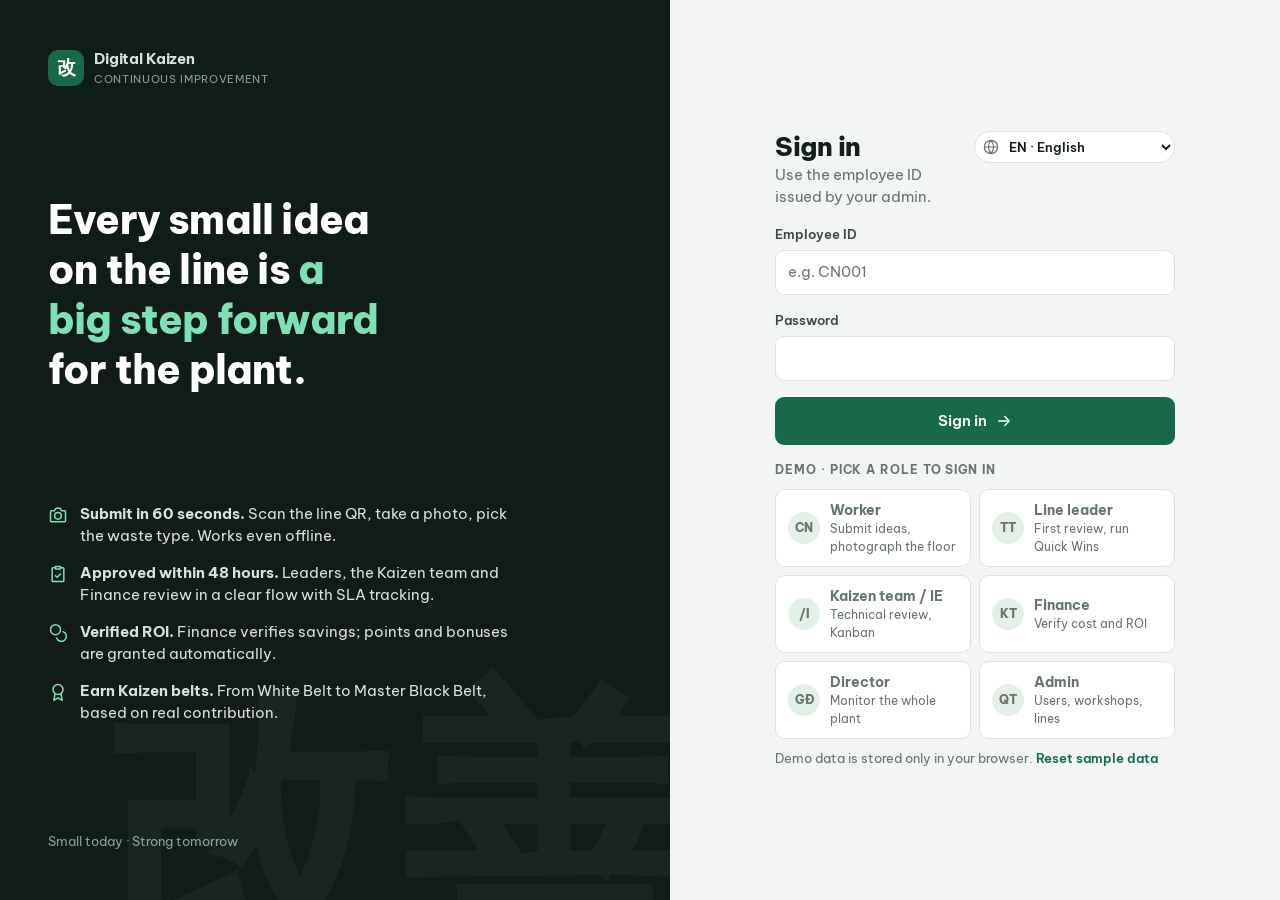
==== commit bccad6d0: "Add i18n: Vietnamese, English, Chinese and Indonesian - i18n.js: dictionary keyed by Vietnamese sour" ====
--- a/demo/index.html
+++ b/demo/index.html
@@ -94,6 +94,12 @@
 #app { padding-block: 24px 48px; padding-left: max(24px, env(safe-area-inset-left, 0px)); padding-right: max(24px, env(safe-area-inset-right, 0px)); width: 100%; max-width: 1280px; margin: 0 auto; }
 .tabbar { display: none; }
 .scrim { display: none; }
+
+/* ---------- language switcher ---------- */
+.lang { position: relative; display: inline-flex; align-items: center; color: var(--muted); }
+.lang .ic { position: absolute; left: 9px; pointer-events: none; }
+.lang select { width: auto; padding: 6px 10px 6px 30px; font-size: 13px; font-weight: 600; border-radius: 20px; background: var(--surface); cursor: pointer; }
+@media (max-width: 720px) { .top .lang select { width: 64px; color: transparent; } .top .lang select option { color: var(--ink); } .top .lang::after { content: attr(data-short); position: absolute; left: 30px; font-size: 13px; font-weight: 700; color: var(--ink); pointer-events: none; } }
 
 /* ---------- primitives ---------- */
 .btn { display: inline-flex; align-items: center; justify-content: center; gap: 8px; font: inherit; font-weight: 600; font-size: 14px; padding: 9px 16px; border-radius: 9px; border: 1px solid transparent; cursor: pointer; background: var(--brand); color: var(--brand-ink); white-space: nowrap; transition: background .15s, transform .05s; }
@@ -497,6 +503,7 @@
         <button class="icon-btn menu-btn" id="menu" aria-label="Mở menu"></button>
         <div class="crumb" id="crumb"></div>
         <span id="demo-tag"></span>
+        <span id="lang"></span>
         <span class="net" id="net"><span class="net-txt">Trực tuyến</span></span>
         <a class="btn top-new" href="#/new" id="top-new"></a>
       </header>
@@ -1113,6 +1120,7 @@
   road: 'M4 22 9 2M20 22 15 2M12 6v2M12 12v2M12 18v2',
   link: 'M10 13a5 5 0 0 0 7.5.5l3-3a5 5 0 0 0-7-7l-1.7 1.7M14 11a5 5 0 0 0-7.5-.5l-3 3a5 5 0 0 0 7 7l1.7-1.7',
   copy: 'M9 9h12v12H9zM5 15H3V3h12v2',
+  globe: 'M12 22a10 10 0 1 0 0-20 10 10 0 0 0 0 20zM2 12h20M12 2a15 15 0 0 1 0 20M12 2a15 15 0 0 0 0 20',
 };
 
 function icon(name, size = 20, cls = '') {
@@ -1216,14 +1224,14 @@
 }
 
 // Grouped vertical bars. series: [{key,label,cls}], rows: [{label, [key]: n}]
-function columnChart(rows, series, { height = 220 } = {}) {
+function columnChart(rows, { aria = '', height = 220 } = {}, series = []) {
   const W = 640, H = height, L = 34, B = 26, T = 10, R = 6;
   const max = niceMax(Math.max(1, ...rows.flatMap((r) => series.map((s) => +r[s.key] || 0))));
   const pw = (W - L - R) / rows.length, gap = 2;
   const bw = Math.min(18, (pw * 0.62 - gap * (series.length - 1)) / series.length);
   const y = (v) => T + (H - T - B) * (1 - v / max);
   const ticks = [0, max / 2, max];
-  let svg = `<svg viewBox="0 0 ${W} ${H}" class="chart" role="img" aria-label="${series.map((s) => s.label).join(', ')} theo tháng">`;
+  let svg = `<svg viewBox="0 0 ${W} ${H}" class="chart" role="img" aria-label="${aria}">`;
   ticks.forEach((t) => {
     svg += `<line x1="${L}" x2="${W - R}" y1="${y(t)}" y2="${y(t)}" class="grid${t === 0 ? ' base' : ''}"/>`;
     svg += `<text x="${L - 6}" y="${y(t) + 4}" class="axis" text-anchor="end">${fmtN(t)}</text>`;
@@ -1272,6 +1280,609 @@
     <circle cx="${last[0]}" cy="${last[1]}" r="2.6" class="spark-dot"/></svg>`;
 }
 
+// ---- i18n.js ----
+// i18n: Vietnamese is the source language; strings are keyed by their Vietnamese text.
+// [English, 简体中文, Bahasa Indonesia]. Missing entries fall back to Vietnamese.
+// Static UI text is translated automatically by a DOM observer; text with values uses t(key, params).
+
+const LANGS = [
+  { code: 'vi', label: 'Tiếng Việt', short: 'VI', locale: 'vi-VN' },
+  { code: 'en', label: 'English', short: 'EN', locale: 'en-US' },
+  { code: 'zh', label: '中文', short: '中', locale: 'zh-CN' },
+  { code: 'id', label: 'Bahasa Indonesia', short: 'ID', locale: 'id-ID' },
+];
+const IDX = { en: 0, zh: 1, id: 2 };
+
+const D = {
+  // ---- navigation & shell
+  'Vận hành': ['Operations', '运营', 'Operasional'],
+  'Tổng quan': ['Overview', '总览', 'Ringkasan'],
+  'Sáng kiến': ['Ideas', '改善提案', 'Ide'],
+  'Bảng Kaizen': ['Kaizen board', '改善看板', 'Papan Kaizen'],
+  'Phê duyệt': ['Approvals', '审批', 'Persetujuan'],
+  'Hiệu quả': ['Performance', '绩效', 'Kinerja'],
+  'Phân tích & ROI': ['Analytics & ROI', '分析与投资回报', 'Analitik & ROI'],
+  'Bảng vàng': ['Hall of fame', '光荣榜', 'Papan prestasi'],
+  'Tri thức': ['Knowledge', '知识', 'Pengetahuan'],
+  'Học viện Lean': ['Lean Academy', '精益学院', 'Akademi Lean'],
+  'Hệ thống': ['System', '系统', 'Sistem'],
+  'Quản trị': ['Admin', '管理', 'Admin'],
+  'Sáng kiến cải tiến': ['Improvement ideas', '改善提案', 'Ide perbaikan'],
+  'Đề xuất sáng kiến': ['Submit an idea', '提交提案', 'Ajukan ide'],
+  'Chi tiết sáng kiến': ['Idea details', '提案详情', 'Detail ide'],
+  'Cải tiến liên tục': ['Continuous improvement', '持续改善', 'Perbaikan berkelanjutan'],
+  'Đề xuất cải tiến': ['Propose improvement', '提出改善', 'Usulkan perbaikan'],
+  'Duyệt': ['Approve', '审批', 'Setujui'],
+  'Duyệt ({n})': ['Approve ({n})', '审批 ({n})', 'Setujui ({n})'],
+  'Thêm': ['More', '更多', 'Lainnya'],
+  'Trực tuyến': ['Online', '在线', 'Daring'],
+  'Ngoại tuyến': ['Offline', '离线', 'Luring'],
+  'Đăng xuất': ['Sign out', '退出', 'Keluar'],
+  'Điều hướng chính': ['Main navigation', '主导航', 'Navigasi utama'],
+  'Điều hướng nhanh': ['Quick navigation', '快捷导航', 'Navigasi cepat'],
+  'Mở menu': ['Open menu', '打开菜单', 'Buka menu'],
+  'Ngôn ngữ': ['Language', '语言', 'Bahasa'],
+  'Đã đồng bộ {n} sáng kiến': ['Synced {n} ideas', '已同步 {n} 条提案', '{n} ide tersinkron'],
+  'Không tải được trang': ['Could not load this page', '页面加载失败', 'Halaman gagal dimuat'],
+  'Về Tổng quan': ['Back to overview', '返回总览', 'Kembali ke ringkasan'],
+  'vừa xong': ['just now', '刚刚', 'baru saja'],
+  '{n} phút trước': ['{n} min ago', '{n} 分钟前', '{n} menit lalu'],
+  '{n} giờ trước': ['{n} h ago', '{n} 小时前', '{n} jam lalu'],
+  '{n} ngày trước': ['{n} days ago', '{n} 天前', '{n} hari lalu'],
+
+  // ---- roles
+  'Công nhân': ['Worker', '工人', 'Pekerja'],
+  'Tổ trưởng': ['Line leader', '组长', 'Ketua lini'],
+  'Ban Kaizen / IE': ['Kaizen team / IE', '改善小组 / IE', 'Tim Kaizen / IE'],
+  'Kế toán': ['Finance', '财务', 'Keuangan'],
+  'Ban Giám đốc': ['Management', '管理层', 'Manajemen'],
+  'Giám đốc': ['Director', '厂长', 'Direktur'],
+  'Ban Kaizen': ['Kaizen team', '改善小组', 'Tim Kaizen'],
+
+  // ---- login
+  'Gửi ý tưởng, chụp ảnh hiện trường': ['Submit ideas, photograph the floor', '提交想法，拍摄现场', 'Kirim ide, foto lapangan'],
+  'Sơ duyệt, xử lý Quick Win': ['First review, run Quick Wins', '初审，处理快速改善', 'Tinjauan awal, Quick Win'],
+  'Thẩm định kỹ thuật, Kanban': ['Technical review, Kanban', '技术评审，看板', 'Tinjauan teknis, Kanban'],
+  'Xác thực chi phí và ROI': ['Verify cost and ROI', '核实成本与回报', 'Verifikasi biaya dan ROI'],
+  'Theo dõi toàn nhà máy': ['Monitor the whole plant', '掌控全厂', 'Pantau seluruh pabrik'],
+  'Người dùng, xưởng, chuyền': ['Users, workshops, lines', '用户、车间、产线', 'Pengguna, bengkel, lini'],
+  'Mỗi ý tưởng nhỏ tại chuyền là': ['Every small idea on the line is', '产线上的每个小想法，都是', 'Setiap ide kecil di lini adalah'],
+  'một bước tiến lớn': ['a big step forward', '一次大的飞跃', 'langkah besar'],
+  'của nhà máy.': ['for the plant.', '工厂的进步。', 'bagi pabrik.'],
+  'Gửi đề xuất trong 60 giây.': ['Submit in 60 seconds.', '60 秒提交提案。', 'Kirim dalam 60 detik.'],
+  'Quét QR tại chuyền, chụp ảnh, chọn loại lãng phí. Mất mạng vẫn gửi được.': ['Scan the line QR, take a photo, pick the waste type. Works even offline.', '扫描产线二维码，拍照，选择浪费类型。断网也能提交。', 'Pindai QR lini, ambil foto, pilih jenis pemborosan. Tetap bisa tanpa internet.'],
+  'Duyệt dưới 48 giờ.': ['Approved within 48 hours.', '48 小时内审批。', 'Disetujui dalam 48 jam.'],
+  'Tổ trưởng, Ban Kaizen, Kế toán duyệt theo luồng rõ ràng, có theo dõi SLA.': ['Leaders, the Kaizen team and Finance review in a clear flow with SLA tracking.', '组长、改善小组、财务按清晰流程审批，并跟踪时限。', 'Ketua lini, tim Kaizen, dan Keuangan meninjau dalam alur jelas dengan pemantauan SLA.'],
+  'ROI được kiểm chứng.': ['Verified ROI.', '经核实的回报。', 'ROI terverifikasi.'],
+  'Kế toán xác thực tiết kiệm, hệ thống tự cộng điểm và thưởng.': ['Finance verifies savings; points and bonuses are granted automatically.', '财务核实节约金额，系统自动发放积分与奖金。', 'Keuangan memverifikasi penghematan; poin dan bonus diberikan otomatis.'],
+  'Thăng đai Kaizen.': ['Earn Kaizen belts.', '晋升改善腰带。', 'Raih sabuk Kaizen.'],
+  'Từ Đai Trắng đến Đai Đen Bậc Thầy theo đóng góp thực tế.': ['From White Belt to Master Black Belt, based on real contribution.', '根据实际贡献，从白带晋升至黑带大师。', 'Dari Sabuk Putih hingga Master Sabuk Hitam sesuai kontribusi nyata.'],
+  'Nhỏ hôm nay · Mạnh ngày mai': ['Small today · Strong tomorrow', '今日小改善 · 明日大不同', 'Kecil hari ini · Kuat esok hari'],
+  'Đăng nhập': ['Sign in', '登录', 'Masuk'],
+  'Dùng mã nhân viên do quản trị cấp.': ['Use the employee ID issued by your admin.', '请使用管理员分配的工号。', 'Gunakan ID karyawan dari admin.'],
+  'Mã nhân viên': ['Employee ID', '工号', 'ID karyawan'],
+  'Mật khẩu': ['Password', '密码', 'Kata sandi'],
+  'VD: CN001': ['e.g. CN001', '例如：CN001', 'mis. CN001'],
+  'Bản demo · chọn vai trò để vào nhanh': ['Demo · pick a role to sign in', '演示版 · 选择角色快速进入', 'Demo · pilih peran untuk masuk'],
+  'Dữ liệu demo chỉ lưu trong trình duyệt của bạn.': ['Demo data is stored only in your browser.', '演示数据仅保存在您的浏览器中。', 'Data demo hanya tersimpan di peramban Anda.'],
+  'Khôi phục dữ liệu mẫu': ['Reset sample data', '恢复示例数据', 'Pulihkan data contoh'],
+  'Đã khôi phục dữ liệu mẫu': ['Sample data reset', '已恢复示例数据', 'Data contoh dipulihkan'],
+  'Sai mã nhân viên. Chọn một tài khoản demo bên dưới.': ['Unknown employee ID. Pick a demo account below.', '工号错误。请选择下方的演示账号。', 'ID karyawan salah. Pilih akun demo di bawah.'],
+  'sai mã nhân viên hoặc mật khẩu': ['wrong employee ID or password', '工号或密码错误', 'ID karyawan atau kata sandi salah'],
+
+  // ---- home
+  'Chào buổi sáng': ['Good morning', '早上好', 'Selamat pagi'],
+  'Chào buổi trưa': ['Good afternoon', '中午好', 'Selamat siang'],
+  'Chào buổi chiều': ['Good afternoon', '下午好', 'Selamat sore'],
+  'Chào buổi tối': ['Good evening', '晚上好', 'Selamat malam'],
+  'Nguyên tắc Kaizen hôm nay': ["Today's Kaizen principle", '今日改善原则', 'Prinsip Kaizen hari ini'],
+  'Cấp đai Kaizen của bạn': ['Your Kaizen belt', '您的改善腰带', 'Sabuk Kaizen Anda'],
+  '{n} điểm cải tiến': ['{n} improvement points', '{n} 改善积分', '{n} poin perbaikan'],
+  'Còn {n} điểm để lên {belt}. Mỗi Quick Win +10, mỗi dự án lớn +50.': ['{n} points to {belt}. Each Quick Win +10, each major project +50.', '再得 {n} 分晋升 {belt}。每个快速改善 +10，每个大项目 +50。', '{n} poin lagi menuju {belt}. Setiap Quick Win +10, proyek besar +50.'],
+  'Bạn đã đạt cấp đai cao nhất.': ['You have reached the highest belt.', '您已达到最高腰带。', 'Anda telah mencapai sabuk tertinggi.'],
+  'Xem Bảng vàng': ['View hall of fame', '查看光荣榜', 'Lihat papan prestasi'],
+  'Sáng kiến của bạn': ['Your ideas', '您的提案', 'Ide Anda'],
+  'Sáng kiến trong xưởng': ['Ideas in workshop', '车间提案', 'Ide di bengkel'],
+  'Sáng kiến toàn nhà máy': ['Plant-wide ideas', '全厂提案', 'Ide seluruh pabrik'],
+  '{n} người tham gia': ['{n} participants', '{n} 人参与', '{n} peserta'],
+  'Đã hoàn thành': ['Completed', '已完成', 'Selesai'],
+  'Tỷ lệ hoàn thành {n}%': ['Completion rate {n}%', '完成率 {n}%', 'Tingkat penyelesaian {n}%'],
+  'Tiết kiệm đã xác thực': ['Verified savings', '已核实节约', 'Penghematan terverifikasi'],
+  'Ước tính {v}/năm': ['Estimated {v}/yr', '预计 {v}/年', 'Estimasi {v}/thn'],
+  'Thời gian sơ duyệt TB': ['Avg. first-review time', '平均初审时间', 'Rata-rata waktu tinjauan awal'],
+  'giờ': ['h', '小时', 'jam'],
+  'Đạt mục tiêu dưới 48 giờ': ['Within 48-hour target', '达到 48 小时目标', 'Sesuai target 48 jam'],
+  'Vượt mục tiêu 48 giờ': ['Over 48-hour target', '超出 48 小时目标', 'Melebihi target 48 jam'],
+  'Săn lãng phí tại Gemba': ['Hunt waste at the Gemba', '现场寻找浪费', 'Buru pemborosan di Gemba'],
+  'Thấy lãng phí nào? Chạm để đề xuất ngay': ['Spotted waste? Tap to propose a fix', '发现浪费？点击立即提案', 'Melihat pemborosan? Ketuk untuk mengusulkan'],
+  'Việc cần làm': ['To do', '待办事项', 'Tugas'],
+  'Đang chờ có mạng để đồng bộ': ['Waiting for network to sync', '等待网络同步', 'Menunggu jaringan untuk sinkron'],
+  'Chờ bạn duyệt cấp {lvl} · {h} giờ': ['Awaiting your {lvl} review · {h} h', '待您 {lvl} 审批 · {h} 小时', 'Menunggu tinjauan {lvl} Anda · {h} jam'],
+  'Người duyệt yêu cầu chỉnh sửa': ['Reviewer requested changes', '审批人要求修改', 'Peninjau meminta revisi'],
+  'Bản nháp chưa gửi duyệt': ['Draft not yet submitted', '草稿尚未提交', 'Draf belum diajukan'],
+  'Thực hiện và tải ảnh After': ['Implement and upload an After photo', '实施并上传改善后照片', 'Laksanakan dan unggah foto After'],
+  'Cập nhật tiến độ Kanban': ['Update Kanban progress', '更新看板进度', 'Perbarui progres Kanban'],
+  'Không còn việc tồn': ['All caught up', '没有待办事项', 'Semua tugas selesai'],
+  'Bạn đã xử lý xong mọi việc. Hãy đi một vòng Gemba để tìm cơ hội cải tiến mới.': ['You have handled everything. Walk the Gemba to find new opportunities.', '所有事项已处理完毕。去现场走一圈，发现新的改善机会吧。', 'Semua sudah ditangani. Kelilingi Gemba untuk menemukan peluang baru.'],
+  'Sáng kiến của tôi:': ['My ideas:', '我的提案：', 'Ide saya:'],
+  '· hoàn thành': ['· completed', '· 已完成', '· selesai'],
+  '· ước tính tiết kiệm': ['· estimated savings', '· 预计节约', '· estimasi penghematan'],
+  'Xem tất cả': ['View all', '查看全部', 'Lihat semua'],
+  'Hoạt động gần đây': ['Recent activity', '最近动态', 'Aktivitas terbaru'],
+  'Chưa có hoạt động': ['No activity yet', '暂无动态', 'Belum ada aktivitas'],
+  'Các sự kiện gửi, duyệt, bình luận sẽ hiển thị ở đây.': ['Submissions, approvals and comments will appear here.', '提交、审批和评论将显示在这里。', 'Pengajuan, persetujuan, dan komentar akan muncul di sini.'],
+  'đã gửi sáng kiến': ['submitted', '提交了提案', 'mengajukan'],
+  'đã hoàn thành sáng kiến': ['completed', '完成了提案', 'menyelesaikan'],
+  'đã bình luận về': ['commented on', '评论了', 'mengomentari'],
+  '{who} đã duyệt': ['{who} approved', '{who} 已批准', '{who} menyetujui'],
+  '{who} đã từ chối': ['{who} rejected', '{who} 已拒绝', '{who} menolak'],
+  '{who} yêu cầu sửa': ['{who} requested changes', '{who} 要求修改', '{who} meminta revisi'],
+
+  // ---- ideas list
+  'Tất cả': ['All', '全部', 'Semua'],
+  'Chờ duyệt': ['Pending', '待审批', 'Menunggu'],
+  'Đang thực hiện': ['In progress', '进行中', 'Berjalan'],
+  'Hoàn thành': ['Completed', '已完成', 'Selesai'],
+  'Từ chối': ['Rejected', '已拒绝', 'Ditolak'],
+  'Nháp': ['Draft', '草稿', 'Draf'],
+  'Mọi ý tưởng trong phạm vi bạn được xem, từ lúc gửi đến khi được khen thưởng.': ['Every idea you can see, from submission to reward.', '您可查看的所有提案，从提交到奖励。', 'Semua ide yang dapat Anda lihat, dari pengajuan hingga penghargaan.'],
+  'Xuất Excel': ['Export to Excel', '导出 Excel', 'Ekspor Excel'],
+  'Đề xuất mới': ['New idea', '新提案', 'Ide baru'],
+  'Tìm theo tiêu đề hoặc mã KZ…': ['Search by title or KZ code…', '按标题或 KZ 编号搜索…', 'Cari judul atau kode KZ…'],
+  'Tìm kiếm': ['Search', '搜索', 'Cari'],
+  'Loại lãng phí': ['Waste type', '浪费类型', 'Jenis pemborosan'],
+  'Mọi loại lãng phí': ['All waste types', '所有浪费类型', 'Semua jenis pemborosan'],
+  'Loại cải tiến': ['Improvement type', '改善类型', 'Jenis perbaikan'],
+  'Quick Win và Dự án': ['Quick Wins and projects', '快速改善与项目', 'Quick Win dan proyek'],
+  'Dự án lớn': ['Major project', '大项目', 'Proyek besar'],
+  'Của tôi': ['Mine', '我的', 'Milik saya'],
+  '{n} sáng kiến': ['{n} ideas', '{n} 条提案', '{n} ide'],
+  '{n} sáng kiến đang chờ đồng bộ': ['{n} ideas waiting to sync', '{n} 条提案等待同步', '{n} ide menunggu sinkron'],
+  'Không có sáng kiến phù hợp': ['No matching ideas', '没有符合条件的提案', 'Tidak ada ide yang cocok'],
+  'Thử bỏ bớt bộ lọc, hoặc gửi đề xuất đầu tiên cho nhóm này.': ['Try removing filters, or submit the first idea for this group.', '尝试减少筛选条件，或为此类提交第一条提案。', 'Coba kurangi filter, atau ajukan ide pertama untuk grup ini.'],
+
+  // ---- board
+  'Chờ sơ duyệt': ['Awaiting first review', '待初审', 'Menunggu tinjauan awal'],
+  'Quick Win tại chuyền': ['Quick Win on the line', '产线快速改善', 'Quick Win di lini'],
+  'Chờ Ban Kaizen': ['Awaiting Kaizen team', '待改善小组', 'Menunggu tim Kaizen'],
+  'Đang triển khai': ['Implementing', '实施中', 'Diterapkan'],
+  'Thẩm định ROI': ['ROI review', 'ROI 审核', 'Tinjauan ROI'],
+  'Dòng chảy của mọi sáng kiến qua từng chặng phê duyệt. Cột dồn nhiều thẻ là nơi đang tắc nghẽn.': ['The flow of every idea through each approval stage. Crowded columns show bottlenecks.', '所有提案在各审批阶段的流动。卡片堆积的列就是瓶颈所在。', 'Alur setiap ide melalui tahap persetujuan. Kolom yang menumpuk menunjukkan hambatan.'],
+  'Trống': ['Empty', '空', 'Kosong'],
+
+  // ---- approvals
+  'Sơ duyệt cấp Tổ': ['Line-level review', '组长初审', 'Tinjauan tingkat lini'],
+  'Thẩm định Ban Kaizen': ['Kaizen team review', '改善小组评审', 'Tinjauan tim Kaizen'],
+  'Thẩm định tài chính': ['Financial review', '财务审核', 'Tinjauan keuangan'],
+  'Mục tiêu: phản hồi mọi sáng kiến trong vòng 48 giờ. Lý do là bắt buộc khi từ chối hoặc yêu cầu sửa.': ['Goal: respond to every idea within 48 hours. A reason is required to reject or request changes.', '目标：48 小时内回复所有提案。拒绝或要求修改时必须填写理由。', 'Target: tanggapi setiap ide dalam 48 jam. Alasan wajib saat menolak atau meminta revisi.'],
+  '{n} đang chờ': ['{n} pending', '{n} 待处理', '{n} menunggu'],
+  '{h} giờ': ['{h} h', '{h} 小时', '{h} jam'],
+  '{h} giờ · quá hạn': ['{h} h · overdue', '{h} 小时 · 已超时', '{h} jam · terlambat'],
+  'Ảnh hiện trường': ['Floor photo', '现场照片', 'Foto lapangan'],
+  '· ước tính': ['· est.', '· 预计', '· est.'],
+  '/năm': ['/yr', '/年', '/thn'],
+  'Hiện trạng': ['Current state', '现状', 'Kondisi saat ini'],
+  'Đề xuất': ['Proposal', '提案', 'Usulan'],
+  'Ý kiến phản hồi cho người đề xuất (bắt buộc khi từ chối / yêu cầu sửa)': ['Feedback to the submitter (required to reject / request changes)', '给提案人的反馈（拒绝/要求修改时必填）', 'Umpan balik untuk pengusul (wajib saat menolak / meminta revisi)'],
+  'Ý kiến phản hồi': ['Feedback', '反馈意见', 'Umpan balik'],
+  'Chi phí đầu tư thực tế (₫)': ['Actual investment (₫)', '实际投资 (₫)', 'Investasi aktual (₫)'],
+  'Tiết kiệm / năm đã xác thực (₫)': ['Verified savings / year (₫)', '核实年节约 (₫)', 'Penghematan terverifikasi / tahun (₫)'],
+  'Duyệt · Quick Win': ['Approve · Quick Win', '批准 · 快速改善', 'Setujui · Quick Win'],
+  'Duyệt · Dự án lớn → IE': ['Approve · Major project → IE', '批准 · 大项目 → IE', 'Setujui · Proyek besar → IE'],
+  'Xác thực & hoàn thành': ['Verify & complete', '核实并完成', 'Verifikasi & selesaikan'],
+  'Phê duyệt triển khai': ['Approve implementation', '批准实施', 'Setujui penerapan'],
+  'Yêu cầu sửa': ['Request changes', '要求修改', 'Minta revisi'],
+  'Không có sáng kiến nào chờ bạn': ['Nothing waiting for you', '没有待您审批的提案', 'Tidak ada yang menunggu Anda'],
+  'Mọi đề xuất đã được phản hồi đúng hạn. Làm tốt lắm!': ['Every proposal has been answered on time. Well done!', '所有提案均已按时回复。干得好！', 'Semua usulan sudah ditanggapi tepat waktu. Kerja bagus!'],
+  'Đã chuyển sang: {s}': ['Moved to: {s}', '已转为：{s}', 'Dipindahkan ke: {s}'],
+
+  // ---- statuses
+  'Chờ thẩm định ROI': ['Awaiting ROI review', '待 ROI 审核', 'Menunggu tinjauan ROI'],
+  'Cần chỉnh sửa': ['Needs changes', '需要修改', 'Perlu revisi'],
+  'Quick Win · đang làm': ['Quick Win · in progress', '快速改善 · 进行中', 'Quick Win · berjalan'],
+  'Chờ đồng bộ': ['Waiting to sync', '等待同步', 'Menunggu sinkron'],
+
+  // ---- detail
+  'Gửi đề xuất': ['Submitted', '提交', 'Diajukan'],
+  'Sơ duyệt': ['First review', '初审', 'Tinjauan awal'],
+  'Triển khai': ['Implementation', '实施', 'Penerapan'],
+  'Làm tại chuyền': ['Done on the line', '产线实施', 'Dikerjakan di lini'],
+  'Bị từ chối': ['Rejected', '被拒绝', 'Ditolak'],
+  'Danh sách sáng kiến': ['All ideas', '提案列表', 'Daftar ide'],
+  '{n} ủng hộ': ['{n} support', '{n} 支持', '{n} dukungan'],
+  'Trước cải tiến · Hiện trạng': ['Before · Current state', '改善前 · 现状', 'Sebelum · Kondisi saat ini'],
+  'Sau cải tiến · Giải pháp': ['After · Solution', '改善后 · 方案', 'Sesudah · Solusi'],
+  'Chưa có ảnh hiện trạng': ['No before photo yet', '暂无改善前照片', 'Belum ada foto sebelum'],
+  'Chưa có ảnh sau cải tiến': ['No after photo yet', '暂无改善后照片', 'Belum ada foto sesudah'],
+  'Tải ảnh After': ['Upload After photo', '上传改善后照片', 'Unggah foto After'],
+  'Lợi ích mong đợi': ['Expected benefit', '预期效益', 'Manfaat yang diharapkan'],
+  'Lãng phí được loại bỏ': ['Waste eliminated', '消除的浪费', 'Pemborosan yang dihilangkan'],
+  'Kanban triển khai': ['Implementation Kanban', '实施看板', 'Kanban penerapan'],
+  '{a}/{b} hoàn thành': ['{a}/{b} done', '{a}/{b} 已完成', '{a}/{b} selesai'],
+  'Cần làm': ['To do', '待办', 'Akan dikerjakan'],
+  'Đang làm': ['Doing', '进行中', 'Dikerjakan'],
+  'Chưa giao': ['Unassigned', '未分配', 'Belum ditugaskan'],
+  'hạn {d}': ['due {d}', '截止 {d}', 'tenggat {d}'],
+  'Lùi': ['Back', '后退', 'Mundur'],
+  'Tiến': ['Forward', '前进', 'Maju'],
+  'Thêm công việc triển khai…': ['Add an implementation task…', '添加实施任务…', 'Tambah tugas penerapan…'],
+  'Tên công việc': ['Task name', '任务名称', 'Nama tugas'],
+  'Hạn': ['Due date', '截止日期', 'Tenggat'],
+  'Thảo luận': ['Discussion', '讨论', 'Diskusi'],
+  '{n} bình luận': ['{n} comments', '{n} 条评论', '{n} komentar'],
+  'Chưa có bình luận. Hãy góp ý để ý tưởng tốt hơn.': ['No comments yet. Share feedback to make the idea better.', '暂无评论。提出建议，让想法更完善。', 'Belum ada komentar. Beri masukan agar ide lebih baik.'],
+  'Góp ý, đặt câu hỏi, chia sẻ kinh nghiệm…': ['Give feedback, ask, share experience…', '提出建议、提问、分享经验…', 'Beri masukan, bertanya, berbagi pengalaman…'],
+  'Bình luận': ['Comment', '评论', 'Komentar'],
+  'Gửi': ['Send', '发送', 'Kirim'],
+  'Việc tiếp theo': ['Next step', '下一步', 'Langkah berikutnya'],
+  'Gửi duyệt': ['Submit for approval', '提交审批', 'Ajukan persetujuan'],
+  'Cần ít nhất một ảnh After.': ['At least one After photo is required.', '至少需要一张改善后照片。', 'Minimal satu foto After diperlukan.'],
+  'Mọi công việc phải xong và có ảnh After.': ['All tasks must be done and an After photo uploaded.', '所有任务须完成并上传改善后照片。', 'Semua tugas harus selesai dan ada foto After.'],
+  'Hoàn thành Quick Win': ['Complete Quick Win', '完成快速改善', 'Selesaikan Quick Win'],
+  'Hoàn thành, chuyển Kế toán': ['Complete, send to Finance', '完成并转财务', 'Selesai, kirim ke Keuangan'],
+  'Thông tin': ['Details', '信息', 'Informasi'],
+  'Người đề xuất': ['Submitter', '提案人', 'Pengusul'],
+  'Người phụ trách': ['Owner', '负责人', 'Penanggung jawab'],
+  'Ngày gửi': ['Submitted on', '提交日期', 'Tanggal diajukan'],
+  'Ước tính tiết kiệm': ['Estimated savings', '预计节约', 'Estimasi penghematan'],
+  '{v}/năm': ['{v}/yr', '{v}/年', '{v}/thn'],
+  'Hiệu quả tài chính': ['Financial impact', '财务效益', 'Dampak keuangan'],
+  'Đã xác thực': ['Verified', '已核实', 'Terverifikasi'],
+  'Dự toán': ['Estimate', '预算', 'Estimasi'],
+  'ROI năm đầu': ['First-year ROI', '首年 ROI', 'ROI tahun pertama'],
+  'Chi phí đầu tư': ['Investment', '投资成本', 'Investasi'],
+  'Tiết kiệm / năm': ['Savings / year', '年节约', 'Penghematan / tahun'],
+  'Tiết kiệm mỗi năm': ['Savings per year', '每年节约', 'Penghematan per tahun'],
+  'Hoàn vốn': ['Payback', '回收期', 'Balik modal'],
+  '{n} tháng': ['{n} months', '{n} 个月', '{n} bulan'],
+  'Xác thực': ['Verified on', '核实日期', 'Diverifikasi'],
+  'Chưa nhập số liệu.': ['No figures entered yet.', '尚未录入数据。', 'Belum ada angka.'],
+  'Chi phí đầu tư (₫)': ['Investment (₫)', '投资成本 (₫)', 'Investasi (₫)'],
+  'Tiết kiệm / năm (₫)': ['Savings / year (₫)', '年节约 (₫)', 'Penghematan / tahun (₫)'],
+  'Lưu dự toán': ['Save estimate', '保存预算', 'Simpan estimasi'],
+  'Khen thưởng': ['Rewards', '奖励', 'Penghargaan'],
+  '+{p} điểm': ['+{p} points', '+{p} 积分', '+{p} poin'],
+  '+{p} điểm · thưởng {v}': ['+{p} points · bonus {v}', '+{p} 积分 · 奖金 {v}', '+{p} poin · bonus {v}'],
+  'Lịch sử phê duyệt': ['Approval history', '审批记录', 'Riwayat persetujuan'],
+  'đang chờ': ['pending', '待处理', 'menunggu'],
+  'đã duyệt': ['approved', '已批准', 'disetujui'],
+  'từ chối': ['rejected', '已拒绝', 'ditolak'],
+  'yêu cầu sửa': ['changes requested', '要求修改', 'minta revisi'],
+  'Chưa gửi duyệt': ['Not submitted yet', '尚未提交', 'Belum diajukan'],
+  'Đã gửi duyệt': ['Submitted for approval', '已提交审批', 'Diajukan untuk persetujuan'],
+  'Đã cập nhật trạng thái': ['Status updated', '状态已更新', 'Status diperbarui'],
+  'Đã tải ảnh After': ['After photo uploaded', '已上传改善后照片', 'Foto After diunggah'],
+  'Đã thêm công việc': ['Task added', '已添加任务', 'Tugas ditambahkan'],
+  'Đã lưu dự toán': ['Estimate saved', '预算已保存', 'Estimasi disimpan'],
+
+  // ---- wizard
+  'Vấn đề tại Gemba': ['Problem at the Gemba', '现场问题', 'Masalah di Gemba'],
+  'Giải pháp cải tiến': ['Improvement', '改善方案', 'Solusi perbaikan'],
+  'Hình ảnh & gửi': ['Photos & submit', '照片与提交', 'Foto & kirim'],
+  'Mô tả điều bạn thấy, điều bạn muốn thay đổi, và chụp ảnh hiện trường.': ['Describe what you see, what you want to change, and take photos of the floor.', '描述您看到的问题、希望改变的内容，并拍摄现场照片。', 'Jelaskan apa yang Anda lihat, apa yang ingin diubah, dan ambil foto lapangan.'],
+  '(quét QR)': ['(scanned QR)', '（扫码）', '(pindai QR)'],
+  'Tiêu đề ngắn gọn *': ['Short title *', '简短标题 *', 'Judul singkat *'],
+  'VD: Gắn nam châm giữ kéo tại bàn may': ['e.g. Magnetic scissor holder at sewing tables', '例如：在缝纫台安装磁铁固定剪刀', 'mis. Pemegang gunting magnet di meja jahit'],
+  'Lĩnh vực *': ['Category *', '类别 *', 'Kategori *'],
+  'Dây chuyền': ['Line', '产线', 'Lini'],
+  'Theo hồ sơ của tôi': ['From my profile', '按我的档案', 'Sesuai profil saya'],
+  'Hiện trạng / vấn đề bạn thấy *': ['Current state / problem you see *', '现状 / 您发现的问题 *', 'Kondisi / masalah yang Anda lihat *'],
+  'Chuyện gì đang xảy ra? Mất bao lâu, xảy ra bao nhiêu lần?': ['What is happening? How long does it take, how often?', '发生了什么？耗时多久，发生几次？', 'Apa yang terjadi? Berapa lama, seberapa sering?'],
+  'Loại lãng phí (chọn một hoặc nhiều)': ['Waste type (choose one or more)', '浪费类型（可多选）', 'Jenis pemborosan (pilih satu atau lebih)'],
+  'Giải pháp đề xuất *': ['Proposed solution *', '建议方案 *', 'Solusi yang diusulkan *'],
+  'Bạn muốn thay đổi điều gì? Làm như thế nào?': ['What do you want to change? How?', '您想改变什么？怎么做？', 'Apa yang ingin diubah? Bagaimana caranya?'],
+  'Giảm bao nhiêu phút, bao nhiêu lỗi, an toàn hơn ra sao…': ['Minutes saved, defects reduced, how much safer…', '节省多少分钟、减少多少缺陷、安全性如何提升…', 'Berapa menit dihemat, cacat berkurang, seberapa lebih aman…'],
+  'Công cụ Lean áp dụng': ['Lean tool applied', '应用的精益工具', 'Alat Lean yang diterapkan'],
+  'Ước tính tiết kiệm mỗi năm (₫)': ['Estimated savings per year (₫)', '预计年节约 (₫)', 'Estimasi penghematan per tahun (₫)'],
+  'Không chắc? Để trống, Ban Kaizen sẽ ước tính.': ['Not sure? Leave it blank, the Kaizen team will estimate.', '不确定？留空，改善小组会估算。', 'Tidak yakin? Kosongkan, tim Kaizen akan memperkirakan.'],
+  'Chụp hoặc chọn ảnh hiện trường (Before)': ['Take or choose floor photos (Before)', '拍摄或选择现场照片（改善前）', 'Ambil atau pilih foto lapangan (Before)'],
+  'Ảnh JPG/PNG/WEBP, video MP4. Kéo thả vào đây trên máy tính.': ['JPG/PNG/WEBP photos, MP4 video. Drag and drop here on a computer.', 'JPG/PNG/WEBP 照片，MP4 视频。电脑上可拖放到此处。', 'Foto JPG/PNG/WEBP, video MP4. Seret dan lepas di sini pada komputer.'],
+  'Xóa ảnh': ['Remove photo', '删除照片', 'Hapus foto'],
+  'Kiểm tra lại trước khi gửi': ['Review before submitting', '提交前检查', 'Periksa sebelum mengirim'],
+  'Tiêu đề': ['Title', '标题', 'Judul'],
+  'Lĩnh vực': ['Category', '类别', 'Kategori'],
+  'Giải pháp': ['Solution', '方案', 'Solusi'],
+  'Lãng phí': ['Waste', '浪费', 'Pemborosan'],
+  'Công cụ': ['Tool', '工具', 'Alat'],
+  'Ước tính': ['Estimate', '预计', 'Estimasi'],
+  'Quay lại': ['Back', '返回', 'Kembali'],
+  'Tiếp tục': ['Continue', '继续', 'Lanjut'],
+  'Lưu nháp': ['Save draft', '保存草稿', 'Simpan draf'],
+  'Cần nhập tiêu đề và hiện trạng': ['Enter a title and the current state', '请填写标题和现状', 'Isi judul dan kondisi saat ini'],
+  'Cần mô tả giải pháp đề xuất': ['Describe the proposed solution', '请描述建议方案', 'Jelaskan solusi yang diusulkan'],
+  'Đang ngoại tuyến. Đã lưu, sẽ tự gửi khi có mạng': ['Offline. Saved, will send automatically when online', '离线中。已保存，联网后自动发送', 'Luring. Tersimpan, akan dikirim otomatis saat daring'],
+  'Đã gửi {code}. Tổ trưởng sẽ phản hồi trong 48 giờ': ['Submitted {code}. Your line leader will reply within 48 hours', '已提交 {code}。组长将在 48 小时内回复', '{code} diajukan. Ketua lini akan menanggapi dalam 48 jam'],
+  'Đã lưu nháp {code}': ['Draft {code} saved', '草稿 {code} 已保存', 'Draf {code} disimpan'],
+  'Mất kết nối. Đã lưu ngoại tuyến': ['Connection lost. Saved offline', '连接中断。已离线保存', 'Koneksi terputus. Disimpan luring'],
+
+  // ---- analytics
+  'Hiệu quả chương trình Kaizen: số lượng, tốc độ, lãng phí được loại bỏ và giá trị tài chính đã xác thực.': ['Kaizen programme performance: volume, speed, waste eliminated and verified financial value.', '改善项目绩效：数量、速度、消除的浪费及经核实的财务价值。', 'Kinerja program Kaizen: jumlah, kecepatan, pemborosan yang dihilangkan, dan nilai keuangan terverifikasi.'],
+  '30 ngày': ['30 days', '30 天', '30 hari'],
+  'Quý': ['Quarter', '季度', 'Kuartal'],
+  '12 tháng': ['12 months', '12 个月', '12 bulan'],
+  'Sáng kiến đã gửi': ['Ideas submitted', '已提交提案', 'Ide diajukan'],
+  '{q} Quick Win · {m} dự án': ['{q} Quick Wins · {m} projects', '{q} 个快速改善 · {m} 个项目', '{q} Quick Win · {m} proyek'],
+  'Đầu tư {v}': ['Invested {v}', '投资 {v}', 'Investasi {v}'],
+  'Lợi ích ròng năm đầu': ['First-year net benefit', '首年净收益', 'Manfaat bersih tahun pertama'],
+  'Chưa có dự án xác thực': ['No verified projects yet', '暂无已核实项目', 'Belum ada proyek terverifikasi'],
+  'Đề xuất và hoàn thành theo tháng': ['Submitted and completed by month', '每月提交与完成', 'Diajukan dan selesai per bulan'],
+  'Đã gửi': ['Submitted', '已提交', 'Diajukan'],
+  'Xem dạng bảng': ['Show as table', '以表格查看', 'Lihat sebagai tabel'],
+  'Tháng': ['Month', '月份', 'Bulan'],
+  'Tháng {m}/{y}': ['{m}/{y}', '{y}年{m}月', 'Bulan {m}/{y}'],
+  'T{m}': ['M{m}', '{m}月', 'B{m}'],
+  'Tỷ lệ hoàn thành': ['Completion rate', '完成率', 'Tingkat penyelesaian'],
+  'Tỷ lệ sáng kiến được duyệt đã hoàn thành.': ['Share of approved ideas that are completed.', '已批准提案的完成比例。', 'Persentase ide yang disetujui dan selesai.'],
+  'Thời gian sơ duyệt trung bình': ['Average first-review time', '平均初审时间', 'Rata-rata waktu tinjauan awal'],
+  '(mục tiêu 48 giờ).': ['(target 48 h).', '（目标 48 小时）。', '(target 48 jam).'],
+  'Lãng phí được tấn công': ['Waste being tackled', '正在消除的浪费', 'Pemborosan yang ditangani'],
+  'Số sáng kiến': ['Number of ideas', '提案数量', 'Jumlah ide'],
+  'Chưa có dữ liệu': ['No data yet', '暂无数据', 'Belum ada data'],
+  'Hãy gắn loại lãng phí khi gửi đề xuất.': ['Tag the waste type when submitting ideas.', '提交提案时请标注浪费类型。', 'Tandai jenis pemborosan saat mengajukan ide.'],
+  'Phễu chuyển đổi': ['Conversion funnel', '转化漏斗', 'Corong konversi'],
+  'Từ ý tưởng đến kết quả': ['From idea to result', '从想法到成果', 'Dari ide ke hasil'],
+  'Qua sơ duyệt': ['Passed first review', '通过初审', 'Lolos tinjauan awal'],
+  'Đã triển khai': ['Implemented', '已实施', 'Diterapkan'],
+  'Theo lĩnh vực': ['By category', '按类别', 'Per kategori'],
+  'ROI theo xưởng và tháng': ['ROI by workshop and month', '按车间和月份的 ROI', 'ROI per bengkel dan bulan'],
+  'Chỉ gồm dự án đã được Kế toán xác thực': ['Only projects verified by Finance', '仅包含财务核实的项目', 'Hanya proyek terverifikasi Keuangan'],
+  'Xưởng': ['Workshop', '车间', 'Bengkel'],
+  'Dự án': ['Projects', '项目', 'Proyek'],
+  'Đầu tư': ['Investment', '投资', 'Investasi'],
+
+  // ---- leaderboard
+  'Bảng vàng Kaizen': ['Kaizen hall of fame', '改善光荣榜', 'Papan prestasi Kaizen'],
+  'Vinh danh những người tạo ra cải tiến thực sự. Điểm chỉ được cộng khi sáng kiến hoàn thành và được xác nhận.': ['Celebrating the people who make real improvements. Points count only when ideas are completed and confirmed.', '表彰真正带来改善的人。只有提案完成并确认后才计分。', 'Menghargai orang yang membuat perbaikan nyata. Poin dihitung hanya saat ide selesai dan dikonfirmasi.'],
+  'HẠNG {n}': ['RANK {n}', '第 {n} 名', 'PERINGKAT {n}'],
+  'điểm': ['points', '积分', 'poin'],
+  '{belt} · {c}/{n} hoàn thành': ['{belt} · {c}/{n} completed', '{belt} · 完成 {c}/{n}', '{belt} · {c}/{n} selesai'],
+  'Xếp hạng': ['Ranking', '排名', 'Peringkat'],
+  'Nhân viên': ['Employee', '员工', 'Karyawan'],
+  'Cấp đai': ['Belt', '腰带', 'Sabuk'],
+  'Thưởng': ['Bonus', '奖金', 'Bonus'],
+  'Điểm': ['Points', '积分', 'Poin'],
+  'Lộ trình phát triển': ['Growth path', '成长路径', 'Jalur pengembangan'],
+  '5 cấp đai Kaizen': ['5 Kaizen belts', '5 级改善腰带', '5 tingkat sabuk Kaizen'],
+  'Mô phỏng hệ thống đai Lean Six Sigma: điểm cải tiến tích lũy quyết định cấp đai của bạn.': ['Modelled on Lean Six Sigma belts: your accumulated improvement points set your belt.', '参照精益六西格玛腰带体系：累计改善积分决定您的腰带等级。', 'Mengikuti sabuk Lean Six Sigma: akumulasi poin perbaikan menentukan sabuk Anda.'],
+  'Bạn ở đây': ['You are here', '您在这里', 'Anda di sini'],
+  'Cấp {n} · từ {p} điểm': ['Level {n} · from {p} points', '第 {n} 级 · {p} 分起', 'Tingkat {n} · mulai {p} poin'],
+
+  // ---- academy
+  'Kiến thức nền tảng để nhìn ra lãng phí và đề xuất cải tiến tốt hơn. Mỗi mục đều dẫn thẳng đến form đề xuất.': ['The fundamentals for spotting waste and proposing better improvements. Every item links straight to the proposal form.', '识别浪费、提出更好改善的基础知识。每一项都可直接进入提案表单。', 'Dasar untuk mengenali pemborosan dan mengusulkan perbaikan lebih baik. Setiap bagian langsung menuju formulir usulan.'],
+  '10 nguyên tắc': ['10 principles', '10 项原则', '10 prinsip'],
+  '8 lãng phí': ['8 wastes', '8 大浪费', '8 pemborosan'],
+  'Công cụ Lean': ['Lean tools', '精益工具', 'Alat Lean'],
+  'Lộ trình đai': ['Belt path', '腰带路径', 'Jalur sabuk'],
+  'Tư duy': ['Mindset', '思维', 'Pola pikir'],
+  '10 nguyên tắc Kaizen xây dựng hệ thống tốt hơn': ['10 Kaizen principles that build better systems', '打造更好系统的 10 项改善原则', '10 prinsip Kaizen untuk sistem yang lebih baik'],
+  'Kaizen (改善) nghĩa là "thay đổi để tốt hơn". Đây là những nguyên tắc giúp cải tiến trở thành thói quen hằng ngày.': ['Kaizen (改善) means "change for the better". These principles turn improvement into a daily habit.', '改善（Kaizen）意为“变得更好”。这些原则让改善成为日常习惯。', 'Kaizen (改善) berarti "berubah menjadi lebih baik". Prinsip ini menjadikan perbaikan kebiasaan sehari-hari.'],
+  'Nhận diện': ['Recognise', '识别', 'Kenali'],
+  '8 lãng phí trong Lean (DOWNTIME)': ['The 8 wastes of Lean (DOWNTIME)', '精益 8 大浪费（DOWNTIME）', '8 pemborosan Lean (DOWNTIME)'],
+  'Mọi hoạt động không tạo giá trị cho khách hàng là lãng phí. Tập trung vào giá trị, loại bỏ phần không tạo giá trị.': ['Anything that adds no value for the customer is waste. Focus on value, remove the non-value-added.', '凡是不为客户创造价值的活动都是浪费。聚焦价值，消除非增值活动。', 'Semua yang tidak memberi nilai bagi pelanggan adalah pemborosan. Fokus pada nilai, hilangkan yang tidak bernilai tambah.'],
+  'Ví dụ:': ['Example:', '示例：', 'Contoh:'],
+  'Đề xuất loại bỏ': ['Propose a fix', '提出消除方案', 'Usulkan perbaikan'],
+  'Phương pháp': ['Methods', '方法', 'Metode'],
+  'Công cụ Lean tại nơi làm việc': ['Lean workplace tools', '精益现场工具', 'Alat Lean di tempat kerja'],
+  'Công cụ thông minh hơn, nơi làm việc tốt hơn, cải tiến liên tục.': ['Smarter tools, better workplace, continuous improvement.', '更聪明的工具，更好的现场，持续改善。', 'Alat lebih cerdas, tempat kerja lebih baik, perbaikan berkelanjutan.'],
+  'Phát triển': ['Growth', '成长', 'Pengembangan'],
+  'Hành trình đai Kaizen': ['The Kaizen belt journey', '改善腰带之旅', 'Perjalanan sabuk Kaizen'],
+  'Học nền tảng → Hỗ trợ quy trình → Thực hành & cải tiến → Dẫn dắt & kèm cặp → Chiến lược & chuyển đổi.': ['Learn the fundamentals → Support the process → Practise & improve → Lead & mentor → Strategise & transform.', '学习基础 → 支持流程 → 实践与改善 → 领导与辅导 → 战略与转型。', 'Pelajari dasar → Dukung proses → Praktik & perbaiki → Pimpin & bimbing → Strategi & transformasi.'],
+  'Bước {n}': ['Step {n}', '第 {n} 步', 'Langkah {n}'],
+  'Thay đổi nhỏ hôm nay. Hệ thống mạnh hơn ngày mai.': ['Small changes today. Stronger systems tomorrow.', '今天的小改变，明天更强的系统。', 'Perubahan kecil hari ini. Sistem lebih kuat esok hari.'],
+  'Tiếp tục cải tiến, tiếp tục phát triển.': ['Keep improving, keep growing.', '持续改善，不断成长。', 'Terus memperbaiki, terus berkembang.'],
+
+  // ---- admin
+  'Chỉ dành cho quản trị viên': ['Administrators only', '仅限管理员', 'Khusus administrator'],
+  'Bạn không có quyền truy cập trang này.': ['You do not have access to this page.', '您无权访问此页面。', 'Anda tidak memiliki akses ke halaman ini.'],
+  'Quản trị hệ thống': ['System administration', '系统管理', 'Administrasi sistem'],
+  'Người dùng, phân quyền và mã QR cho từng dây chuyền.': ['Users, roles and QR codes for each line.', '用户、权限及各产线二维码。', 'Pengguna, peran, dan kode QR untuk setiap lini.'],
+  'Người dùng': ['Users', '用户', 'Pengguna'],
+  '{n} tài khoản': ['{n} accounts', '{n} 个账号', '{n} akun'],
+  'Mã': ['Code', '编号', 'Kode'],
+  'Họ tên': ['Full name', '姓名', 'Nama lengkap'],
+  'Vai trò': ['Role', '角色', 'Peran'],
+  'Trạng thái': ['Status', '状态', 'Status'],
+  'Khóa': ['Locked', '已锁定', 'Dikunci'],
+  'Hoạt động': ['Active', '正常', 'Aktif'],
+  'Thêm người dùng': ['Add user', '添加用户', 'Tambah pengguna'],
+  'Mật khẩu ban đầu': ['Initial password', '初始密码', 'Kata sandi awal'],
+  'Tạo tài khoản': ['Create account', '创建账号', 'Buat akun'],
+  'Dây chuyền & mã QR': ['Lines & QR codes', '产线与二维码', 'Lini & kode QR'],
+  'In mã QR dán tại chuyền. Công nhân quét là mở form đề xuất đúng vị trí.': ['Print the QR and post it on the line. Workers scan it to open the form for that exact spot.', '打印二维码贴在产线上，工人扫码即可打开对应位置的提案表单。', 'Cetak QR dan tempel di lini. Pekerja memindai untuk membuka formulir di lokasi tersebut.'],
+  'Liên kết QR': ['QR link', '二维码链接', 'Tautan QR'],
+  'Sao chép': ['Copy', '复制', 'Salin'],
+  'Mã (VD: L03)': ['Code (e.g. L03)', '编号（如 L03）', 'Kode (mis. L03)'],
+  'Mã dây chuyền': ['Line code', '产线编号', 'Kode lini'],
+  'Tên dây chuyền': ['Line name', '产线名称', 'Nama lini'],
+  'Thêm chuyền': ['Add line', '添加产线', 'Tambah lini'],
+  'Đã tạo tài khoản {code}': ['Account {code} created', '已创建账号 {code}', 'Akun {code} dibuat'],
+  'Đã thêm dây chuyền': ['Line added', '已添加产线', 'Lini ditambahkan'],
+  'Đã sao chép liên kết': ['Link copied', '链接已复制', 'Tautan disalin'],
+  'Hãy nhấn Ctrl+C để sao chép': ['Press Ctrl+C to copy', '请按 Ctrl+C 复制', 'Tekan Ctrl+C untuk menyalin'],
+
+  // ---- categories (server data)
+  'An toàn': ['Safety', '安全', 'Keselamatan'],
+  'Chất lượng': ['Quality', '质量', 'Kualitas'],
+  'Chi phí': ['Cost', '成本', 'Biaya'],
+  'Giao hàng / Năng suất': ['Delivery / Productivity', '交付 / 效率', 'Pengiriman / Produktivitas'],
+  '5S / Môi trường làm việc': ['5S / Workplace', '5S / 工作环境', '5S / Lingkungan kerja'],
+  'Khác': ['Other', '其他', 'Lainnya'],
+
+  // ---- 8 wastes
+  'Khuyết tật': ['Defects', '缺陷', 'Cacat'],
+  'Lỗi phải sửa lại, hàng hỏng phải hủy bỏ.': ['Errors that need rework, or scrap.', '需要返工或报废的错误。', 'Kesalahan yang perlu dikerjakan ulang atau dibuang.'],
+  'Lệch đường may, sai kích thước, phải tháo ra làm lại.': ['Crooked seams, wrong sizes, unpicked and resewn.', '缝线歪斜、尺寸错误，需拆开重做。', 'Jahitan miring, ukuran salah, harus dibongkar dan dijahit ulang.'],
+  'Sản xuất thừa': ['Overproduction', '过量生产', 'Produksi berlebih'],
+  'Làm nhiều hơn hoặc sớm hơn nhu cầu.': ['Making more, or earlier, than needed.', '生产多于或早于需求。', 'Membuat lebih banyak atau lebih awal dari kebutuhan.'],
+  'Cắt bán thành phẩm dồn sẵn cho cả tuần.': ['Cutting a whole week of parts in advance.', '提前裁好整周的半成品。', 'Memotong komponen untuk seminggu di muka.'],
+  'Chờ đợi': ['Waiting', '等待', 'Menunggu'],
+  'Người hoặc máy đứng chờ vật tư, thông tin, phê duyệt.': ['People or machines idle, waiting for materials, information or approval.', '人或机器在等待物料、信息或审批。', 'Orang atau mesin menganggur menunggu bahan, informasi, atau persetujuan.'],
+  'Chuyền dừng 20 phút chờ cấp chỉ.': ['The line stops 20 minutes waiting for thread.', '产线停工 20 分钟等待供线。', 'Lini berhenti 20 menit menunggu benang.'],
+  'Lãng phí tài năng': ['Unused talent', '人才浪费', 'Bakat tak terpakai'],
+  'Không tận dụng kiến thức, sáng tạo của con người.': ["Not using people's knowledge and creativity.", '未发挥员工的知识与创造力。', 'Tidak memanfaatkan pengetahuan dan kreativitas orang.'],
+  'Thợ lành nghề chỉ làm việc đơn giản, không được góp ý.': ['Skilled workers do only simple tasks and are never asked for ideas.', '熟练工只做简单工作，无法提出建议。', 'Pekerja terampil hanya mengerjakan tugas sederhana, tidak dimintai pendapat.'],
+  'Vận chuyển': ['Transportation', '搬运', 'Transportasi'],
+  'Di chuyển vật tư, thông tin không cần thiết.': ['Unnecessary movement of materials or information.', '不必要的物料或信息移动。', 'Perpindahan bahan atau informasi yang tidak perlu.'],
+  'Kho phụ liệu cách chuyền 80 mét.': ['The trim store is 80 metres from the line.', '辅料仓库距产线 80 米。', 'Gudang aksesori berjarak 80 meter dari lini.'],
+  'Tồn kho': ['Inventory', '库存', 'Persediaan'],
+  'Nguyên liệu, bán thành phẩm, thành phẩm tồn dư.': ['Excess raw materials, work-in-process or finished goods.', '过多的原料、在制品或成品。', 'Kelebihan bahan baku, barang setengah jadi, atau barang jadi.'],
+  'Vải tồn 3 tháng chiếm chỗ và bị ẩm.': ['Fabric stored for 3 months takes space and gets damp.', '面料积压 3 个月，占用空间且受潮。', 'Kain tersimpan 3 bulan memakan tempat dan lembap.'],
+  'Thao tác thừa': ['Motion', '多余动作', 'Gerakan berlebih'],
+  'Cử động, đi lại không tạo giá trị.': ['Movement by people that adds no value.', '不创造价值的人员动作和走动。', 'Gerakan orang yang tidak menambah nilai.'],
+  'Cúi người nhặt dụng cụ, đi lại tìm kéo.': ['Bending to pick up tools, walking around to find scissors.', '弯腰捡工具，走来走去找剪刀。', 'Membungkuk mengambil alat, berjalan mencari gunting.'],
+  'Gia công thừa': ['Over-processing', '过度加工', 'Proses berlebih'],
+  'Làm kỹ hơn hoặc phức tạp hơn mức khách hàng cần.': ['Doing more work, or more complex work, than the customer needs.', '做得比客户需要的更多或更复杂。', 'Bekerja lebih banyak atau lebih rumit dari kebutuhan pelanggan.'],
+  'Kiểm tra 2 lần cùng một tiêu chí.': ['Checking the same criterion twice.', '同一标准检查两次。', 'Memeriksa kriteria yang sama dua kali.'],
+
+  // ---- tools
+  'Những thay đổi nhỏ, liên tục, do chính người làm việc đề xuất.': ['Small, continuous changes proposed by the people doing the work.', '由一线员工提出的、持续的小改变。', 'Perubahan kecil dan berkelanjutan yang diusulkan oleh pekerja sendiri.'],
+  'Thay đổi nhỏ, làm ngay': ['Small changes, done now', '小改变，立即做', 'Perubahan kecil, langsung dikerjakan'],
+  'Mọi người cùng tham gia': ['Everyone takes part', '全员参与', 'Semua orang ikut serta'],
+  'Đo trước và sau': ['Measure before and after', '前后对比测量', 'Ukur sebelum dan sesudah'],
+  'Tổ chức nơi làm việc': ['Workplace organisation', '现场整理', 'Penataan tempat kerja'],
+  'Sàng lọc, Sắp xếp, Sạch sẽ, Săn sóc, Sẵn sàng.': ['Sort, Set in order, Shine, Standardise, Sustain.', '整理、整顿、清扫、清洁、素养。', 'Ringkas, Rapi, Resik, Rawat, Rajin.'],
+  'Sàng lọc – Seiri': ['Sort – Seiri', '整理 – Seiri', 'Ringkas – Seiri'],
+  'Sắp xếp – Seiton': ['Set in order – Seiton', '整顿 – Seiton', 'Rapi – Seiton'],
+  'Sạch sẽ – Seiso': ['Shine – Seiso', '清扫 – Seiso', 'Resik – Seiso'],
+  'Săn sóc – Seiketsu': ['Standardise – Seiketsu', '清洁 – Seiketsu', 'Rawat – Seiketsu'],
+  'Sẵn sàng – Shitsuke': ['Sustain – Shitsuke', '素养 – Shitsuke', 'Rajin – Shitsuke'],
+  'Chống sai lỗi': ['Error proofing', '防错', 'Pencegahan kesalahan'],
+  'Thiết kế để lỗi không thể xảy ra hoặc bị phát hiện ngay.': ['Design so mistakes cannot happen, or are caught at once.', '设计成错误无法发生或能立即被发现。', 'Rancang agar kesalahan tidak bisa terjadi atau langsung terdeteksi.'],
+  'Ngăn lỗi từ gốc': ['Prevent mistakes at the source', '从源头防错', 'Cegah kesalahan dari sumbernya'],
+  'Cơ cấu an toàn': ['Fail-safe mechanisms', '失效保护机制', 'Mekanisme pengaman'],
+  'Làm đúng ngay lần đầu': ['Right the first time', '一次做对', 'Benar sejak pertama'],
+  'Quản lý trực quan dòng chảy': ['Visual flow management', '可视化流程管理', 'Manajemen alur visual'],
+  'Thẻ và bảng tín hiệu để kéo công việc theo nhu cầu.': ['Signal cards and boards that pull work based on demand.', '用信号卡和看板按需拉动工作。', 'Kartu dan papan sinyal untuk menarik pekerjaan sesuai permintaan.'],
+  'Bảng công việc': ['Task boards', '任务看板', 'Papan tugas'],
+  'Giới hạn việc dở dang': ['Limit work in progress', '限制在制品', 'Batasi pekerjaan berjalan'],
+  'Cải thiện dòng chảy': ['Improve flow', '改善流动', 'Perbaiki alur'],
+  'Tự động hóa có trí tuệ': ['Automation with a human touch', '自働化', 'Otomasi dengan sentuhan manusia'],
+  'Máy và người dừng lại khi có bất thường để sửa tận gốc.': ['Machines and people stop at any abnormality to fix the root cause.', '出现异常时人与机器停下来，从根本上解决。', 'Mesin dan orang berhenti saat ada kelainan untuk memperbaiki akar masalah.'],
+  'Dừng và xử lý': ['Stop & fix problems', '停止并处理', 'Hentikan & perbaiki'],
+  'Kiểm soát chất lượng': ['Quality control', '质量控制', 'Pengendalian mutu'],
+  'Chất lượng tại nguồn': ['Build in quality', '源头质量', 'Mutu dari sumber'],
+  'Chuyển đổi nhanh': ['Quick changeover', '快速换型', 'Pergantian cepat'],
+  'Rút ngắn thời gian chuyển đổi mã hàng xuống dưới 10 phút.': ['Cut product changeover time to under 10 minutes.', '将换款时间缩短到 10 分钟以内。', 'Persingkat waktu pergantian produk di bawah 10 menit.'],
+  'Tách việc trong/ngoài': ['Separate internal/external work', '区分内外作业', 'Pisahkan kerja internal/eksternal'],
+  'Chuẩn bị trước': ['Prepare in advance', '提前准备', 'Siapkan lebih dulu'],
+  'Đồ gá nhanh': ['Quick-release fixtures', '快速夹具', 'Perlengkapan lepas cepat'],
+  'Tiêu chuẩn hóa': ['Standardise', '标准化', 'Standardisasi'],
+  'Công việc chuẩn': ['Standard work', '标准作业', 'Kerja standar'],
+  'Cách làm tốt nhất hiện tại được viết ra và áp dụng thống nhất.': ['The current best way is written down and applied by everyone.', '将当前最佳做法写下来并统一执行。', 'Cara terbaik saat ini ditulis dan diterapkan seragam.'],
+  'Trình tự chuẩn': ['Standard sequence', '标准顺序', 'Urutan standar'],
+  'Tồn chuẩn': ['Standard WIP', '标准在制品', 'WIP standar'],
+  'Quản lý trực quan': ['Visual management', '目视管理', 'Manajemen visual'],
+  'Nhìn là hiểu': ['Understand at a glance', '一目了然', 'Paham sekilas'],
+  'Vạch sơn, nhãn, bảng đèn giúp phát hiện bất thường trong vài giây.': ['Floor lines, labels and andon boards reveal abnormalities in seconds.', '地线、标签、安灯板让异常几秒内就能发现。', 'Garis lantai, label, dan papan andon menunjukkan kelainan dalam hitungan detik.'],
+  'Vạch kẻ, nhãn mác': ['Floor lines, labels', '地线、标签', 'Garis lantai, label'],
+  'Bảng hiệu suất': ['Performance boards', '绩效看板', 'Papan kinerja'],
+  'Bảo trì năng suất toàn diện': ['Total productive maintenance', '全员生产维护', 'Pemeliharaan produktif total'],
+  'Người vận hành cùng bảo trì để máy không hỏng đột xuất.': ['Operators share maintenance so machines never break down unexpectedly.', '操作员参与维护，避免设备突发故障。', 'Operator ikut merawat agar mesin tidak rusak mendadak.'],
+  'Bảo trì tự quản': ['Autonomous maintenance', '自主保全', 'Pemeliharaan mandiri'],
+  'Bảo trì phòng ngừa': ['Preventive maintenance', '预防保全', 'Pemeliharaan preventif'],
+  'Giải pháp khác': ['Other solution', '其他方案', 'Solusi lain'],
+  'Cải tiến không thuộc các công cụ trên.': ['Improvements that do not fit the tools above.', '不属于以上工具的改善。', 'Perbaikan di luar alat di atas.'],
+  'Đến tận nơi, xem tận mắt': ['Go and see the workplace', '亲临现场，亲眼观察', 'Datang dan lihat langsung'],
+  'Quan sát quy trình tại hiện trường, nhận diện vấn đề và lắng nghe người lao động.': ['Observe processes on the floor, identify issues and listen to employees.', '在现场观察流程，识别问题，倾听员工。', 'Amati proses di lapangan, kenali masalah, dan dengarkan karyawan.'],
+  'Muda · Mura · Muri': ['Muda · Mura · Muri', '浪费 · 不均 · 过载', 'Muda · Mura · Muri'],
+  'Muda là lãng phí, Mura là không đồng đều, Muri là quá tải. Loại bỏ cả ba để dòng chảy ổn định.': ['Muda is waste, Mura is unevenness, Muri is overburden. Remove all three for a stable flow.', 'Muda 是浪费，Mura 是不均衡，Muri 是过载。消除三者，流程才能稳定。', 'Muda adalah pemborosan, Mura ketidakmerataan, Muri beban berlebih. Hilangkan ketiganya untuk alur yang stabil.'],
+
+  // ---- principles
+  'Liên tục hoàn thiện thói quen và hệ thống, mỗi ngày một chút.': ['Keep refining habits and systems, a little every day.', '每天进步一点，持续完善习惯与系统。', 'Terus menyempurnakan kebiasaan dan sistem, sedikit setiap hari.'],
+  'Loại bỏ lãng phí': ['Eliminate waste', '消除浪费', 'Hilangkan pemborosan'],
+  'Bỏ đi thời gian, công sức và nguồn lực không tạo giá trị.': ['Remove time, effort and resources that add no value.', '去除不创造价值的时间、精力与资源。', 'Buang waktu, tenaga, dan sumber daya yang tidak bernilai.'],
+  'Viết ra cách làm tốt nhất để mọi người làm giống nhau.': ['Write down the best way so everyone works the same way.', '写下最佳做法，让大家做法一致。', 'Tuliskan cara terbaik agar semua orang bekerja sama.'],
+  'Trao quyền cho mọi người': ['Empower everyone', '全员赋能', 'Berdayakan semua orang'],
+  'Ai cũng có thể đề xuất, từ công nhân đến giám đốc.': ['Anyone can propose, from worker to director.', '从工人到厂长，人人都能提案。', 'Siapa pun bisa mengusulkan, dari pekerja hingga direktur.'],
+  'Tập trung thay đổi nhỏ': ['Focus on small changes', '聚焦小改变', 'Fokus pada perubahan kecil'],
+  'Cải tiến nhỏ cộng dồn thành kết quả lớn.': ['Small improvements add up to big results.', '小改善累积成大成果。', 'Perbaikan kecil menghasilkan hasil besar.'],
+  'Tư duy giải quyết vấn đề': ['Problem-solving mindset', '解决问题的思维', 'Pola pikir pemecahan masalah'],
+  'Tìm nguyên nhân gốc (5 Why), sửa hệ thống chứ không đổ lỗi.': ['Find the root cause (5 Whys); fix the system, do not blame.', '找根本原因（5 个为什么），改进系统而非指责。', 'Cari akar masalah (5 Why), perbaiki sistem, jangan menyalahkan.'],
+  'Cải tiến quy trình': ['Improve the process', '改善流程', 'Perbaiki proses'],
+  'Quy trình tốt tạo ra kết quả tốt.': ['Good processes create good results.', '好的流程带来好的结果。', 'Proses yang baik menghasilkan hasil yang baik.'],
+  'Quyết định dựa trên dữ liệu': ['Data-driven decisions', '数据驱动决策', 'Keputusan berbasis data'],
+  'Đo lường và quan sát tại Gemba trước khi kết luận.': ['Measure and observe at the Gemba before concluding.', '在现场测量和观察后再下结论。', 'Ukur dan amati di Gemba sebelum menyimpulkan.'],
+  'Hợp tác & làm việc nhóm': ['Collaboration & teamwork', '协作与团队合作', 'Kolaborasi & kerja tim'],
+  'Chia sẻ ý tưởng, cùng nhau nhân rộng cải tiến.': ['Share ideas and spread improvements together.', '分享想法，共同推广改善。', 'Berbagi ide dan menyebarkan perbaikan bersama.'],
+  'Tư duy dài hạn': ['Long-term thinking', '长期思维', 'Berpikir jangka panjang'],
+  'Tiến bộ đều đặn tạo tăng trưởng bền vững.': ['Steady progress creates sustainable growth.', '稳步进步带来可持续成长。', 'Kemajuan yang konsisten menciptakan pertumbuhan berkelanjutan.'],
+
+  // ---- belts
+  'Đai Trắng': ['White Belt', '白带', 'Sabuk Putih'],
+  'Đai Vàng': ['Yellow Belt', '黄带', 'Sabuk Kuning'],
+  'Đai Xanh': ['Green Belt', '绿带', 'Sabuk Hijau'],
+  'Đai Đen': ['Black Belt', '黑带', 'Sabuk Hitam'],
+  'Đai Đen Bậc Thầy': ['Master Black Belt', '黑带大师', 'Master Sabuk Hitam'],
+  'Hiểu khái niệm Kaizen và 8 lãng phí. Bắt đầu gửi ý tưởng đầu tiên.': ['Understands Kaizen and the 8 wastes. Submits a first idea.', '了解改善与 8 大浪费，提交第一条提案。', 'Memahami Kaizen dan 8 pemborosan. Mengajukan ide pertama.'],
+  'Học nền tảng': ['Learn the fundamentals', '学习基础', 'Pelajari dasar'],
+  'Tham gia cải tiến thường xuyên, hoàn thành các Quick Win tại chuyền.': ['Takes part regularly and completes Quick Wins on the line.', '经常参与改善，完成产线快速改善。', 'Rutin berpartisipasi dan menyelesaikan Quick Win di lini.'],
+  'Hỗ trợ quy trình': ['Support the process', '支持流程', 'Dukung proses'],
+  'Dẫn dắt dự án cải tiến vừa, dùng công cụ Lean để đo lường.': ['Leads medium projects using Lean tools to measure.', '主导中型改善项目，用精益工具测量。', 'Memimpin proyek menengah dengan alat Lean untuk mengukur.'],
+  'Thực hành & cải tiến': ['Practise & improve', '实践与改善', 'Praktik & perbaiki'],
+  'Dẫn dắt dự án phức tạp, kèm cặp đồng nghiệp.': ['Leads complex projects and mentors colleagues.', '主导复杂项目，辅导同事。', 'Memimpin proyek kompleks dan membimbing rekan.'],
+  'Dẫn dắt & kèm cặp': ['Lead & mentor', '领导与辅导', 'Pimpin & bimbing'],
+  'Định hướng chiến lược cải tiến toàn nhà máy, đào tạo Đai Đen.': ['Sets plant-wide improvement strategy and develops Black Belts.', '制定全厂改善战略，培养黑带。', 'Menetapkan strategi perbaikan pabrik dan membina Sabuk Hitam.'],
+  'Chiến lược & chuyển đổi': ['Strategise & transform', '战略与转型', 'Strategi & transformasi'],
+
+  // ---- common errors from the server
+  'Cần tải ít nhất một ảnh After trước khi hoàn thành': ['Upload at least one After photo before completing', '完成前请至少上传一张改善后照片', 'Unggah minimal satu foto After sebelum menyelesaikan'],
+  'Cần nhập lý do khi từ chối hoặc yêu cầu sửa': ['A reason is required to reject or request changes', '拒绝或要求修改时必须填写理由', 'Alasan wajib saat menolak atau meminta revisi'],
+  'comment (reason) is required when rejecting or requesting revision': ['A reason is required to reject or request changes', '拒绝或要求修改时必须填写理由', 'Alasan wajib saat menolak atau meminta revisi'],
+  'upload at least one AFTER photo before completing': ['Upload at least one After photo before completing', '完成前请至少上传一张改善后照片', 'Unggah minimal satu foto After sebelum menyelesaikan'],
+};
+
+let lang = 'vi';
+try { lang = localStorage.getItem('kz_lang') || ''; } catch { /* storage blocked */ }
+if (!LANGS.some((l) => l.code === lang)) {
+  const n = (navigator.language || 'vi').slice(0, 2).toLowerCase();
+  lang = LANGS.some((l) => l.code === n) ? n : 'vi';
+}
+
+const getLang = () => lang;
+const locale = () => LANGS.find((l) => l.code === lang).locale;
+function setLang(code) {
+  lang = code;
+  try { localStorage.setItem('kz_lang', code); } catch { /* ignore */ }
+  document.documentElement.lang = code;
+}
+
+// Translate a key and fill {params}. Params are inserted as given (callers escape user data).
+function t(key, params) {
+  let s = key;
+  if (lang !== 'vi' && D[key]) s = D[key][IDX[lang]] ?? key;
+  if (params) s = s.replace(/\{(\w+)\}/g, (m, k) => (k in params ? params[k] : m));
+  return s;
+}
+
+// Translate static Vietnamese text already in the DOM (text nodes and a few attributes).
+const ATTRS = ['placeholder', 'aria-label', 'title', 'alt'];
+function trText(node) {
+  const raw = node.nodeValue, key = raw.trim();
+  if (!key || !D[key]) return;
+  node.nodeValue = raw.replace(key, D[key][IDX[lang]]);
+}
+const SKIP = { acceptNode: (n) => (n.nodeType === 1 && (n.tagName === 'SCRIPT' || n.tagName === 'STYLE' || n.hasAttribute('data-notr')) ? NodeFilter.FILTER_REJECT : NodeFilter.FILTER_ACCEPT) };
+function trAttrs(el) {
+  for (const a of ATTRS) { const v = el.getAttribute(a); if (v && D[v.trim()]) el.setAttribute(a, D[v.trim()][IDX[lang]]); }
+}
+function translateTree(root) {
+  if (lang === 'vi' || !root) return;
+  if (root.nodeType === 3) { if (!root.parentElement?.closest('[data-notr]')) trText(root); return; }
+  if (root.nodeType !== 1 || root.closest('[data-notr]')) return;
+  trAttrs(root);
+  const w = document.createTreeWalker(root, NodeFilter.SHOW_TEXT | NodeFilter.SHOW_ELEMENT, SKIP);
+  let n;
+  while ((n = w.nextNode())) n.nodeType === 3 ? trText(n) : trAttrs(n);
+}
+function startAutoTranslate() {
+  document.documentElement.lang = lang;
+  translateTree(document.body);
+  new MutationObserver((muts) => {
+    if (lang === 'vi') return;
+    for (const m of muts) m.addedNodes.forEach((n) => translateTree(n));
+  }).observe(document.body, { childList: true, subtree: true });
+}
+
 // ---- app.js ----
 
 // ============ helpers ============
@@ -1279,27 +1890,29 @@
 const $$ = (s, el = document) => [...el.querySelectorAll(s)];
 const app = $('#app');
 const esc = (v) => String(v ?? '').replace(/[&<>"']/g, (c) => ({ '&': '&amp;', '<': '&lt;', '>': '&gt;', '"': '&quot;', "'": '&#39;' }[c]));
-const nf = new Intl.NumberFormat('vi-VN');
+const nf = { format: (v) => new Intl.NumberFormat(locale()).format(v) };
 const money = (v) => nf.format(Math.round(v || 0)) + ' ₫';
+const UNITS = { vi: ['tỷ', 'tr'], en: ['B', 'M'], zh: ['十亿', '百万'], id: ['M', 'jt'] };
 const moneyShort = (v) => {
   v = +v || 0;
-  if (Math.abs(v) >= 1e9) return (v / 1e9).toLocaleString('vi-VN', { maximumFractionDigits: 2 }) + ' tỷ';
-  if (Math.abs(v) >= 1e6) return (v / 1e6).toLocaleString('vi-VN', { maximumFractionDigits: 1 }) + ' tr';
+  const u = UNITS[getLang()];
+  if (Math.abs(v) >= 1e9) return (v / 1e9).toLocaleString(locale(), { maximumFractionDigits: 2 }) + ' ' + u[0];
+  if (Math.abs(v) >= 1e6) return (v / 1e6).toLocaleString(locale(), { maximumFractionDigits: 1 }) + ' ' + u[1];
   return nf.format(Math.round(v)) + ' ₫';
 };
-const dt = (v) => (v ? new Date(v).toLocaleDateString('vi-VN', { day: '2-digit', month: '2-digit', year: 'numeric' }) : '—');
-const dtt = (v) => (v ? new Date(v).toLocaleString('vi-VN', { hour: '2-digit', minute: '2-digit', day: '2-digit', month: '2-digit' }) : '—');
+const dt = (v) => (v ? new Date(v).toLocaleDateString(locale(), { day: '2-digit', month: '2-digit', year: 'numeric' }) : '—');
+const dtt = (v) => (v ? new Date(v).toLocaleString(locale(), { hour: '2-digit', minute: '2-digit', day: '2-digit', month: '2-digit' }) : '—');
 function ago(v) {
   if (!v) return '';
   const s = (Date.now() - new Date(v)) / 1000;
-  if (s < 60) return 'vừa xong';
-  if (s < 3600) return Math.floor(s / 60) + ' phút trước';
-  if (s < 86400) return Math.floor(s / 3600) + ' giờ trước';
-  if (s < 86400 * 30) return Math.floor(s / 86400) + ' ngày trước';
+  if (s < 60) return t('vừa xong');
+  if (s < 3600) return t('{n} phút trước', { n: Math.floor(s / 60) });
+  if (s < 86400) return t('{n} giờ trước', { n: Math.floor(s / 3600) });
+  if (s < 86400 * 30) return t('{n} ngày trước', { n: Math.floor(s / 86400) });
   return dt(v);
 }
 const initials = (n) => String(n || '?').trim().split(/\s+/).slice(-2).map((w) => w[0]).join('').toUpperCase();
-const avatar = (n, cls = '') => `<span class="avatar ${cls}" aria-hidden="true">${esc(initials(n))}</span>`;
+const avatar = (n, cls = '') => `<span class="avatar ${cls}" aria-hidden="true" data-notr>${esc(initials(n))}</span>`;
 const pill = (s) => `<span class="pill t-${(STATUS[s] || STATUS.DRAFT).tone}">${esc((STATUS[s] || { vi: s }).vi)}</span>`;
 const wasteTags = (list = [], max = 3) => (list || []).slice(0, max).map((w) => WASTE[w] ? `<span class="tag">${icon(WASTE[w].icon, 13)}${WASTE[w].vi}</span>` : '').join('')
   + ((list || []).length > max ? `<span class="tag">+${list.length - max}</span>` : '');
@@ -1311,9 +1924,9 @@
 const empty = (ic, title, text, cta = '') => `<div class="empty">${icon(ic, 34)}<h3>${title}</h3><p>${text}</p>${cta ? `<p style="margin-top:14px">${cta}</p>` : ''}</div>`;
 
 function toast(msg, ic = 'check') {
-  const t = $('#toast');
-  t.innerHTML = icon(ic, 18) + esc(msg); t.hidden = false;
-  clearTimeout(toast.t); toast.t = setTimeout(() => (t.hidden = true), 3200);
+  const el = $('#toast');
+  el.innerHTML = icon(ic, 18) + esc(t(msg)); el.hidden = false;
+  clearTimeout(toast.tm); toast.tm = setTimeout(() => (el.hidden = true), 3200);
 }
 
 // chart tooltips: any element with data-tip
@@ -1345,21 +1958,29 @@
       return vis.length ? `<div class="nav-group">${g}</div>` + vis.map(([k, ic, label]) => `
         <a class="nav-link ${route === k ? 'active' : ''}" href="#/${k}">${icon(ic, 19)}<span>${label}</span>${k === 'approvals' && pendingCount ? `<span class="count">${pendingCount}</span>` : ''}</a>`).join('') : '';
     }).join('')}
-    <div class="side-foot">${beltSvg(b, 36)}<div class="who"><b>${esc(u.name)}</b><span>${esc(ROLES[u.role] || u.role)} · ${b.vi}</span></div>
+    <div class="side-foot">${beltSvg(b, 36)}<div class="who"><b data-notr>${esc(u.name)}</b><span>${esc(t(ROLES[u.role] || u.role))} · ${t(b.vi)}</span></div>
       <button class="icon-btn" id="logout" title="Đăng xuất" aria-label="Đăng xuất">${icon('logout', 18)}</button></div>`;
   $('#crumb').textContent = TITLES[route] ?? '';
   $('#menu').innerHTML = icon('menu', 22);
   $('#top-new').innerHTML = icon('plus', 18) + 'Đề xuất cải tiến';
   $('#demo-tag').innerHTML = DEMO ? '<span class="demo-tag">DEMO</span>' : '';
+  $('#lang').innerHTML = langSelect('lang-top');
   const tab = (k, ic, label) => `<a href="#/${k}" class="${route === k ? 'active' : ''}">${icon(ic, 22)}${label}</a>`;
   $('#tabbar').innerHTML = tab('', 'home', 'Tổng quan') + tab('ideas', 'bulb', 'Sáng kiến')
     + `<a href="#/new" aria-label="Đề xuất cải tiến"><span class="fab">${icon('camera', 24)}</span></a>`
-    + (isApprover() ? tab('approvals', 'approve', pendingCount ? `Duyệt (${pendingCount})` : 'Duyệt') : tab('leaderboard', 'trophy', 'Bảng vàng'))
+    + (isApprover() ? tab('approvals', 'approve', pendingCount ? t('Duyệt ({n})', { n: pendingCount }) : 'Duyệt') : tab('leaderboard', 'trophy', 'Bảng vàng'))
     + `<button id="more">${icon('menu', 22)}Thêm</button>`;
   $('#logout').onclick = () => { session.clear(); location.hash = '#/login'; };
   $('#more').onclick = $('#menu').onclick = () => document.body.classList.add('drawer');
   $('#scrim').onclick = () => document.body.classList.remove('drawer');
 }
+
+function langSelect(id) {
+  return `<label class="lang" data-short="${LANGS.find((l) => l.code === getLang()).short}" title="${t('Ngôn ngữ')}">${icon('globe', 16)}<select id="${id}" aria-label="${t('Ngôn ngữ')}" data-notr>${LANGS.map((l) => `<option value="${l.code}" ${l.code === getLang() ? 'selected' : ''}>${l.short} · ${l.label}</option>`).join('')}</select></label>`;
+}
+document.addEventListener('change', (e) => {
+  if (e.target.id === 'lang-top' || e.target.id === 'lang-login') { setLang(e.target.value); updateNet(); render(); }
+});
 
 async function refreshCounters() {
   try {
@@ -1373,7 +1994,8 @@
   n.classList.toggle('off', !navigator.onLine);
   n.innerHTML = `<span class="net-txt">${navigator.onLine ? 'Trực tuyến' : 'Ngoại tuyến'}</span>`;
 }
-window.addEventListener('online', () => { updateNet(); sync((k) => toast(`Đã đồng bộ ${k} sáng kiến`, 'refresh')); });
+const synced = (k) => toast(t('Đã đồng bộ {n} sáng kiến', { n: k }), 'refresh');
+window.addEventListener('online', () => { updateNet(); sync(synced); });
 window.addEventListener('offline', updateNet);
 
 // ============ router ============
@@ -1419,7 +2041,7 @@
       <p class="small" style="color:var(--side-muted)">Nhỏ hôm nay · Mạnh ngày mai</p>
     </section>
     <section class="login-form"><div class="box">
-      <div><h1>Đăng nhập</h1><p class="muted">Dùng mã nhân viên do quản trị cấp.</p></div>
+      <div class="row" style="align-items:flex-start"><div class="grow"><h1>Đăng nhập</h1><p class="muted">Dùng mã nhân viên do quản trị cấp.</p></div>${langSelect('lang-login')}</div>
       <form id="lf" class="stack">
         <div class="field"><label class="f" for="lf-code">Mã nhân viên</label><input id="lf-code" name="employee_code" required autocomplete="username" placeholder="VD: CN001"></div>
         <div class="field"><label class="f" for="lf-pw">Mật khẩu</label><input id="lf-pw" name="password" type="password" required autocomplete="current-password"></div>
@@ -1427,7 +2049,7 @@
       </form>
       ${DEMO ? `<div class="stack" style="gap:10px"><div class="eyebrow">Bản demo · chọn vai trò để vào nhanh</div>
         <div class="quick">${demoUsers.map(([c, l, d]) => `<button data-quick="${c}">${avatar(l)}<span><b>${l}</b><span>${d}</span></span></button>`).join('')}</div>
-        <p class="small muted">Dữ liệu demo chỉ lưu trong trình duyệt của bạn. <button class="linkbtn" id="reset">Khôi phục dữ liệu mẫu</button></p></div>` : ''}
+        <p class="small muted"><span>Dữ liệu demo chỉ lưu trong trình duyệt của bạn.</span> <button class="linkbtn" id="reset">Khôi phục dữ liệu mẫu</button></p></div>` : ''}
     </div></section></div>`;
   const doLogin = async (fd) => {
     try {
@@ -1460,39 +2082,39 @@
 
   const todos = [
     ...outbox.map((o) => ({ ic: 'wifiOff', cls: 'info', t: o.fields.title, s: 'Đang chờ có mạng để đồng bộ', href: '#/ideas' })),
-    ...pend.map((a) => ({ ic: 'approve', t: a.title, s: `Chờ bạn duyệt cấp ${a.level === 'LEADER' ? 'Tổ trưởng' : a.level === 'IE' ? 'Ban Kaizen' : 'Kế toán'} · ${a.waiting_hours} giờ`, href: '#/approvals' })),
+    ...pend.map((a) => ({ ic: 'approve', t: a.title, s: t('Chờ bạn duyệt cấp {lvl} · {h} giờ', { lvl: t(a.level === 'LEADER' ? 'Tổ trưởng' : a.level === 'IE' ? 'Ban Kaizen' : 'Kế toán'), h: a.waiting_hours }), href: '#/approvals' })),
     ...mine.items.filter((i) => i.status === 'REVISION_REQUESTED').map((i) => ({ ic: 'alert', t: i.title, s: 'Người duyệt yêu cầu chỉnh sửa', href: '#/kaizen/' + i.id })),
     ...mine.items.filter((i) => i.status === 'DRAFT').map((i) => ({ ic: 'doc', cls: 'info', t: i.title, s: 'Bản nháp chưa gửi duyệt', href: '#/kaizen/' + i.id })),
     ...assigned.map((i) => ({ ic: i.status === 'QUICK_WIN' ? 'camera' : 'board', cls: 'info', t: i.title, s: i.status === 'QUICK_WIN' ? 'Thực hiện và tải ảnh After' : 'Cập nhật tiến độ Kanban', href: '#/kaizen/' + i.id })),
   ];
   const myDone = mine.items.filter((i) => i.status === 'COMPLETED').length;
   const mySaving = mine.items.filter((i) => i.status === 'COMPLETED').reduce((s, i) => s + (i.estimated_saving || 0), 0);
-  const scopeLabel = u.role === 'WORKER' ? 'của bạn' : u.role === 'LEADER' ? 'trong xưởng' : 'toàn nhà máy';
+  const scopeLabel = u.role === 'WORKER' ? 'Sáng kiến của bạn' : u.role === 'LEADER' ? 'Sáng kiến trong xưởng' : 'Sáng kiến toàn nhà máy';
   const feedIc = (k) => k === 'SUBMITTED' ? ['bulb', ''] : k === 'COMPLETED' ? ['trophy', 'good'] : k === 'COMMENT' ? ['message', ''] : k.endsWith('REJECTED') ? ['x', 'bad'] : k.endsWith('APPROVED') ? ['check', 'good'] : ['refresh', ''];
-  const feedTxt = (a) => ({ SUBMITTED: 'đã gửi sáng kiến', COMPLETED: 'đã hoàn thành sáng kiến', COMMENT: 'đã bình luận về' }[a.kind]
-    || `${{ LEADER: 'Tổ trưởng', IE: 'Ban Kaizen', FINANCE: 'Kế toán' }[a.kind.split('_')[0]] || ''} ${a.kind.endsWith('APPROVED') ? 'đã duyệt' : a.kind.endsWith('REJECTED') ? 'đã từ chối' : 'yêu cầu sửa'}`);
+  const feedTxt = (a) => t({ SUBMITTED: 'đã gửi sáng kiến', COMPLETED: 'đã hoàn thành sáng kiến', COMMENT: 'đã bình luận về' }[a.kind]
+    || (a.kind.endsWith('APPROVED') ? '{who} đã duyệt' : a.kind.endsWith('REJECTED') ? '{who} đã từ chối' : '{who} yêu cầu sửa'), { who: t({ LEADER: 'Tổ trưởng', IE: 'Ban Kaizen', FINANCE: 'Kế toán' }[a.kind.split('_')[0]] || '') });
 
   app.innerHTML = `
     <section class="hero">
       <div class="card hello">
-        <div class="date">${new Date().toLocaleDateString('vi-VN', { weekday: 'long', day: 'numeric', month: 'long', year: 'numeric' })}</div>
-        <h1>${greet}, ${esc(u.name.split(' ').slice(-1)[0])}.</h1>
-        <div class="quote"><b>Nguyên tắc Kaizen hôm nay</b>${esc(pr[1])}. ${esc(pr[2])}</div>
+        <div class="date">${new Date().toLocaleDateString(locale(), { weekday: 'long', day: 'numeric', month: 'long', year: 'numeric' })}</div>
+        <h1>${t(greet)}, <span data-notr>${esc(u.name.split(' ').slice(-1)[0])}</span>.</h1>
+        <div class="quote"><b>Nguyên tắc Kaizen hôm nay</b>${esc(t(pr[1]))}. ${esc(t(pr[2]))}</div>
         <div class="row"><a class="btn" href="#/new">${icon('camera', 18)}Đề xuất cải tiến</a><a class="btn ghost" href="#/academy">${icon('book', 18)}Học viện Lean</a></div>
       </div>
       <div class="card beltcard">
-        <div class="b-head">${beltSvg(b, 64)}<div class="grow"><div class="eyebrow">Cấp đai Kaizen của bạn</div><div class="b-name">${b.vi}</div><div class="muted small">${m.total_points || 0} điểm cải tiến</div></div></div>
+        <div class="b-head">${beltSvg(b, 64)}<div class="grow"><div class="eyebrow">Cấp đai Kaizen của bạn</div><div class="b-name">${t(b.vi)}</div><div class="muted small">${t('{n} điểm cải tiến', { n: m.total_points || 0 })}</div></div></div>
         <div class="progress" role="progressbar" aria-valuenow="${b.pct}" aria-valuemin="0" aria-valuemax="100"><span style="width:${b.pct}%"></span></div>
-        <div class="small muted">${b.next ? `Còn <b>${b.toNext} điểm</b> để lên <b>${b.next.vi}</b>. Mỗi Quick Win +10, mỗi dự án lớn +50.` : 'Bạn đã đạt cấp đai cao nhất.'}</div>
-        <div class="ladder">${BELTS.map((x, i) => `<span style="background:${x.color};opacity:${i <= b.index ? 1 : .3}" title="${x.vi}"></span>`).join('')}</div>
+        <div class="small muted">${b.next ? t('Còn {n} điểm để lên {belt}. Mỗi Quick Win +10, mỗi dự án lớn +50.', { n: `<b>${b.toNext}</b>`, belt: `<b>${t(b.next.vi)}</b>` }) : t('Bạn đã đạt cấp đai cao nhất.')}</div>
+        <div class="ladder">${BELTS.map((x, i) => `<span style="background:${x.color};opacity:${i <= b.index ? 1 : .3}" title="${t(x.vi)}"></span>`).join('')}</div>
         <a href="#/leaderboard" class="small" style="font-weight:600">Xem Bảng vàng ${icon('chevR', 14)}</a>
       </div>
     </section>
 
     <section class="grid g4" style="margin-bottom:20px">
-      ${kpi('bulb', `Sáng kiến ${scopeLabel}`, sum.total_ideas, `${sum.participants} người tham gia`, spark(trend.map((t) => +t.submitted)))}
-      ${kpi('check', 'Đã hoàn thành', sum.completed, `Tỷ lệ hoàn thành ${sum.completion_rate}%`, spark(trend.map((t) => +t.completed)))}
-      ${kpi('coins', 'Tiết kiệm đã xác thực', moneyShort(sum.verified_saving), `Ước tính ${moneyShort(sum.estimated_saving)}/năm`)}
+      ${kpi('bulb', scopeLabel, sum.total_ideas, t('{n} người tham gia', { n: sum.participants }), spark(trend.map((x) => +x.submitted)))}
+      ${kpi('check', 'Đã hoàn thành', sum.completed, t('Tỷ lệ hoàn thành {n}%', { n: sum.completion_rate }), spark(trend.map((x) => +x.completed)))}
+      ${kpi('coins', 'Tiết kiệm đã xác thực', moneyShort(sum.verified_saving), t('Ước tính {v}/năm', { v: moneyShort(sum.estimated_saving) }))}
       ${kpi('clock', 'Thời gian sơ duyệt TB', `${sum.avg_leader_response_hours}<small> giờ</small>`, sum.avg_leader_response_hours <= 48 ? '<span style="color:var(--good);font-weight:700">Đạt mục tiêu dưới 48 giờ</span>' : '<span style="color:var(--bad);font-weight:700">Vượt mục tiêu 48 giờ</span>')}
     </section>
 
@@ -1504,14 +2126,14 @@
     <section class="grid g2">
       <div class="card">
         <div class="card-h"><h2>Việc cần làm</h2><span class="pill ${todos.length ? 't-warn' : 't-good'}">${todos.length}</span></div>
-        ${todos.length ? todos.slice(0, 8).map((t) => `<a class="todo" href="${t.href}"><span class="t-ic ${t.cls || ''}">${icon(t.ic, 18)}</span><span class="t-main"><b>${esc(t.t)}</b><span>${esc(t.s)}</span></span>${icon('chevR', 16)}</a>`).join('')
+        ${todos.length ? todos.slice(0, 8).map((x) => `<a class="todo" href="${x.href}"><span class="t-ic ${x.cls || ''}">${icon(x.ic, 18)}</span><span class="t-main"><b data-notr>${esc(x.t)}</b><span>${esc(t(x.s))}</span></span>${icon('chevR', 16)}</a>`).join('')
           : empty('check', 'Không còn việc tồn', 'Bạn đã xử lý xong mọi việc. Hãy đi một vòng Gemba để tìm cơ hội cải tiến mới.')}
         <div class="card-b" style="border-top:1px solid var(--line-2)"><div class="row"><span class="grow small muted">Sáng kiến của tôi: <b style="color:var(--ink)">${mine.total}</b> · hoàn thành <b style="color:var(--ink)">${myDone}</b> · ước tính tiết kiệm <b style="color:var(--ink)">${moneyShort(mySaving)}</b></span><a class="small" style="font-weight:600" href="#/ideas?mine=true">Xem tất cả</a></div></div>
       </div>
       <div class="card">
         <div class="card-h"><h2>Hoạt động gần đây</h2></div>
         ${act.length ? `<ul class="feed">${act.slice(0, 8).map((a) => { const [ic, c] = feedIc(a.kind); return `<li><span class="f-ic ${c}">${icon(ic, 15)}</span>
-          <div class="f-txt"><b>${esc(a.actor)}</b> ${feedTxt(a)} <a href="#/kaizen/${a.idea_id}">${esc(a.title)}</a>${a.detail ? `<q>${esc(a.detail)}</q>` : ''}<time style="display:block">${ago(a.at)}</time></div></li>`; }).join('')}</ul>`
+          <div class="f-txt"><b data-notr>${esc(a.actor)}</b> ${feedTxt(a)} <a href="#/kaizen/${a.idea_id}" data-notr>${esc(a.title)}</a>${a.detail ? `<q data-notr>${esc(a.detail)}</q>` : ''}<time style="display:block">${ago(a.at)}</time></div></li>`; }).join('')}</ul>`
           : empty('clock', 'Chưa có hoạt động', 'Các sự kiện gửi, duyệt, bình luận sẽ hiển thị ở đây.')}
       </div>
     </section>`;
@@ -1528,11 +2150,11 @@
   return `<a class="card idea" href="#/kaizen/${k.id}">
     <div class="thumb ${img ? '' : 'ph'}">${img ? `<img loading="lazy" src="${img}" alt="">` : icon(w && WASTE[w] ? WASTE[w].icon : 'bulb', 40)}${pill(k.status)}</div>
     <div class="i-body">
-      <div class="i-meta"><span class="mono">${esc(k.code)}</span> · ${esc(k.category)} · ${esc(k.workshop)}${k.line ? ' / ' + esc(k.line) : ''}</div>
-      <div class="i-title">${esc(k.title)}</div>
+      <div class="i-meta"><span class="mono">${esc(k.code)}</span> · ${esc(t(k.category))} · <span data-notr>${esc(k.workshop)}${k.line ? ' / ' + esc(k.line) : ''}</span></div>
+      <div class="i-title" data-notr>${esc(k.title)}</div>
       <div class="chips">${typeTag(k.kaizen_type)}${wasteTags(k.waste_types, 2)}</div>
     </div>
-    <div class="i-foot">${avatar(k.submitter)}<span class="grow" style="min-width:0;white-space:nowrap;overflow:hidden;text-overflow:ellipsis">${esc(k.submitter)}<br>${ago(k.submitted_at || k.created_at)}</span>
+    <div class="i-foot">${avatar(k.submitter)}<span class="grow" style="min-width:0;white-space:nowrap;overflow:hidden;text-overflow:ellipsis"><span data-notr>${esc(k.submitter)}</span><br>${ago(k.submitted_at || k.created_at)}</span>
       <span class="stat-ic">${icon('heart', 14)}${k.like_count || 0}</span><span class="stat-ic">${icon('message', 14)}${k.comment_count || 0}</span>
       ${k.estimated_saving ? `<span class="save">${moneyShort(k.estimated_saving)}</span>` : ''}</div></a>`;
 }
@@ -1559,13 +2181,13 @@
     a.href = url; a.download = 'kaizen-export.csv'; a.click(); URL.revokeObjectURL(url);
   };
   const outbox = await pending().catch(() => []);
-  if (outbox.length) $('#out').innerHTML = `<div class="card pad" style="margin-bottom:16px;display:flex;gap:12px;align-items:center">${icon('wifiOff', 22)}<div><b>${outbox.length} sáng kiến đang chờ đồng bộ</b><div class="small muted">${outbox.map((o) => esc(o.fields.title)).join(' · ')}</div></div></div>`;
+  if (outbox.length) $('#out').innerHTML = `<div class="card pad" style="margin-bottom:16px;display:flex;gap:12px;align-items:center">${icon('wifiOff', 22)}<div><b>${t('{n} sáng kiến đang chờ đồng bộ', { n: outbox.length })}</b><div class="small muted" data-notr>${outbox.map((o) => esc(o.fields.title)).join(' · ')}</div></div></div>`;
 
   const load = async () => {
     const qs = new URLSearchParams({ page_size: 100 });
     Object.entries(st).forEach(([k, v]) => v && qs.set(k, v === true ? 'true' : v));
     const res = await api('/kaizens?' + qs);
-    $('#items').innerHTML = res.items.length ? `<p class="small muted" style="margin-bottom:10px">${res.total} sáng kiến</p><div class="ideas">${res.items.map(ideaCard).join('')}</div>`
+    $('#items').innerHTML = res.items.length ? `<p class="small muted" style="margin-bottom:10px">${t('{n} sáng kiến', { n: res.total })}</p><div class="ideas">${res.items.map(ideaCard).join('')}</div>`
       : `<div class="card">${empty('search', 'Không có sáng kiến phù hợp', 'Thử bỏ bớt bộ lọc, hoặc gửi đề xuất đầu tiên cho nhóm này.', '<a class="btn" href="#/new">Đề xuất cải tiến</a>')}</div>`;
   };
   let tmr;
@@ -1585,8 +2207,8 @@
   app.innerHTML = `<div class="page-h"><div class="grow"><h1>Bảng Kaizen</h1><p>Dòng chảy của mọi sáng kiến qua từng chặng phê duyệt. Cột dồn nhiều thẻ là nơi đang tắc nghẽn.</p></div></div>
     <div class="board-wrap"><div class="board">${lanes.map(([s, l, c]) => { const items = res.items.filter((i) => i.status === s); return `
       <section class="lane" style="--dot:${c}"><div class="lane-h">${l}<span class="n">${items.length}</span></div><div class="lane-b">
-        ${items.map((k) => `<a class="mini" href="#/kaizen/${k.id}"><span class="mono muted">${esc(k.code)}</span><b>${esc(k.title)}</b>
-          <div class="row">${avatar(k.submitter)}<span class="grow">${esc(k.submitter)}</span>${k.estimated_saving ? `<b style="margin:0;color:var(--good)">${moneyShort(k.estimated_saving)}</b>` : ''}</div>
+        ${items.map((k) => `<a class="mini" href="#/kaizen/${k.id}"><span class="mono muted">${esc(k.code)}</span><b data-notr>${esc(k.title)}</b>
+          <div class="row">${avatar(k.submitter)}<span class="grow" data-notr>${esc(k.submitter)}</span>${k.estimated_saving ? `<b style="margin:0;color:var(--good)">${moneyShort(k.estimated_saving)}</b>` : ''}</div>
           ${(k.waste_types || []).length ? `<div class="chips" style="margin-top:8px">${wasteTags(k.waste_types, 2)}</div>` : ''}</a>`).join('') || '<p class="small muted" style="padding:8px">Trống</p>'}
       </div></section>`; }).join('')}</div></div>`;
 }
@@ -1596,15 +2218,15 @@
   const list = await api('/approvals/pending');
   const lvl = { LEADER: 'Sơ duyệt cấp Tổ', IE: 'Thẩm định Ban Kaizen', FINANCE: 'Thẩm định tài chính' };
   app.innerHTML = `<div class="page-h"><div class="grow"><h1>Phê duyệt</h1><p>Mục tiêu: phản hồi mọi sáng kiến trong vòng 48 giờ. Lý do là bắt buộc khi từ chối hoặc yêu cầu sửa.</p></div>
-      <span class="pill ${list.length ? 't-warn' : 't-good'}">${list.length} đang chờ</span></div>
+      <span class="pill ${list.length ? 't-warn' : 't-good'}">${t('{n} đang chờ', { n: list.length })}</span></div>
     <div class="stack">${list.map((a) => `
       <article class="card ap" data-ap="${a.approval_id}">
         ${a.thumb_id ? `<img class="ap-img" src="${fileUrl(a.thumb_id)}" alt="Ảnh hiện trường">` : `<div class="ap-img">${icon('image', 30)}</div>`}
         <div style="min-width:0">
-          <div class="row"><span class="tag type">${lvl[a.level]}</span><span class="sla ${a.waiting_hours > 48 ? 'late' : 'ok'}">${icon('clock', 14)}${a.waiting_hours} giờ${a.waiting_hours > 48 ? ' · quá hạn' : ''}</span><span class="grow"></span><span class="mono muted">${esc(a.code)}</span></div>
-          <h2 style="margin-top:6px"><a href="#/kaizen/${a.idea_id}" style="color:var(--ink)">${esc(a.title)}</a></h2>
-          <div class="small muted">${esc(a.submitter)} · ${esc(a.workshop)} · ${esc(a.category)}${a.estimated_saving ? ` · ước tính <b style="color:var(--good)">${money(a.estimated_saving)}</b>/năm` : ''}</div>
-          ${a.problem ? `<div class="ap-pair"><div><span class="eyebrow" style="color:var(--bad)">Hiện trạng</span><p>${esc(a.problem)}</p></div><div><span class="eyebrow" style="color:var(--good)">Đề xuất</span><p>${esc(a.proposal)}</p></div></div>` : ''}
+          <div class="row"><span class="tag type">${lvl[a.level]}</span><span class="sla ${a.waiting_hours > 48 ? 'late' : 'ok'}">${icon('clock', 14)}${t(a.waiting_hours > 48 ? '{h} giờ · quá hạn' : '{h} giờ', { h: a.waiting_hours })}</span><span class="grow"></span><span class="mono muted">${esc(a.code)}</span></div>
+          <h2 style="margin-top:6px" data-notr><a href="#/kaizen/${a.idea_id}" style="color:var(--ink)">${esc(a.title)}</a></h2>
+          <div class="small muted"><span data-notr>${esc(a.submitter)} · ${esc(a.workshop)}</span> · ${esc(t(a.category))}${a.estimated_saving ? ` · ${t('Ước tính {v}/năm', { v: `<b style="color:var(--good)">${money(a.estimated_saving)}</b>` })}` : ''}</div>
+          ${a.problem ? `<div class="ap-pair"><div><span class="eyebrow" style="color:var(--bad)">Hiện trạng</span><p data-notr>${esc(a.problem)}</p></div><div><span class="eyebrow" style="color:var(--good)">Đề xuất</span><p data-notr>${esc(a.proposal)}</p></div></div>` : ''}
           <div class="chips">${wasteTags(a.waste_types, 4)}${toolTag(a.lean_tool)}</div>
           <textarea placeholder="Ý kiến phản hồi cho người đề xuất (bắt buộc khi từ chối / yêu cầu sửa)" style="margin-top:12px;min-height:64px" aria-label="Ý kiến phản hồi"></textarea>
           ${a.level === 'FINANCE' ? `<div class="grid g2" style="margin-top:8px"><div class="field"><label class="f">Chi phí đầu tư thực tế (₫)</label><input data-k="investment_cost" type="number" min="0" step="1000"></div>
@@ -1623,7 +2245,7 @@
     $$('[data-k]', card).forEach((i) => { if (i.value !== '') body[i.dataset.k] = +i.value; });
     try {
       const r = await api(`/approvals/${card.dataset.ap}/action`, { method: 'POST', body });
-      toast('Đã chuyển sang: ' + (STATUS[r.status]?.vi || r.status)); render();
+      toast(t('Đã chuyển sang: {s}', { s: t(STATUS[r.status]?.vi || r.status) })); render();
     } catch (e) { toast(e.message, 'alert'); }
   }));
 }
@@ -1644,7 +2266,7 @@
   }
   return `<div class="card stepper" style="margin-bottom:20px">${steps.map((s, i) => {
     const c = i === fail ? 'fail' : i < cur ? 'done' : i === cur ? 'cur' : '';
-    return `<div class="step ${c}"><span class="dot">${icon(c === 'done' ? 'check' : c === 'fail' ? 'x' : s[2], 15)}</span>${i === fail ? 'Bị từ chối' : s[1]}</div>`;
+    return `<div class="step ${c}"><span class="dot">${icon(c === 'done' ? 'check' : c === 'fail' ? 'x' : s[2], 15)}</span>${t(i === fail ? 'Bị từ chối' : s[1])}</div>`;
   }).join('')}</div>`;
 }
 
@@ -1659,36 +2281,36 @@
   const f = k.financials;
   const imgs = (phase) => { const a = k.attachments.filter((x) => x.phase === phase); return a.length ? a.map((x) => x.content_type.startsWith('image/')
     ? `<a href="${fileUrl(x.id)}" target="_blank" rel="noopener"><img loading="lazy" src="${fileUrl(x.id)}" alt="${esc(x.file_name)}"></a>`
-    : `<a class="tag" href="${fileUrl(x.id)}" target="_blank" rel="noopener">${icon('doc', 13)}${esc(x.file_name)}</a>`).join('') : `<span class="none">Chưa có ảnh ${phase === 'AFTER' ? 'sau cải tiến' : 'hiện trạng'}</span>`; };
+    : `<a class="tag" href="${fileUrl(x.id)}" target="_blank" rel="noopener">${icon('doc', 13)}${esc(x.file_name)}</a>`).join('') : `<span class="none">${t(phase === 'AFTER' ? 'Chưa có ảnh sau cải tiến' : 'Chưa có ảnh hiện trạng')}</span>`; };
   const tasksBy = (s) => k.tasks.filter((t) => t.status === s);
 
   app.innerHTML = `
     <a class="back" href="#/ideas">${icon('chevL', 16)}Danh sách sáng kiến</a>
-    <div class="d-head"><div class="grow"><div class="row small muted" style="margin-bottom:6px"><span class="mono">${esc(k.code)}</span>·<span>${esc(k.category)}</span>·<span>${esc(k.workshop)}${k.line ? ' / ' + esc(k.line) : ''}</span></div>
-      <h1>${esc(k.title)}</h1><div class="chips" style="margin-top:10px">${pill(k.status)}${typeTag(k.kaizen_type)}${toolTag(k.lean_tool)}</div></div>
-      <button class="btn ghost like ${k.liked ? 'on' : ''}" id="like">${icon('heart', 18)}${k.like_count || 0} ủng hộ</button></div>
+    <div class="d-head"><div class="grow"><div class="row small muted" style="margin-bottom:6px"><span class="mono">${esc(k.code)}</span>·<span>${esc(t(k.category))}</span>·<span data-notr>${esc(k.workshop)}${k.line ? ' / ' + esc(k.line) : ''}</span></div>
+      <h1 data-notr>${esc(k.title)}</h1><div class="chips" style="margin-top:10px">${pill(k.status)}${typeTag(k.kaizen_type)}${toolTag(k.lean_tool)}</div></div>
+      <button class="btn ghost like ${k.liked ? 'on' : ''}" id="like">${icon('heart', 18)}${t('{n} ủng hộ', { n: k.like_count || 0 })}</button></div>
     ${lifecycle(k)}
     <div class="main-side">
       <div class="stack">
         <section class="card"><div class="compare">
-          <div class="before"><span class="lbl">${icon('alert', 14)}Trước cải tiến · Hiện trạng</span><p>${esc(k.problem)}</p><div class="gallery">${imgs('BEFORE')}</div></div>
-          <div class="after"><span class="lbl">${icon('sparkles', 14)}Sau cải tiến · Giải pháp</span><p>${esc(k.proposal)}</p><div class="gallery">${imgs('AFTER')}</div>
+          <div class="before"><span class="lbl">${icon('alert', 14)}Trước cải tiến · Hiện trạng</span><p data-notr>${esc(k.problem)}</p><div class="gallery">${imgs('BEFORE')}</div></div>
+          <div class="after"><span class="lbl">${icon('sparkles', 14)}Sau cải tiến · Giải pháp</span><p data-notr>${esc(k.proposal)}</p><div class="gallery">${imgs('AFTER')}</div>
             ${working ? `<label class="btn ghost sm" style="margin-top:10px">${icon('upload', 15)}Tải ảnh After<input type="file" id="up-after" accept="image/*,video/*" capture="environment" multiple hidden></label>` : ''}</div>
         </div>
-        ${k.expected_benefit ? `<div class="card-b" style="border-top:1px solid var(--line-2)"><span class="eyebrow">Lợi ích mong đợi</span><p>${esc(k.expected_benefit)}</p></div>` : ''}
+        ${k.expected_benefit ? `<div class="card-b" style="border-top:1px solid var(--line-2)"><span class="eyebrow">Lợi ích mong đợi</span><p data-notr>${esc(k.expected_benefit)}</p></div>` : ''}
         ${(k.waste_types || []).length ? `<div class="card-b" style="border-top:1px solid var(--line-2)"><span class="eyebrow">Lãng phí được loại bỏ</span><div class="chips" style="margin-top:6px">${wasteTags(k.waste_types, 8)}</div></div>` : ''}
         </section>
 
-        ${k.kaizen_type === 'MAJOR' ? `<section class="card"><div class="card-h"><h2>Kanban triển khai</h2><span class="muted small">${tasksBy('DONE').length}/${k.tasks.length} hoàn thành</span></div><div class="card-b">
+        ${k.kaizen_type === 'MAJOR' ? `<section class="card"><div class="card-h"><h2>Kanban triển khai</h2><span class="muted small">${t('{a}/{b} hoàn thành', { a: tasksBy('DONE').length, b: k.tasks.length })}</span></div><div class="card-b">
           <div class="kanban">${[['TODO', 'Cần làm'], ['IN_PROGRESS', 'Đang làm'], ['DONE', 'Hoàn thành']].map(([s, l]) => `<div class="kcol"><h4>${l}<span>${tasksBy(s).length}</span></h4>
-            ${tasksBy(s).map((t) => `<div class="ktask"><b>${esc(t.title)}</b><span class="small muted">${t.assignee ? esc(t.assignee) : 'Chưa giao'}${t.due_date ? ' · hạn ' + dt(t.due_date) : ''}</span>
-              ${working && canTasks ? `<div class="k-act">${s !== 'TODO' ? `<button data-t="${t.id}" data-s="${s === 'DONE' ? 'IN_PROGRESS' : 'TODO'}" aria-label="Lùi">${icon('chevL', 13)}</button>` : '<span></span>'}
-                ${s !== 'DONE' ? `<button data-t="${t.id}" data-s="${s === 'TODO' ? 'IN_PROGRESS' : 'DONE'}" aria-label="Tiến">${icon('chevR', 13)}</button>` : ''}</div>` : ''}</div>`).join('')}</div>`).join('')}</div>
+            ${tasksBy(s).map((x) => `<div class="ktask"><b data-notr>${esc(x.title)}</b><span class="small muted">${x.assignee ? `<span data-notr>${esc(x.assignee)}</span>` : t('Chưa giao')}${x.due_date ? ' · ' + t('hạn {d}', { d: dt(x.due_date) }) : ''}</span>
+              ${working && canTasks ? `<div class="k-act">${s !== 'TODO' ? `<button data-t="${x.id}" data-s="${s === 'DONE' ? 'IN_PROGRESS' : 'TODO'}" aria-label="Lùi">${icon('chevL', 13)}</button>` : '<span></span>'}
+                ${s !== 'DONE' ? `<button data-t="${x.id}" data-s="${s === 'TODO' ? 'IN_PROGRESS' : 'DONE'}" aria-label="Tiến">${icon('chevR', 13)}</button>` : ''}</div>` : ''}</div>`).join('')}</div>`).join('')}</div>
           ${canTasks && ['IMPLEMENTING', 'PENDING_IE'].includes(k.status) ? `<form id="task" class="row" style="margin-top:12px"><input name="title" placeholder="Thêm công việc triển khai…" required class="grow" style="flex:1 1 200px" aria-label="Tên công việc"><input name="due_date" type="date" style="width:auto" aria-label="Hạn"><button class="btn">${icon('plus', 16)}Thêm</button></form>` : ''}
         </div></section>` : ''}
 
-        <section class="card"><div class="card-h"><h2>Thảo luận</h2><span class="muted small">${k.comments.length} bình luận</span></div><div class="card-b stack">
-          <div class="comments">${k.comments.map((c) => `<div class="cmt">${avatar(c.full_name)}<div class="bubble"><b>${esc(c.full_name)}</b> <span class="small muted">· ${esc(ROLES[c.role] || '')} · ${ago(c.created_at)}</span><p>${esc(c.body)}</p></div></div>`).join('') || '<p class="small muted">Chưa có bình luận. Hãy góp ý để ý tưởng tốt hơn.</p>'}</div>
+        <section class="card"><div class="card-h"><h2>Thảo luận</h2><span class="muted small">${t('{n} bình luận', { n: k.comments.length })}</span></div><div class="card-b stack">
+          <div class="comments">${k.comments.map((c) => `<div class="cmt">${avatar(c.full_name)}<div class="bubble"><b data-notr>${esc(c.full_name)}</b> <span class="small muted">· ${esc(t(ROLES[c.role] || ''))} · ${ago(c.created_at)}</span><p data-notr>${esc(c.body)}</p></div></div>`).join('') || '<p class="small muted">Chưa có bình luận. Hãy góp ý để ý tưởng tốt hơn.</p>'}</div>
           <form id="cmt" class="row" style="align-items:flex-end"><textarea name="body" required maxlength="2000" placeholder="Góp ý, đặt câu hỏi, chia sẻ kinh nghiệm…" style="min-height:48px;flex:1 1 240px" aria-label="Bình luận"></textarea><button class="btn">${icon('send', 16)}Gửi</button></form>
         </div></section>
       </div>
@@ -1700,21 +2322,21 @@
           ${canComplete ? `<p class="small muted">${k.status === 'QUICK_WIN' ? 'Cần ít nhất một ảnh After.' : 'Mọi công việc phải xong và có ảnh After.'}</p><button class="btn" id="complete">${icon('check', 16)}${k.status === 'QUICK_WIN' ? 'Hoàn thành Quick Win' : 'Hoàn thành, chuyển Kế toán'}</button>` : ''}
         </section>` : ''}
         <section class="card pad stack" style="gap:12px"><h3>Thông tin</h3><dl class="kv">
-          <dt>Người đề xuất</dt><dd>${esc(k.submitter)}</dd>
-          <dt>Người phụ trách</dt><dd>${esc(k.assignee || '—')}</dd>
+          <dt>Người đề xuất</dt><dd data-notr>${esc(k.submitter)}</dd>
+          <dt>Người phụ trách</dt><dd data-notr>${esc(k.assignee || '—')}</dd>
           <dt>Ngày gửi</dt><dd>${dt(k.submitted_at)}</dd>
           <dt>Hoàn thành</dt><dd>${dt(k.completed_at)}</dd>
-          <dt>Ước tính tiết kiệm</dt><dd>${money(k.estimated_saving)}/năm</dd></dl></section>
+          <dt>Ước tính tiết kiệm</dt><dd>${t('{v}/năm', { v: money(k.estimated_saving) })}</dd></dl></section>
         ${f || canFin ? `<section class="card pad stack" style="gap:12px"><div class="row"><h3 class="grow">Hiệu quả tài chính</h3>${f?.verified ? '<span class="pill t-good">Đã xác thực</span>' : '<span class="pill t-neutral">Dự toán</span>'}</div>
           ${f ? `<div class="roi-big num">${f.roi_percent != null ? f.roi_percent + '%' : '—'}<small>ROI năm đầu</small></div>
             <dl class="kv"><dt>Chi phí đầu tư</dt><dd>${money(f.investment_cost)}</dd><dt>Tiết kiệm / năm</dt><dd>${money(f.annual_saving)}</dd>
-            <dt>Hoàn vốn</dt><dd>${f.payback_months != null ? f.payback_months + ' tháng' : '—'}</dd>${f.verified ? `<dt>Xác thực</dt><dd>${dt(f.verified_at)}</dd>` : ''}</dl>` : '<p class="small muted">Chưa nhập số liệu.</p>'}
+            <dt>Hoàn vốn</dt><dd>${f.payback_months != null ? t('{n} tháng', { n: f.payback_months }) : '—'}</dd>${f.verified ? `<dt>Xác thực</dt><dd>${dt(f.verified_at)}</dd>` : ''}</dl>` : '<p class="small muted">Chưa nhập số liệu.</p>'}
           ${canFin ? `<form id="fin" class="stack" style="gap:8px"><input name="investment_cost" type="number" min="0" step="1000" placeholder="Chi phí đầu tư (₫)" value="${f?.investment_cost ?? ''}" aria-label="Chi phí đầu tư"><input name="annual_saving" type="number" min="0" step="1000" placeholder="Tiết kiệm / năm (₫)" value="${f?.annual_saving ?? ''}" aria-label="Tiết kiệm mỗi năm"><button class="btn ghost">Lưu dự toán</button></form>` : ''}
         </section>` : ''}
-        ${k.rewards.length ? `<section class="card pad stack" style="gap:8px"><h3>Khen thưởng</h3>${k.rewards.map((w) => `<div class="reward">${icon('award', 22)}<div><b>${esc(w.full_name)}</b><div class="small">+${w.points} điểm${w.amount ? ' · thưởng ' + money(w.amount) : ''}</div></div></div>`).join('')}</section>` : ''}
+        ${k.rewards.length ? `<section class="card pad stack" style="gap:8px"><h3>Khen thưởng</h3>${k.rewards.map((w) => `<div class="reward">${icon('award', 22)}<div><b data-notr>${esc(w.full_name)}</b><div class="small">${w.amount ? t('+{p} điểm · thưởng {v}', { p: w.points, v: money(w.amount) }) : t('+{p} điểm', { p: w.points })}</div></div></div>`).join('')}</section>` : ''}
         <section class="card pad stack" style="gap:12px"><h3>Lịch sử phê duyệt</h3>
-          <ul class="timeline">${k.approvals.map((a) => `<li class="${a.status}"><b>${{ LEADER: 'Tổ trưởng', IE: 'Ban Kaizen', FINANCE: 'Kế toán' }[a.level]}</b> · ${{ PENDING: 'đang chờ', APPROVED: 'đã duyệt', REJECTED: 'từ chối', REVISION: 'yêu cầu sửa' }[a.status]}
-            <div class="small muted">${a.acted_by ? esc(a.acted_by) + ' · ' : ''}${dtt(a.acted_at || a.created_at)}</div>${a.comment ? `<q>${esc(a.comment)}</q>` : ''}</li>`).join('') || '<li class="small muted">Chưa gửi duyệt</li>'}</ul></section>
+          <ul class="timeline">${k.approvals.map((a) => `<li class="${a.status}"><b>${t({ LEADER: 'Tổ trưởng', IE: 'Ban Kaizen', FINANCE: 'Kế toán' }[a.level])}</b> · ${t({ PENDING: 'đang chờ', APPROVED: 'đã duyệt', REJECTED: 'từ chối', REVISION: 'yêu cầu sửa' }[a.status])}
+            <div class="small muted">${a.acted_by ? `<span data-notr>${esc(a.acted_by)}</span> · ` : ''}${dtt(a.acted_at || a.created_at)}</div>${a.comment ? `<q data-notr>${esc(a.comment)}</q>` : ''}</li>`).join('') || '<li class="small muted">Chưa gửi duyệt</li>'}</ul></section>
       </aside>
     </div>`;
 
@@ -1742,8 +2364,8 @@
 
   const draw = () => {
     app.innerHTML = `<div class="wizard">
-      <div class="page-h"><div class="grow"><h1>Đề xuất cải tiến</h1><p>${qrLine ? `${icon('factory', 16)} ${esc(qrLine.workshop_name)} / <b>${esc(qrLine.name)}</b> (quét QR)` : 'Mô tả điều bạn thấy, điều bạn muốn thay đổi, và chụp ảnh hiện trường.'}</p></div></div>
-      <div class="wsteps">${STEPS.map((s, i) => `<div class="wstep ${i === step ? 'on' : i < step ? 'done' : ''}"><span class="n">${i < step ? '✓' : i + 1}</span><span class="t">${s}</span></div>`).join('')}</div>
+      <div class="page-h"><div class="grow"><h1>Đề xuất cải tiến</h1><p>${qrLine ? `${icon('factory', 16)} <span data-notr>${esc(qrLine.workshop_name)} / <b>${esc(qrLine.name)}</b></span> ${t('(quét QR)')}` : 'Mô tả điều bạn thấy, điều bạn muốn thay đổi, và chụp ảnh hiện trường.'}</p></div></div>
+      <div class="wsteps">${STEPS.map((s, i) => `<div class="wstep ${i === step ? 'on' : i < step ? 'done' : ''}"><span class="n">${i < step ? '✓' : i + 1}</span><span class="t">${t(s)}</span></div>`).join('')}</div>
       <form class="card pad stack" id="wf" novalidate>${[stepProblem, stepSolution, stepReview][step]()}</form>
       <div class="wfoot">${step ? `<button class="btn ghost" id="prev">${icon('chevL', 16)}Quay lại</button>` : '<span></span>'}
         <div class="row">${step === 2 ? `<button class="btn ghost" id="draft">Lưu nháp</button><button class="btn lg" id="send">${icon('send', 18)}Gửi duyệt</button>` : `<button class="btn lg" id="next">Tiếp tục${icon('arrowR', 18)}</button>`}</div></div></div>`;
@@ -1765,10 +2387,10 @@
       <input type="file" id="w-files" accept="image/*,video/*" capture="environment" multiple></label>
     <div class="previews" id="pv">${d.files.map((f, i) => `<figure>${f.type.startsWith('image/') ? `<img src="${URL.createObjectURL(f)}" alt="">` : `<span class="tag">${esc(f.name)}</span>`}<button type="button" data-rm="${i}" aria-label="Xóa ảnh">${icon('x', 12)}</button></figure>`).join('')}</div>
     <h3 style="margin-top:8px">Kiểm tra lại trước khi gửi</h3>
-    <dl class="review"><dt>Tiêu đề</dt><dd><b>${esc(d.title)}</b></dd><dt>Lĩnh vực</dt><dd>${esc(cats.find((c) => c.id === +d.category_id)?.name)}</dd>
-      <dt>Hiện trạng</dt><dd>${esc(d.problem)}</dd><dt>Giải pháp</dt><dd>${esc(d.proposal)}</dd>
+    <dl class="review"><dt>Tiêu đề</dt><dd data-notr><b>${esc(d.title)}</b></dd><dt>Lĩnh vực</dt><dd>${esc(cats.find((c) => c.id === +d.category_id)?.name)}</dd>
+      <dt>Hiện trạng</dt><dd data-notr>${esc(d.problem)}</dd><dt>Giải pháp</dt><dd data-notr>${esc(d.proposal)}</dd>
       <dt>Lãng phí</dt><dd><div class="chips">${wasteTags(d.waste_types, 8) || '—'}</div></dd><dt>Công cụ</dt><dd>${toolTag(d.lean_tool) || '—'}</dd>
-      <dt>Ước tính</dt><dd>${d.estimated_saving ? money(d.estimated_saving) + '/năm' : '—'}</dd></dl>`;
+      <dt>Ước tính</dt><dd>${d.estimated_saving ? t('{v}/năm', { v: money(d.estimated_saving) }) : '—'}</dd></dl>`;
 
   const collect = () => { const fd = new FormData($('#wf')); for (const [key, v] of fd.entries()) if (key in d && key !== 'files') d[key] = v; };
   const bind = () => {
@@ -1799,7 +2421,7 @@
       if (!navigator.onLine) { await queue(item); toast('Đang ngoại tuyến. Đã lưu, sẽ tự gửi khi có mạng', 'wifiOff'); location.hash = '#/'; return; }
       try {
         const r = await api('/kaizens', { method: 'POST', form: toForm(item) });
-        toast(submit ? `Đã gửi ${r.code}. Tổ trưởng sẽ phản hồi trong 48 giờ` : `Đã lưu nháp ${r.code}`); location.hash = '#/kaizen/' + r.id;
+        toast(submit ? t('Đã gửi {code}. Tổ trưởng sẽ phản hồi trong 48 giờ', { code: r.code }) : t('Đã lưu nháp {code}', { code: r.code })); location.hash = '#/kaizen/' + r.id;
       } catch (err) {
         if (!err.status || err.status >= 500) { await queue(item); toast('Mất kết nối. Đã lưu ngoại tuyến', 'wifiOff'); location.hash = '#/'; }
         else { toast(err.message, 'alert'); $$('.wfoot button').forEach((b) => (b.disabled = false)); }
@@ -1821,12 +2443,12 @@
   const bs = Object.fromEntries(s.by_status.map((x) => [x.status, +x.total]));
   const g = (...k) => k.reduce((a, x) => a + (bs[x] || 0), 0);
   const funnel = [
-    { label: 'Đã gửi', value: s.total_ideas },
-    { label: 'Qua sơ duyệt', value: g('QUICK_WIN', 'PENDING_IE', 'IMPLEMENTING', 'PENDING_FINANCE', 'COMPLETED') },
-    { label: 'Đã triển khai', value: g('QUICK_WIN', 'IMPLEMENTING', 'PENDING_FINANCE', 'COMPLETED') },
-    { label: 'Hoàn thành', value: g('COMPLETED') },
+    { label: t('Đã gửi'), value: s.total_ideas },
+    { label: t('Qua sơ duyệt'), value: g('QUICK_WIN', 'PENDING_IE', 'IMPLEMENTING', 'PENDING_FINANCE', 'COMPLETED') },
+    { label: t('Đã triển khai'), value: g('QUICK_WIN', 'IMPLEMENTING', 'PENDING_FINANCE', 'COMPLETED') },
+    { label: t('Hoàn thành'), value: g('COMPLETED') },
   ];
-  const months = trend.map((t) => ({ label: 'Tháng ' + t.month.slice(5) + '/' + t.month.slice(0, 4), short: 'T' + +t.month.slice(5), submitted: +t.submitted, completed: +t.completed }));
+  const months = trend.map((x) => ({ label: t('Tháng {m}/{y}', { m: x.month.slice(5), y: x.month.slice(0, 4) }), short: t('T{m}', { m: +x.month.slice(5) }), submitted: +x.submitted, completed: +x.completed }));
   const net = s.verified_saving - s.verified_investment;
   const chip = (p, l) => `<a class="chip ${period === p ? 'on' : ''}" href="#/analytics?p=${p}">${l}</a>`;
 
@@ -1834,27 +2456,27 @@
     <div class="page-h"><div class="grow"><h1>Phân tích & ROI</h1><p>Hiệu quả chương trình Kaizen: số lượng, tốc độ, lãng phí được loại bỏ và giá trị tài chính đã xác thực.</p></div>
       <div class="chips">${chip('30', '30 ngày')}${chip('90', 'Quý')}${chip('365', '12 tháng')}${chip('all', 'Tất cả')}</div></div>
     <section class="grid g4" style="margin-bottom:16px">
-      ${kpi('bulb', 'Sáng kiến đã gửi', s.total_ideas, `${s.participants} người tham gia`)}
-      ${kpi('check', 'Hoàn thành', s.completed, `${s.quick_wins} Quick Win · ${s.major_projects} dự án`)}
-      ${kpi('coins', 'Tiết kiệm đã xác thực', moneyShort(s.verified_saving), `Đầu tư ${moneyShort(s.verified_investment)}`)}
+      ${kpi('bulb', 'Sáng kiến đã gửi', s.total_ideas, t('{n} người tham gia', { n: s.participants }))}
+      ${kpi('check', 'Hoàn thành', s.completed, t('{q} Quick Win · {m} dự án', { q: s.quick_wins, m: s.major_projects }))}
+      ${kpi('coins', 'Tiết kiệm đã xác thực', moneyShort(s.verified_saving), t('Đầu tư {v}', { v: moneyShort(s.verified_investment) }))}
       ${kpi('trend', 'Lợi ích ròng năm đầu', moneyShort(net), s.verified_investment ? `ROI ${Math.round(net / s.verified_investment * 100)}%` : 'Chưa có dự án xác thực')}
     </section>
     <section class="grid" style="grid-template-columns:minmax(0,2fr) minmax(0,1fr);margin-bottom:16px" id="row1">
       <div class="card"><div class="card-h"><h2>Đề xuất và hoàn thành theo tháng</h2><div class="legend"><span><i class="sw s1"></i>Đã gửi</span><span><i class="sw s2"></i>Hoàn thành</span></div></div>
-        <div class="card-b">${columnChart(months, [{ key: 'submitted', label: 'Đã gửi', cls: 's1' }, { key: 'completed', label: 'Hoàn thành', cls: 's2' }])}
+        <div class="card-b">${columnChart(months, { aria: t('Đề xuất và hoàn thành theo tháng') }, [{ key: 'submitted', label: t('Đã gửi'), cls: 's1' }, { key: 'completed', label: t('Hoàn thành'), cls: 's2' }])}
         <details style="margin-top:8px"><summary class="small muted" style="cursor:pointer">Xem dạng bảng</summary><div class="table-wrap"><table><tr><th>Tháng</th><th class="r">Đã gửi</th><th class="r">Hoàn thành</th></tr>${months.map((m2) => `<tr><td>${m2.label}</td><td class="r">${m2.submitted}</td><td class="r">${m2.completed}</td></tr>`).join('')}</table></div></details></div></div>
       <div class="card"><div class="card-h"><h2>Tỷ lệ hoàn thành</h2></div><div class="card-b stack" style="align-items:center;text-align:center">
-        ${ring(s.completion_rate, 132)}<p class="small muted">Tỷ lệ sáng kiến được duyệt đã hoàn thành.<br>Thời gian sơ duyệt trung bình <b style="color:var(--ink)">${s.avg_leader_response_hours} giờ</b> (mục tiêu 48 giờ).</p></div></div>
+        ${ring(s.completion_rate, 132)}<p class="small muted">Tỷ lệ sáng kiến được duyệt đã hoàn thành.<br><span>Thời gian sơ duyệt trung bình</span> <b style="color:var(--ink)">${t('{h} giờ', { h: s.avg_leader_response_hours })}</b> <span>(mục tiêu 48 giờ).</span></p></div></div>
     </section>
     <section class="grid g2" style="margin-bottom:16px">
       <div class="card"><div class="card-h"><h2>Lãng phí được tấn công</h2><span class="small muted">Số sáng kiến</span></div><div class="card-b">
-        ${wastes.length ? barList(wastes.map((w) => ({ ...w, label: WASTE[w.waste]?.vi || w.waste, value: +w.total })), { icon: (r) => icon(WASTE[r.waste]?.icon || 'alert', 14), cls: 'seq' }) : empty('chart', 'Chưa có dữ liệu', 'Hãy gắn loại lãng phí khi gửi đề xuất.')}</div></div>
+        ${wastes.length ? barList(wastes.map((w) => ({ ...w, label: t(WASTE[w.waste]?.vi || w.waste), value: +w.total })), { icon: (r) => icon(WASTE[r.waste]?.icon || 'alert', 14), cls: 'seq' }) : empty('chart', 'Chưa có dữ liệu', 'Hãy gắn loại lãng phí khi gửi đề xuất.')}</div></div>
       <div class="card"><div class="card-h"><h2>Phễu chuyển đổi</h2><span class="small muted">Từ ý tưởng đến kết quả</span></div><div class="card-b">${barList(funnel, { cls: 's1' })}
-        <h3 style="margin:20px 0 10px">Theo lĩnh vực</h3>${barList(s.by_category.map((c) => ({ label: c.category, value: +c.total })), { cls: 'seq' })}</div></div>
+        <h3 style="margin:20px 0 10px">Theo lĩnh vực</h3>${barList(s.by_category.map((c) => ({ label: t(c.category), value: +c.total })), { cls: 'seq' })}</div></div>
     </section>
     ${roi.length ? `<section class="card"><div class="card-h"><h2>ROI theo xưởng và tháng</h2><span class="small muted">Chỉ gồm dự án đã được Kế toán xác thực</span></div>
       <div class="table-wrap"><table><tr><th>Tháng</th><th>Xưởng</th><th class="r">Dự án</th><th class="r">Đầu tư</th><th class="r">Tiết kiệm / năm</th><th class="r">ROI</th><th class="r">Hoàn vốn</th></tr>
-      ${roi.map((x) => `<tr><td class="mono">${esc(x.month)}</td><td>${esc(x.workshop)}</td><td class="r">${x.projects}</td><td class="r">${money(x.investment)}</td><td class="r">${money(x.annual_saving)}</td><td class="r"><b style="color:var(--good)">${x.roi_percent ?? '—'}%</b></td><td class="r">${x.payback_months ?? '—'} tháng</td></tr>`).join('')}</table></div></section>` : ''}`;
+      ${roi.map((x) => `<tr><td class="mono">${esc(x.month)}</td><td>${esc(x.workshop)}</td><td class="r">${x.projects}</td><td class="r">${money(x.investment)}</td><td class="r">${money(x.annual_saving)}</td><td class="r"><b style="color:var(--good)">${x.roi_percent ?? '—'}%</b></td><td class="r">${x.payback_months != null ? t('{n} tháng', { n: x.payback_months }) : '—'}</td></tr>`).join('')}</table></div></section>` : ''}`;
   if (innerWidth < 980) $('#row1').style.gridTemplateColumns = 'minmax(0,1fr)';
 }
 
@@ -1863,20 +2485,20 @@
   const [rows, m] = await Promise.all([api('/reports/leaderboard'), api('/auth/me')]);
   const mb = beltOf(m.total_points || 0), top = rows.slice(0, 3);
   const pod = (r, i) => { if (!r) return '<div></div>'; const b = beltOf(r.points); return `<div class="card pod ${i === 0 ? 'first' : ''}">
-    <span class="rank">HẠNG ${i + 1}</span>${beltSvg(b, i === 0 ? 72 : 56)}<b>${esc(r.full_name)}</b><span class="small muted">${esc(r.workshop || ROLES[r.role])}</span>
-    <span class="pts">${r.points}<small class="muted" style="font-size:13px"> điểm</small></span><span class="small muted">${b.vi} · ${r.completed}/${r.ideas} hoàn thành</span></div>`; };
+    <span class="rank">${t('HẠNG {n}', { n: i + 1 })}</span>${beltSvg(b, i === 0 ? 72 : 56)}<b data-notr>${esc(r.full_name)}</b><span class="small muted">${esc(r.workshop || t(ROLES[r.role]))}</span>
+    <span class="pts">${r.points}<small class="muted" style="font-size:13px"> điểm</small></span><span class="small muted">${t('{belt} · {c}/{n} hoàn thành', { belt: t(b.vi), c: r.completed, n: r.ideas })}</span></div>`; };
   app.innerHTML = `
     <div class="page-h"><div class="grow"><h1>Bảng vàng Kaizen</h1><p>Vinh danh những người tạo ra cải tiến thực sự. Điểm chỉ được cộng khi sáng kiến hoàn thành và được xác nhận.</p></div></div>
     <section class="podium" style="margin-bottom:24px">${pod(top[1], 1)}${pod(top[0], 0)}${pod(top[2], 2)}</section>
     <section class="card" style="margin-bottom:28px"><div class="card-h"><h2>Xếp hạng</h2></div><div class="table-wrap"><table>
       <tr><th>#</th><th>Nhân viên</th><th>Cấp đai</th><th class="r">Sáng kiến</th><th class="r">Hoàn thành</th><th class="r">Thưởng</th><th class="r">Điểm</th></tr>
       ${rows.map((r, i) => { const b = beltOf(r.points); return `<tr class="${r.user_id === m.id ? 'me' : ''}"><td class="mono">${i + 1}</td>
-        <td><div class="row" style="flex-wrap:nowrap">${avatar(r.full_name)}<span><b>${esc(r.full_name)}</b><br><span class="small muted">${esc(r.workshop || ROLES[r.role])}</span></span></div></td>
-        <td><div class="row" style="flex-wrap:nowrap;gap:6px">${beltSvg(b, 26)}<span class="small">${b.vi}</span></div></td>
+        <td><div class="row" style="flex-wrap:nowrap">${avatar(r.full_name)}<span><b data-notr>${esc(r.full_name)}</b><br><span class="small muted">${esc(r.workshop || t(ROLES[r.role]))}</span></span></div></td>
+        <td><div class="row" style="flex-wrap:nowrap;gap:6px">${beltSvg(b, 26)}<span class="small">${t(b.vi)}</span></div></td>
         <td class="r">${r.ideas}</td><td class="r">${r.completed}</td><td class="r">${r.amount ? money(r.amount) : '—'}</td><td class="r"><b>${r.points}</b></td></tr>`; }).join('')}</table></div></section>
     <section><div class="eyebrow">Lộ trình phát triển</div><h2 style="margin:4px 0 4px;font-size:22px">5 cấp đai Kaizen</h2><p class="muted" style="margin-bottom:16px">Mô phỏng hệ thống đai Lean Six Sigma: điểm cải tiến tích lũy quyết định cấp đai của bạn.</p>
       <div class="belts">${BELTS.map((b, i) => `<div class="card beltstep ${i === mb.index ? 'me' : ''}"><div class="row">${beltSvg(b, 48)}<span class="grow"></span>${i === mb.index ? '<span class="pill t-good">Bạn ở đây</span>' : ''}</div>
-        <span class="lvl">Cấp ${i + 1} · từ ${b.min} điểm</span><h3>${b.vi}</h3><p>${b.desc}</p><span class="small" style="font-weight:700;color:var(--brand)">${b.step}</span></div>`).join('')}</div></section>`;
+        <span class="lvl">${t('Cấp {n} · từ {p} điểm', { n: i + 1, p: b.min })}</span><h3>${t(b.vi)}</h3><p>${t(b.desc)}</p><span class="small" style="font-weight:700;color:var(--brand)">${t(b.step)}</span></div>`).join('')}</div></section>`;
 }
 
 // ============ academy ============
@@ -1887,13 +2509,13 @@
     <section class="acad-sec" id="principles"><div class="eyebrow">Tư duy</div><h2>10 nguyên tắc Kaizen xây dựng hệ thống tốt hơn</h2><p>Kaizen (改善) nghĩa là "thay đổi để tốt hơn". Đây là những nguyên tắc giúp cải tiến trở thành thói quen hằng ngày.</p>
       <div class="principles">${PRINCIPLES.map(([ic, t, d2], i) => `<div class="card prin"><span class="p-n">${String(i + 1).padStart(2, '0')}</span><span class="p-ic">${icon(ic, 22)}</span><h3>${t}</h3><p>${d2}</p></div>`).join('')}</div></section>
     <section class="acad-sec" id="wastes"><div class="eyebrow">Nhận diện</div><h2>8 lãng phí trong Lean (DOWNTIME)</h2><p>Mọi hoạt động không tạo giá trị cho khách hàng là lãng phí. Tập trung vào giá trị, loại bỏ phần không tạo giá trị.</p>
-      <div class="wastes">${WASTES.map((w) => `<div class="card waste"><div class="w-h"><span class="w-ic">${icon(w.icon, 22)}</span><div><b>${w.vi}</b><span>${w.en}</span></div></div><p class="small">${w.desc}</p>
-        <p class="ex"><b>Ví dụ:</b> ${w.example}</p><a class="small" style="font-weight:700" href="#/new?waste=${w.code}">Đề xuất loại bỏ ${icon('arrowR', 14)}</a></div>`).join('')}</div></section>
+      <div class="wastes">${WASTES.map((w) => `<div class="card waste"><div class="w-h"><span class="w-ic">${icon(w.icon, 22)}</span><div><b>${t(w.vi)}</b><span>${w.en}</span></div></div><p class="small">${w.desc}</p>
+        <p class="ex"><b>Ví dụ:</b> ${t(w.example)}</p><a class="small" style="font-weight:700" href="#/new?waste=${w.code}">Đề xuất loại bỏ ${icon('arrowR', 14)}</a></div>`).join('')}</div></section>
     <section class="acad-sec" id="tools"><div class="eyebrow">Phương pháp</div><h2>Công cụ Lean tại nơi làm việc</h2><p>Công cụ thông minh hơn, nơi làm việc tốt hơn, cải tiến liên tục.</p>
       <div class="tools">${GEMBA_TOOLS.map(([ic, t, tag, d2]) => `<div class="card tool"><div class="t-h"><span class="t-ic">${icon(ic, 22)}</span><div><span>${tag}</span><b>${t}</b></div></div><p class="small">${d2}</p></div>`).join('')}
         ${TOOLS.filter((t) => t.code !== 'OTHER').map((t) => `<div class="card tool"><div class="t-h"><span class="t-ic">${icon(t.icon, 22)}</span><div><span>${t.tag}</span><b>${t.vi}</b></div></div><p class="small">${t.desc}</p><ul>${t.points.map((p) => `<li>${p}</li>`).join('')}</ul></div>`).join('')}</div></section>
     <section class="acad-sec" id="belts"><div class="eyebrow">Phát triển</div><h2>Hành trình đai Kaizen</h2><p>Học nền tảng → Hỗ trợ quy trình → Thực hành & cải tiến → Dẫn dắt & kèm cặp → Chiến lược & chuyển đổi.</p>
-      <div class="belts">${BELTS.map((b, i) => `<div class="card beltstep">${beltSvg(b, 48)}<span class="lvl">Bước ${i + 1}</span><h3>${b.step}</h3><p>${b.vi}: ${b.desc}</p></div>`).join('')}</div></section>
+      <div class="belts">${BELTS.map((b, i) => `<div class="card beltstep">${beltSvg(b, 48)}<span class="lvl">${t('Bước {n}', { n: i + 1 })}</span><h3>${t(b.step)}</h3><p>${t(b.vi)}: ${t(b.desc)}</p></div>`).join('')}</div></section>
     <div class="card motto"><b>Thay đổi nhỏ hôm nay. Hệ thống mạnh hơn ngày mai.</b><span>Tiếp tục cải tiến, tiếp tục phát triển.</span><p style="margin-top:14px"><a class="btn" href="#/new">${icon('camera', 18)}Đề xuất cải tiến</a></p></div>`;
   $$('[data-jump]').forEach((a) => (a.onclick = (e) => { e.preventDefault(); document.getElementById(a.dataset.jump).scrollIntoView({ behavior: 'smooth' }); }));
 }
@@ -1907,13 +2529,13 @@
   app.innerHTML = `
     <div class="page-h"><div class="grow"><h1>Quản trị hệ thống</h1><p>Người dùng, phân quyền và mã QR cho từng dây chuyền.</p></div></div>
     <section class="grid" style="grid-template-columns:minmax(0,2fr) minmax(0,1fr);margin-bottom:16px" id="adm1">
-      <div class="card"><div class="card-h"><h2>Người dùng</h2><span class="muted small">${users.length} tài khoản</span></div><div class="table-wrap"><table>
+      <div class="card"><div class="card-h"><h2>Người dùng</h2><span class="muted small">${t('{n} tài khoản', { n: users.length })}</span></div><div class="table-wrap"><table>
         <tr><th>Mã</th><th>Họ tên</th><th>Vai trò</th><th>Xưởng</th><th>Trạng thái</th></tr>
-        ${users.map((x) => `<tr><td class="mono">${esc(x.employee_code)}</td><td>${esc(x.full_name)}</td><td>${esc(ROLES[x.role] || x.role)}</td><td>${esc(ws[x.workshop_id]?.name || '—')}</td><td>${x.is_active === false ? '<span class="pill t-bad">Khóa</span>' : '<span class="pill t-good">Hoạt động</span>'}</td></tr>`).join('')}</table></div></div>
+        ${users.map((x) => `<tr><td class="mono">${esc(x.employee_code)}</td><td data-notr>${esc(x.full_name)}</td><td>${esc(t(ROLES[x.role] || x.role))}</td><td>${esc(ws[x.workshop_id]?.name || '—')}</td><td>${x.is_active === false ? '<span class="pill t-bad">Khóa</span>' : '<span class="pill t-good">Hoạt động</span>'}</td></tr>`).join('')}</table></div></div>
       <form class="card pad stack" id="nu" style="gap:10px"><h2>Thêm người dùng</h2>
         <div class="field"><label class="f" for="nu-code">Mã nhân viên</label><input id="nu-code" name="employee_code" required></div>
         <div class="field"><label class="f" for="nu-name">Họ tên</label><input id="nu-name" name="full_name" required></div>
-        <div class="field"><label class="f" for="nu-role">Vai trò</label><select id="nu-role" name="role">${Object.entries(ROLES).map(([k, v]) => `<option value="${k}">${v}</option>`).join('')}</select></div>
+        <div class="field"><label class="f" for="nu-role">Vai trò</label><select id="nu-role" name="role">${Object.entries(ROLES).map(([k, v]) => `<option value="${k}">${t(v)}</option>`).join('')}</select></div>
         <div class="field"><label class="f" for="nu-ws">Xưởng</label><select id="nu-ws" name="workshop_id"><option value="">—</option>${master.workshops.map((w) => `<option value="${w.id}">${esc(w.name)}</option>`).join('')}</select></div>
         <div class="field"><label class="f" for="nu-pw">Mật khẩu ban đầu</label><input id="nu-pw" name="password" type="text" minlength="6" required value="123456"></div>
         <button class="btn">${icon('plus', 16)}Tạo tài khoản</button></form>
@@ -1928,7 +2550,7 @@
   $('#nu').onsubmit = async (e) => {
     e.preventDefault(); const v = Object.fromEntries(new FormData(e.target));
     v.workshop_id = v.workshop_id ? +v.workshop_id : null; v.factory_id = master.factories[0]?.id ?? null;
-    try { await api('/admin/users', { method: 'POST', body: v }); toast('Đã tạo tài khoản ' + v.employee_code); viewAdmin(); } catch (err) { toast(err.message, 'alert'); }
+    try { await api('/admin/users', { method: 'POST', body: v }); toast(t('Đã tạo tài khoản {code}', { code: v.employee_code })); viewAdmin(); } catch (err) { toast(err.message, 'alert'); }
   };
   $('#nl').onsubmit = async (e) => {
     e.preventDefault(); const v = Object.fromEntries(new FormData(e.target)); v.parent_id = +v.parent_id;
@@ -1942,10 +2564,11 @@
 
 // ============ boot ============
 if (!DEMO && 'serviceWorker' in navigator) navigator.serviceWorker.register('/sw.js');
+startAutoTranslate();
 updateNet();
 render();
-sync((k) => toast(`Đã đồng bộ ${k} sáng kiến`, 'refresh'));
-setInterval(() => sync((k) => toast(`Đã đồng bộ ${k} sáng kiến`, 'refresh')), 30000);
+sync(synced);
+setInterval(() => sync(synced), 30000);
 
 </script>
 </body>
